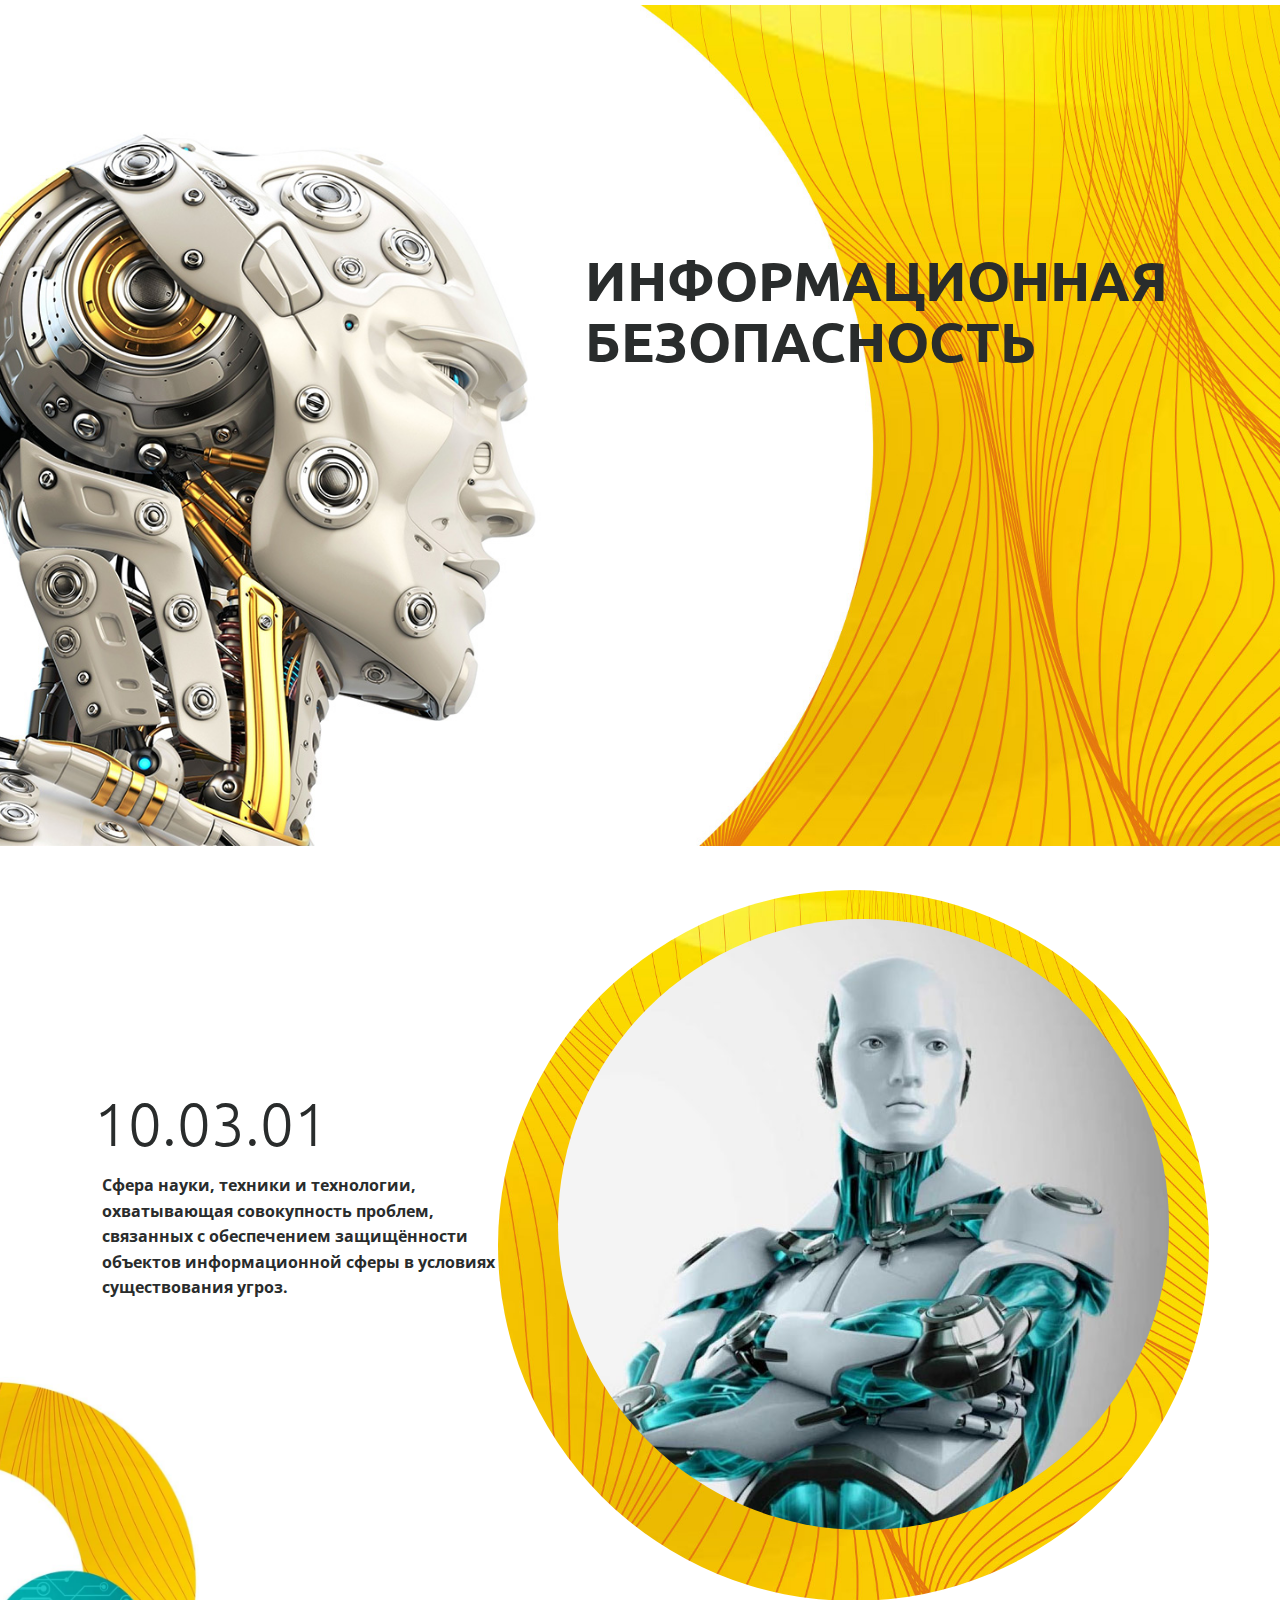
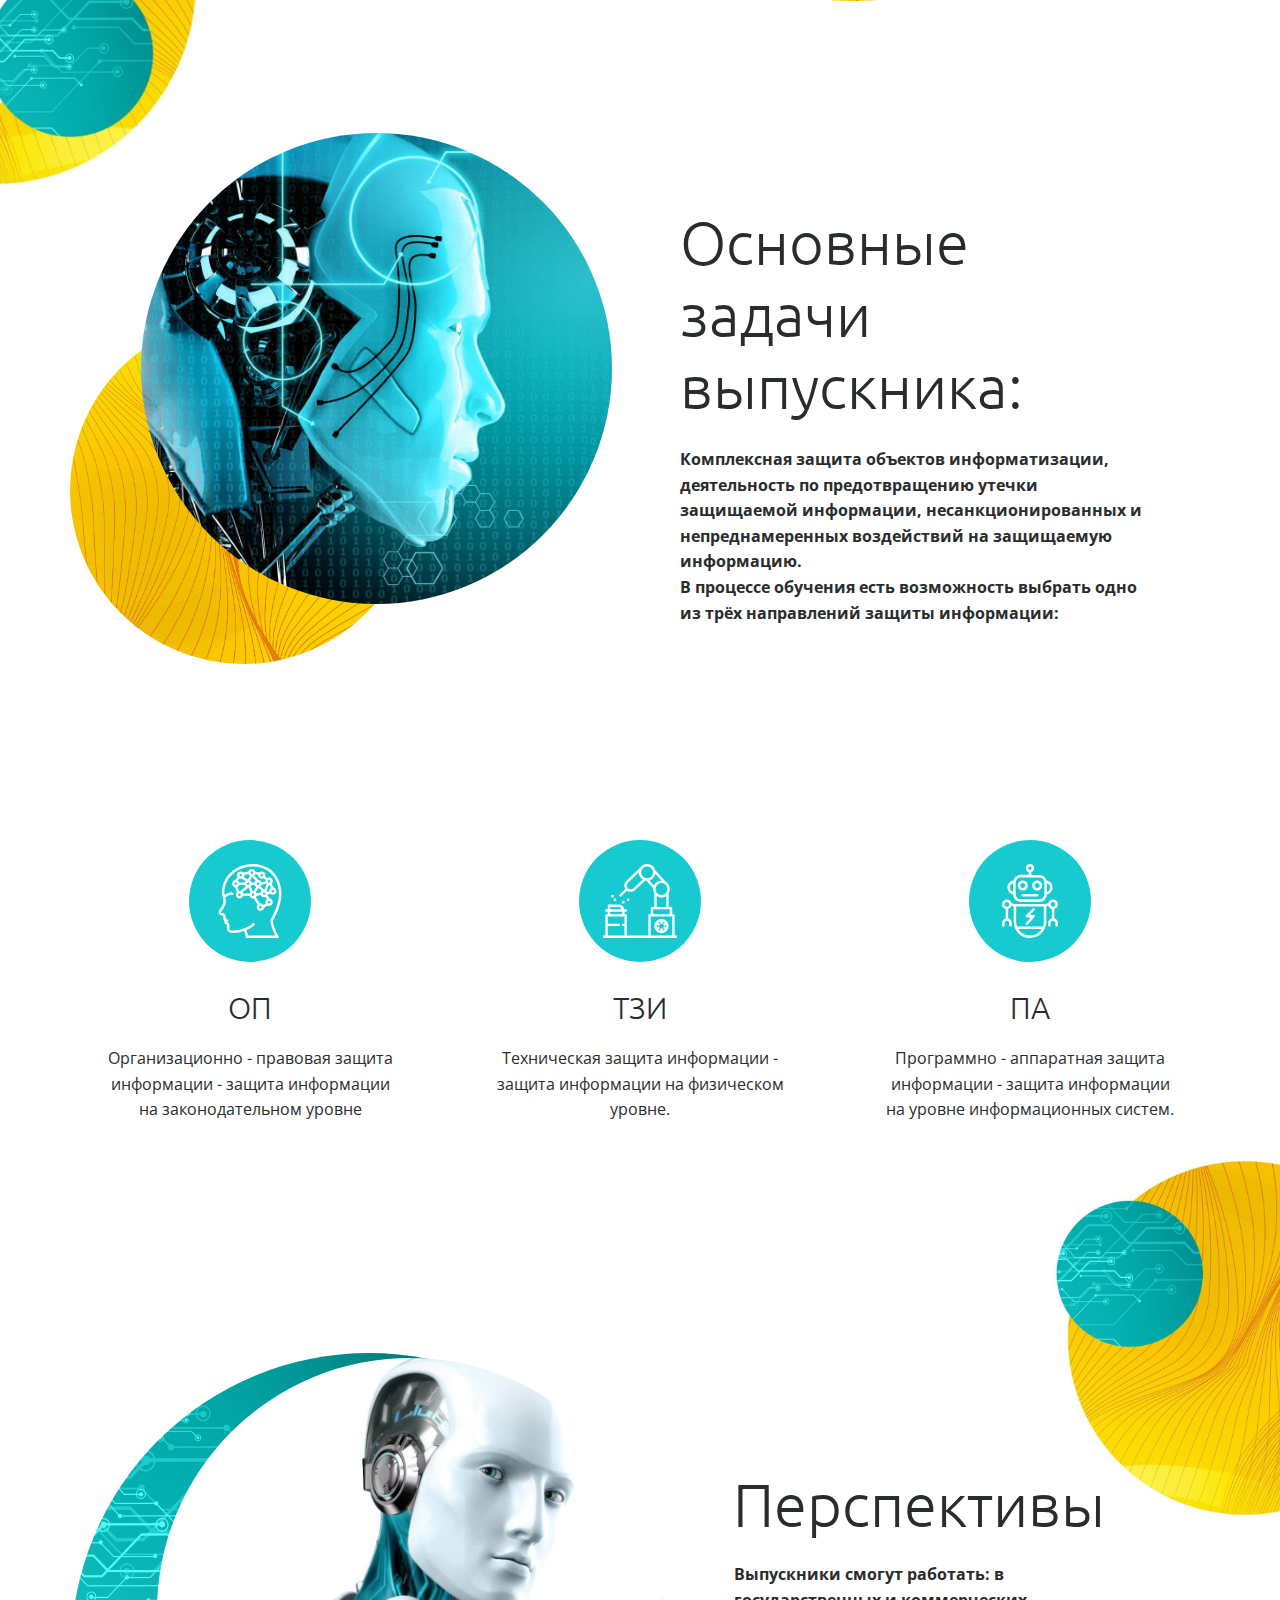
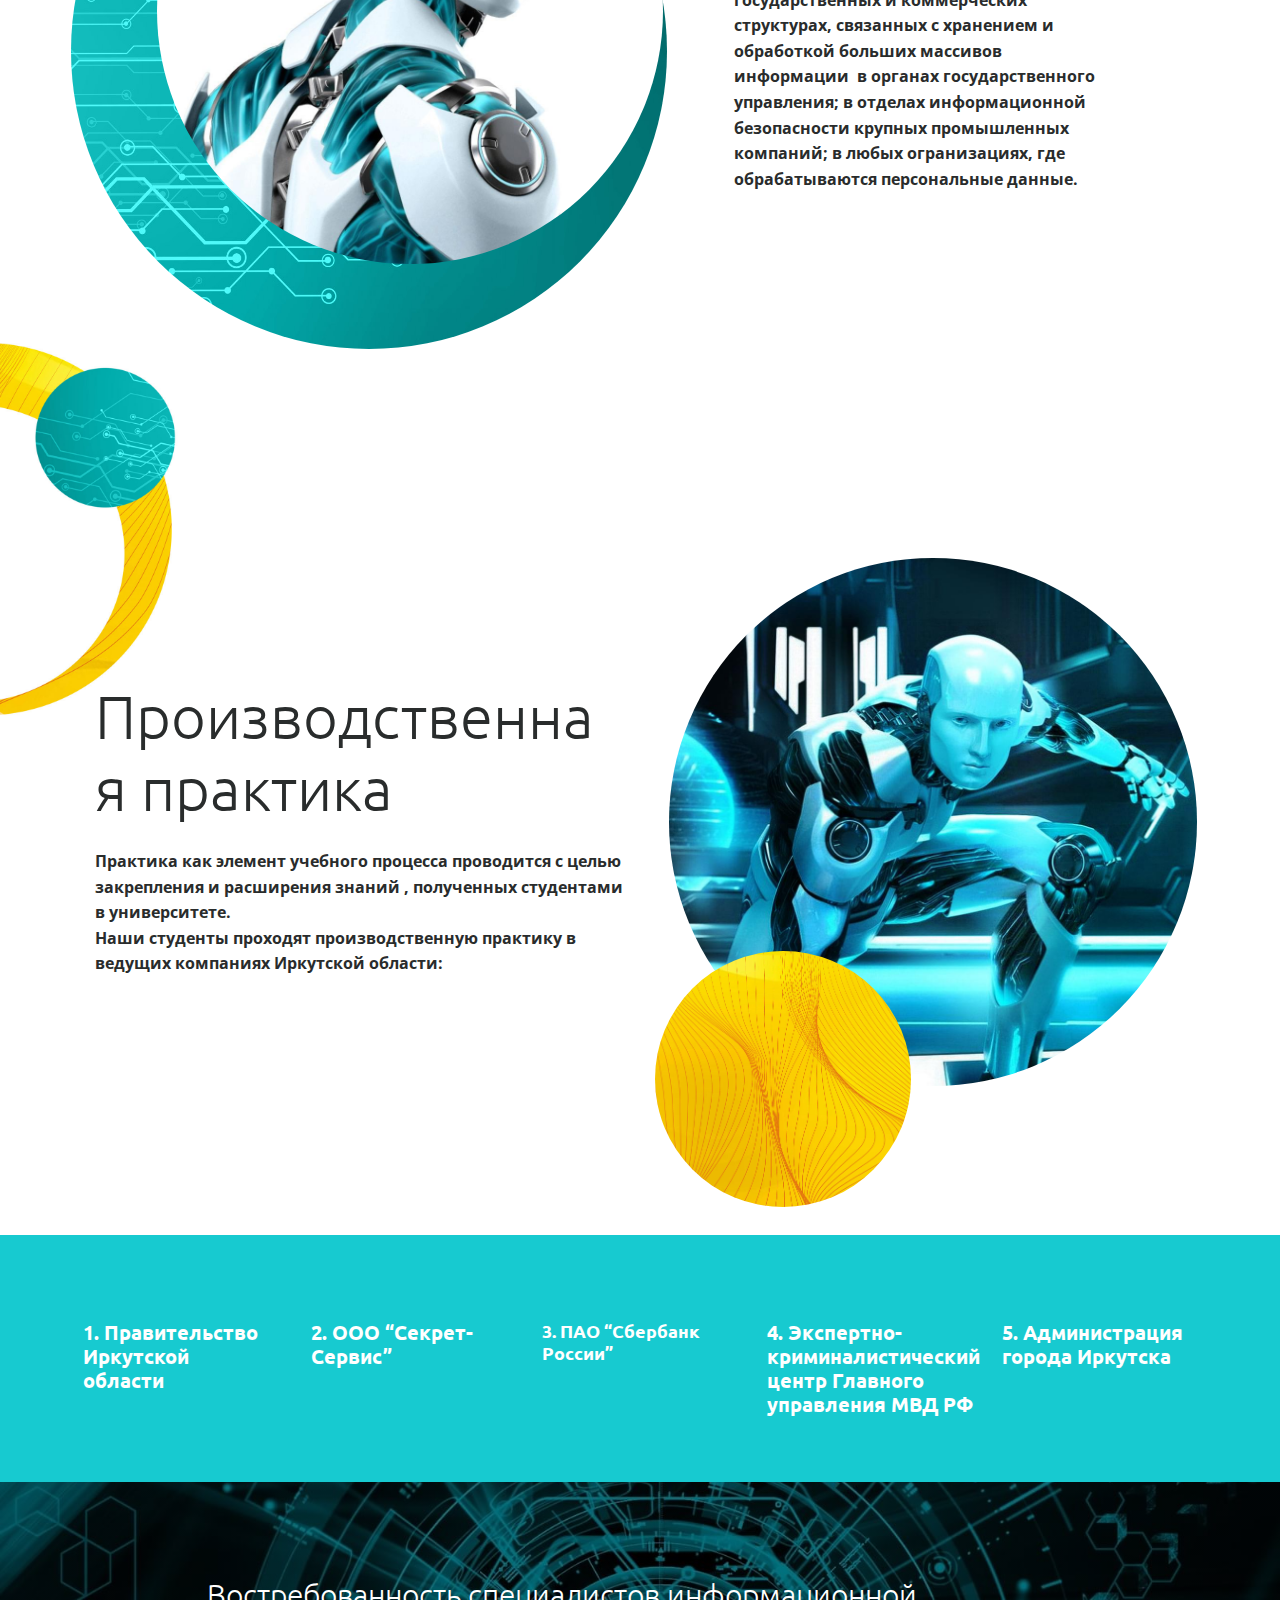
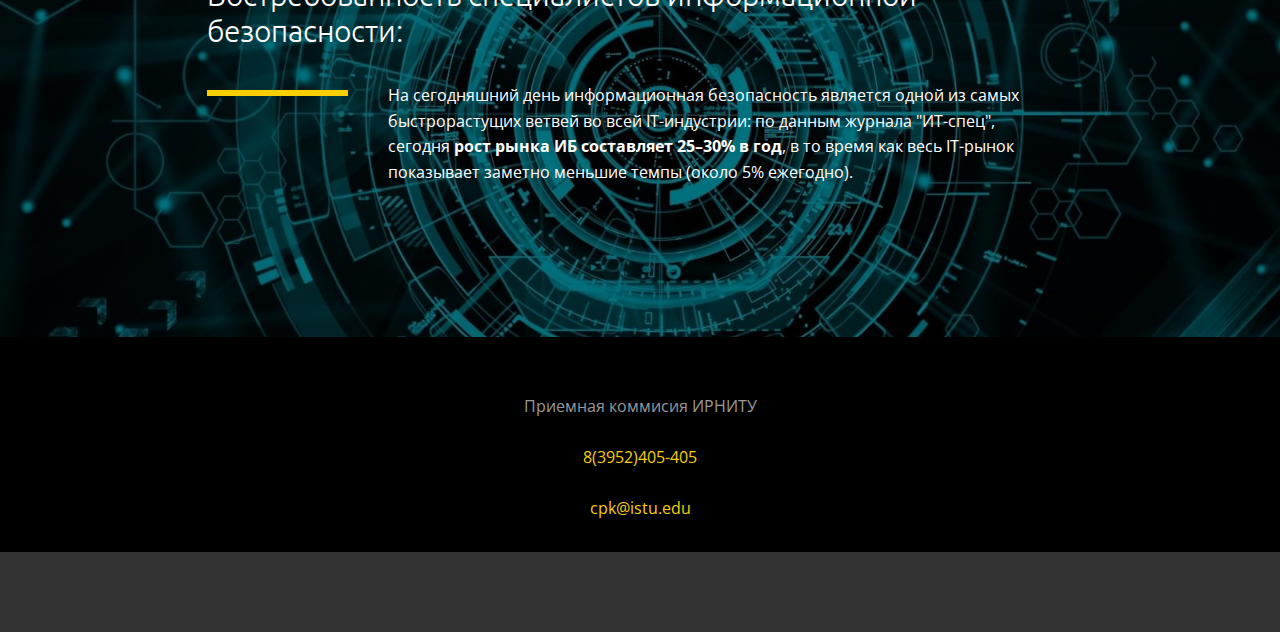
==== index.html @ d1ec74be "Add files via upload" ====
<!DOCTYPE html>
<html style="font-size: 16px;" lang="ru"><head>
    <meta name="viewport" content="width=device-width, initial-scale=1.0">
    <meta charset="utf-8">
    <meta name="keywords" content="Technology Revolution, The Robots Are Coming, Engineers Are Teaching AI, The Robots Are Coming, Six amazing robot inventions">
    <meta name="description" content="">
    <title>Главная</title>
    <link rel="stylesheet" href="nicepage.css" media="screen">
<link rel="stylesheet" href="Главная.css" media="screen">
    <script class="u-script" type="text/javascript" src="jquery.js" defer=""></script>
    <script class="u-script" type="text/javascript" src="nicepage.js" defer=""></script>
    <meta name="generator" content="Nicepage 4.21.5, nicepage.com">
    <link id="u-theme-google-font" rel="stylesheet" href="https://fonts.googleapis.com/css?family=Ubuntu:300,300i,400,400i,500,500i,700,700i|Open+Sans:300,300i,400,400i,500,500i,600,600i,700,700i,800,800i">
    
    
    
    
    
    
    
    
    
    <script type="application/ld+json">{
		"@context": "http://schema.org",
		"@type": "Organization",
		"name": "",
		"sameAs": []
}</script>
    <meta name="theme-color" content="#f7cf00">
    <meta property="og:title" content="Главная">
    <meta property="og:type" content="website">
  </head>
  <body data-home-page="Главная.html" data-home-page-title="Главная" class="u-body u-xl-mode" data-lang="ru"><header class="u-clearfix u-header u-header" id="sec-d5ff"><div class="u-clearfix u-sheet u-sheet-1"></div></header> 
    <section class="u-clearfix u-valign-middle-lg u-valign-middle-md u-valign-middle-sm u-section-1" id="carousel_c23b">
      <div class="u-clearfix u-expanded-width u-layout-wrap u-layout-wrap-1">
        <div class="u-layout">
          <div class="u-layout-row">
            <div class="u-container-style u-image u-layout-cell u-left-cell u-size-30 u-image-1">
              <div class="u-container-layout"></div>
            </div>
            <div class="u-container-style u-image u-layout-cell u-right-cell u-size-30 u-image-2">
              <div class="u-container-layout u-valign-middle-lg u-valign-middle-md u-container-layout-2">
                <div class="u-border-no-bottom u-border-no-left u-border-no-right u-border-no-top u-container-style u-group u-group-1">
                  <div class="u-container-layout u-valign-middle-md u-valign-middle-sm u-valign-middle-xs u-container-layout-3">
                    <h1 class="u-text u-title u-text-1">Информационная безопасность</h1>
                  </div>
                </div>
              </div>
            </div>
          </div>
        </div>
      </div>
    </section>
    <section class="u-clearfix u-section-2" id="sec-f998">
      <img src="images/2.jpg" alt="" class="u-image u-image-default u-image-1" data-image-width="693" data-image-height="1080">
      <div class="u-clearfix u-expanded-width-md u-expanded-width-sm u-expanded-width-xs u-gutter-30 u-layout-wrap u-layout-wrap-1">
        <div class="u-layout">
          <div class="u-layout-row">
            <div class="u-container-style u-layout-cell u-left-cell u-size-28 u-layout-cell-1">
              <div class="u-container-layout u-container-layout-1">
                <h2 class="u-text u-text-1">10.03.01</h2>
                <p class="u-text u-text-2"><b>Сфера науки, техники и технологии, охватывающая совокупность проблем, связанных с обеспечением защищённости объектов информационной сферы в условиях существования угроз</b>.
                </p>
              </div>
            </div>
            <div class="u-container-style u-layout-cell u-right-cell u-size-32 u-layout-cell-2">
              <div class="u-container-layout">
                <div class="u-expanded-width-xs u-image u-image-circle u-image-2"></div>
                <div class="u-image u-image-circle u-image-3"></div>
              </div>
            </div>
          </div>
        </div>
      </div>
    </section>
    <section class="u-clearfix u-section-3" id="carousel_7661">
      <div class="u-clearfix u-sheet u-sheet-1">
        <div class="u-clearfix u-expanded-width u-gutter-30 u-layout-wrap u-layout-wrap-1">
          <div class="u-gutter-0 u-layout">
            <div class="u-layout-row">
              <div class="u-container-style u-layout-cell u-left-cell u-size-30 u-layout-cell-1">
                <div class="u-container-layout u-valign-middle-xl">
                  <div class="u-image u-image-circle u-image-1"></div>
                  <div class="u-image u-image-circle u-image-2"></div>
                </div>
              </div>
              <div class="u-container-style u-layout-cell u-right-cell u-size-30 u-layout-cell-2">
                <div class="u-container-layout u-valign-middle-sm u-valign-middle-xs u-valign-top-md u-container-layout-2">
                  <h2 class="u-text u-text-1">Основные задачи выпускника:</h2>
                  <p class="u-text u-text-2">Комплексная защита объектов информатизации, деятельность по предотвращению утечки защищаемой информации, несанкционированных и непреднамеренных воздействий на защищаемую информацию.<br>В процессе обучения есть возможность выбрать одно из трёх направлений защиты информации:
                  </p>
                </div>
              </div>
            </div>
          </div>
        </div>
      </div>
    </section>
    <section class="u-clearfix u-section-4" id="sec-22e2">
      <img src="images/46.jpg" alt="" class="u-image u-image-default u-image-1" data-image-width="671" data-image-height="1080">
      <div class="u-clearfix u-gutter-30 u-layout-spacing-vertical u-layout-wrap u-layout-wrap-1">
        <div class="u-layout">
          <div class="u-layout-row">
            <div class="u-container-style u-layout-cell u-left-cell u-size-20 u-size-20-md u-layout-cell-1">
              <div class="u-container-layout u-valign-middle-xs u-container-layout-1"><span class="u-icon u-icon-circle u-palette-2-base u-text-body-alt-color u-icon-1"><svg class="u-svg-link" preserveAspectRatio="xMidYMin slice" viewBox="0 0 512.157 512.157" style=""><use xmlns:xlink="http://www.w3.org/1999/xlink" xlink:href="#svg-631e"></use></svg><svg class="u-svg-content" viewBox="0 0 512.157 512.157" x="0px" y="0px" id="svg-631e" style="enable-background:new 0 0 512.157 512.157;"><g transform="translate(-1 -1)"><g><g><path d="M470.991,248.578c13.333-72.417-8.433-171.963-87.742-219.4C333.158,1.078,274.075-6.357,218.583,8.457     C141.716,29.012,85.216,84.17,67.449,156.003c-3.961,14.57-5.64,29.666-4.975,44.75c0.851,9.359,2.578,18.618,5.159,27.654     c3.473,11.5,5.193,23.458,5.1,35.471c-0.358,14.3-10.208,29.137-18.908,42.229c-9.484,14.287-17.675,26.625-12.925,38.004     c4.508,7.713,12.442,12.795,21.333,13.667c0.512,0.092,1.03,0.145,1.55,0.158c2.376-0.291,4.758,0.497,6.491,2.149     s2.635,3.993,2.459,6.38c0,17.733,0.442,26.883,7.767,31.079c-0.639,1.334-1.085,2.753-1.325,4.212     c-0.736,5.006,1.067,10.049,4.808,13.454c3.72,3.603,8.433,6.009,13.533,6.908c0.358,0.083,0.7,0.146,1.033,0.225     c0.202,1.269,0.291,2.553,0.267,3.838c-0.061,3.173-0.286,6.342-0.675,9.492c-1.417,13.65-3.358,32.346,23.95,41.271     c5.481,1.532,11.162,2.223,16.85,2.05c25.858-1.148,51.413-6.047,75.863-14.542c7.059,12.31,11.315,26.026,12.462,40.171     c-0.001,2.263,0.898,4.434,2.499,6.035c1.6,1.6,3.771,2.499,6.035,2.499h213.333c3.649-0.045,6.86-2.422,7.967-5.9     c1.122-3.526-0.1-7.376-3.05-9.609c-8.829-6.704-38.068-77.335-38.967-102.705c2.577-5.851,6.029-12.421,10.117-20.053     C447.459,335.662,462.94,292.958,470.991,248.578z M397.953,394.086c0.217,20.408,18.615,74.332,34.421,102.005H243.61     c-2.125-13.075-6.361-25.717-12.543-37.432c24.724-9.69,46.503-22.149,56.957-35.822c2.845-3.747,2.123-9.09-1.616-11.946     c-3.738-2.857-9.083-2.15-11.951,1.579c-24.15,31.6-124.633,55.592-147.067,48.254c-14.208-4.646-13.642-10.1-12.275-23.283     c0.453-3.737,0.709-7.495,0.767-11.258c0-14.379-5.8-18.671-14.517-20.692c-1.645-0.235-3.216-0.842-4.592-1.775     c1.675-1.601,3.576-2.947,5.642-3.996c3.562-1.75,5.448-5.724,4.55-9.59s-4.34-6.603-8.309-6.606c-3.083,0-6.508,0-8.308-0.225     c-0.542-5.594-0.726-11.216-0.55-16.833c0.167-6.729-2.391-13.24-7.093-18.056c-4.702-4.816-11.151-7.529-17.882-7.523     c-6.15-1.296-8.017-2.963-8.175-3.35c-1.242-2.962,6.983-15.337,11.4-21.987c9.475-14.267,21.267-32.025,21.75-51.237     c0.239-10.661-0.947-21.306-3.527-31.653c9.305-8.188,20.286-14.244,32.177-17.743c4.237-0.74,8.591-0.435,12.683,0.887     c4.543,1.252,9.24-1.416,10.492-5.958c1.252-4.543-1.416-9.24-5.958-10.492c-6.72-2.068-13.844-2.458-20.75-1.138     c-12.059,3.072-23.329,8.669-33.065,16.421c-1.166-4.971-1.955-10.023-2.36-15.113c-0.578-13.298,0.949-26.604,4.525-39.425     c16.5-66.688,67.15-115.95,138.983-135.159c51.027-13.685,105.38-6.908,151.484,18.888     c72.325,43.254,92.025,134.854,79.725,201.658c-7.669,42.662-22.567,83.702-44.05,121.35     c-4.692,8.754-8.742,16.313-11.667,23.308C397.996,391.396,397.811,392.748,397.953,394.086z"></path><path d="M414.89,268.074c1.221-13.163-7.79-25.088-20.787-27.508l-16.341-22.651c1.002-1.848,1.77-3.814,2.286-5.853     l15.825-6.328c7.309,8.32,19.147,10.982,29.313,6.591c10.166-4.391,16.344-14.834,15.298-25.859s-9.08-20.118-19.891-22.518     l-12.82-25.573c8.993-9.163,9.77-23.584,1.812-33.659c-7.958-10.076-22.166-12.662-33.163-6.036l-14.296-11.869     c1.082-2.828,1.648-5.826,1.672-8.854c0.023-10.455-6.328-19.869-16.031-23.762c-9.703-3.894-20.8-1.481-28.01,6.09     l-25.299-6.324c-3.03-10.974-12.982-18.6-24.367-18.669c-11.385-0.069-21.429,7.435-24.592,18.371l-33.81,6.762     c-8.819-9.51-23.375-10.877-33.81-3.174c-10.435,7.702-13.418,22.014-6.93,33.244l-16.567,22.063     c-11.872,2.146-20.62,12.311-20.973,24.37c-0.353,12.059,7.786,22.718,19.512,25.555l13.699,33.819     c-7.516,7.378-9.735,18.612-5.589,28.295c4.146,9.682,13.808,15.829,24.334,15.481s19.762-7.118,23.26-17.053h45.813     c3.825,11.766,15.761,18.89,27.932,16.672l28.329,43.091c-7.268,8.058-8.649,19.828-3.445,29.35     c5.204,9.521,15.858,14.714,26.564,12.947c10.706-1.767,19.126-10.107,20.995-20.796l21.147-16.903     c4.024,2.537,8.681,3.891,13.438,3.907C402.619,291.302,413.67,281.238,414.89,268.074z M414.999,180.357     c4.268-0.009,7.886,3.137,8.47,7.364c0.585,4.227-2.044,8.237-6.153,9.387s-8.437-0.913-10.132-4.83     c-0.029-0.078-0.013-0.159-0.044-0.237l-0.054-0.083c-0.397-0.975-0.608-2.015-0.621-3.068     C406.471,184.18,410.288,180.362,414.999,180.357z M381.045,118.889c0.819-3.961,4.31-6.802,8.355-6.799     c4.713,0,8.533,3.82,8.533,8.533s-3.82,8.533-8.533,8.533c-1.056-0.013-2.099-0.224-3.077-0.622l-0.073-0.048     c-0.075-0.03-0.154-0.014-0.231-0.043C382.303,126.842,380.225,122.851,381.045,118.889z M372.556,139.75L372.556,139.75     l-15.769,39.428l-27.643-22.114c3.75-3.199,6.49-7.418,7.89-12.145l33.81-6.762C371.381,138.726,371.968,139.232,372.556,139.75z      M363.471,208.263c-1.149,4.104-5.152,6.73-9.375,6.148c-4.222-0.582-7.367-4.191-7.363-8.454     c0.005-4.711,3.822-8.529,8.533-8.533c1.056,0.013,2.099,0.224,3.077,0.622l0.073,0.048c0.077,0.031,0.158,0.018,0.235,0.046     C362.562,199.836,364.62,204.158,363.471,208.263z M338.199,69.424c4.713,0,8.533,3.82,8.533,8.533s-3.821,8.533-8.533,8.533     s-8.533-3.82-8.533-8.533C329.671,73.246,333.488,69.429,338.199,69.424z M293.293,71.26l19.491,4.873     c-0.045,0.614-0.184,1.2-0.184,1.825c0.015,14.132,11.468,25.585,25.6,25.6c4.576-0.024,9.061-1.287,12.976-3.656l14.297,11.869     c-1.082,2.828-1.649,5.826-1.673,8.854c0,0.516,0.123,0.999,0.152,1.508l-27.792,5.558c-3.485-8.112-10.903-13.857-19.629-15.202     l-31.244-31.243C288.756,78.646,291.511,75.211,293.293,71.26z M321.133,137.691c0,4.713-3.82,8.533-8.533,8.533     c-4.711-0.005-8.529-3.822-8.533-8.533c0-4.713,3.82-8.533,8.533-8.533S321.133,132.978,321.133,137.691z M269.933,52.357     c4.713,0,8.533,3.82,8.533,8.533s-3.82,8.533-8.533,8.533s-8.533-3.82-8.533-8.533C261.404,56.18,265.222,52.362,269.933,52.357z      M271.624,91.72l25.62,25.617c-3.983,3.009-6.998,7.118-8.672,11.82H268.36c-2.015-5.65-5.953-10.411-11.125-13.451     L271.624,91.72z M218.581,76.45l27.792-5.558c2.181,5.03,5.917,9.23,10.658,11.983l-15.49,25.817L214.763,91.51     c2.58-4.051,3.956-8.751,3.97-13.553C218.733,77.441,218.61,76.958,218.581,76.45z M252.866,137.691     c0,4.713-3.82,8.533-8.533,8.533c-4.711-0.005-8.529-3.822-8.533-8.533c0-4.713,3.82-8.533,8.533-8.533     S252.866,132.978,252.866,137.691z M193.133,69.424c4.713,0,8.533,3.82,8.533,8.533s-3.82,8.533-8.533,8.533     s-8.533-3.82-8.533-8.533C184.604,73.246,188.422,69.429,193.133,69.424z M183.845,101.75c5.199,2.144,10.987,2.389,16.349,0.693     l26.347,16.905c-2.804,2.747-4.938,6.104-6.235,9.809h-37.279c-1.863-5.282-5.405-9.809-10.085-12.886L183.845,101.75z      M158.999,146.224c-4.713,0-8.533-3.82-8.533-8.533c0.005-4.711,3.822-8.529,8.533-8.533c4.713,0,8.533,3.82,8.533,8.533     S163.712,146.224,158.999,146.224z M184.599,223.024c-4.713,0-8.533-3.821-8.533-8.533c0-4.713,3.82-8.533,8.533-8.533     s8.533,3.821,8.533,8.533C193.128,219.202,189.31,223.019,184.599,223.024z M189.452,189.381     c-1.598-0.318-3.224-0.482-4.853-0.491c-0.845,0-1.643,0.169-2.467,0.25l-11.628-28.707c5.839-2.959,10.32-8.045,12.522-14.209     h37.279c1.537,4.298,4.198,8.105,7.706,11.024L189.452,189.381z M254.439,205.957h-45.813c-0.911-2.556-2.226-4.95-3.894-7.09     l41.909-34.924l14.271,32.008C257.996,198.729,255.778,202.158,254.439,205.957z M268.36,146.224h20.213     c2.015,5.65,5.953,10.411,11.125,13.451l-17.742,29.569c-1.154-0.198-2.319-0.316-3.489-0.353c-0.661,0-1.282,0.146-1.931,0.195     l-14.649-32.855C264.803,153.452,267.021,150.023,268.36,146.224z M278.466,223.024c-4.713,0-8.533-3.821-8.533-8.533     c0-4.713,3.821-8.533,8.533-8.533c4.713,0,8.533,3.821,8.533,8.533C286.995,219.202,283.177,223.019,278.466,223.024z      M314.891,167.52l23.831,19.065c-3.749,3.2-6.49,7.419-7.89,12.145l-28.806,5.761c-1.187-2.727-2.839-5.226-4.883-7.386     L314.891,167.52z M329.666,308.357c-4.713,0-8.533-3.82-8.533-8.533s3.82-8.533,8.533-8.533s8.533,3.82,8.533,8.533     C338.195,304.535,334.377,308.353,329.666,308.357z M363.799,265.691c0.031,2.851,0.544,5.676,1.517,8.356l-14.405,11.515     c-5.386-8.413-15.323-12.737-25.15-10.943l-28.329-43.091c2.531-2.822,4.399-6.173,5.468-9.809l28.806-5.761     c5.492,12.971,20.439,19.057,33.429,13.611l10.527,14.592C368.288,248.839,363.814,256.958,363.799,265.691z M372.11,186.831     l16.282-40.709c0.341,0.014,0.662,0.102,1.007,0.102c1.028-0.04,2.053-0.144,3.069-0.31l10.332,20.611     c-8.226,4.438-13.368,13.019-13.401,22.366c0,0.346,0.089,0.667,0.102,1.01l-11.473,4.587     C376.561,191.583,374.552,188.984,372.11,186.831z M389.399,274.224c-4.713,0-8.533-3.82-8.533-8.533     c0.005-4.711,3.822-8.529,8.533-8.533c4.713,0,8.533,3.82,8.533,8.533S394.112,274.224,389.399,274.224z"></path>
</g>
</g>
</g></svg></span>
                <h3 class="u-align-center u-text u-text-1">ОП</h3>
                <p class="u-align-center u-text u-text-2">Организационно - правовая защита информации - защита информации на законодательном уровне</p>
              </div>
            </div>
            <div class="u-container-style u-layout-cell u-size-20 u-size-20-md u-layout-cell-2">
              <div class="u-container-layout u-valign-middle-xs u-container-layout-2"><span class="u-icon u-icon-circle u-palette-2-base u-text-body-alt-color u-icon-2"><svg class="u-svg-link" preserveAspectRatio="xMidYMin slice" viewBox="0 0 496 496" style=""><use xmlns:xlink="http://www.w3.org/1999/xlink" xlink:href="#svg-4015"></use></svg><svg class="u-svg-content" viewBox="0 0 496 496" x="0px" y="0px" id="svg-4015" style="enable-background:new 0 0 496 496;"><g><g><g><rect x="72" y="232" width="16" height="16"></rect><rect x="56" y="208" width="16" height="16"></rect><rect x="128" y="248" width="16" height="16"></rect><rect x="160" y="232" width="16" height="16"></rect><path d="M392,464c26.472,0,48-21.528,48-48s-21.528-48-48-48s-48,21.528-48,48S365.528,464,392,464z M361.288,407.512     l12.856,7.424l8-13.856L369.2,393.6c4-4.072,9.104-6.984,14.8-8.464V400h16v-14.864c5.688,1.48,10.8,4.392,14.8,8.464     l-12.936,7.472l8,13.856l12.856-7.424c0.744,2.728,1.28,5.536,1.28,8.496c0,2.96-0.536,5.768-1.288,8.488l-12.856-7.424     l-8,13.856l12.944,7.48c-4,4.072-9.112,6.984-14.8,8.464V432h-16v14.864c-5.688-1.48-10.8-4.392-14.8-8.464l12.936-7.472     l-8-13.856l-12.856,7.424c-0.744-2.728-1.28-5.536-1.28-8.496C360,413.04,360.536,410.232,361.288,407.512z"></path><path d="M480,480V336h-16v-48h-24v-91.304c5.048-8.408,8-18.2,8-28.696c0-19.864-10.432-37.304-26.064-47.248l-72.312-80.808     C342.704,16.872,321.296,0,296,0c-19.648,0-36.936,10.2-46.936,25.56l-93.16,88.496c-8.312,7.896-12.976,18.56-13.128,30.024     c-0.104,8.352,2.256,16.32,6.648,23.184l-43.08,43.08l11.312,11.312l42.832-42.832c7.312,5.256,15.848,8.016,24.456,8.008     c10.232,0,20.488-3.728,28.608-11.224l70.368-64.96c2.408,0.536,4.872,0.904,7.392,1.112l44.976,50.592     C336.096,164.216,336,166.096,336,168c0,10.496,2.96,20.288,8,28.696V288h-24v48h-16v144H160V336h-16v-16h16v-16h-16.808     c-3.72-18.232-19.872-32-39.192-32H32v32H16v16h16v16H16v144H0v16h16h144h144h176h16v-16H480z M48,288h56     c10.416,0,19.216,6.712,22.528,16H48V288z M48,320h80v16H48V320z M144,400h-16v16h16v64H32v-64h80v-16H32v-48h112V400z M432,168     c0,22.056-17.944,40-40,40c-22.056,0-40-17.944-40-40c0-22.056,17.944-40,40-40C414.056,128,432,145.944,432,168z M424,213.888     V288h-64v-74.112C369.08,220.24,380.104,224,392,224S414.92,220.24,424,213.888z M202.704,163.848     c-10.368,9.568-26.28,9.256-36.256-0.72c-5.032-5.032-7.76-11.728-7.664-18.84s2.984-13.736,8.144-18.632l73.088-69.44     c0.08,20.352,11.096,38.128,27.44,47.864L202.704,163.848z M295.944,96C273.912,95.96,256,78.032,256,56     c0-22.056,17.944-40,40-40c22.056,0,40,17.944,40,40c0,22.04-17.928,39.976-39.968,40H295.944z M341.44,144.088l-30.4-34.2     c20.568-5.752,36.36-22.952,40.072-44.288l41.544,46.432c-0.216,0-0.432-0.032-0.656-0.032     C369.688,112,350.432,125.152,341.44,144.088z M336,304h8h96h8v32H336V304z M464,480H320V352h144V480z"></path>
</g>
</g>
</g></svg></span>
                <h3 class="u-align-center u-text u-text-3"> ТЗИ</h3>
                <p class="u-align-center u-text u-text-4">Техническая защита информации - защита информации на физическом уровне.</p>
              </div>
            </div>
            <div class="u-align-center-sm u-align-center-xs u-container-style u-layout-cell u-right-cell u-size-20 u-size-20-md u-layout-cell-3">
              <div class="u-container-layout u-valign-middle-sm u-valign-middle-xs u-container-layout-3"><span class="u-icon u-icon-circle u-palette-2-base u-text-body-alt-color u-icon-3"><svg class="u-svg-link" preserveAspectRatio="xMidYMin slice" viewBox="0 0 471.477 471.477" style=""><use xmlns:xlink="http://www.w3.org/1999/xlink" xlink:href="#svg-1d28"></use></svg><svg class="u-svg-content" viewBox="0 0 471.477 471.477" x="0px" y="0px" id="svg-1d28" style="enable-background:new 0 0 471.477 471.477;"><g><g><path d="M190.024,105.178c-17.673,0-32,14.327-32,32s14.327,32,32,32c17.673,0,32-14.327,32-32S207.697,105.178,190.024,105.178z     M190.024,153.178c-8.837,0-16-7.163-16-16c0.044-8.805,7.195-15.92,16-15.92v-0.08c8.837,0,16,7.163,16,16    S198.861,153.178,190.024,153.178z"></path>
</g>
</g><g><g><path d="M281.544,105.178c-17.673,0-32,14.327-32,32s14.327,32,32,32c17.673,0,32-14.327,32-32S299.217,105.178,281.544,105.178z     M281.544,153.178c-8.837,0-16-7.163-16-16c0.044-8.805,7.195-15.92,16-15.92v-0.08c8.837,0,16,7.163,16,16    S290.381,153.178,281.544,153.178z"></path>
</g>
</g><g><g><path d="M379.097,142.007c-3.452-18.993-18.742-33.603-37.872-36.189c-5.28-19.52-20.48-36.16-51.04-36.16h-46.4v-17.6    c14.034-4.418,21.829-19.377,17.41-33.41c-4.418-14.034-19.377-21.829-33.41-17.41c-14.034,4.418-21.829,19.377-17.41,33.41    c2.613,8.298,9.112,14.798,17.41,17.41v17.2h-46.32c-21.6,0-44.32,9.92-51.2,36.16c-24.381,3.347-41.433,25.825-38.086,50.206    c2.624,19.117,17.255,34.372,36.246,37.794l-0.08,0.4c2.4,35.12,28.48,48,53.04,48h108.8c36.56,0,51.2-24,53.04-48    C367.437,189.416,383.498,166.22,379.097,142.007z M128.104,177.818c-15.11-4.368-23.819-20.158-19.452-35.268    c2.715-9.393,10.059-16.737,19.452-19.452V177.818z M225.144,27.098c0-5.876,4.764-10.64,10.64-10.64    c5.876,0,10.64,4.764,10.64,10.64c0,5.876-4.764,10.64-10.64,10.64C229.908,37.738,225.144,32.974,225.144,27.098z     M327.464,188.058c0,13.92-4.88,37.28-37.28,37.28h-108.72c-13.92,0-37.28-4.88-37.28-37.28l-0.08-64.96    c0-32.48,23.36-37.28,37.28-37.28h108.8c32.48,0,37.28,23.36,37.28,37.28V188.058z M343.144,177.258v-54.72    c12.196,3.52,20.604,14.667,20.64,27.36C363.748,162.591,355.34,173.738,343.144,177.258z"></path>
</g>
</g><g><g><path d="M281.544,190.938h-91.52c-4.418,0-8,3.582-8,8s3.582,8,8,8h91.52c4.418,0,8-3.582,8-8S285.962,190.938,281.544,190.938z"></path>
</g>
</g><g><g><path d="M413.784,256.778L413.784,256.778c-0.153-17.142-14.173-30.915-31.315-30.762c-14.344,0.128-26.732,10.067-29.965,24.042    l-21.36,4.16h-190.72l-21.36-4.16c-3.66-16.748-20.203-27.358-36.951-23.698c-16.748,3.66-27.358,20.203-23.698,36.951    c2.488,11.384,11.141,20.416,22.409,23.388v59.76c-13.533,3.61-22.972,15.834-23.04,29.84v14.16c0,4.418,3.582,8,8,8s8-3.582,8-8    v-14.24c0-8.306,6.734-15.04,15.04-15.04c8.306,0,15.04,6.734,15.04,15.04v14.24c0,4.418,3.582,8,8,8c4.418,0,8-3.582,8-8v-14.24    c-0.068-14.006-9.507-26.23-23.04-29.84v-59.76c10.163-2.738,18.239-10.453,21.44-20.48l13.36,2.64v98.72    c0.016,14.473,3.068,28.781,8.96,42v0.72c23.619,52.357,85.21,75.653,137.566,52.034c23.106-10.424,41.61-28.927,52.034-52.034    l0.4-0.88c5.955-13.151,9.089-27.404,9.2-41.84v-98.72l13.36-2.64c3.201,10.027,11.277,17.742,21.44,20.48v59.76    c-13.533,3.61-22.972,15.834-23.04,29.84v14.24c0,4.418,3.582,8,8,8s8-3.582,8-8v-14.24c0.008-8.306,6.748-15.034,15.054-15.026    c8.295,0.008,15.018,6.731,15.026,15.026v14.24c0,4.418,3.582,8,8,8s8-3.582,8-8v-14.24c-0.068-14.006-9.507-26.23-23.04-29.84    v-59.76C404.18,283.069,413.696,270.829,413.784,256.778z M88.824,271.818c-8.306,0-15.04-6.734-15.04-15.04    c0-8.306,6.734-15.04,15.04-15.04c8.306,0,15.04,6.734,15.04,15.04C103.864,265.084,97.13,271.818,88.824,271.818z     M235.784,455.578c-30.139-0.001-58.182-15.425-74.32-40.88h148.64C293.966,440.152,265.923,455.577,235.784,455.578z     M323.784,367.578c-0.039,10.668-2.018,21.24-5.84,31.2h-164.48c-3.822-9.96-5.801-20.532-5.84-31.2v-97.36h176.16V367.578z     M382.827,271.816c-0.028,0-0.055,0.001-0.083,0.001l-0.16-0.24c-8.306,0-15.04-6.734-15.04-15.04    c0-8.306,6.734-15.04,15.04-15.04c8.306,0,15.04,6.734,15.04,15.04C397.757,264.843,391.132,271.683,382.827,271.816z"></path>
</g>
</g><g><g><path d="M264.085,326.679c-1.465-1.322-3.367-2.056-5.341-2.061h-24l29.44-30.24c2.83-3.393,2.375-8.437-1.018-11.268    c-3.034-2.531-7.461-2.468-10.422,0.148l-42.64,43.84c-3.093,3.155-3.042,8.22,0.113,11.313c1.507,1.477,3.537,2.299,5.647,2.287    h24.64l-30.32,33.76c-2.952,3.272-2.702,8.316,0.56,11.28h0c3.272,2.952,8.316,2.702,11.28-0.56l42.64-47.2    C267.624,334.698,267.365,329.639,264.085,326.679z"></path>
</g>
</g></svg></span>
                <h3 class="u-align-center-lg u-align-center-md u-align-center-xl u-text u-text-5">ПА</h3>
                <p class="u-align-center-lg u-align-center-md u-align-center-xl u-text u-text-6">Программно - аппаратная защита информации - защита информации на уровне информационных систем.</p>
              </div>
            </div>
          </div>
        </div>
      </div>
    </section>
    <section class="u-clearfix u-section-5" id="carousel_2232">
      <div class="u-clearfix u-sheet u-sheet-1">
        <div class="u-clearfix u-expanded-width u-gutter-30 u-layout-wrap u-layout-wrap-1">
          <div class="u-layout">
            <div class="u-layout-row">
              <div class="u-container-style u-layout-cell u-left-cell u-size-34 u-layout-cell-1">
                <div class="u-container-layout">
                  <div class="u-expanded-width-xs u-image u-image-circle u-image-1"></div>
                  <div class="u-image u-image-circle u-image-2"></div>
                </div>
              </div>
              <div class="u-container-style u-layout-cell u-right-cell u-size-26 u-layout-cell-2">
                <div class="u-container-layout u-valign-middle-sm u-valign-top-xs u-container-layout-2">
                  <h2 class="u-text u-text-1">Перспективы</h2>
                  <p class="u-text u-text-2"> Выпускники смогут работать: в государственных и коммерческих структурах, связанных с хранением и обработкой больших массивов информации&nbsp; в органах государственного управления; в отделах информационной безопасности крупных промышленных компаний; в любых огранизациях, где обрабатываются персональные данные.&nbsp;</p>
                </div>
              </div>
            </div>
          </div>
        </div>
      </div>
    </section>
    <section class="u-clearfix u-section-6" id="carousel_876e">
      <img src="images/Untitled8.jpg" alt="" class="u-image u-image-default u-image-1">
      <div class="u-clearfix u-gutter-30 u-layout-wrap u-layout-wrap-1">
        <div class="u-gutter-0 u-layout">
          <div class="u-layout-row">
            <div class="u-container-style u-layout-cell u-left-cell u-size-30 u-layout-cell-1">
              <div class="u-container-layout u-container-layout-1">
                <h2 class="u-text u-text-1">Производственная практика</h2>
                <p class="u-text u-text-2">Практика как элемент учебного процесса проводится с целью закрепления и расширения знаний , полученных студентами в университете.<br>Наши студенты проходят производственную практику в ведущих компаниях Иркутской области:
                </p>
              </div>
            </div>
            <div class="u-container-style u-layout-cell u-right-cell u-size-30 u-layout-cell-2">
              <div class="u-container-layout">
                <div class="u-image u-image-circle u-image-2"></div>
                <div class="u-image u-image-circle u-image-3"></div>
              </div>
            </div>
          </div>
        </div>
      </div>
    </section>
    <section class="u-clearfix u-palette-2-base u-section-7" id="sec-2d43">
      <div class="u-clearfix u-sheet u-sheet-1">
        <div class="u-clearfix u-expanded-width u-gutter-0 u-layout-wrap u-layout-wrap-1">
          <div class="u-layout">
            <div class="u-layout-row">
              <div class="u-container-style u-layout-cell u-left-cell u-size-12 u-size-60-md u-layout-cell-1">
                <div class="u-container-layout u-container-layout-1">
                  <h4 class="u-text u-text-1">1. ​Правительство Иркутской области</h4>
                </div>
              </div>
              <div class="u-container-style u-layout-cell u-size-12 u-size-60-md u-layout-cell-2">
                <div class="u-container-layout u-container-layout-2">
                  <h4 class="u-text u-text-2">2. ​ООО “Секрет-Сервис”</h4>
                </div>
              </div>
              <div class="u-container-style u-layout-cell u-size-12 u-size-60-md u-layout-cell-3">
                <div class="u-container-layout u-container-layout-3">
                  <h4 class="u-text u-text-3">3. ​ПАО “Сбербанк России”</h4>
                </div>
              </div>
              <div class="u-container-style u-layout-cell u-size-12 u-size-60-md u-layout-cell-4">
                <div class="u-container-layout u-container-layout-4">
                  <h4 class="u-text u-text-4">4. ​Экспертно-криминалистический центр Главного управления МВД РФ</h4>
                </div>
              </div>
              <div class="u-container-style u-layout-cell u-right-cell u-size-12 u-size-60-md u-layout-cell-5">
                <div class="u-container-layout u-container-layout-5">
                  <h4 class="u-text u-text-5">5. ​Администрация города Иркутска</h4>
                </div>
              </div>
            </div>
          </div>
        </div>
      </div>
    </section>
    <section class="u-clearfix u-image u-shading u-section-8" id="sec-e6d3">
      <div class="u-clearfix u-sheet u-sheet-1">
        <div class="u-clearfix u-expanded-width-md u-expanded-width-sm u-expanded-width-xs u-layout-wrap u-layout-wrap-1">
          <div class="u-layout">
            <div class="u-layout-col">
              <div class="u-size-30">
                <div class="u-layout-row">
                  <div class="u-align-left u-container-style u-layout-cell u-left-cell u-right-cell u-size-60 u-layout-cell-1">
                    <div class="u-container-layout u-valign-middle u-container-layout-1">
                      <h3 class="u-align-left-md u-align-left-xs u-text u-text-1">Востребованность специалистов информационной безопасности:</h3>
                    </div>
                  </div>
                </div>
              </div>
              <div class="u-size-30">
                <div class="u-layout-row">
                  <div class="u-container-style u-layout-cell u-left-cell u-size-12 u-layout-cell-2">
                    <div class="u-container-layout">
                      <div class="u-align-left u-border-6 u-border-palette-1-base u-line u-line-horizontal u-line-1"></div>
                    </div>
                  </div>
                  <div class="u-align-left u-container-style u-layout-cell u-right-cell u-size-48 u-layout-cell-3">
                    <div class="u-container-layout u-valign-top u-container-layout-3">
                      <p class="u-align-left-xs u-expanded-width-xs u-text u-text-2">На сегодняшний день информационная безопасность является одной из самых быстрорастущих ветвей во всей IТ-индустрии: по данным журнала "ИТ-спец", сегодня&nbsp;<b>рост рынка ИБ составляет 25–30% в год</b>, в то время как весь IТ-рынок показывает заметно меньшие темпы (около 5% ежегодно).
                      </p>
                    </div>
                  </div>
                </div>
              </div>
            </div>
          </div>
        </div>
      </div>
    </section>
    
    
    <footer class="u-black u-clearfix u-footer" id="sec-1ced"><div class="u-clearfix u-sheet u-sheet-1">
        <div class="u-align-left u-social-icons u-spacing-10 u-social-icons-1">
          <a class="u-social-url" target="_blank" href=""><span class="u-icon u-icon-circle u-social-facebook u-social-icon u-icon-1"><svg class="u-svg-link" preserveAspectRatio="xMidYMin slice" viewBox="0 0 112.2 112.2" style=""><use xmlns:xlink="http://www.w3.org/1999/xlink" xlink:href="#svg-7a70"></use></svg><svg xmlns="http://www.w3.org/2000/svg" xmlns:xlink="http://www.w3.org/1999/xlink" version="1.1" xml:space="preserve" class="u-svg-content" viewBox="0 0 112.2 112.2" x="0px" y="0px" id="svg-7a70"><path d="M75.5,28.8H65.4c-1.5,0-4,0.9-4,4.3v9.4h13.9l-1.5,15.8H61.4v45.1H42.8V58.3h-8.8V42.4h8.8V32.2 c0-7.4,3.4-18.8,18.8-18.8h13.8v15.4H75.5z"></path></svg></span>
          </a>
          <a class="u-social-url" target="_blank" href=""><span class="u-icon u-icon-circle u-social-icon u-social-twitter u-icon-2"><svg class="u-svg-link" preserveAspectRatio="xMidYMin slice" viewBox="0 0 112.2 112.2" style=""><use xmlns:xlink="http://www.w3.org/1999/xlink" xlink:href="#svg-6689"></use></svg><svg xmlns="http://www.w3.org/2000/svg" xmlns:xlink="http://www.w3.org/1999/xlink" version="1.1" xml:space="preserve" class="u-svg-content" viewBox="0 0 112.2 112.2" x="0px" y="0px" id="svg-6689"><path d="M92.2,38.2c0,0.8,0,1.6,0,2.3c0,24.3-18.6,52.4-52.6,52.4c-10.6,0.1-20.2-2.9-28.5-8.2 c1.4,0.2,2.9,0.2,4.4,0.2c8.7,0,16.7-2.9,23-7.9c-8.1-0.2-14.9-5.5-17.3-12.8c1.1,0.2,2.4,0.2,3.4,0.2c1.6,0,3.3-0.2,4.8-0.7 c-8.4-1.6-14.9-9.2-14.9-18c0-0.2,0-0.2,0-0.2c2.5,1.4,5.4,2.2,8.4,2.3c-5-3.3-8.3-8.9-8.3-15.4c0-3.4,1-6.5,2.5-9.2 c9.1,11.1,22.7,18.5,38,19.2c-0.2-1.4-0.4-2.8-0.4-4.3c0.1-10,8.3-18.2,18.5-18.2c5.4,0,10.1,2.2,13.5,5.7c4.3-0.8,8.1-2.3,11.7-4.5 c-1.4,4.3-4.3,7.9-8.1,10.1c3.7-0.4,7.3-1.4,10.6-2.9C98.9,32.3,95.7,35.5,92.2,38.2z"></path></svg></span>
          </a>
          <a class="u-social-url" target="_blank" href=""><span class="u-icon u-icon-circle u-social-icon u-social-instagram u-icon-3"><svg class="u-svg-link" preserveAspectRatio="xMidYMin slice" viewBox="0 0 112.2 112.2" style=""><use xmlns:xlink="http://www.w3.org/1999/xlink" xlink:href="#svg-7175"></use></svg><svg xmlns="http://www.w3.org/2000/svg" xmlns:xlink="http://www.w3.org/1999/xlink" version="1.1" xml:space="preserve" class="u-svg-content" viewBox="0 0 112.2 112.2" x="0px" y="0px" id="svg-7175"><path d="M55.9,32.9c-12.8,0-23.2,10.4-23.2,23.2s10.4,23.2,23.2,23.2s23.2-10.4,23.2-23.2S68.7,32.9,55.9,32.9z M55.9,69.4c-7.4,0-13.3-6-13.3-13.3c-0.1-7.4,6-13.3,13.3-13.3s13.3,6,13.3,13.3C69.3,63.5,63.3,69.4,55.9,69.4z"></path><path d="M79.7,26.8c-3,0-5.4,2.5-5.4,5.4s2.5,5.4,5.4,5.4c3,0,5.4-2.5,5.4-5.4S82.7,26.8,79.7,26.8z"></path><path d="M78.2,11H33.5C21,11,10.8,21.3,10.8,33.7v44.7c0,12.6,10.2,22.8,22.7,22.8h44.7c12.6,0,22.7-10.2,22.7-22.7 V33.7C100.8,21.1,90.6,11,78.2,11z M91,78.4c0,7.1-5.8,12.8-12.8,12.8H33.5c-7.1,0-12.8-5.8-12.8-12.8V33.7 c0-7.1,5.8-12.8,12.8-12.8h44.7c7.1,0,12.8,5.8,12.8,12.8V78.4z"></path></svg></span>
          </a>
          <a class="u-social-url" target="_blank" href=""><span class="u-icon u-icon-circle u-social-icon u-social-linkedin u-icon-4"><svg class="u-svg-link" preserveAspectRatio="xMidYMin slice" viewBox="0 0 112.2 112.2" style=""><use xmlns:xlink="http://www.w3.org/1999/xlink" xlink:href="#svg-67a0"></use></svg><svg xmlns="http://www.w3.org/2000/svg" xmlns:xlink="http://www.w3.org/1999/xlink" version="1.1" xml:space="preserve" class="u-svg-content" viewBox="0 0 112.2 112.2" x="0px" y="0px" id="svg-67a0"><path d="M33.8,96.8H14.5v-58h19.3V96.8z M24.1,30.9L24.1,30.9c-6.6,0-10.8-4.5-10.8-10.1c0-5.8,4.3-10.1,10.9-10.1 S34.9,15,35.1,20.8C35.1,26.4,30.8,30.9,24.1,30.9z M103.3,96.8H84.1v-31c0-7.8-2.7-13.1-9.8-13.1c-5.3,0-8.5,3.6-9.9,7.1 c-0.6,1.3-0.6,3-0.6,4.8V97H44.5c0,0,0.3-52.6,0-58h19.3v8.2c2.6-3.9,7.2-9.6,17.4-9.6c12.7,0,22.2,8.4,22.2,26.1V96.8z"></path></svg></span>
          </a>
        </div>
        <p class="u-align-center u-text u-text-grey-40 u-text-1"> Приемная коммисия ИРНИТУ<br>
          <br>
          <a class="a_footer u-active-none u-border-none u-btn u-button-style u-hover-none u-none u-text-palette-1-base u-btn-1" href="tel:83952405405">8(3952)405-405</a>
          <br>
          <br>
          <a class="a_footer u-active-none u-border-none u-btn u-button-style u-hover-none u-none u-text-palette-1-base u-btn-2" href="mailto:cpk@istu.edu">cpk@istu.edu</a>
        </p>
      </div></footer>
    <section class="u-backlink u-clearfix u-grey-80">
      <a class="u-link" href="https://nicepage.com/website-templates" target="_blank">
      </a>
      <p class="u-text">
      </p>
      <a class="u-link" href="https://nicepage.com/html-website-builder" target="_blank">
</body></html>
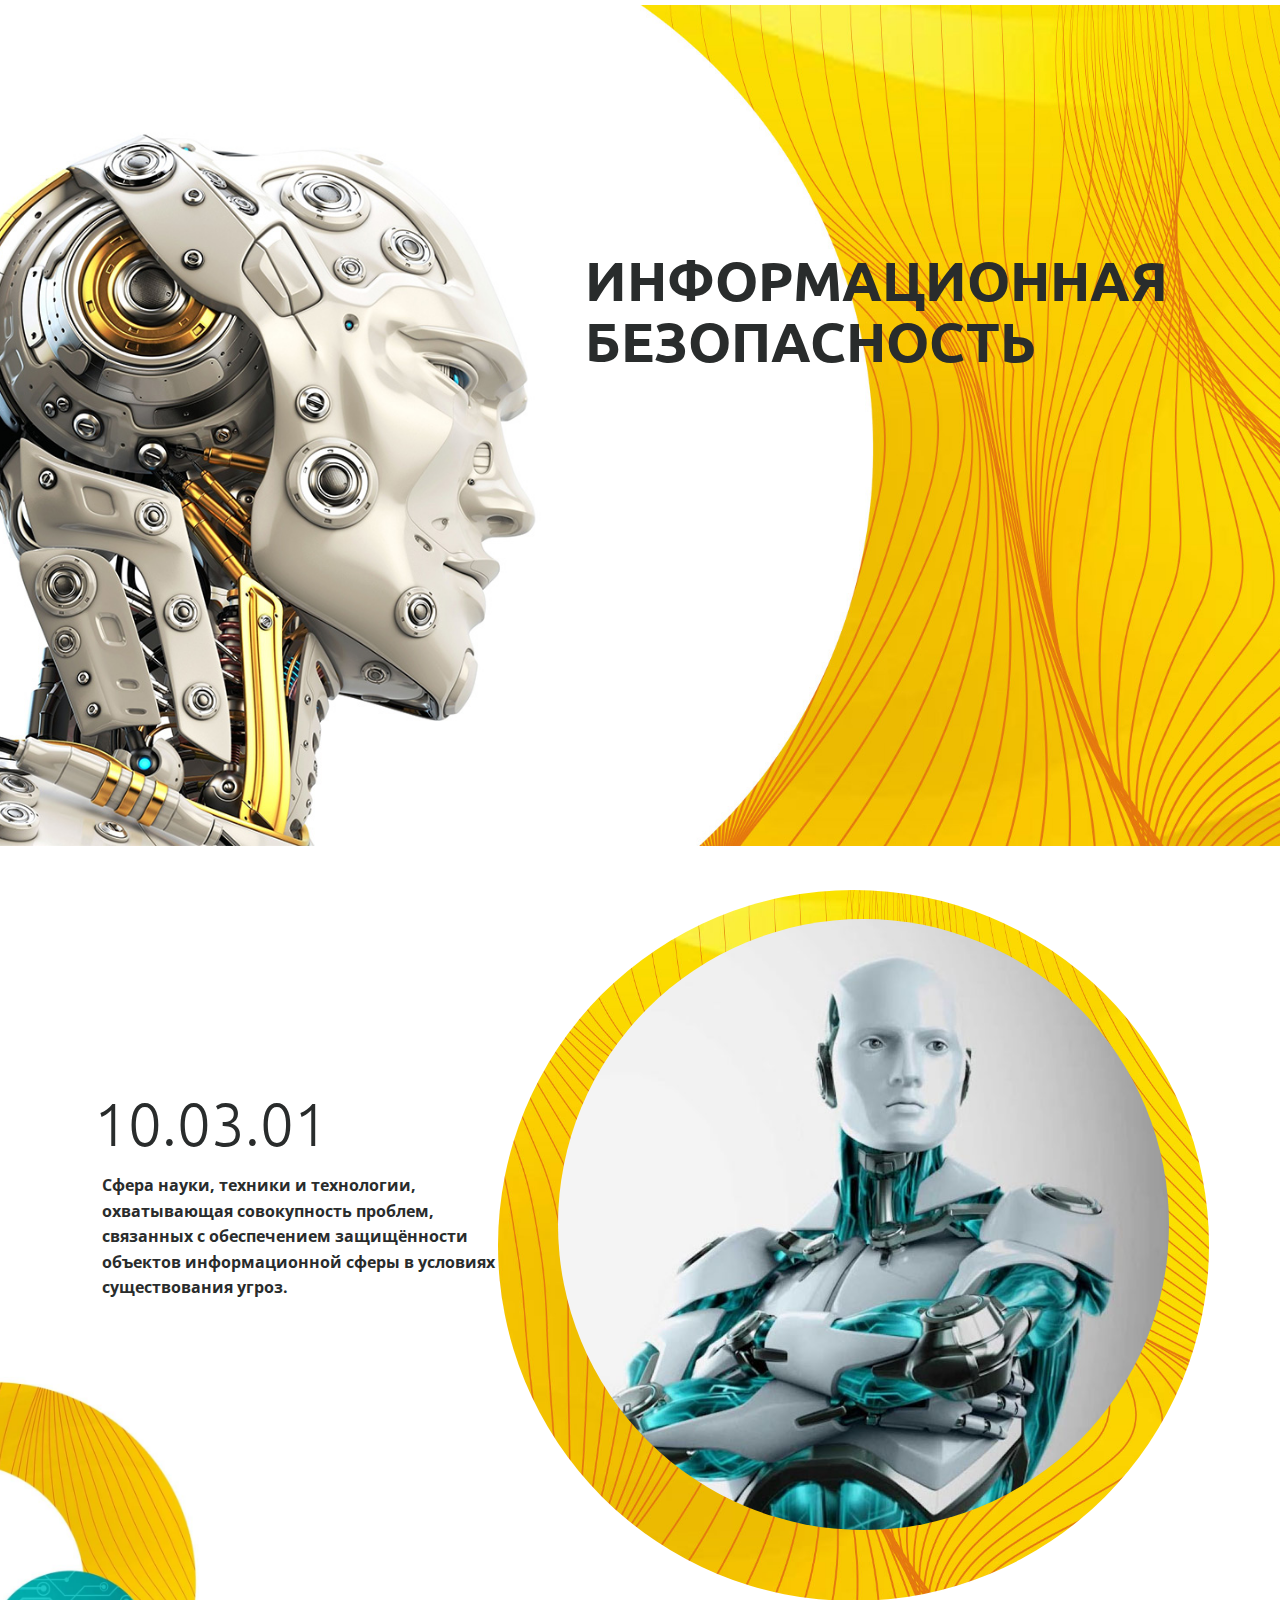
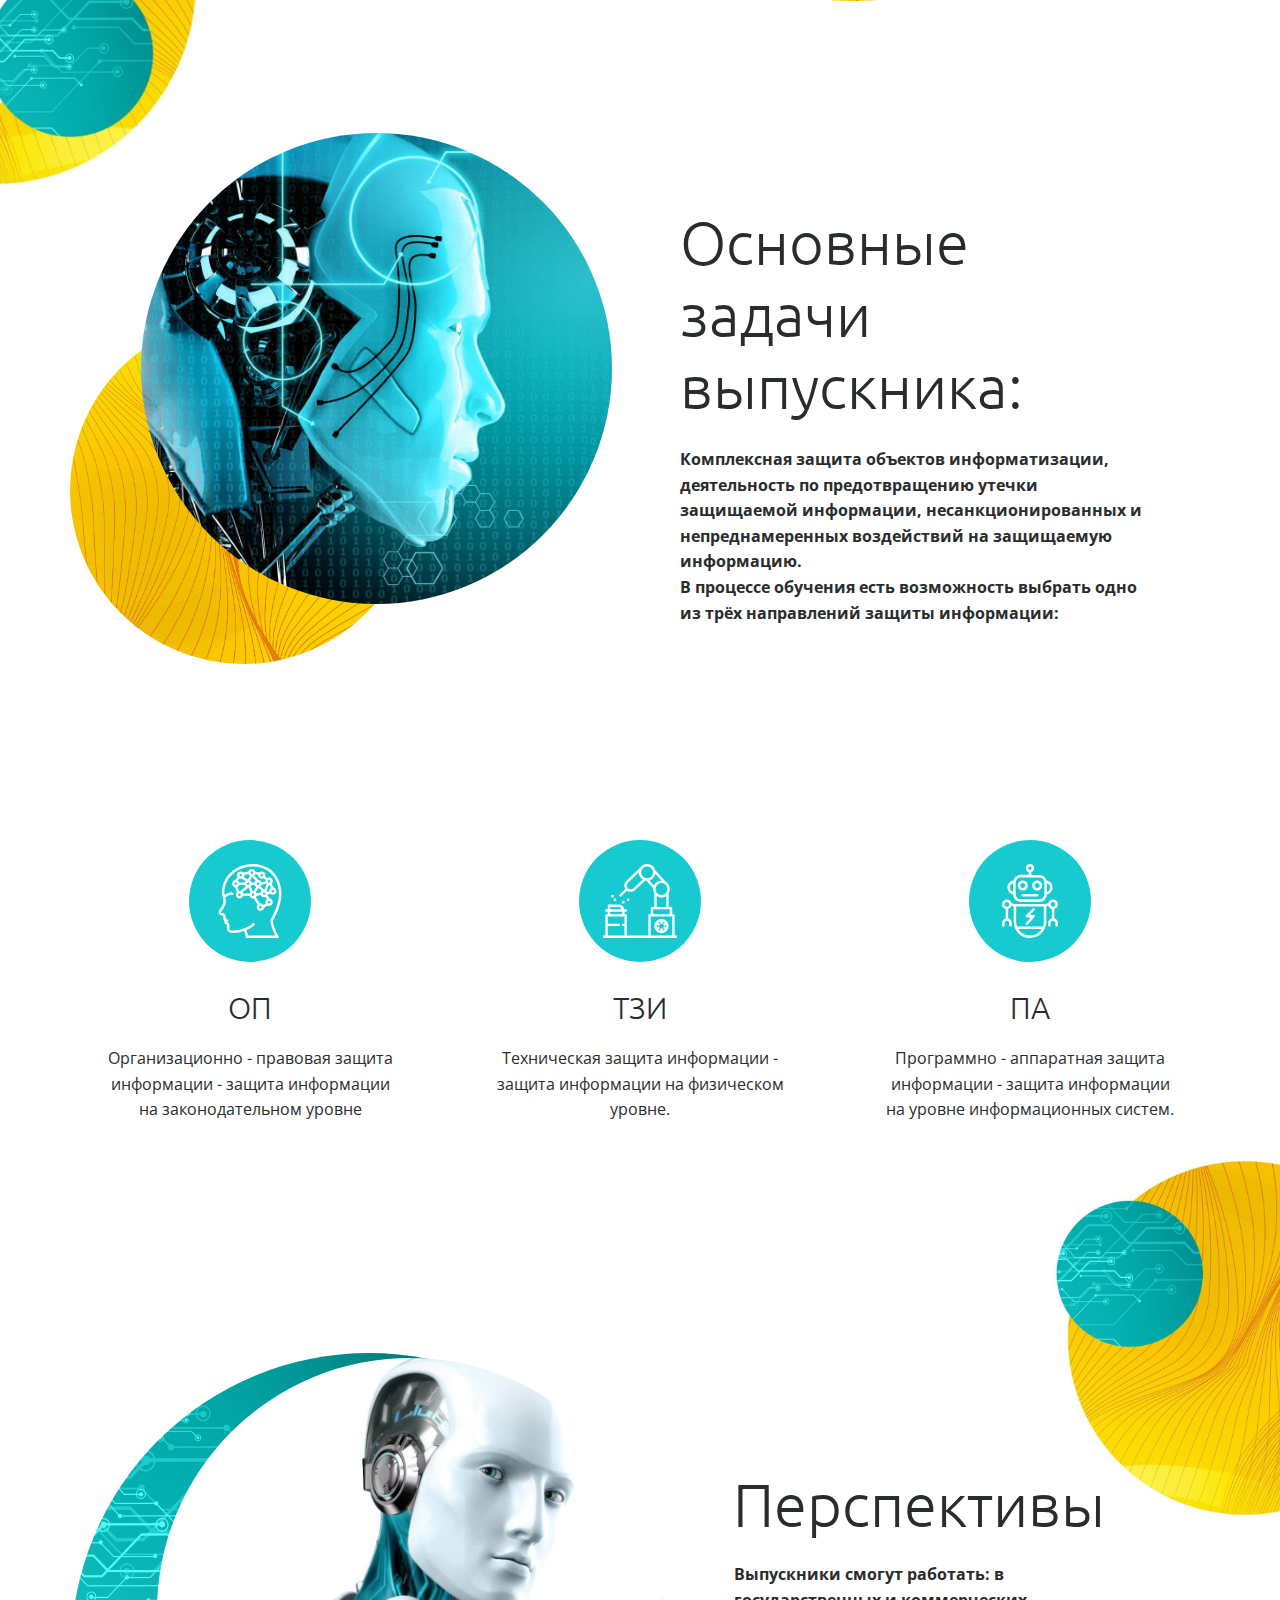
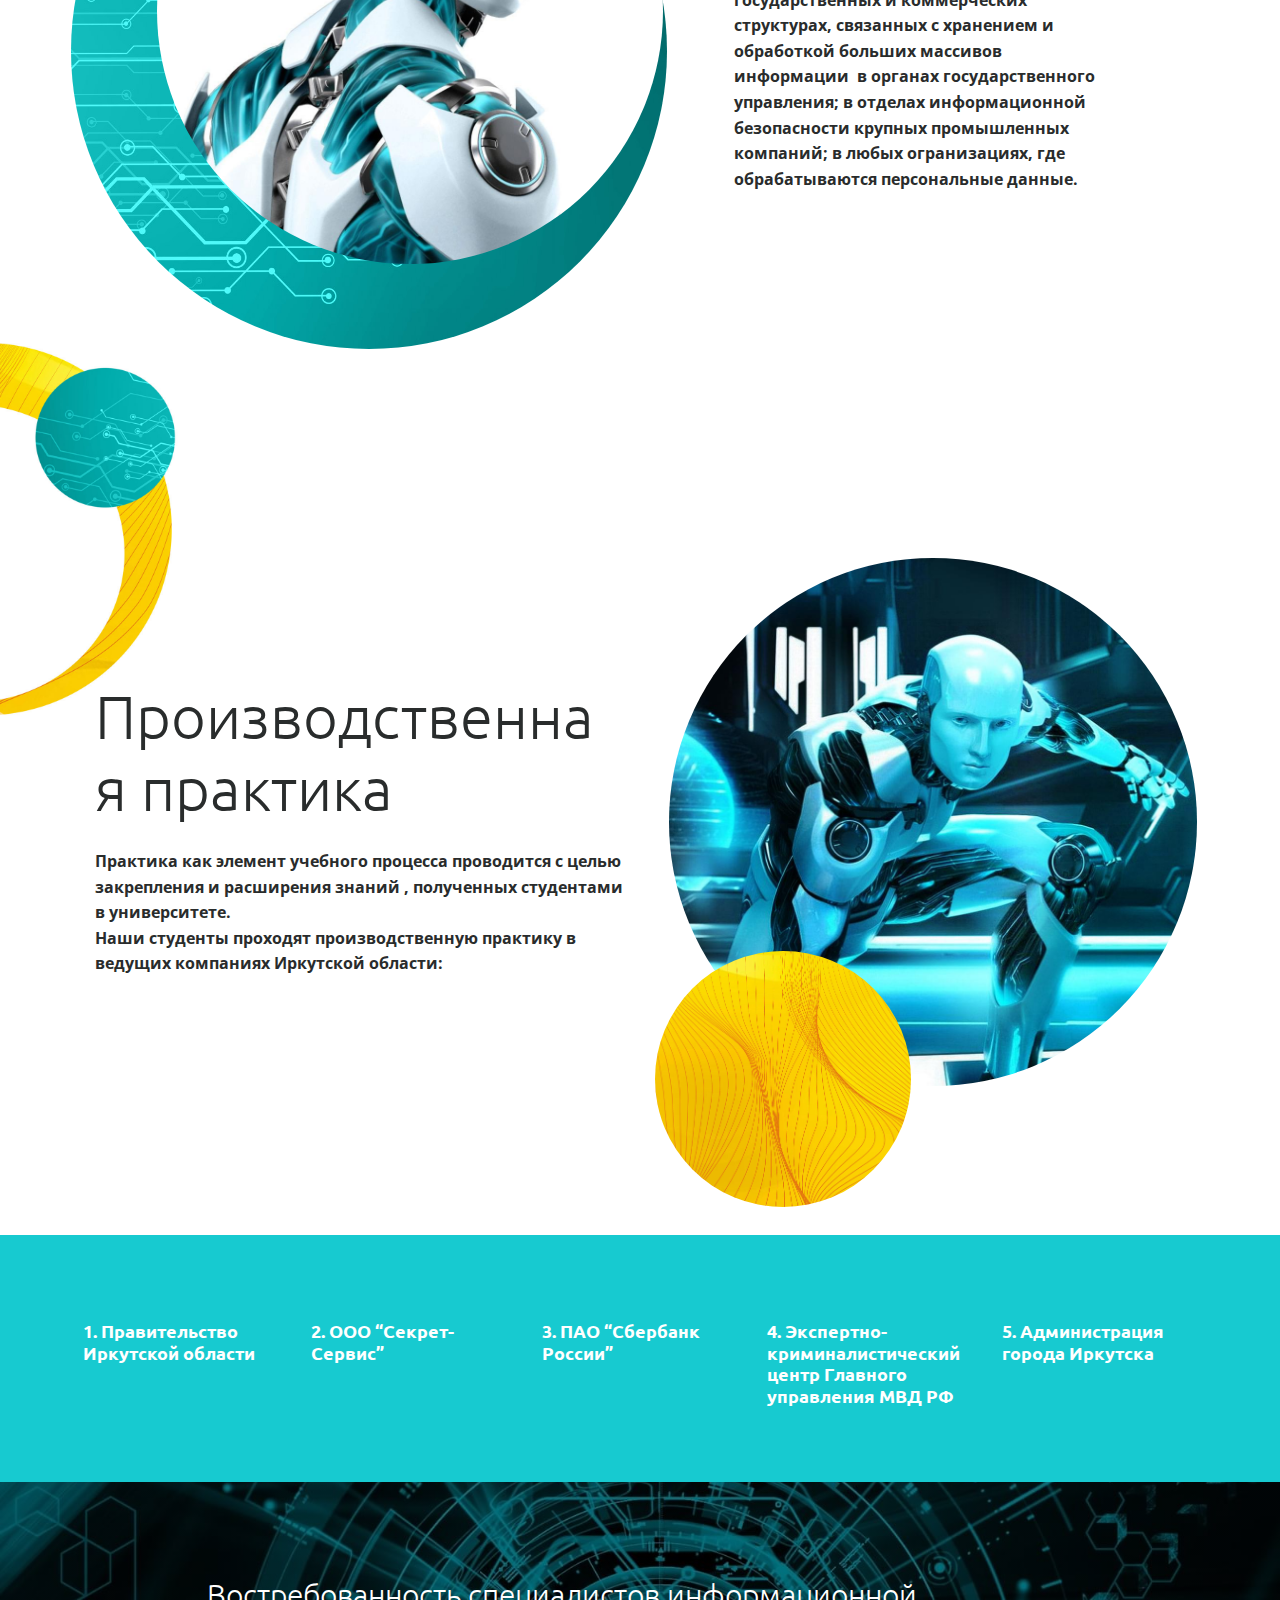
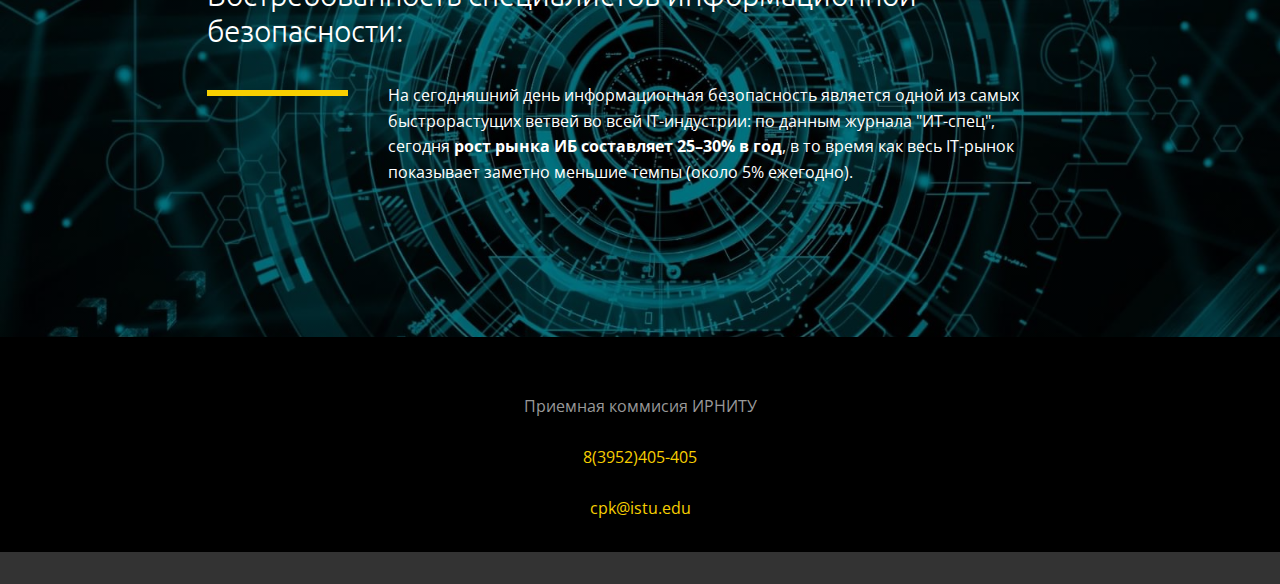
==== commit 32dfc577: "Add files via upload" ====
--- a/index.html
+++ b/index.html
@@ -53,7 +53,7 @@
     </section>
     <section class="u-clearfix u-section-2" id="sec-f998">
       <img src="images/2.jpg" alt="" class="u-image u-image-default u-image-1" data-image-width="693" data-image-height="1080">
-      <div class="u-clearfix u-expanded-width-md u-expanded-width-sm u-expanded-width-xs u-gutter-30 u-layout-wrap u-layout-wrap-1">
+      <div class="u-clearfix u-gutter-30 u-layout-wrap u-layout-wrap-1">
         <div class="u-layout">
           <div class="u-layout-row">
             <div class="u-container-style u-layout-cell u-left-cell u-size-28 u-layout-cell-1">
@@ -176,7 +176,7 @@
               </div>
             </div>
             <div class="u-container-style u-layout-cell u-right-cell u-size-30 u-layout-cell-2">
-              <div class="u-container-layout">
+              <div class="u-container-layout u-container-layout-2">
                 <div class="u-image u-image-circle u-image-2"></div>
                 <div class="u-image u-image-circle u-image-3"></div>
               </div>
@@ -201,7 +201,7 @@
                 </div>
               </div>
               <div class="u-container-style u-layout-cell u-size-12 u-size-60-md u-layout-cell-3">
-                <div class="u-container-layout u-container-layout-3">
+                <div class="u-container-layout u-valign-bottom-sm u-valign-bottom-xs u-container-layout-3">
                   <h4 class="u-text u-text-3">3. ​ПАО “Сбербанк России”</h4>
                 </div>
               </div>
@@ -276,9 +276,3 @@
         </p>
       </div></footer>
     <section class="u-backlink u-clearfix u-grey-80">
-      <a class="u-link" href="https://nicepage.com/website-templates" target="_blank">
-      </a>
-      <p class="u-text">
-      </p>
-      <a class="u-link" href="https://nicepage.com/html-website-builder" target="_blank">
-</body></html>--- a/Главная.css
+++ b/Главная.css
@@ -73,6 +73,7 @@
 
   .u-section-1 .u-text-1 {
     position: relative;
+    font-size: 3rem;
   }
 }
 
@@ -104,6 +105,7 @@
   }
 
   .u-section-1 .u-text-1 {
+    font-size: 2.25rem;
     margin-top: 80px;
   }
 }
@@ -170,6 +172,7 @@
   }
 
   .u-section-1 .u-text-1 {
+    font-size: 1.875rem;
     margin-top: 47px;
   }
 } .u-section-2 {
@@ -290,7 +293,7 @@
 
 @media (max-width: 991px) {
    .u-section-2 {
-    min-height: 739px;
+    min-height: 751px;
   }
 
   .u-section-2 .u-image-1 {
@@ -299,15 +302,12 @@
   }
 
   .u-section-2 .u-layout-wrap-1 {
-    margin-top: -830px;
-    margin-bottom: 60px;
-    margin-right: initial;
-    margin-left: initial;
-    width: auto;
+    width: 820px;
+    margin: -830px calc(((100% - 720px) / 2) + -66px) 60px auto;
   }
 
   .u-section-2 .u-layout-cell-1 {
-    min-height: 100px;
+    min-height: 635px;
   }
 
   .u-section-2 .u-container-layout-1 {
@@ -320,8 +320,12 @@
     margin-top: 75px;
   }
 
+  .u-section-2 .u-text-2 {
+    width: auto;
+    margin-top: 15px;
+  }
+
   .u-section-2 .u-layout-cell-2 {
-    z-index: 2;
     min-height: 401px;
   }
 
@@ -353,13 +357,13 @@
 
   .u-section-2 .u-layout-wrap-1 {
     margin-top: -1360px;
-    width: auto;
-    margin-right: initial;
-    margin-left: initial;
+    width: 540px;
+    margin-right: calc(((100% - 540px) / 2));
   }
 
   .u-section-2 .u-layout-cell-1 {
     z-index: 0;
+    min-height: 100px;
   }
 
   .u-section-2 .u-container-layout-1 {
@@ -373,7 +377,8 @@
   }
 
   .u-section-2 .u-layout-cell-2 {
-    min-height: 564px;
+    z-index: 2;
+    min-height: 495px;
   }
 
   .u-section-2 .u-image-2 {
@@ -407,9 +412,8 @@
 
   .u-section-2 .u-layout-wrap-1 {
     margin-top: -1199px;
-    width: auto;
-    margin-right: initial;
-    margin-left: initial;
+    width: 340px;
+    margin-right: calc(((100% - 340px) / 2));
   }
 
   .u-section-2 .u-layout-cell-1 {
@@ -426,7 +430,7 @@
   }
 
   .u-section-2 .u-layout-cell-2 {
-    min-height: 355px;
+    min-height: 312px;
   }
 
   .u-section-2 .u-image-2 {
@@ -703,6 +707,7 @@
 }
 
 .u-section-4 .u-text-2 {
+  font-size: 1rem;
   margin: 20px 0 35px;
 }
 
@@ -729,6 +734,7 @@
 }
 
 .u-section-4 .u-text-4 {
+  font-size: 1rem;
   margin: 20px 0 35px;
 }
 
@@ -755,6 +761,7 @@
 }
 
 .u-section-4 .u-text-6 {
+  font-size: 1rem;
   margin: 20px 0 0;
 }
 
@@ -837,6 +844,10 @@
     padding-right: 19px;
   }
 
+  .u-section-4 .u-text-2 {
+    font-size: 0.875rem;
+  }
+
   .u-section-4 .u-layout-cell-2 {
     min-height: 100px;
   }
@@ -846,6 +857,10 @@
     padding-right: 19px;
   }
 
+  .u-section-4 .u-text-4 {
+    font-size: 0.875rem;
+  }
+
   .u-section-4 .u-layout-cell-3 {
     min-height: 100px;
   }
@@ -857,6 +872,10 @@
 
   .u-section-4 .u-icon-3 {
     margin-left: 56px;
+  }
+
+  .u-section-4 .u-text-6 {
+    font-size: 0.875rem;
   }
 }
 
@@ -1041,6 +1060,7 @@
   }
 
   .u-section-5 .u-text-1 {
+    font-size: 3rem;
     margin-right: 1px;
   }
 
@@ -1064,7 +1084,6 @@
 
   .u-section-5 .u-layout-cell-1 {
     min-height: 627px;
-    z-index: 2;
   }
 
   .u-section-5 .u-image-1 {
@@ -1090,8 +1109,8 @@
   }
 
   .u-section-5 .u-text-1 {
-    font-size: 3rem;
     margin-right: 0;
+    font-size: 2.25rem;
   }
 
   .u-section-5 .u-text-2 {
@@ -1119,15 +1138,15 @@
   .u-section-5 .u-image-1 {
     width: 423px;
     height: 423px;
-    margin-top: -30px;
+    margin-top: 173px;
   }
 
   .u-section-5 .u-image-2 {
     width: 360px;
     height: 360px;
-    margin-top: -409px;
-    margin-bottom: 32px;
-    margin-left: 33px;
+    margin-top: -391px;
+    margin-bottom: -137px;
+    margin-left: 32px;
   }
 
   .u-section-5 .u-layout-cell-2 {
@@ -1228,6 +1247,10 @@
   min-height: 653px;
 }
 
+.u-section-6 .u-container-layout-2 {
+  padding-bottom: 0;
+}
+
 .u-section-6 .u-image-2 {
   width: 528px;
   height: 528px;
@@ -1271,6 +1294,10 @@
     padding-right: 52px;
   }
 
+  .u-section-6 .u-text-1 {
+    font-size: 2.25rem;
+  }
+
   .u-section-6 .u-layout-cell-2 {
     background-position: 50% 50%;
     min-height: 538px;
@@ -1315,7 +1342,7 @@
   }
 
   .u-section-6 .u-text-1 {
-    font-size: 3rem;
+    font-size: 1.875rem;
   }
 
   .u-section-6 .u-layout-cell-2 {
@@ -1339,7 +1366,7 @@
 
 @media (max-width: 767px) {
    .u-section-6 {
-    min-height: 744px;
+    min-height: 866px;
   }
 
   .u-section-6 .u-image-1 {
@@ -1351,8 +1378,11 @@
   .u-section-6 .u-layout-wrap-1 {
     width: 540px;
     margin-top: -149px;
-    margin-bottom: 28px;
-    margin-left: calc(((100% - 1140px) / 2) + 300px);
+    margin-left: auto;
+  }
+
+  .u-section-6 .u-layout-cell-1 {
+    min-height: 337px;
   }
 
   .u-section-6 .u-container-layout-1 {
@@ -1361,32 +1391,39 @@
   }
 
   .u-section-6 .u-text-1 {
-    font-size: 3.75rem;
+    font-size: 3rem;
+    width: auto;
+    margin-top: 95px;
+  }
+
+  .u-section-6 .u-text-2 {
+    margin-top: 26px;
   }
 
   .u-section-6 .u-layout-cell-2 {
-    min-height: 618px;
+    min-height: 478px;
   }
 
   .u-section-6 .u-image-2 {
     width: 397px;
     height: 397px;
-    margin-top: -109px;
-    margin-right: 30px;
+    margin-top: -7px;
+    margin-right: 0;
     margin-left: auto;
   }
 
   .u-section-6 .u-image-3 {
     width: 227px;
     height: 227px;
-    margin-top: -210px;
-    margin-bottom: 3px;
+    margin-top: -390px;
+    margin-bottom: 0;
+    margin-left: 12px;
   }
 }
 
 @media (max-width: 575px) {
    .u-section-6 {
-    min-height: 515px;
+    min-height: 637px;
   }
 
   .u-section-6 .u-image-1 {
@@ -1400,18 +1437,18 @@
     margin-left: calc(((100% - 1140px) / 2) + 400px);
   }
 
+  .u-section-6 .u-layout-cell-1 {
+    min-height: 100px;
+  }
+
   .u-section-6 .u-container-layout-1 {
     padding-left: 7px;
     padding-right: 19px;
   }
 
-  .u-section-6 .u-text-1 {
-    font-size: 3rem;
-  }
-
   .u-section-6 .u-layout-cell-2 {
     background-position: 37.5% 50%;
-    min-height: 389px;
+    min-height: 301px;
   }
 
   .u-section-6 .u-image-2 {
@@ -1450,7 +1487,7 @@
 }
 
 .u-section-7 .u-text-1 {
-  font-size: 1.25rem;
+  font-size: 1.125rem;
   font-weight: 700;
   margin: 20px 27px 0 13px;
 }
@@ -1465,8 +1502,8 @@
 }
 
 .u-section-7 .u-text-2 {
-  font-size: 1.25rem;
   font-weight: 700;
+  font-size: 1.125rem;
   margin: 20px 13px 0;
 }
 
@@ -1496,7 +1533,7 @@
 }
 
 .u-section-7 .u-text-4 {
-  font-size: 1.25rem;
+  font-size: 1.125rem;
   font-weight: 700;
   margin: 20px 0 0 13px;
 }
@@ -1511,61 +1548,66 @@
 }
 
 .u-section-7 .u-text-5 {
-  font-size: 1.25rem;
+  font-size: 1.125rem;
   font-weight: 700;
   margin: 20px 20px 0;
 }
 
 @media (max-width: 1199px) {
   .u-section-7 .u-sheet-1 {
-    min-height: 357px;
+    min-height: 184px;
   }
 
   .u-section-7 .u-layout-cell-1 {
-    min-height: 259px;
+    min-height: 119px;
   }
 
   .u-section-7 .u-text-1 {
+    position: relative;
+    font-size: 1rem;
     margin-left: 16px;
     margin-right: 16px;
-    position: relative;
   }
 
   .u-section-7 .u-layout-cell-2 {
-    min-height: 259px;
+    min-height: 119px;
   }
 
   .u-section-7 .u-text-2 {
     position: relative;
+    font-size: 1rem;
     margin-left: 16px;
     margin-right: 16px;
   }
 
   .u-section-7 .u-layout-cell-3 {
-    min-height: 259px;
+    min-height: 119px;
   }
 
   .u-section-7 .u-text-3 {
+    font-size: 1rem;
     width: auto;
     position: relative;
   }
 
   .u-section-7 .u-layout-cell-4 {
-    min-height: 259px;
+    min-height: 119px;
   }
 
   .u-section-7 .u-text-4 {
     position: relative;
+    font-size: 1rem;
     margin-left: 16px;
     margin-right: 16px;
   }
 
   .u-section-7 .u-layout-cell-5 {
-    min-height: 259px;
+    min-height: 119px;
   }
 
   .u-section-7 .u-text-5 {
     position: relative;
+    font-size: 1rem;
     margin-left: 16px;
     margin-right: 16px;
   }
@@ -1573,25 +1615,26 @@
 
 @media (max-width: 991px) {
   .u-section-7 .u-sheet-1 {
-    min-height: 290px;
+    min-height: 242px;
   }
 
   .u-section-7 .u-layout-wrap-1 {
     margin-top: 43px;
+    margin-bottom: 4px;
   }
 
   .u-section-7 .u-layout-cell-1 {
-    min-height: 227px;
+    min-height: 33px;
   }
 
   .u-section-7 .u-text-1 {
+    font-weight: 400;
     margin-left: 13px;
     margin-right: 13px;
-    font-weight: 400;
   }
 
   .u-section-7 .u-layout-cell-2 {
-    min-height: 227px;
+    min-height: 33px;
   }
 
   .u-section-7 .u-text-2 {
@@ -1601,7 +1644,7 @@
   }
 
   .u-section-7 .u-layout-cell-3 {
-    min-height: 227px;
+    min-height: 33px;
   }
 
   .u-section-7 .u-container-layout-3 {
@@ -1609,24 +1652,24 @@
   }
 
   .u-section-7 .u-text-3 {
-    margin-left: 13px;
-    margin-right: 13px;
     font-weight: 400;
-    width: 684px;
+    margin-top: 19px;
+    margin-right: 23px;
+    margin-left: 3px;
   }
 
   .u-section-7 .u-layout-cell-4 {
-    min-height: 227px;
+    min-height: 19px;
   }
 
   .u-section-7 .u-text-4 {
     font-weight: 400;
-    margin-left: 13px;
-    margin-right: 13px;
+    width: auto;
+    margin: 13px 13px -13px;
   }
 
   .u-section-7 .u-layout-cell-5 {
-    min-height: 227px;
+    min-height: 60px;
   }
 
   .u-section-7 .u-text-5 {
@@ -1638,7 +1681,15 @@
 
 @media (max-width: 767px) {
   .u-section-7 .u-sheet-1 {
-    min-height: 1178px;
+    min-height: 282px;
+  }
+
+  .u-section-7 .u-layout-wrap-1 {
+    margin-bottom: 0;
+  }
+
+  .u-section-7 .u-layout-cell-1 {
+    min-height: 28px;
   }
 
   .u-section-7 .u-text-1 {
@@ -1646,19 +1697,31 @@
     margin-right: 9px;
   }
 
+  .u-section-7 .u-layout-cell-2 {
+    min-height: 28px;
+  }
+
   .u-section-7 .u-text-2 {
     margin-left: 9px;
     margin-right: 9px;
   }
 
+  .u-section-7 .u-layout-cell-3 {
+    min-height: 38px;
+  }
+
   .u-section-7 .u-container-layout-3 {
     padding-left: 8px;
   }
 
   .u-section-7 .u-text-3 {
-    margin-left: 9px;
-    margin-right: 9px;
-    width: 514px;
+    margin-top: 0;
+    margin-right: 18px;
+    margin-left: 0;
+  }
+
+  .u-section-7 .u-layout-cell-4 {
+    min-height: 28px;
   }
 
   .u-section-7 .u-text-4 {
@@ -1666,21 +1729,42 @@
     margin-right: 9px;
   }
 
+  .u-section-7 .u-layout-cell-5 {
+    min-height: 85px;
+  }
+
   .u-section-7 .u-text-5 {
+    width: auto;
     margin-left: 9px;
     margin-right: 9px;
   }
 }
 
 @media (max-width: 575px) {
+  .u-section-7 .u-sheet-1 {
+    min-height: 1178px;
+  }
+
+  .u-section-7 .u-layout-cell-1 {
+    min-height: 227px;
+  }
+
   .u-section-7 .u-text-1 {
     margin-left: 6px;
     margin-right: 6px;
   }
 
+  .u-section-7 .u-layout-cell-2 {
+    min-height: 227px;
+  }
+
   .u-section-7 .u-text-2 {
     margin-left: 6px;
     margin-right: 6px;
+  }
+
+  .u-section-7 .u-layout-cell-3 {
+    min-height: 227px;
   }
 
   .u-section-7 .u-container-layout-3 {
@@ -1693,9 +1777,17 @@
     width: 323px;
   }
 
+  .u-section-7 .u-layout-cell-4 {
+    min-height: 227px;
+  }
+
   .u-section-7 .u-text-4 {
     margin-left: 6px;
     margin-right: 6px;
+  }
+
+  .u-section-7 .u-layout-cell-5 {
+    min-height: 227px;
   }
 
   .u-section-7 .u-text-5 {
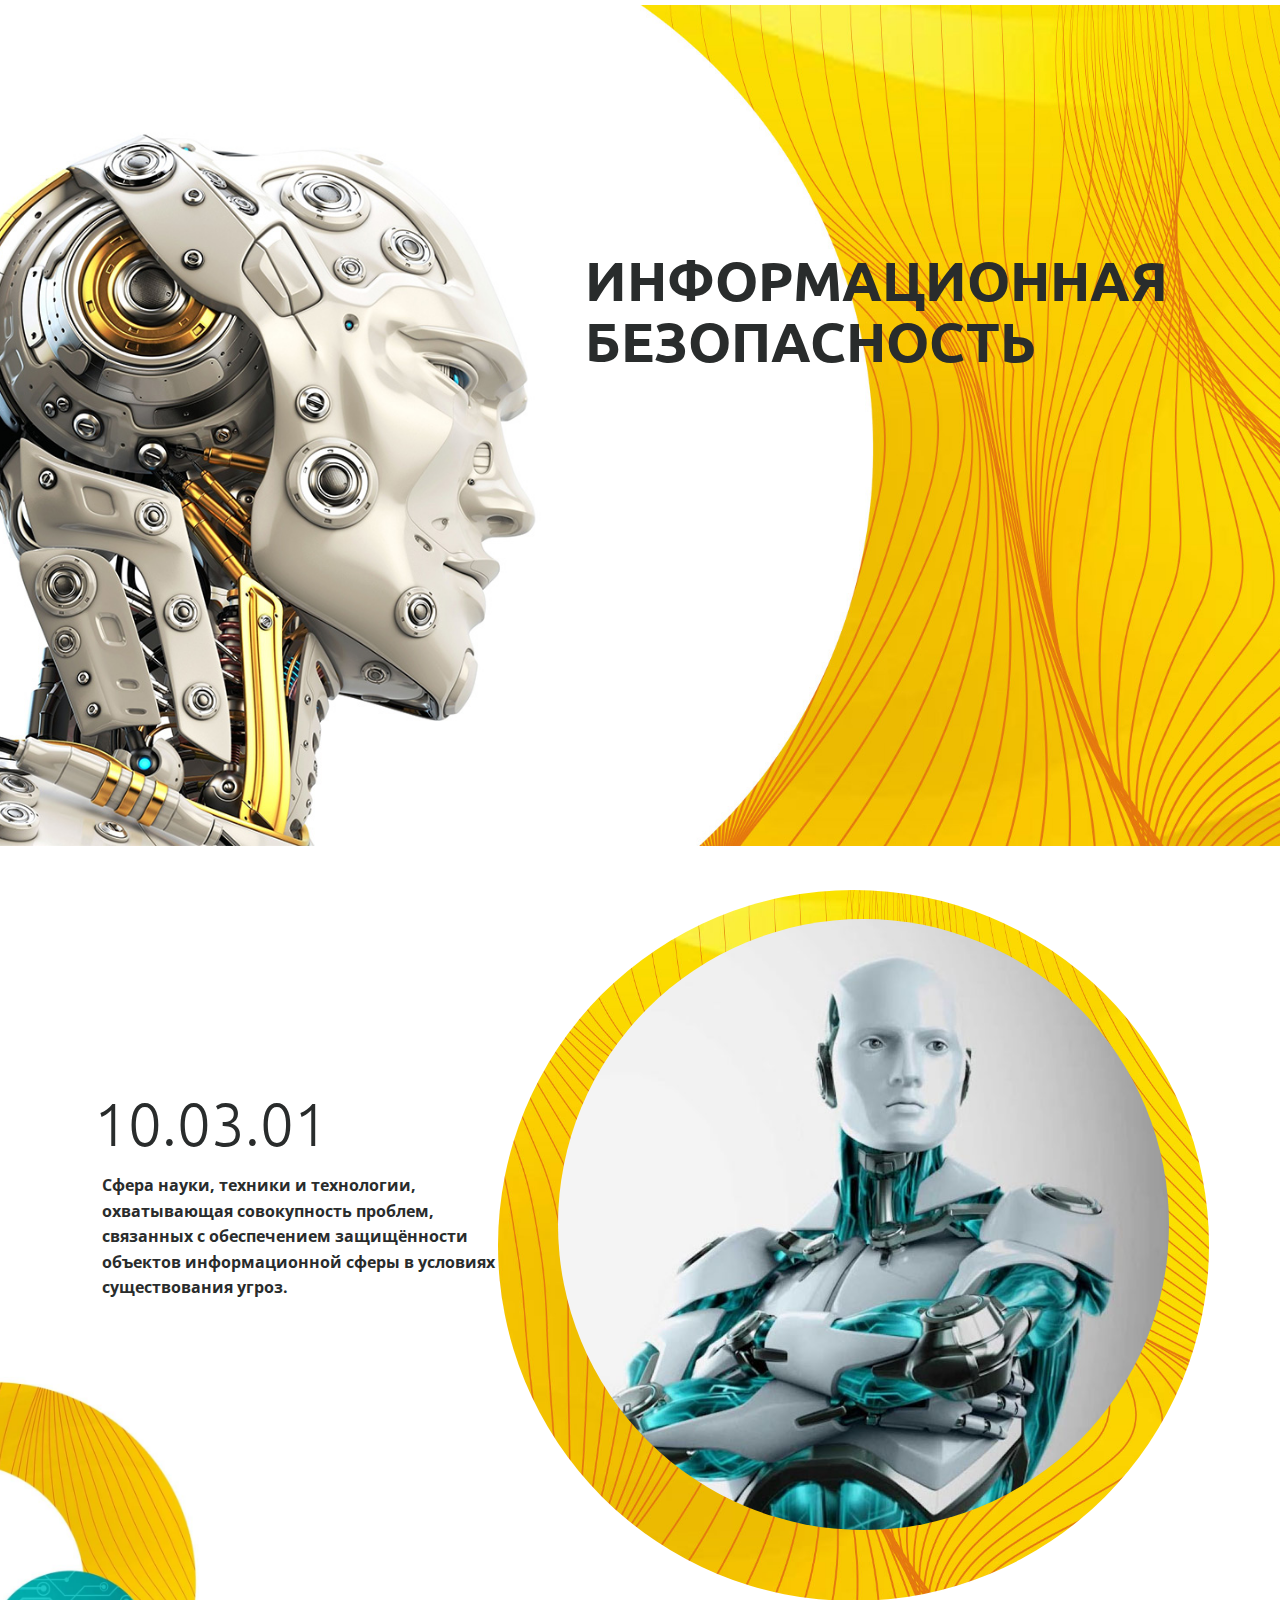
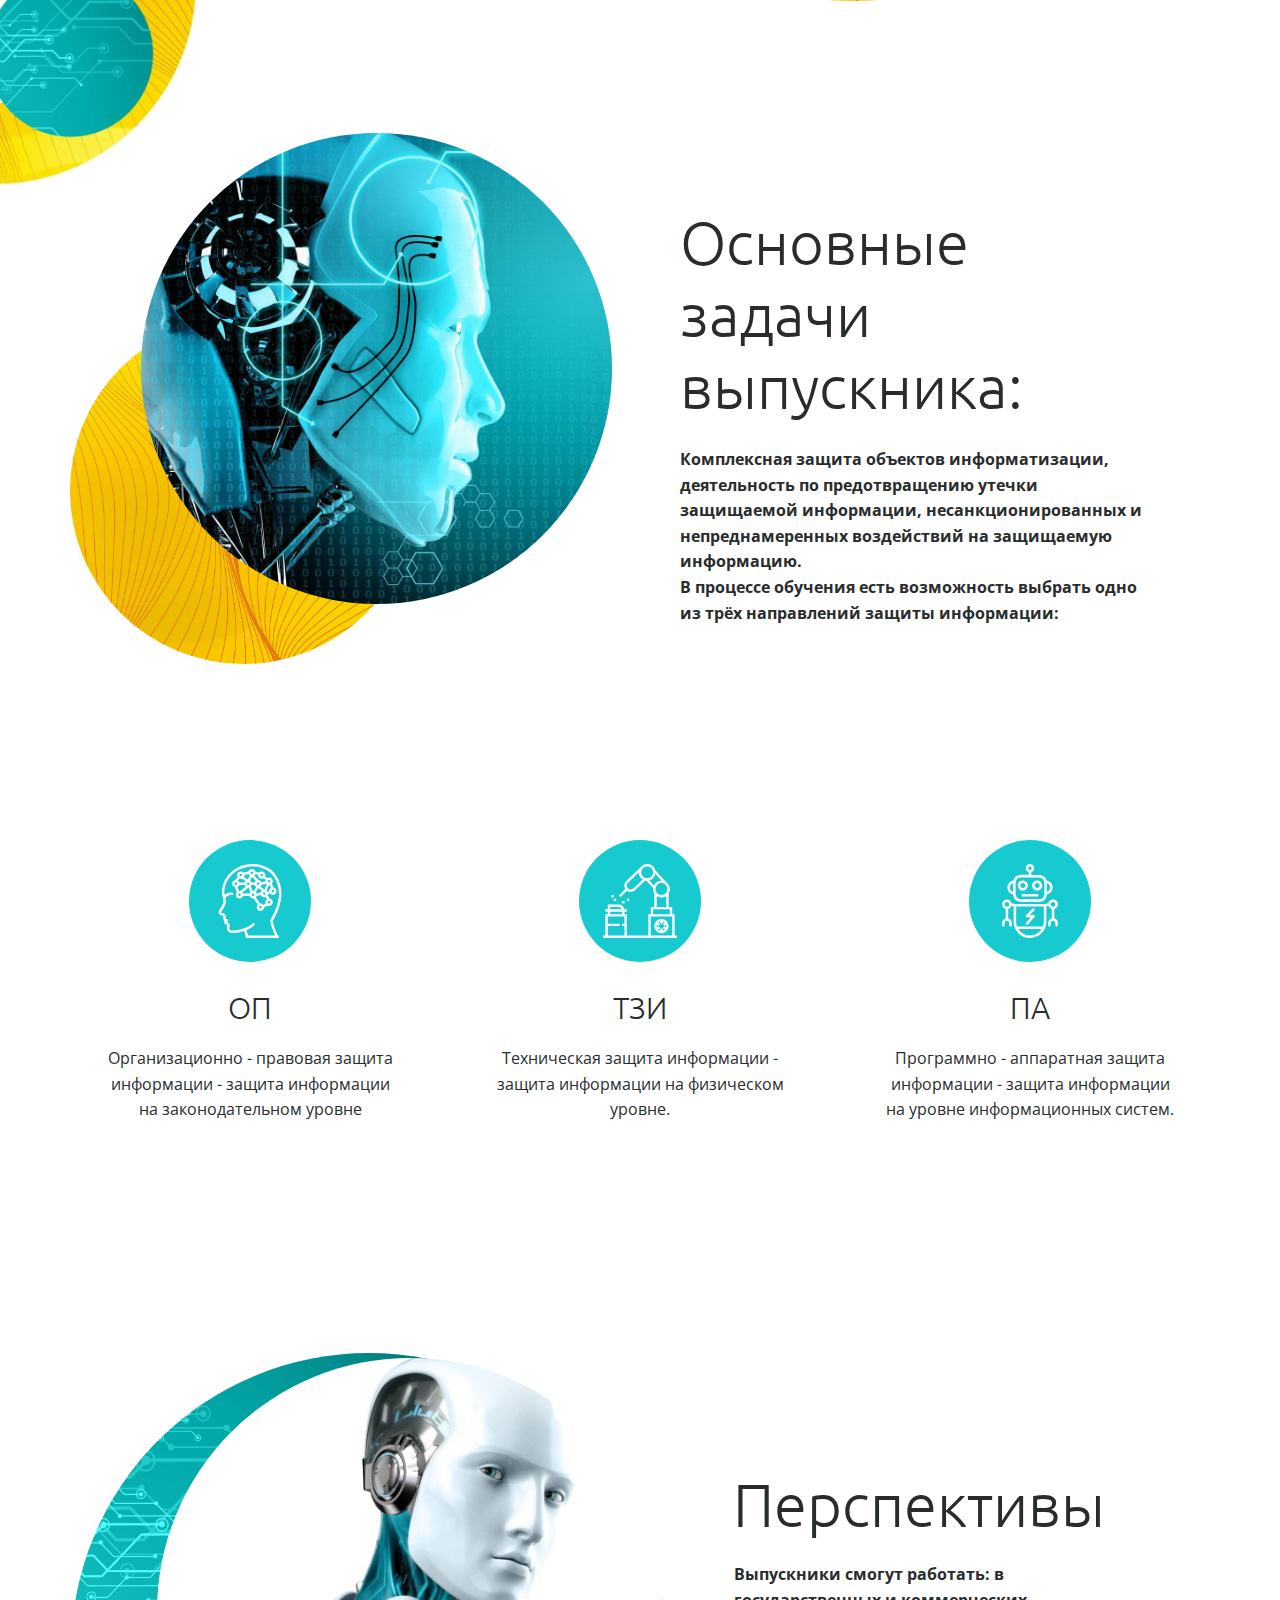
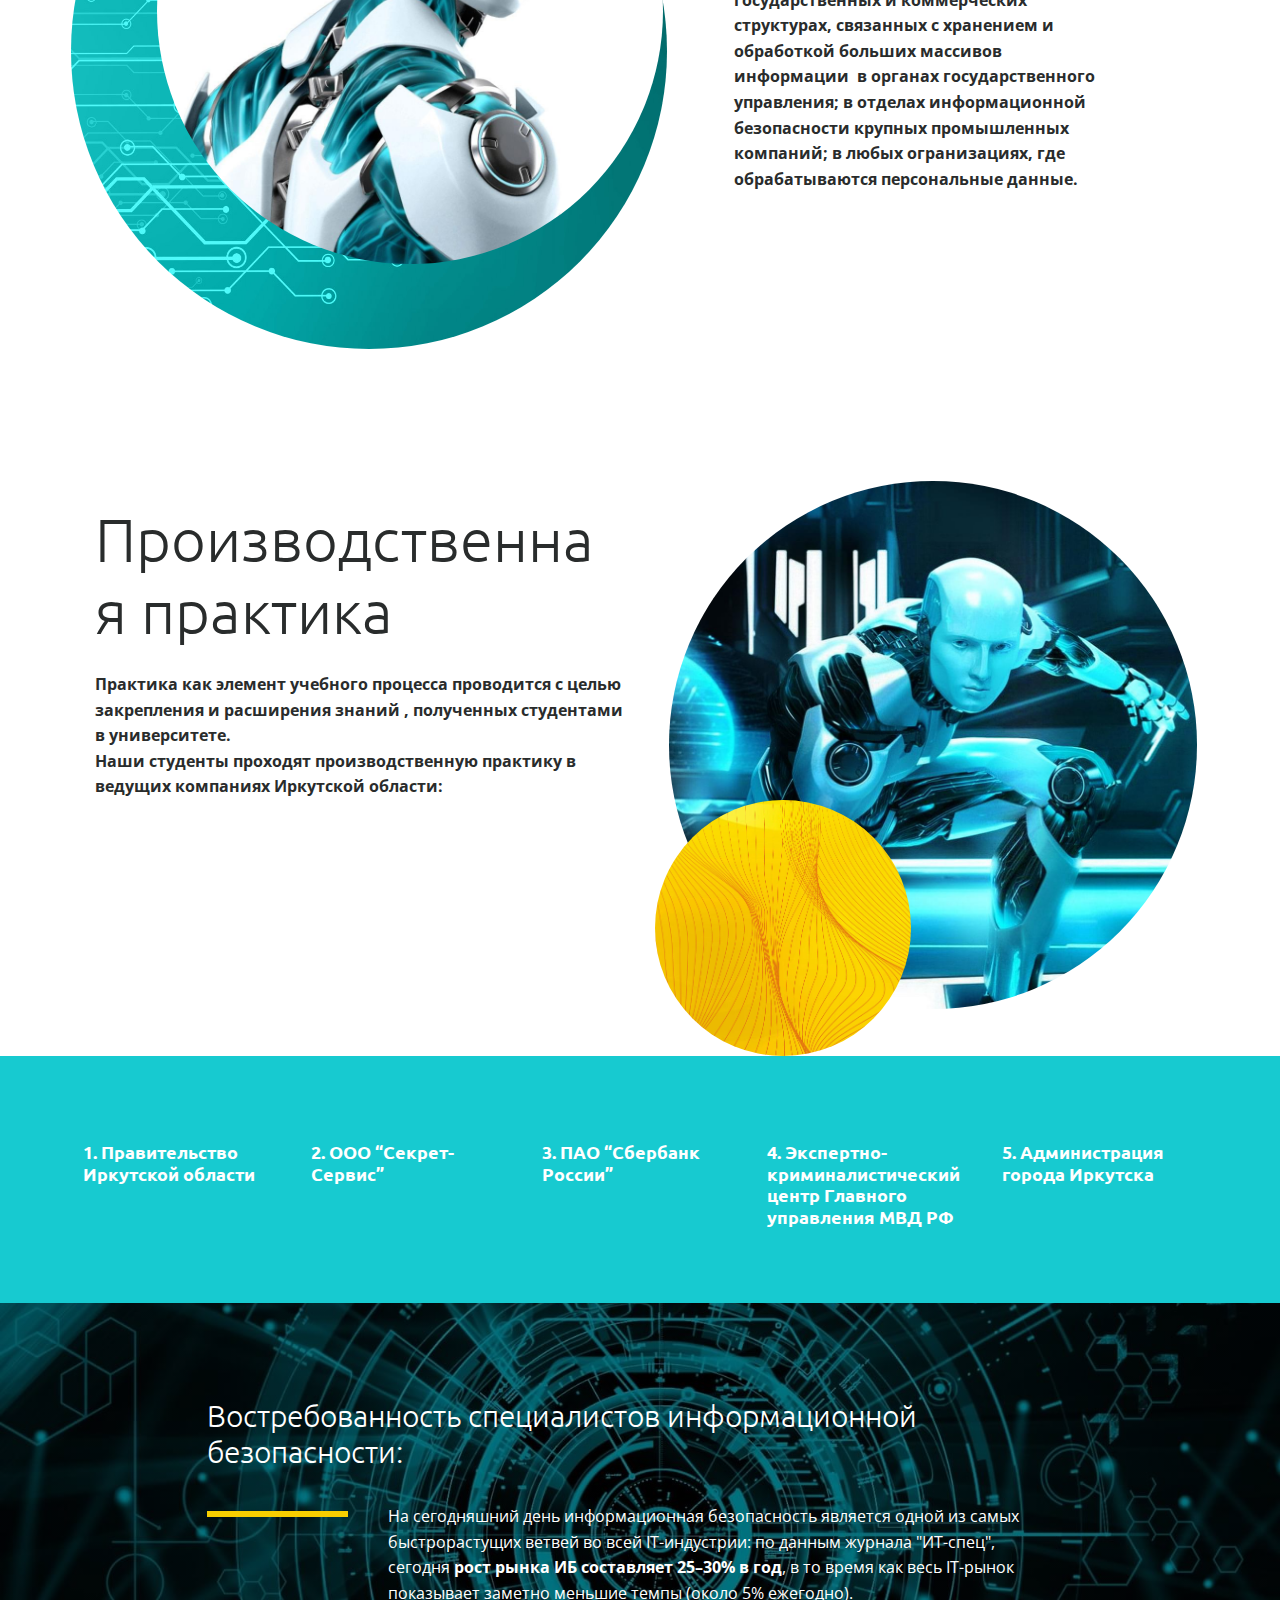
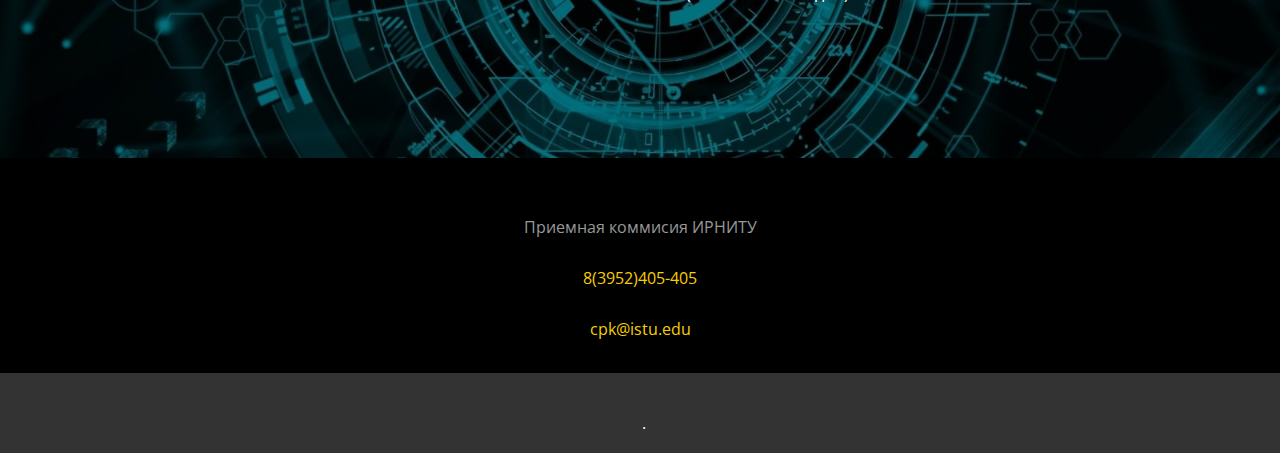
==== commit 4f75f511: "Add files via upload" ====
--- a/index.html
+++ b/index.html
@@ -74,12 +74,12 @@
       </div>
     </section>
     <section class="u-clearfix u-section-3" id="carousel_7661">
-      <div class="u-clearfix u-sheet u-sheet-1">
+      <div class="u-clearfix u-sheet u-valign-middle-md u-valign-middle-sm u-valign-middle-xs u-sheet-1">
         <div class="u-clearfix u-expanded-width u-gutter-30 u-layout-wrap u-layout-wrap-1">
           <div class="u-gutter-0 u-layout">
             <div class="u-layout-row">
               <div class="u-container-style u-layout-cell u-left-cell u-size-30 u-layout-cell-1">
-                <div class="u-container-layout u-valign-middle-xl">
+                <div class="u-container-layout u-valign-middle-xl u-container-layout-1">
                   <div class="u-image u-image-circle u-image-1"></div>
                   <div class="u-image u-image-circle u-image-2"></div>
                 </div>
@@ -97,7 +97,6 @@
       </div>
     </section>
     <section class="u-clearfix u-section-4" id="sec-22e2">
-      <img src="images/46.jpg" alt="" class="u-image u-image-default u-image-1" data-image-width="671" data-image-height="1080">
       <div class="u-clearfix u-gutter-30 u-layout-spacing-vertical u-layout-wrap u-layout-wrap-1">
         <div class="u-layout">
           <div class="u-layout-row">
@@ -147,7 +146,7 @@
           <div class="u-layout">
             <div class="u-layout-row">
               <div class="u-container-style u-layout-cell u-left-cell u-size-34 u-layout-cell-1">
-                <div class="u-container-layout">
+                <div class="u-container-layout u-container-layout-1">
                   <div class="u-expanded-width-xs u-image u-image-circle u-image-1"></div>
                   <div class="u-image u-image-circle u-image-2"></div>
                 </div>
@@ -164,21 +163,22 @@
       </div>
     </section>
     <section class="u-clearfix u-section-6" id="carousel_876e">
-      <img src="images/Untitled8.jpg" alt="" class="u-image u-image-default u-image-1">
-      <div class="u-clearfix u-gutter-30 u-layout-wrap u-layout-wrap-1">
-        <div class="u-gutter-0 u-layout">
-          <div class="u-layout-row">
-            <div class="u-container-style u-layout-cell u-left-cell u-size-30 u-layout-cell-1">
-              <div class="u-container-layout u-container-layout-1">
-                <h2 class="u-text u-text-1">Производственная практика</h2>
-                <p class="u-text u-text-2">Практика как элемент учебного процесса проводится с целью закрепления и расширения знаний , полученных студентами в университете.<br>Наши студенты проходят производственную практику в ведущих компаниях Иркутской области:
-                </p>
-              </div>
-            </div>
-            <div class="u-container-style u-layout-cell u-right-cell u-size-30 u-layout-cell-2">
-              <div class="u-container-layout u-container-layout-2">
-                <div class="u-image u-image-circle u-image-2"></div>
-                <div class="u-image u-image-circle u-image-3"></div>
+      <div class="u-clearfix u-sheet u-sheet-1">
+        <div class="u-clearfix u-expanded-width u-gutter-30 u-layout-wrap u-layout-wrap-1">
+          <div class="u-gutter-0 u-layout">
+            <div class="u-layout-row">
+              <div class="u-container-style u-layout-cell u-left-cell u-size-30 u-layout-cell-1">
+                <div class="u-container-layout u-container-layout-1">
+                  <h2 class="u-text u-text-1">Производственная практика</h2>
+                  <p class="u-text u-text-2">Практика как элемент учебного процесса проводится с целью закрепления и расширения знаний , полученных студентами в университете.<br>Наши студенты проходят производственную практику в ведущих компаниях Иркутской области:
+                  </p>
+                </div>
+              </div>
+              <div class="u-container-style u-layout-cell u-right-cell u-size-30 u-layout-cell-2">
+                <div class="u-container-layout u-container-layout-2">
+                  <div class="u-image u-image-circle u-image-1"></div>
+                  <div class="u-image u-image-circle u-image-2"></div>
+                </div>
               </div>
             </div>
           </div>
@@ -276,3 +276,15 @@
         </p>
       </div></footer>
     <section class="u-backlink u-clearfix u-grey-80">
+      <a class="u-link" href="https://nicepage.com/website-templates" target="_blank">
+        <span></span>
+      </a>
+      <p class="u-text">
+        <span></span>
+      </p>
+      <a class="u-link" href="https://nicepage.com/html-website-builder" target="_blank">
+        <span></span>
+      </a>. 
+    </section>
+  
+</body></html>--- a/Главная.css
+++ b/Главная.css
@@ -172,7 +172,7 @@
   }
 
   .u-section-1 .u-text-1 {
-    font-size: 1.875rem;
+    font-size: 1.5rem;
     margin-top: 47px;
   }
 } .u-section-2 {
@@ -416,10 +416,6 @@
     margin-right: calc(((100% - 340px) / 2));
   }
 
-  .u-section-2 .u-layout-cell-1 {
-    z-index: auto;
-  }
-
   .u-section-2 .u-container-layout-1 {
     padding-left: 7px;
     padding-right: 20px;
@@ -460,6 +456,11 @@
   min-height: 653px;
 }
 
+.u-section-3 .u-container-layout-1 {
+  padding-bottom: 0;
+  padding-top: 0;
+}
+
 .u-section-3 .u-image-1 {
   width: 347px;
   height: 347px;
@@ -537,23 +538,24 @@
 
 @media (max-width: 991px) {
   .u-section-3 .u-sheet-1 {
-    min-height: 626px;
+    min-height: 462px;
   }
 
   .u-section-3 .u-layout-wrap-1 {
-    margin-bottom: 178px;
+    margin-top: 0;
+    margin-bottom: 0;
     margin-right: initial;
     margin-left: initial;
   }
 
   .u-section-3 .u-layout-cell-1 {
-    min-height: 583px;
+    min-height: 492px;
   }
 
   .u-section-3 .u-image-1 {
     width: 219px;
     height: 219px;
-    margin-top: 217px;
+    margin-top: 168px;
   }
 
   .u-section-3 .u-image-2 {
@@ -561,21 +563,20 @@
     height: 305px;
     margin-top: -387px;
     margin-right: 0;
-    margin-bottom: 200px;
+    margin-bottom: 0;
   }
 
   .u-section-3 .u-layout-cell-2 {
-    min-height: 583px;
+    min-height: 492px;
   }
 
   .u-section-3 .u-container-layout-2 {
-    padding-left: 16px;
-    padding-right: 0;
+    padding: 0 0 0 16px;
   }
 
   .u-section-3 .u-text-1 {
     font-size: 3rem;
-    margin-top: 65px;
+    margin-top: 16px;
   }
 }
 
@@ -585,7 +586,6 @@
   }
 
   .u-section-3 .u-layout-wrap-1 {
-    margin-top: 0;
     margin-bottom: -111px;
     margin-right: initial;
     margin-left: initial;
@@ -671,17 +671,9 @@
   min-height: 662px;
 }
 
-.u-section-4 .u-image-1 {
-  width: 240px;
-  height: 386px;
-  object-position: 50% 0%;
-  background-position: 50% 0%;
-  margin: 264px 0 0 auto;
-}
-
 .u-section-4 .u-layout-wrap-1 {
   width: 1140px;
-  margin: -691px auto 0;
+  margin: -41px auto 60px;
 }
 
 .u-section-4 .u-layout-cell-1 {
@@ -770,17 +762,8 @@
     min-height: 598px;
   }
 
-  .u-section-4 .u-image-1 {
-    width: 264px;
-    height: 458px;
-    object-position: 0% 14.86%;
-    background-position: 0% 14.86%;
-  }
-
   .u-section-4 .u-layout-wrap-1 {
     width: 940px;
-    margin-top: -763px;
-    margin-bottom: 60px;
     margin-left: calc(((100% - 1140px) / 2) + 100px);
   }
 
@@ -818,25 +801,17 @@
 
 @media (max-width: 991px) {
    .u-section-4 {
-    min-height: 400px;
-  }
-
-  .u-section-4 .u-image-1 {
-    width: 240px;
-    height: 386px;
-    object-position: 50% 0%;
-    background-position: 50% 0%;
+    min-height: 635px;
   }
 
   .u-section-4 .u-layout-wrap-1 {
     width: 720px;
-    margin-top: -741px;
-    margin-bottom: 387px;
-    margin-left: calc(((100% - 1140px) / 2) + 210px);
+    margin-top: 0;
+    margin-left: auto;
   }
 
   .u-section-4 .u-layout-cell-1 {
-    min-height: 100px;
+    min-height: 322px;
   }
 
   .u-section-4 .u-container-layout-1 {
@@ -849,7 +824,7 @@
   }
 
   .u-section-4 .u-layout-cell-2 {
-    min-height: 100px;
+    min-height: 322px;
   }
 
   .u-section-4 .u-container-layout-2 {
@@ -862,7 +837,7 @@
   }
 
   .u-section-4 .u-layout-cell-3 {
-    min-height: 100px;
+    min-height: 322px;
   }
 
   .u-section-4 .u-container-layout-3 {
@@ -871,7 +846,7 @@
   }
 
   .u-section-4 .u-icon-3 {
-    margin-left: 56px;
+    margin-left: auto;
   }
 
   .u-section-4 .u-text-6 {
@@ -881,22 +856,17 @@
 
 @media (max-width: 767px) {
    .u-section-4 {
-    min-height: 500px;
-  }
-
-  .u-section-4 .u-image-1 {
-    width: 246px;
-    height: 418px;
-    object-position: 0% 0%;
-    background-position: 0% 0%;
-    margin-top: 1049px;
+    min-height: 735px;
   }
 
   .u-section-4 .u-layout-wrap-1 {
     width: 540px;
-    margin-top: -1467px;
-    margin-bottom: -41px;
+    margin-bottom: 0;
     margin-left: calc(((100% - 1140px) / 2) + 300px);
+  }
+
+  .u-section-4 .u-layout-cell-1 {
+    min-height: 100px;
   }
 
   .u-section-4 .u-container-layout-1 {
@@ -904,11 +874,19 @@
     padding-right: 14px;
   }
 
+  .u-section-4 .u-layout-cell-2 {
+    min-height: 100px;
+  }
+
   .u-section-4 .u-container-layout-2 {
     padding-left: 14px;
     padding-right: 14px;
   }
 
+  .u-section-4 .u-layout-cell-3 {
+    min-height: 100px;
+  }
+
   .u-section-4 .u-container-layout-3 {
     padding-left: 0;
     padding-right: 0;
@@ -916,7 +894,6 @@
 
   .u-section-4 .u-icon-3 {
     margin-top: 18px;
-    margin-left: auto;
   }
 
   .u-section-4 .u-text-5 {
@@ -932,16 +909,9 @@
 }
 
 @media (max-width: 575px) {
-  .u-section-4 .u-image-1 {
-    width: 195px;
-    height: 314px;
-    margin-top: 1199px;
-  }
-
   .u-section-4 .u-layout-wrap-1 {
     width: 340px;
-    margin-top: -1438px;
-    margin-bottom: -61px;
+    margin-top: 75px;
     margin-left: calc(((100% - 1140px) / 2) + 400px);
   }
 
@@ -991,6 +961,10 @@
 .u-section-5 .u-layout-cell-1 {
   min-height: 684px;
   background-image: none;
+}
+
+.u-section-5 .u-container-layout-1 {
+  padding-top: 0;
 }
 
 .u-section-5 .u-image-1 {
@@ -1031,12 +1005,20 @@
 
 @media (max-width: 1199px) {
   .u-section-5 .u-sheet-1 {
-    min-height: 619px;
+    min-height: 279px;
   }
 
   .u-section-5 .u-layout-wrap-1 {
     margin-right: initial;
     margin-left: initial;
+  }
+
+  .u-section-5 .u-layout-cell-1 {
+    min-height: 469px;
+  }
+
+  .u-section-5 .u-container-layout-1 {
+    padding-bottom: 0;
   }
 
   .u-section-5 .u-image-1 {
@@ -1051,12 +1033,16 @@
     height: 417px;
     margin-top: -473px;
     margin-right: 33px;
-    margin-bottom: 367px;
+  }
+
+  .u-section-5 .u-layout-cell-2 {
+    min-height: 469px;
   }
 
   .u-section-5 .u-container-layout-2 {
     padding-left: 20px;
     padding-right: 52px;
+    padding-bottom: 0;
   }
 
   .u-section-5 .u-text-1 {
@@ -1065,8 +1051,8 @@
   }
 
   .u-section-5 .u-text-2 {
+    margin-right: 1px;
     margin-left: 0;
-    margin-right: 1px;
   }
 }
 
@@ -1166,22 +1152,23 @@
 
 @media (max-width: 575px) {
   .u-section-5 .u-sheet-1 {
-    min-height: 100px;
+    min-height: 995px;
   }
 
   .u-section-5 .u-layout-wrap-1 {
-    margin-top: -65px;
-    margin-bottom: -95px;
+    margin-top: 108px;
+    margin-bottom: 0;
     margin-right: initial;
     margin-left: initial;
   }
 
   .u-section-5 .u-layout-cell-1 {
-    min-height: 364px;
+    min-height: 484px;
   }
 
   .u-section-5 .u-image-1 {
     height: 339px;
+    margin-top: 0;
     margin-right: initial;
     margin-left: initial;
     width: auto;
@@ -1194,7 +1181,7 @@
   }
 
   .u-section-5 .u-layout-cell-2 {
-    min-height: 618px;
+    min-height: 528px;
   }
 
   .u-section-5 .u-container-layout-2 {
@@ -1206,25 +1193,17 @@
     font-size: 3rem;
     margin-top: 70px;
   }
-} .u-section-6 {
-  min-height: 679px;
-}
-
-.u-section-6 .u-image-1 {
-  width: 196px;
-  height: 433px;
-  object-position: 100% 0%;
-  background-position: 100% 0%;
-  margin: -256px auto 0 0;
+}.u-section-6 .u-sheet-1 {
+  min-height: 500px;
 }
 
 .u-section-6 .u-layout-wrap-1 {
-  width: 1140px;
-  margin: -149px auto 28px;
+  margin-top: -97px;
+  margin-bottom: 0;
 }
 
 .u-section-6 .u-layout-cell-1 {
-  min-height: 653px;
+  min-height: 627px;
   background-image: none;
 }
 
@@ -1234,7 +1213,7 @@
 
 .u-section-6 .u-text-1 {
   font-size: 3.75rem;
-  margin: 96px 0 0;
+  margin: 44px 0 0;
 }
 
 .u-section-6 .u-text-2 {
@@ -1244,49 +1223,42 @@
 
 .u-section-6 .u-layout-cell-2 {
   background-image: none;
-  min-height: 653px;
+  min-height: 627px;
 }
 
 .u-section-6 .u-container-layout-2 {
   padding-bottom: 0;
-}
-
-.u-section-6 .u-image-2 {
+  padding-top: 22px;
+}
+
+.u-section-6 .u-image-1 {
   width: 528px;
   height: 528px;
   background-image: url("images/as.jpg");
   background-position: 50% 50%;
-  margin: -26px auto 0;
-}
-
-.u-section-6 .u-image-3 {
+  margin: 0 auto;
+}
+
+.u-section-6 .u-image-2 {
   width: 256px;
   height: 256px;
   background-image: url("images/cellbg2.jpg");
   background-position: 50% 50%;
-  margin: -135px auto 0 0;
+  margin: -209px auto 0 0;
 }
 
 @media (max-width: 1199px) {
-   .u-section-6 {
-    min-height: 564px;
-  }
-
-  .u-section-6 .u-image-1 {
-    width: 211px;
-    height: 523px;
-    margin-top: -390px;
+  .u-section-6 .u-sheet-1 {
+    min-height: 585px;
   }
 
   .u-section-6 .u-layout-wrap-1 {
-    width: 940px;
-    margin-top: -79px;
+    margin-top: 0;
     margin-bottom: 54px;
-    margin-left: calc(((100% - 1140px) / 2) + 100px);
   }
 
   .u-section-6 .u-layout-cell-1 {
-    min-height: 538px;
+    min-height: 561px;
   }
 
   .u-section-6 .u-container-layout-1 {
@@ -1296,40 +1268,38 @@
 
   .u-section-6 .u-text-1 {
     font-size: 2.25rem;
+    margin-top: 42px;
   }
 
   .u-section-6 .u-layout-cell-2 {
     background-position: 50% 50%;
-    min-height: 538px;
-  }
-
-  .u-section-6 .u-image-2 {
+    min-height: 561px;
+  }
+
+  .u-section-6 .u-container-layout-2 {
+    padding-top: 20px;
+  }
+
+  .u-section-6 .u-image-1 {
     width: 435px;
     height: 435px;
   }
 
-  .u-section-6 .u-image-3 {
+  .u-section-6 .u-image-2 {
     width: 211px;
     height: 211px;
+    margin-top: -135px;
   }
 }
 
 @media (max-width: 991px) {
-   .u-section-6 {
-    min-height: 438px;
-  }
-
-  .u-section-6 .u-image-1 {
-    width: 169px;
-    height: 479px;
-    margin-top: -364px;
+  .u-section-6 .u-sheet-1 {
+    min-height: 464px;
   }
 
   .u-section-6 .u-layout-wrap-1 {
-    width: 720px;
     margin-top: -87px;
     margin-bottom: 0;
-    margin-left: calc(((100% - 1140px) / 2) + 210px);
   }
 
   .u-section-6 .u-layout-cell-1 {
@@ -1346,17 +1316,17 @@
   }
 
   .u-section-6 .u-layout-cell-2 {
-    min-height: 412px;
-  }
-
-  .u-section-6 .u-image-2 {
+    min-height: 430px;
+  }
+
+  .u-section-6 .u-image-1 {
     width: 369px;
     height: 369px;
     margin-top: -62px;
     margin-left: -30px;
   }
 
-  .u-section-6 .u-image-3 {
+  .u-section-6 .u-image-2 {
     width: 162px;
     height: 162px;
     margin-top: -85px;
@@ -1365,24 +1335,12 @@
 }
 
 @media (max-width: 767px) {
-   .u-section-6 {
-    min-height: 866px;
-  }
-
-  .u-section-6 .u-image-1 {
-    width: 116px;
-    height: 433px;
-    margin-top: -256px;
+  .u-section-6 .u-sheet-1 {
+    min-height: 762px;
   }
 
   .u-section-6 .u-layout-wrap-1 {
-    width: 540px;
-    margin-top: -149px;
-    margin-left: auto;
-  }
-
-  .u-section-6 .u-layout-cell-1 {
-    min-height: 337px;
+    margin-top: -97px;
   }
 
   .u-section-6 .u-container-layout-1 {
@@ -1401,10 +1359,10 @@
   }
 
   .u-section-6 .u-layout-cell-2 {
-    min-height: 478px;
-  }
-
-  .u-section-6 .u-image-2 {
+    min-height: 645px;
+  }
+
+  .u-section-6 .u-image-1 {
     width: 397px;
     height: 397px;
     margin-top: -7px;
@@ -1412,7 +1370,7 @@
     margin-left: auto;
   }
 
-  .u-section-6 .u-image-3 {
+  .u-section-6 .u-image-2 {
     width: 227px;
     height: 227px;
     margin-top: -390px;
@@ -1422,23 +1380,17 @@
 }
 
 @media (max-width: 575px) {
-   .u-section-6 {
-    min-height: 637px;
-  }
-
-  .u-section-6 .u-image-1 {
-    width: 97px;
+  .u-section-6 .u-sheet-1 {
+    min-height: 884px;
   }
 
   .u-section-6 .u-layout-wrap-1 {
-    width: 340px;
-    margin-top: -81px;
-    margin-bottom: 96px;
-    margin-left: calc(((100% - 1140px) / 2) + 400px);
+    margin-top: 76px;
+    margin-bottom: 60px;
   }
 
   .u-section-6 .u-layout-cell-1 {
-    min-height: 100px;
+    min-height: 408px;
   }
 
   .u-section-6 .u-container-layout-1 {
@@ -1446,12 +1398,17 @@
     padding-right: 19px;
   }
 
+  .u-section-6 .u-text-1 {
+    font-size: 1.875rem;
+    margin-top: 19px;
+  }
+
   .u-section-6 .u-layout-cell-2 {
     background-position: 37.5% 50%;
-    min-height: 301px;
-  }
-
-  .u-section-6 .u-image-2 {
+    min-height: 370px;
+  }
+
+  .u-section-6 .u-image-1 {
     width: 323px;
     height: 323px;
     margin-top: -30px;
@@ -1459,7 +1416,7 @@
     margin-left: 4px;
   }
 
-  .u-section-6 .u-image-3 {
+  .u-section-6 .u-image-2 {
     width: 127px;
     height: 127px;
     margin-top: -94px;
@@ -1742,11 +1699,16 @@
 
 @media (max-width: 575px) {
   .u-section-7 .u-sheet-1 {
-    min-height: 1178px;
+    min-height: 197px;
+  }
+
+  .u-section-7 .u-layout-wrap-1 {
+    margin-top: 0;
+    margin-bottom: 20px;
   }
 
   .u-section-7 .u-layout-cell-1 {
-    min-height: 227px;
+    min-height: 21px;
   }
 
   .u-section-7 .u-text-1 {
@@ -1755,7 +1717,7 @@
   }
 
   .u-section-7 .u-layout-cell-2 {
-    min-height: 227px;
+    min-height: 21px;
   }
 
   .u-section-7 .u-text-2 {
@@ -1764,7 +1726,7 @@
   }
 
   .u-section-7 .u-layout-cell-3 {
-    min-height: 227px;
+    min-height: 21px;
   }
 
   .u-section-7 .u-container-layout-3 {
@@ -1772,13 +1734,13 @@
   }
 
   .u-section-7 .u-text-3 {
+    width: 323px;
     margin-left: 6px;
     margin-right: 6px;
-    width: 323px;
   }
 
   .u-section-7 .u-layout-cell-4 {
-    min-height: 227px;
+    min-height: 21px;
   }
 
   .u-section-7 .u-text-4 {
@@ -1787,7 +1749,7 @@
   }
 
   .u-section-7 .u-layout-cell-5 {
-    min-height: 227px;
+    min-height: 40px;
   }
 
   .u-section-7 .u-text-5 {
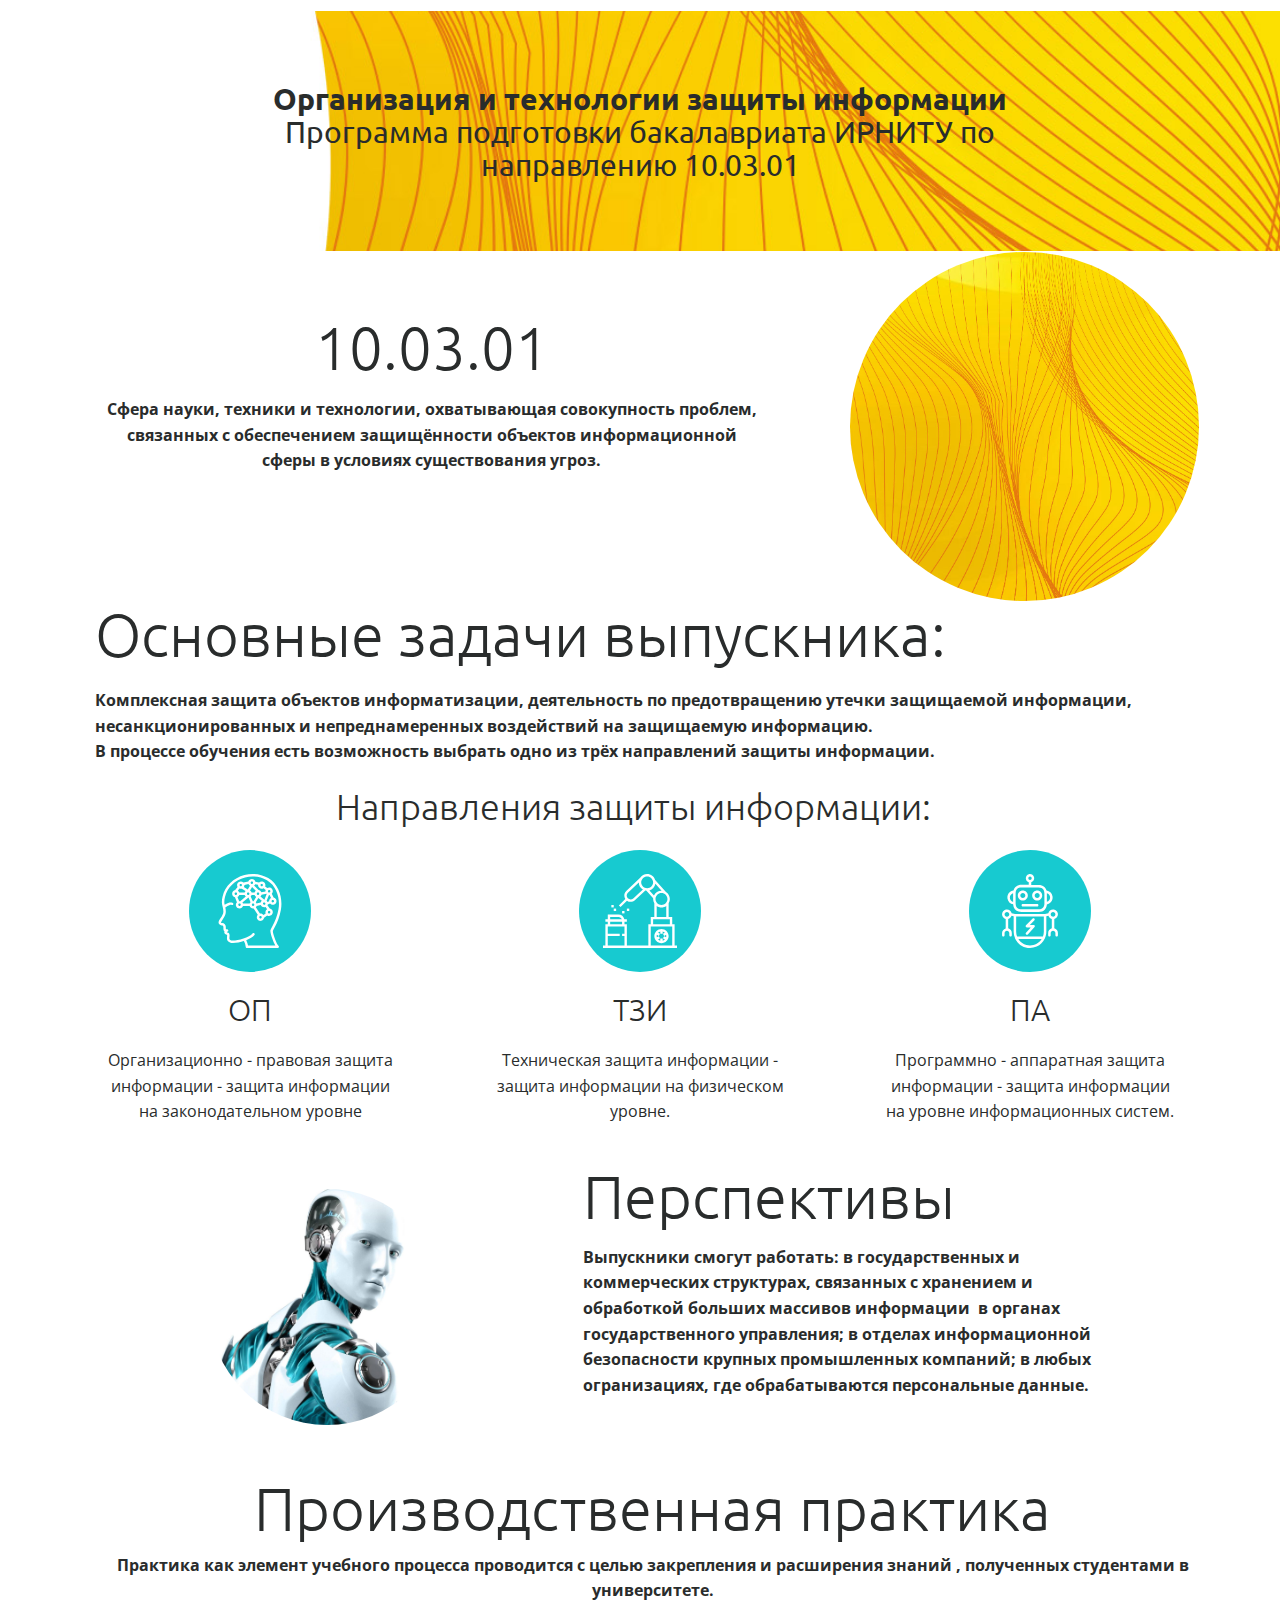
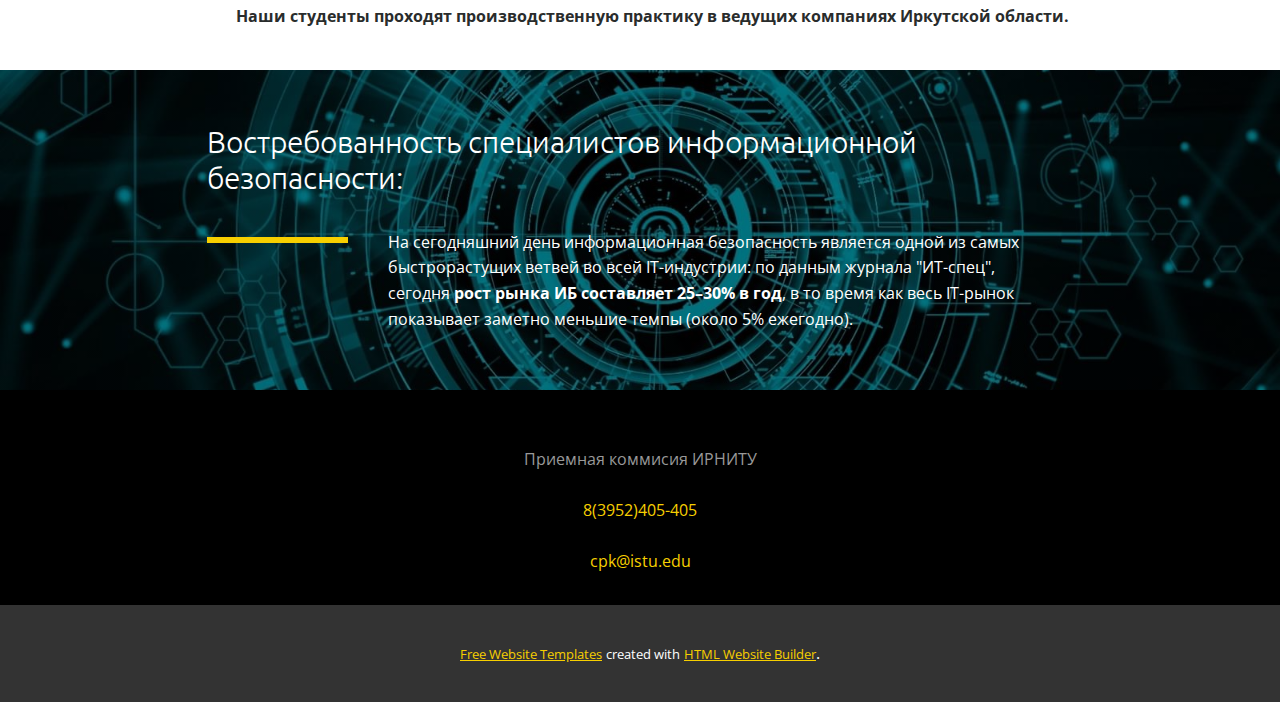
==== commit 44c56620: "Add files via upload" ====
--- a/index.html
+++ b/index.html
@@ -18,8 +18,6 @@
     
     
     
-    
-    
     <script type="application/ld+json">{
 		"@context": "http://schema.org",
 		"@type": "Organization",
@@ -31,20 +29,16 @@
     <meta property="og:type" content="website">
   </head>
   <body data-home-page="Главная.html" data-home-page-title="Главная" class="u-body u-xl-mode" data-lang="ru"><header class="u-clearfix u-header u-header" id="sec-d5ff"><div class="u-clearfix u-sheet u-sheet-1"></div></header> 
-    <section class="u-clearfix u-valign-middle-lg u-valign-middle-md u-valign-middle-sm u-section-1" id="carousel_c23b">
+    <section class="u-clearfix u-valign-middle u-section-1" id="carousel_c23b">
       <div class="u-clearfix u-expanded-width u-layout-wrap u-layout-wrap-1">
         <div class="u-layout">
           <div class="u-layout-row">
-            <div class="u-container-style u-image u-layout-cell u-left-cell u-size-30 u-image-1">
-              <div class="u-container-layout"></div>
-            </div>
-            <div class="u-container-style u-image u-layout-cell u-right-cell u-size-30 u-image-2">
-              <div class="u-container-layout u-valign-middle-lg u-valign-middle-md u-container-layout-2">
-                <div class="u-border-no-bottom u-border-no-left u-border-no-right u-border-no-top u-container-style u-group u-group-1">
-                  <div class="u-container-layout u-valign-middle-md u-valign-middle-sm u-valign-middle-xs u-container-layout-3">
-                    <h1 class="u-text u-title u-text-1">Информационная безопасность</h1>
-                  </div>
-                </div>
+            <div class="u-align-center u-container-style u-image u-layout-cell u-right-cell u-size-60 u-image-1">
+              <div class="u-container-layout u-valign-middle u-container-layout-1">
+                <h1 class="u-text u-text-1"> Организация и технологии защиты информации<br>
+                  <span style="font-weight: 400;">Программа <span style="font-weight: 700;"></span>подготовки бакалавриата ИРНИТУ по направлению 10.03.01 
+                  </span>
+                </h1>
               </div>
             </div>
           </div>
@@ -52,21 +46,21 @@
       </div>
     </section>
     <section class="u-clearfix u-section-2" id="sec-f998">
-      <img src="images/2.jpg" alt="" class="u-image u-image-default u-image-1" data-image-width="693" data-image-height="1080">
-      <div class="u-clearfix u-gutter-30 u-layout-wrap u-layout-wrap-1">
-        <div class="u-layout">
-          <div class="u-layout-row">
-            <div class="u-container-style u-layout-cell u-left-cell u-size-28 u-layout-cell-1">
-              <div class="u-container-layout u-container-layout-1">
-                <h2 class="u-text u-text-1">10.03.01</h2>
-                <p class="u-text u-text-2"><b>Сфера науки, техники и технологии, охватывающая совокупность проблем, связанных с обеспечением защищённости объектов информационной сферы в условиях существования угроз</b>.
-                </p>
-              </div>
-            </div>
-            <div class="u-container-style u-layout-cell u-right-cell u-size-32 u-layout-cell-2">
-              <div class="u-container-layout">
-                <div class="u-expanded-width-xs u-image u-image-circle u-image-2"></div>
-                <div class="u-image u-image-circle u-image-3"></div>
+      <div class="u-clearfix u-sheet u-valign-middle u-sheet-1">
+        <div class="u-clearfix u-expanded-width u-gutter-30 u-layout-wrap u-layout-wrap-1">
+          <div class="u-layout">
+            <div class="u-layout-row">
+              <div class="u-align-center u-container-style u-layout-cell u-left-cell u-size-40 u-layout-cell-1">
+                <div class="u-container-layout u-container-layout-1">
+                  <h2 class="u-text u-text-1">10.03.01</h2>
+                  <p class="u-text u-text-2"><b>Сфера науки, техники и технологии, охватывающая совокупность проблем, связанных с обеспечением защищённости объектов информационной сферы в условиях существования угроз</b>.
+                  </p>
+                </div>
+              </div>
+              <div class="u-container-style u-layout-cell u-right-cell u-size-20 u-layout-cell-2">
+                <div class="u-container-layout u-valign-top u-container-layout-2">
+                  <div class="u-hidden-xs u-image u-image-circle u-image-1"></div>
+                </div>
               </div>
             </div>
           </div>
@@ -74,21 +68,58 @@
       </div>
     </section>
     <section class="u-clearfix u-section-3" id="carousel_7661">
-      <div class="u-clearfix u-sheet u-valign-middle-md u-valign-middle-sm u-valign-middle-xs u-sheet-1">
+      <div class="u-clearfix u-sheet u-sheet-1">
         <div class="u-clearfix u-expanded-width u-gutter-30 u-layout-wrap u-layout-wrap-1">
           <div class="u-gutter-0 u-layout">
             <div class="u-layout-row">
-              <div class="u-container-style u-layout-cell u-left-cell u-size-30 u-layout-cell-1">
-                <div class="u-container-layout u-valign-middle-xl u-container-layout-1">
-                  <div class="u-image u-image-circle u-image-1"></div>
-                  <div class="u-image u-image-circle u-image-2"></div>
-                </div>
-              </div>
-              <div class="u-container-style u-layout-cell u-right-cell u-size-30 u-layout-cell-2">
-                <div class="u-container-layout u-valign-middle-sm u-valign-middle-xs u-valign-top-md u-container-layout-2">
-                  <h2 class="u-text u-text-1">Основные задачи выпускника:</h2>
-                  <p class="u-text u-text-2">Комплексная защита объектов информатизации, деятельность по предотвращению утечки защищаемой информации, несанкционированных и непреднамеренных воздействий на защищаемую информацию.<br>В процессе обучения есть возможность выбрать одно из трёх направлений защиты информации:
+              <div class="u-container-style u-layout-cell u-right-cell u-size-60 u-layout-cell-1">
+                <div class="u-container-layout u-container-layout-1">
+                  <h2 class="u-align-center-xs u-text u-text-1">Основ​ные задачи выпускника:</h2>
+                  <p class="u-text u-text-2">Комплексная защита объектов информатизации, деятельность по предотвращению утечки защищаемой информации, несанкционированных и непреднамеренных воздействий на защищаемую информацию.<br>В процессе обучения есть возможность выбрать одно из трёх направлений защиты информации.
                   </p>
+                  <h2 class="u-align-center-xs u-text u-text-3">Направления защиты информации:</h2>
+                </div>
+              </div>
+            </div>
+          </div>
+        </div>
+        <div class="u-clearfix u-expanded-width u-gutter-30 u-layout-spacing-vertical u-layout-wrap u-layout-wrap-2">
+          <div class="u-layout">
+            <div class="u-layout-row">
+              <div class="u-container-style u-layout-cell u-left-cell u-size-20 u-size-20-md u-layout-cell-2">
+                <div class="u-container-layout u-container-layout-2"><span class="u-icon u-icon-circle u-palette-2-base u-text-body-alt-color u-icon-1"><svg class="u-svg-link" preserveAspectRatio="xMidYMin slice" viewBox="0 0 512.157 512.157" style=""><use xmlns:xlink="http://www.w3.org/1999/xlink" xlink:href="#svg-631e"></use></svg><svg class="u-svg-content" viewBox="0 0 512.157 512.157" x="0px" y="0px" id="svg-631e" style="enable-background:new 0 0 512.157 512.157;"><g transform="translate(-1 -1)"><g><g><path d="M470.991,248.578c13.333-72.417-8.433-171.963-87.742-219.4C333.158,1.078,274.075-6.357,218.583,8.457     C141.716,29.012,85.216,84.17,67.449,156.003c-3.961,14.57-5.64,29.666-4.975,44.75c0.851,9.359,2.578,18.618,5.159,27.654     c3.473,11.5,5.193,23.458,5.1,35.471c-0.358,14.3-10.208,29.137-18.908,42.229c-9.484,14.287-17.675,26.625-12.925,38.004     c4.508,7.713,12.442,12.795,21.333,13.667c0.512,0.092,1.03,0.145,1.55,0.158c2.376-0.291,4.758,0.497,6.491,2.149     s2.635,3.993,2.459,6.38c0,17.733,0.442,26.883,7.767,31.079c-0.639,1.334-1.085,2.753-1.325,4.212     c-0.736,5.006,1.067,10.049,4.808,13.454c3.72,3.603,8.433,6.009,13.533,6.908c0.358,0.083,0.7,0.146,1.033,0.225     c0.202,1.269,0.291,2.553,0.267,3.838c-0.061,3.173-0.286,6.342-0.675,9.492c-1.417,13.65-3.358,32.346,23.95,41.271     c5.481,1.532,11.162,2.223,16.85,2.05c25.858-1.148,51.413-6.047,75.863-14.542c7.059,12.31,11.315,26.026,12.462,40.171     c-0.001,2.263,0.898,4.434,2.499,6.035c1.6,1.6,3.771,2.499,6.035,2.499h213.333c3.649-0.045,6.86-2.422,7.967-5.9     c1.122-3.526-0.1-7.376-3.05-9.609c-8.829-6.704-38.068-77.335-38.967-102.705c2.577-5.851,6.029-12.421,10.117-20.053     C447.459,335.662,462.94,292.958,470.991,248.578z M397.953,394.086c0.217,20.408,18.615,74.332,34.421,102.005H243.61     c-2.125-13.075-6.361-25.717-12.543-37.432c24.724-9.69,46.503-22.149,56.957-35.822c2.845-3.747,2.123-9.09-1.616-11.946     c-3.738-2.857-9.083-2.15-11.951,1.579c-24.15,31.6-124.633,55.592-147.067,48.254c-14.208-4.646-13.642-10.1-12.275-23.283     c0.453-3.737,0.709-7.495,0.767-11.258c0-14.379-5.8-18.671-14.517-20.692c-1.645-0.235-3.216-0.842-4.592-1.775     c1.675-1.601,3.576-2.947,5.642-3.996c3.562-1.75,5.448-5.724,4.55-9.59s-4.34-6.603-8.309-6.606c-3.083,0-6.508,0-8.308-0.225     c-0.542-5.594-0.726-11.216-0.55-16.833c0.167-6.729-2.391-13.24-7.093-18.056c-4.702-4.816-11.151-7.529-17.882-7.523     c-6.15-1.296-8.017-2.963-8.175-3.35c-1.242-2.962,6.983-15.337,11.4-21.987c9.475-14.267,21.267-32.025,21.75-51.237     c0.239-10.661-0.947-21.306-3.527-31.653c9.305-8.188,20.286-14.244,32.177-17.743c4.237-0.74,8.591-0.435,12.683,0.887     c4.543,1.252,9.24-1.416,10.492-5.958c1.252-4.543-1.416-9.24-5.958-10.492c-6.72-2.068-13.844-2.458-20.75-1.138     c-12.059,3.072-23.329,8.669-33.065,16.421c-1.166-4.971-1.955-10.023-2.36-15.113c-0.578-13.298,0.949-26.604,4.525-39.425     c16.5-66.688,67.15-115.95,138.983-135.159c51.027-13.685,105.38-6.908,151.484,18.888     c72.325,43.254,92.025,134.854,79.725,201.658c-7.669,42.662-22.567,83.702-44.05,121.35     c-4.692,8.754-8.742,16.313-11.667,23.308C397.996,391.396,397.811,392.748,397.953,394.086z"></path><path d="M414.89,268.074c1.221-13.163-7.79-25.088-20.787-27.508l-16.341-22.651c1.002-1.848,1.77-3.814,2.286-5.853     l15.825-6.328c7.309,8.32,19.147,10.982,29.313,6.591c10.166-4.391,16.344-14.834,15.298-25.859s-9.08-20.118-19.891-22.518     l-12.82-25.573c8.993-9.163,9.77-23.584,1.812-33.659c-7.958-10.076-22.166-12.662-33.163-6.036l-14.296-11.869     c1.082-2.828,1.648-5.826,1.672-8.854c0.023-10.455-6.328-19.869-16.031-23.762c-9.703-3.894-20.8-1.481-28.01,6.09     l-25.299-6.324c-3.03-10.974-12.982-18.6-24.367-18.669c-11.385-0.069-21.429,7.435-24.592,18.371l-33.81,6.762     c-8.819-9.51-23.375-10.877-33.81-3.174c-10.435,7.702-13.418,22.014-6.93,33.244l-16.567,22.063     c-11.872,2.146-20.62,12.311-20.973,24.37c-0.353,12.059,7.786,22.718,19.512,25.555l13.699,33.819     c-7.516,7.378-9.735,18.612-5.589,28.295c4.146,9.682,13.808,15.829,24.334,15.481s19.762-7.118,23.26-17.053h45.813     c3.825,11.766,15.761,18.89,27.932,16.672l28.329,43.091c-7.268,8.058-8.649,19.828-3.445,29.35     c5.204,9.521,15.858,14.714,26.564,12.947c10.706-1.767,19.126-10.107,20.995-20.796l21.147-16.903     c4.024,2.537,8.681,3.891,13.438,3.907C402.619,291.302,413.67,281.238,414.89,268.074z M414.999,180.357     c4.268-0.009,7.886,3.137,8.47,7.364c0.585,4.227-2.044,8.237-6.153,9.387s-8.437-0.913-10.132-4.83     c-0.029-0.078-0.013-0.159-0.044-0.237l-0.054-0.083c-0.397-0.975-0.608-2.015-0.621-3.068     C406.471,184.18,410.288,180.362,414.999,180.357z M381.045,118.889c0.819-3.961,4.31-6.802,8.355-6.799     c4.713,0,8.533,3.82,8.533,8.533s-3.82,8.533-8.533,8.533c-1.056-0.013-2.099-0.224-3.077-0.622l-0.073-0.048     c-0.075-0.03-0.154-0.014-0.231-0.043C382.303,126.842,380.225,122.851,381.045,118.889z M372.556,139.75L372.556,139.75     l-15.769,39.428l-27.643-22.114c3.75-3.199,6.49-7.418,7.89-12.145l33.81-6.762C371.381,138.726,371.968,139.232,372.556,139.75z      M363.471,208.263c-1.149,4.104-5.152,6.73-9.375,6.148c-4.222-0.582-7.367-4.191-7.363-8.454     c0.005-4.711,3.822-8.529,8.533-8.533c1.056,0.013,2.099,0.224,3.077,0.622l0.073,0.048c0.077,0.031,0.158,0.018,0.235,0.046     C362.562,199.836,364.62,204.158,363.471,208.263z M338.199,69.424c4.713,0,8.533,3.82,8.533,8.533s-3.821,8.533-8.533,8.533     s-8.533-3.82-8.533-8.533C329.671,73.246,333.488,69.429,338.199,69.424z M293.293,71.26l19.491,4.873     c-0.045,0.614-0.184,1.2-0.184,1.825c0.015,14.132,11.468,25.585,25.6,25.6c4.576-0.024,9.061-1.287,12.976-3.656l14.297,11.869     c-1.082,2.828-1.649,5.826-1.673,8.854c0,0.516,0.123,0.999,0.152,1.508l-27.792,5.558c-3.485-8.112-10.903-13.857-19.629-15.202     l-31.244-31.243C288.756,78.646,291.511,75.211,293.293,71.26z M321.133,137.691c0,4.713-3.82,8.533-8.533,8.533     c-4.711-0.005-8.529-3.822-8.533-8.533c0-4.713,3.82-8.533,8.533-8.533S321.133,132.978,321.133,137.691z M269.933,52.357     c4.713,0,8.533,3.82,8.533,8.533s-3.82,8.533-8.533,8.533s-8.533-3.82-8.533-8.533C261.404,56.18,265.222,52.362,269.933,52.357z      M271.624,91.72l25.62,25.617c-3.983,3.009-6.998,7.118-8.672,11.82H268.36c-2.015-5.65-5.953-10.411-11.125-13.451     L271.624,91.72z M218.581,76.45l27.792-5.558c2.181,5.03,5.917,9.23,10.658,11.983l-15.49,25.817L214.763,91.51     c2.58-4.051,3.956-8.751,3.97-13.553C218.733,77.441,218.61,76.958,218.581,76.45z M252.866,137.691     c0,4.713-3.82,8.533-8.533,8.533c-4.711-0.005-8.529-3.822-8.533-8.533c0-4.713,3.82-8.533,8.533-8.533     S252.866,132.978,252.866,137.691z M193.133,69.424c4.713,0,8.533,3.82,8.533,8.533s-3.82,8.533-8.533,8.533     s-8.533-3.82-8.533-8.533C184.604,73.246,188.422,69.429,193.133,69.424z M183.845,101.75c5.199,2.144,10.987,2.389,16.349,0.693     l26.347,16.905c-2.804,2.747-4.938,6.104-6.235,9.809h-37.279c-1.863-5.282-5.405-9.809-10.085-12.886L183.845,101.75z      M158.999,146.224c-4.713,0-8.533-3.82-8.533-8.533c0.005-4.711,3.822-8.529,8.533-8.533c4.713,0,8.533,3.82,8.533,8.533     S163.712,146.224,158.999,146.224z M184.599,223.024c-4.713,0-8.533-3.821-8.533-8.533c0-4.713,3.82-8.533,8.533-8.533     s8.533,3.821,8.533,8.533C193.128,219.202,189.31,223.019,184.599,223.024z M189.452,189.381     c-1.598-0.318-3.224-0.482-4.853-0.491c-0.845,0-1.643,0.169-2.467,0.25l-11.628-28.707c5.839-2.959,10.32-8.045,12.522-14.209     h37.279c1.537,4.298,4.198,8.105,7.706,11.024L189.452,189.381z M254.439,205.957h-45.813c-0.911-2.556-2.226-4.95-3.894-7.09     l41.909-34.924l14.271,32.008C257.996,198.729,255.778,202.158,254.439,205.957z M268.36,146.224h20.213     c2.015,5.65,5.953,10.411,11.125,13.451l-17.742,29.569c-1.154-0.198-2.319-0.316-3.489-0.353c-0.661,0-1.282,0.146-1.931,0.195     l-14.649-32.855C264.803,153.452,267.021,150.023,268.36,146.224z M278.466,223.024c-4.713,0-8.533-3.821-8.533-8.533     c0-4.713,3.821-8.533,8.533-8.533c4.713,0,8.533,3.821,8.533,8.533C286.995,219.202,283.177,223.019,278.466,223.024z      M314.891,167.52l23.831,19.065c-3.749,3.2-6.49,7.419-7.89,12.145l-28.806,5.761c-1.187-2.727-2.839-5.226-4.883-7.386     L314.891,167.52z M329.666,308.357c-4.713,0-8.533-3.82-8.533-8.533s3.82-8.533,8.533-8.533s8.533,3.82,8.533,8.533     C338.195,304.535,334.377,308.353,329.666,308.357z M363.799,265.691c0.031,2.851,0.544,5.676,1.517,8.356l-14.405,11.515     c-5.386-8.413-15.323-12.737-25.15-10.943l-28.329-43.091c2.531-2.822,4.399-6.173,5.468-9.809l28.806-5.761     c5.492,12.971,20.439,19.057,33.429,13.611l10.527,14.592C368.288,248.839,363.814,256.958,363.799,265.691z M372.11,186.831     l16.282-40.709c0.341,0.014,0.662,0.102,1.007,0.102c1.028-0.04,2.053-0.144,3.069-0.31l10.332,20.611     c-8.226,4.438-13.368,13.019-13.401,22.366c0,0.346,0.089,0.667,0.102,1.01l-11.473,4.587     C376.561,191.583,374.552,188.984,372.11,186.831z M389.399,274.224c-4.713,0-8.533-3.82-8.533-8.533     c0.005-4.711,3.822-8.529,8.533-8.533c4.713,0,8.533,3.82,8.533,8.533S394.112,274.224,389.399,274.224z"></path>
+</g>
+</g>
+</g></svg></span>
+                  <h3 class="u-align-center u-text u-text-4">ОП</h3>
+                  <p class="u-align-center u-text u-text-5">Организационно - правовая защита информации - защита информации на законодательном уровне</p>
+                </div>
+              </div>
+              <div class="u-container-style u-layout-cell u-size-20 u-size-20-md u-layout-cell-3">
+                <div class="u-container-layout u-container-layout-3"><span class="u-icon u-icon-circle u-palette-2-base u-text-body-alt-color u-icon-2"><svg class="u-svg-link" preserveAspectRatio="xMidYMin slice" viewBox="0 0 496 496" style=""><use xmlns:xlink="http://www.w3.org/1999/xlink" xlink:href="#svg-4015"></use></svg><svg class="u-svg-content" viewBox="0 0 496 496" x="0px" y="0px" id="svg-4015" style="enable-background:new 0 0 496 496;"><g><g><g><rect x="72" y="232" width="16" height="16"></rect><rect x="56" y="208" width="16" height="16"></rect><rect x="128" y="248" width="16" height="16"></rect><rect x="160" y="232" width="16" height="16"></rect><path d="M392,464c26.472,0,48-21.528,48-48s-21.528-48-48-48s-48,21.528-48,48S365.528,464,392,464z M361.288,407.512     l12.856,7.424l8-13.856L369.2,393.6c4-4.072,9.104-6.984,14.8-8.464V400h16v-14.864c5.688,1.48,10.8,4.392,14.8,8.464     l-12.936,7.472l8,13.856l12.856-7.424c0.744,2.728,1.28,5.536,1.28,8.496c0,2.96-0.536,5.768-1.288,8.488l-12.856-7.424     l-8,13.856l12.944,7.48c-4,4.072-9.112,6.984-14.8,8.464V432h-16v14.864c-5.688-1.48-10.8-4.392-14.8-8.464l12.936-7.472     l-8-13.856l-12.856,7.424c-0.744-2.728-1.28-5.536-1.28-8.496C360,413.04,360.536,410.232,361.288,407.512z"></path><path d="M480,480V336h-16v-48h-24v-91.304c5.048-8.408,8-18.2,8-28.696c0-19.864-10.432-37.304-26.064-47.248l-72.312-80.808     C342.704,16.872,321.296,0,296,0c-19.648,0-36.936,10.2-46.936,25.56l-93.16,88.496c-8.312,7.896-12.976,18.56-13.128,30.024     c-0.104,8.352,2.256,16.32,6.648,23.184l-43.08,43.08l11.312,11.312l42.832-42.832c7.312,5.256,15.848,8.016,24.456,8.008     c10.232,0,20.488-3.728,28.608-11.224l70.368-64.96c2.408,0.536,4.872,0.904,7.392,1.112l44.976,50.592     C336.096,164.216,336,166.096,336,168c0,10.496,2.96,20.288,8,28.696V288h-24v48h-16v144H160V336h-16v-16h16v-16h-16.808     c-3.72-18.232-19.872-32-39.192-32H32v32H16v16h16v16H16v144H0v16h16h144h144h176h16v-16H480z M48,288h56     c10.416,0,19.216,6.712,22.528,16H48V288z M48,320h80v16H48V320z M144,400h-16v16h16v64H32v-64h80v-16H32v-48h112V400z M432,168     c0,22.056-17.944,40-40,40c-22.056,0-40-17.944-40-40c0-22.056,17.944-40,40-40C414.056,128,432,145.944,432,168z M424,213.888     V288h-64v-74.112C369.08,220.24,380.104,224,392,224S414.92,220.24,424,213.888z M202.704,163.848     c-10.368,9.568-26.28,9.256-36.256-0.72c-5.032-5.032-7.76-11.728-7.664-18.84s2.984-13.736,8.144-18.632l73.088-69.44     c0.08,20.352,11.096,38.128,27.44,47.864L202.704,163.848z M295.944,96C273.912,95.96,256,78.032,256,56     c0-22.056,17.944-40,40-40c22.056,0,40,17.944,40,40c0,22.04-17.928,39.976-39.968,40H295.944z M341.44,144.088l-30.4-34.2     c20.568-5.752,36.36-22.952,40.072-44.288l41.544,46.432c-0.216,0-0.432-0.032-0.656-0.032     C369.688,112,350.432,125.152,341.44,144.088z M336,304h8h96h8v32H336V304z M464,480H320V352h144V480z"></path>
+</g>
+</g>
+</g></svg></span>
+                  <h3 class="u-align-center u-text u-text-6"> ТЗИ</h3>
+                  <p class="u-align-center u-text u-text-7">Техническая защита информации - защита информации на физическом уровне.</p>
+                </div>
+              </div>
+              <div class="u-container-style u-layout-cell u-right-cell u-size-20 u-size-20-md u-layout-cell-4">
+                <div class="u-container-layout u-container-layout-4"><span class="u-icon u-icon-circle u-palette-2-base u-text-body-alt-color u-icon-3"><svg class="u-svg-link" preserveAspectRatio="xMidYMin slice" viewBox="0 0 471.477 471.477" style=""><use xmlns:xlink="http://www.w3.org/1999/xlink" xlink:href="#svg-1d28"></use></svg><svg class="u-svg-content" viewBox="0 0 471.477 471.477" x="0px" y="0px" id="svg-1d28" style="enable-background:new 0 0 471.477 471.477;"><g><g><path d="M190.024,105.178c-17.673,0-32,14.327-32,32s14.327,32,32,32c17.673,0,32-14.327,32-32S207.697,105.178,190.024,105.178z     M190.024,153.178c-8.837,0-16-7.163-16-16c0.044-8.805,7.195-15.92,16-15.92v-0.08c8.837,0,16,7.163,16,16    S198.861,153.178,190.024,153.178z"></path>
+</g>
+</g><g><g><path d="M281.544,105.178c-17.673,0-32,14.327-32,32s14.327,32,32,32c17.673,0,32-14.327,32-32S299.217,105.178,281.544,105.178z     M281.544,153.178c-8.837,0-16-7.163-16-16c0.044-8.805,7.195-15.92,16-15.92v-0.08c8.837,0,16,7.163,16,16    S290.381,153.178,281.544,153.178z"></path>
+</g>
+</g><g><g><path d="M379.097,142.007c-3.452-18.993-18.742-33.603-37.872-36.189c-5.28-19.52-20.48-36.16-51.04-36.16h-46.4v-17.6    c14.034-4.418,21.829-19.377,17.41-33.41c-4.418-14.034-19.377-21.829-33.41-17.41c-14.034,4.418-21.829,19.377-17.41,33.41    c2.613,8.298,9.112,14.798,17.41,17.41v17.2h-46.32c-21.6,0-44.32,9.92-51.2,36.16c-24.381,3.347-41.433,25.825-38.086,50.206    c2.624,19.117,17.255,34.372,36.246,37.794l-0.08,0.4c2.4,35.12,28.48,48,53.04,48h108.8c36.56,0,51.2-24,53.04-48    C367.437,189.416,383.498,166.22,379.097,142.007z M128.104,177.818c-15.11-4.368-23.819-20.158-19.452-35.268    c2.715-9.393,10.059-16.737,19.452-19.452V177.818z M225.144,27.098c0-5.876,4.764-10.64,10.64-10.64    c5.876,0,10.64,4.764,10.64,10.64c0,5.876-4.764,10.64-10.64,10.64C229.908,37.738,225.144,32.974,225.144,27.098z     M327.464,188.058c0,13.92-4.88,37.28-37.28,37.28h-108.72c-13.92,0-37.28-4.88-37.28-37.28l-0.08-64.96    c0-32.48,23.36-37.28,37.28-37.28h108.8c32.48,0,37.28,23.36,37.28,37.28V188.058z M343.144,177.258v-54.72    c12.196,3.52,20.604,14.667,20.64,27.36C363.748,162.591,355.34,173.738,343.144,177.258z"></path>
+</g>
+</g><g><g><path d="M281.544,190.938h-91.52c-4.418,0-8,3.582-8,8s3.582,8,8,8h91.52c4.418,0,8-3.582,8-8S285.962,190.938,281.544,190.938z"></path>
+</g>
+</g><g><g><path d="M413.784,256.778L413.784,256.778c-0.153-17.142-14.173-30.915-31.315-30.762c-14.344,0.128-26.732,10.067-29.965,24.042    l-21.36,4.16h-190.72l-21.36-4.16c-3.66-16.748-20.203-27.358-36.951-23.698c-16.748,3.66-27.358,20.203-23.698,36.951    c2.488,11.384,11.141,20.416,22.409,23.388v59.76c-13.533,3.61-22.972,15.834-23.04,29.84v14.16c0,4.418,3.582,8,8,8s8-3.582,8-8    v-14.24c0-8.306,6.734-15.04,15.04-15.04c8.306,0,15.04,6.734,15.04,15.04v14.24c0,4.418,3.582,8,8,8c4.418,0,8-3.582,8-8v-14.24    c-0.068-14.006-9.507-26.23-23.04-29.84v-59.76c10.163-2.738,18.239-10.453,21.44-20.48l13.36,2.64v98.72    c0.016,14.473,3.068,28.781,8.96,42v0.72c23.619,52.357,85.21,75.653,137.566,52.034c23.106-10.424,41.61-28.927,52.034-52.034    l0.4-0.88c5.955-13.151,9.089-27.404,9.2-41.84v-98.72l13.36-2.64c3.201,10.027,11.277,17.742,21.44,20.48v59.76    c-13.533,3.61-22.972,15.834-23.04,29.84v14.24c0,4.418,3.582,8,8,8s8-3.582,8-8v-14.24c0.008-8.306,6.748-15.034,15.054-15.026    c8.295,0.008,15.018,6.731,15.026,15.026v14.24c0,4.418,3.582,8,8,8s8-3.582,8-8v-14.24c-0.068-14.006-9.507-26.23-23.04-29.84    v-59.76C404.18,283.069,413.696,270.829,413.784,256.778z M88.824,271.818c-8.306,0-15.04-6.734-15.04-15.04    c0-8.306,6.734-15.04,15.04-15.04c8.306,0,15.04,6.734,15.04,15.04C103.864,265.084,97.13,271.818,88.824,271.818z     M235.784,455.578c-30.139-0.001-58.182-15.425-74.32-40.88h148.64C293.966,440.152,265.923,455.577,235.784,455.578z     M323.784,367.578c-0.039,10.668-2.018,21.24-5.84,31.2h-164.48c-3.822-9.96-5.801-20.532-5.84-31.2v-97.36h176.16V367.578z     M382.827,271.816c-0.028,0-0.055,0.001-0.083,0.001l-0.16-0.24c-8.306,0-15.04-6.734-15.04-15.04    c0-8.306,6.734-15.04,15.04-15.04c8.306,0,15.04,6.734,15.04,15.04C397.757,264.843,391.132,271.683,382.827,271.816z"></path>
+</g>
+</g><g><g><path d="M264.085,326.679c-1.465-1.322-3.367-2.056-5.341-2.061h-24l29.44-30.24c2.83-3.393,2.375-8.437-1.018-11.268    c-3.034-2.531-7.461-2.468-10.422,0.148l-42.64,43.84c-3.093,3.155-3.042,8.22,0.113,11.313c1.507,1.477,3.537,2.299,5.647,2.287    h24.64l-30.32,33.76c-2.952,3.272-2.702,8.316,0.56,11.28h0c3.272,2.952,8.316,2.702,11.28-0.56l42.64-47.2    C267.624,334.698,267.365,329.639,264.085,326.679z"></path>
+</g>
+</g></svg></span>
+                  <h3 class="u-align-center u-text u-text-8">ПА</h3>
+                  <p class="u-align-center u-text u-text-9">Программно - аппаратная защита информации - защита информации на уровне информационных систем.</p>
                 </div>
               </div>
             </div>
@@ -97,43 +128,20 @@
       </div>
     </section>
     <section class="u-clearfix u-section-4" id="sec-22e2">
-      <div class="u-clearfix u-gutter-30 u-layout-spacing-vertical u-layout-wrap u-layout-wrap-1">
-        <div class="u-layout">
-          <div class="u-layout-row">
-            <div class="u-container-style u-layout-cell u-left-cell u-size-20 u-size-20-md u-layout-cell-1">
-              <div class="u-container-layout u-valign-middle-xs u-container-layout-1"><span class="u-icon u-icon-circle u-palette-2-base u-text-body-alt-color u-icon-1"><svg class="u-svg-link" preserveAspectRatio="xMidYMin slice" viewBox="0 0 512.157 512.157" style=""><use xmlns:xlink="http://www.w3.org/1999/xlink" xlink:href="#svg-631e"></use></svg><svg class="u-svg-content" viewBox="0 0 512.157 512.157" x="0px" y="0px" id="svg-631e" style="enable-background:new 0 0 512.157 512.157;"><g transform="translate(-1 -1)"><g><g><path d="M470.991,248.578c13.333-72.417-8.433-171.963-87.742-219.4C333.158,1.078,274.075-6.357,218.583,8.457     C141.716,29.012,85.216,84.17,67.449,156.003c-3.961,14.57-5.64,29.666-4.975,44.75c0.851,9.359,2.578,18.618,5.159,27.654     c3.473,11.5,5.193,23.458,5.1,35.471c-0.358,14.3-10.208,29.137-18.908,42.229c-9.484,14.287-17.675,26.625-12.925,38.004     c4.508,7.713,12.442,12.795,21.333,13.667c0.512,0.092,1.03,0.145,1.55,0.158c2.376-0.291,4.758,0.497,6.491,2.149     s2.635,3.993,2.459,6.38c0,17.733,0.442,26.883,7.767,31.079c-0.639,1.334-1.085,2.753-1.325,4.212     c-0.736,5.006,1.067,10.049,4.808,13.454c3.72,3.603,8.433,6.009,13.533,6.908c0.358,0.083,0.7,0.146,1.033,0.225     c0.202,1.269,0.291,2.553,0.267,3.838c-0.061,3.173-0.286,6.342-0.675,9.492c-1.417,13.65-3.358,32.346,23.95,41.271     c5.481,1.532,11.162,2.223,16.85,2.05c25.858-1.148,51.413-6.047,75.863-14.542c7.059,12.31,11.315,26.026,12.462,40.171     c-0.001,2.263,0.898,4.434,2.499,6.035c1.6,1.6,3.771,2.499,6.035,2.499h213.333c3.649-0.045,6.86-2.422,7.967-5.9     c1.122-3.526-0.1-7.376-3.05-9.609c-8.829-6.704-38.068-77.335-38.967-102.705c2.577-5.851,6.029-12.421,10.117-20.053     C447.459,335.662,462.94,292.958,470.991,248.578z M397.953,394.086c0.217,20.408,18.615,74.332,34.421,102.005H243.61     c-2.125-13.075-6.361-25.717-12.543-37.432c24.724-9.69,46.503-22.149,56.957-35.822c2.845-3.747,2.123-9.09-1.616-11.946     c-3.738-2.857-9.083-2.15-11.951,1.579c-24.15,31.6-124.633,55.592-147.067,48.254c-14.208-4.646-13.642-10.1-12.275-23.283     c0.453-3.737,0.709-7.495,0.767-11.258c0-14.379-5.8-18.671-14.517-20.692c-1.645-0.235-3.216-0.842-4.592-1.775     c1.675-1.601,3.576-2.947,5.642-3.996c3.562-1.75,5.448-5.724,4.55-9.59s-4.34-6.603-8.309-6.606c-3.083,0-6.508,0-8.308-0.225     c-0.542-5.594-0.726-11.216-0.55-16.833c0.167-6.729-2.391-13.24-7.093-18.056c-4.702-4.816-11.151-7.529-17.882-7.523     c-6.15-1.296-8.017-2.963-8.175-3.35c-1.242-2.962,6.983-15.337,11.4-21.987c9.475-14.267,21.267-32.025,21.75-51.237     c0.239-10.661-0.947-21.306-3.527-31.653c9.305-8.188,20.286-14.244,32.177-17.743c4.237-0.74,8.591-0.435,12.683,0.887     c4.543,1.252,9.24-1.416,10.492-5.958c1.252-4.543-1.416-9.24-5.958-10.492c-6.72-2.068-13.844-2.458-20.75-1.138     c-12.059,3.072-23.329,8.669-33.065,16.421c-1.166-4.971-1.955-10.023-2.36-15.113c-0.578-13.298,0.949-26.604,4.525-39.425     c16.5-66.688,67.15-115.95,138.983-135.159c51.027-13.685,105.38-6.908,151.484,18.888     c72.325,43.254,92.025,134.854,79.725,201.658c-7.669,42.662-22.567,83.702-44.05,121.35     c-4.692,8.754-8.742,16.313-11.667,23.308C397.996,391.396,397.811,392.748,397.953,394.086z"></path><path d="M414.89,268.074c1.221-13.163-7.79-25.088-20.787-27.508l-16.341-22.651c1.002-1.848,1.77-3.814,2.286-5.853     l15.825-6.328c7.309,8.32,19.147,10.982,29.313,6.591c10.166-4.391,16.344-14.834,15.298-25.859s-9.08-20.118-19.891-22.518     l-12.82-25.573c8.993-9.163,9.77-23.584,1.812-33.659c-7.958-10.076-22.166-12.662-33.163-6.036l-14.296-11.869     c1.082-2.828,1.648-5.826,1.672-8.854c0.023-10.455-6.328-19.869-16.031-23.762c-9.703-3.894-20.8-1.481-28.01,6.09     l-25.299-6.324c-3.03-10.974-12.982-18.6-24.367-18.669c-11.385-0.069-21.429,7.435-24.592,18.371l-33.81,6.762     c-8.819-9.51-23.375-10.877-33.81-3.174c-10.435,7.702-13.418,22.014-6.93,33.244l-16.567,22.063     c-11.872,2.146-20.62,12.311-20.973,24.37c-0.353,12.059,7.786,22.718,19.512,25.555l13.699,33.819     c-7.516,7.378-9.735,18.612-5.589,28.295c4.146,9.682,13.808,15.829,24.334,15.481s19.762-7.118,23.26-17.053h45.813     c3.825,11.766,15.761,18.89,27.932,16.672l28.329,43.091c-7.268,8.058-8.649,19.828-3.445,29.35     c5.204,9.521,15.858,14.714,26.564,12.947c10.706-1.767,19.126-10.107,20.995-20.796l21.147-16.903     c4.024,2.537,8.681,3.891,13.438,3.907C402.619,291.302,413.67,281.238,414.89,268.074z M414.999,180.357     c4.268-0.009,7.886,3.137,8.47,7.364c0.585,4.227-2.044,8.237-6.153,9.387s-8.437-0.913-10.132-4.83     c-0.029-0.078-0.013-0.159-0.044-0.237l-0.054-0.083c-0.397-0.975-0.608-2.015-0.621-3.068     C406.471,184.18,410.288,180.362,414.999,180.357z M381.045,118.889c0.819-3.961,4.31-6.802,8.355-6.799     c4.713,0,8.533,3.82,8.533,8.533s-3.82,8.533-8.533,8.533c-1.056-0.013-2.099-0.224-3.077-0.622l-0.073-0.048     c-0.075-0.03-0.154-0.014-0.231-0.043C382.303,126.842,380.225,122.851,381.045,118.889z M372.556,139.75L372.556,139.75     l-15.769,39.428l-27.643-22.114c3.75-3.199,6.49-7.418,7.89-12.145l33.81-6.762C371.381,138.726,371.968,139.232,372.556,139.75z      M363.471,208.263c-1.149,4.104-5.152,6.73-9.375,6.148c-4.222-0.582-7.367-4.191-7.363-8.454     c0.005-4.711,3.822-8.529,8.533-8.533c1.056,0.013,2.099,0.224,3.077,0.622l0.073,0.048c0.077,0.031,0.158,0.018,0.235,0.046     C362.562,199.836,364.62,204.158,363.471,208.263z M338.199,69.424c4.713,0,8.533,3.82,8.533,8.533s-3.821,8.533-8.533,8.533     s-8.533-3.82-8.533-8.533C329.671,73.246,333.488,69.429,338.199,69.424z M293.293,71.26l19.491,4.873     c-0.045,0.614-0.184,1.2-0.184,1.825c0.015,14.132,11.468,25.585,25.6,25.6c4.576-0.024,9.061-1.287,12.976-3.656l14.297,11.869     c-1.082,2.828-1.649,5.826-1.673,8.854c0,0.516,0.123,0.999,0.152,1.508l-27.792,5.558c-3.485-8.112-10.903-13.857-19.629-15.202     l-31.244-31.243C288.756,78.646,291.511,75.211,293.293,71.26z M321.133,137.691c0,4.713-3.82,8.533-8.533,8.533     c-4.711-0.005-8.529-3.822-8.533-8.533c0-4.713,3.82-8.533,8.533-8.533S321.133,132.978,321.133,137.691z M269.933,52.357     c4.713,0,8.533,3.82,8.533,8.533s-3.82,8.533-8.533,8.533s-8.533-3.82-8.533-8.533C261.404,56.18,265.222,52.362,269.933,52.357z      M271.624,91.72l25.62,25.617c-3.983,3.009-6.998,7.118-8.672,11.82H268.36c-2.015-5.65-5.953-10.411-11.125-13.451     L271.624,91.72z M218.581,76.45l27.792-5.558c2.181,5.03,5.917,9.23,10.658,11.983l-15.49,25.817L214.763,91.51     c2.58-4.051,3.956-8.751,3.97-13.553C218.733,77.441,218.61,76.958,218.581,76.45z M252.866,137.691     c0,4.713-3.82,8.533-8.533,8.533c-4.711-0.005-8.529-3.822-8.533-8.533c0-4.713,3.82-8.533,8.533-8.533     S252.866,132.978,252.866,137.691z M193.133,69.424c4.713,0,8.533,3.82,8.533,8.533s-3.82,8.533-8.533,8.533     s-8.533-3.82-8.533-8.533C184.604,73.246,188.422,69.429,193.133,69.424z M183.845,101.75c5.199,2.144,10.987,2.389,16.349,0.693     l26.347,16.905c-2.804,2.747-4.938,6.104-6.235,9.809h-37.279c-1.863-5.282-5.405-9.809-10.085-12.886L183.845,101.75z      M158.999,146.224c-4.713,0-8.533-3.82-8.533-8.533c0.005-4.711,3.822-8.529,8.533-8.533c4.713,0,8.533,3.82,8.533,8.533     S163.712,146.224,158.999,146.224z M184.599,223.024c-4.713,0-8.533-3.821-8.533-8.533c0-4.713,3.82-8.533,8.533-8.533     s8.533,3.821,8.533,8.533C193.128,219.202,189.31,223.019,184.599,223.024z M189.452,189.381     c-1.598-0.318-3.224-0.482-4.853-0.491c-0.845,0-1.643,0.169-2.467,0.25l-11.628-28.707c5.839-2.959,10.32-8.045,12.522-14.209     h37.279c1.537,4.298,4.198,8.105,7.706,11.024L189.452,189.381z M254.439,205.957h-45.813c-0.911-2.556-2.226-4.95-3.894-7.09     l41.909-34.924l14.271,32.008C257.996,198.729,255.778,202.158,254.439,205.957z M268.36,146.224h20.213     c2.015,5.65,5.953,10.411,11.125,13.451l-17.742,29.569c-1.154-0.198-2.319-0.316-3.489-0.353c-0.661,0-1.282,0.146-1.931,0.195     l-14.649-32.855C264.803,153.452,267.021,150.023,268.36,146.224z M278.466,223.024c-4.713,0-8.533-3.821-8.533-8.533     c0-4.713,3.821-8.533,8.533-8.533c4.713,0,8.533,3.821,8.533,8.533C286.995,219.202,283.177,223.019,278.466,223.024z      M314.891,167.52l23.831,19.065c-3.749,3.2-6.49,7.419-7.89,12.145l-28.806,5.761c-1.187-2.727-2.839-5.226-4.883-7.386     L314.891,167.52z M329.666,308.357c-4.713,0-8.533-3.82-8.533-8.533s3.82-8.533,8.533-8.533s8.533,3.82,8.533,8.533     C338.195,304.535,334.377,308.353,329.666,308.357z M363.799,265.691c0.031,2.851,0.544,5.676,1.517,8.356l-14.405,11.515     c-5.386-8.413-15.323-12.737-25.15-10.943l-28.329-43.091c2.531-2.822,4.399-6.173,5.468-9.809l28.806-5.761     c5.492,12.971,20.439,19.057,33.429,13.611l10.527,14.592C368.288,248.839,363.814,256.958,363.799,265.691z M372.11,186.831     l16.282-40.709c0.341,0.014,0.662,0.102,1.007,0.102c1.028-0.04,2.053-0.144,3.069-0.31l10.332,20.611     c-8.226,4.438-13.368,13.019-13.401,22.366c0,0.346,0.089,0.667,0.102,1.01l-11.473,4.587     C376.561,191.583,374.552,188.984,372.11,186.831z M389.399,274.224c-4.713,0-8.533-3.82-8.533-8.533     c0.005-4.711,3.822-8.529,8.533-8.533c4.713,0,8.533,3.82,8.533,8.533S394.112,274.224,389.399,274.224z"></path>
-</g>
-</g>
-</g></svg></span>
-                <h3 class="u-align-center u-text u-text-1">ОП</h3>
-                <p class="u-align-center u-text u-text-2">Организационно - правовая защита информации - защита информации на законодательном уровне</p>
-              </div>
-            </div>
-            <div class="u-container-style u-layout-cell u-size-20 u-size-20-md u-layout-cell-2">
-              <div class="u-container-layout u-valign-middle-xs u-container-layout-2"><span class="u-icon u-icon-circle u-palette-2-base u-text-body-alt-color u-icon-2"><svg class="u-svg-link" preserveAspectRatio="xMidYMin slice" viewBox="0 0 496 496" style=""><use xmlns:xlink="http://www.w3.org/1999/xlink" xlink:href="#svg-4015"></use></svg><svg class="u-svg-content" viewBox="0 0 496 496" x="0px" y="0px" id="svg-4015" style="enable-background:new 0 0 496 496;"><g><g><g><rect x="72" y="232" width="16" height="16"></rect><rect x="56" y="208" width="16" height="16"></rect><rect x="128" y="248" width="16" height="16"></rect><rect x="160" y="232" width="16" height="16"></rect><path d="M392,464c26.472,0,48-21.528,48-48s-21.528-48-48-48s-48,21.528-48,48S365.528,464,392,464z M361.288,407.512     l12.856,7.424l8-13.856L369.2,393.6c4-4.072,9.104-6.984,14.8-8.464V400h16v-14.864c5.688,1.48,10.8,4.392,14.8,8.464     l-12.936,7.472l8,13.856l12.856-7.424c0.744,2.728,1.28,5.536,1.28,8.496c0,2.96-0.536,5.768-1.288,8.488l-12.856-7.424     l-8,13.856l12.944,7.48c-4,4.072-9.112,6.984-14.8,8.464V432h-16v14.864c-5.688-1.48-10.8-4.392-14.8-8.464l12.936-7.472     l-8-13.856l-12.856,7.424c-0.744-2.728-1.28-5.536-1.28-8.496C360,413.04,360.536,410.232,361.288,407.512z"></path><path d="M480,480V336h-16v-48h-24v-91.304c5.048-8.408,8-18.2,8-28.696c0-19.864-10.432-37.304-26.064-47.248l-72.312-80.808     C342.704,16.872,321.296,0,296,0c-19.648,0-36.936,10.2-46.936,25.56l-93.16,88.496c-8.312,7.896-12.976,18.56-13.128,30.024     c-0.104,8.352,2.256,16.32,6.648,23.184l-43.08,43.08l11.312,11.312l42.832-42.832c7.312,5.256,15.848,8.016,24.456,8.008     c10.232,0,20.488-3.728,28.608-11.224l70.368-64.96c2.408,0.536,4.872,0.904,7.392,1.112l44.976,50.592     C336.096,164.216,336,166.096,336,168c0,10.496,2.96,20.288,8,28.696V288h-24v48h-16v144H160V336h-16v-16h16v-16h-16.808     c-3.72-18.232-19.872-32-39.192-32H32v32H16v16h16v16H16v144H0v16h16h144h144h176h16v-16H480z M48,288h56     c10.416,0,19.216,6.712,22.528,16H48V288z M48,320h80v16H48V320z M144,400h-16v16h16v64H32v-64h80v-16H32v-48h112V400z M432,168     c0,22.056-17.944,40-40,40c-22.056,0-40-17.944-40-40c0-22.056,17.944-40,40-40C414.056,128,432,145.944,432,168z M424,213.888     V288h-64v-74.112C369.08,220.24,380.104,224,392,224S414.92,220.24,424,213.888z M202.704,163.848     c-10.368,9.568-26.28,9.256-36.256-0.72c-5.032-5.032-7.76-11.728-7.664-18.84s2.984-13.736,8.144-18.632l73.088-69.44     c0.08,20.352,11.096,38.128,27.44,47.864L202.704,163.848z M295.944,96C273.912,95.96,256,78.032,256,56     c0-22.056,17.944-40,40-40c22.056,0,40,17.944,40,40c0,22.04-17.928,39.976-39.968,40H295.944z M341.44,144.088l-30.4-34.2     c20.568-5.752,36.36-22.952,40.072-44.288l41.544,46.432c-0.216,0-0.432-0.032-0.656-0.032     C369.688,112,350.432,125.152,341.44,144.088z M336,304h8h96h8v32H336V304z M464,480H320V352h144V480z"></path>
-</g>
-</g>
-</g></svg></span>
-                <h3 class="u-align-center u-text u-text-3"> ТЗИ</h3>
-                <p class="u-align-center u-text u-text-4">Техническая защита информации - защита информации на физическом уровне.</p>
-              </div>
-            </div>
-            <div class="u-align-center-sm u-align-center-xs u-container-style u-layout-cell u-right-cell u-size-20 u-size-20-md u-layout-cell-3">
-              <div class="u-container-layout u-valign-middle-sm u-valign-middle-xs u-container-layout-3"><span class="u-icon u-icon-circle u-palette-2-base u-text-body-alt-color u-icon-3"><svg class="u-svg-link" preserveAspectRatio="xMidYMin slice" viewBox="0 0 471.477 471.477" style=""><use xmlns:xlink="http://www.w3.org/1999/xlink" xlink:href="#svg-1d28"></use></svg><svg class="u-svg-content" viewBox="0 0 471.477 471.477" x="0px" y="0px" id="svg-1d28" style="enable-background:new 0 0 471.477 471.477;"><g><g><path d="M190.024,105.178c-17.673,0-32,14.327-32,32s14.327,32,32,32c17.673,0,32-14.327,32-32S207.697,105.178,190.024,105.178z     M190.024,153.178c-8.837,0-16-7.163-16-16c0.044-8.805,7.195-15.92,16-15.92v-0.08c8.837,0,16,7.163,16,16    S198.861,153.178,190.024,153.178z"></path>
-</g>
-</g><g><g><path d="M281.544,105.178c-17.673,0-32,14.327-32,32s14.327,32,32,32c17.673,0,32-14.327,32-32S299.217,105.178,281.544,105.178z     M281.544,153.178c-8.837,0-16-7.163-16-16c0.044-8.805,7.195-15.92,16-15.92v-0.08c8.837,0,16,7.163,16,16    S290.381,153.178,281.544,153.178z"></path>
-</g>
-</g><g><g><path d="M379.097,142.007c-3.452-18.993-18.742-33.603-37.872-36.189c-5.28-19.52-20.48-36.16-51.04-36.16h-46.4v-17.6    c14.034-4.418,21.829-19.377,17.41-33.41c-4.418-14.034-19.377-21.829-33.41-17.41c-14.034,4.418-21.829,19.377-17.41,33.41    c2.613,8.298,9.112,14.798,17.41,17.41v17.2h-46.32c-21.6,0-44.32,9.92-51.2,36.16c-24.381,3.347-41.433,25.825-38.086,50.206    c2.624,19.117,17.255,34.372,36.246,37.794l-0.08,0.4c2.4,35.12,28.48,48,53.04,48h108.8c36.56,0,51.2-24,53.04-48    C367.437,189.416,383.498,166.22,379.097,142.007z M128.104,177.818c-15.11-4.368-23.819-20.158-19.452-35.268    c2.715-9.393,10.059-16.737,19.452-19.452V177.818z M225.144,27.098c0-5.876,4.764-10.64,10.64-10.64    c5.876,0,10.64,4.764,10.64,10.64c0,5.876-4.764,10.64-10.64,10.64C229.908,37.738,225.144,32.974,225.144,27.098z     M327.464,188.058c0,13.92-4.88,37.28-37.28,37.28h-108.72c-13.92,0-37.28-4.88-37.28-37.28l-0.08-64.96    c0-32.48,23.36-37.28,37.28-37.28h108.8c32.48,0,37.28,23.36,37.28,37.28V188.058z M343.144,177.258v-54.72    c12.196,3.52,20.604,14.667,20.64,27.36C363.748,162.591,355.34,173.738,343.144,177.258z"></path>
-</g>
-</g><g><g><path d="M281.544,190.938h-91.52c-4.418,0-8,3.582-8,8s3.582,8,8,8h91.52c4.418,0,8-3.582,8-8S285.962,190.938,281.544,190.938z"></path>
-</g>
-</g><g><g><path d="M413.784,256.778L413.784,256.778c-0.153-17.142-14.173-30.915-31.315-30.762c-14.344,0.128-26.732,10.067-29.965,24.042    l-21.36,4.16h-190.72l-21.36-4.16c-3.66-16.748-20.203-27.358-36.951-23.698c-16.748,3.66-27.358,20.203-23.698,36.951    c2.488,11.384,11.141,20.416,22.409,23.388v59.76c-13.533,3.61-22.972,15.834-23.04,29.84v14.16c0,4.418,3.582,8,8,8s8-3.582,8-8    v-14.24c0-8.306,6.734-15.04,15.04-15.04c8.306,0,15.04,6.734,15.04,15.04v14.24c0,4.418,3.582,8,8,8c4.418,0,8-3.582,8-8v-14.24    c-0.068-14.006-9.507-26.23-23.04-29.84v-59.76c10.163-2.738,18.239-10.453,21.44-20.48l13.36,2.64v98.72    c0.016,14.473,3.068,28.781,8.96,42v0.72c23.619,52.357,85.21,75.653,137.566,52.034c23.106-10.424,41.61-28.927,52.034-52.034    l0.4-0.88c5.955-13.151,9.089-27.404,9.2-41.84v-98.72l13.36-2.64c3.201,10.027,11.277,17.742,21.44,20.48v59.76    c-13.533,3.61-22.972,15.834-23.04,29.84v14.24c0,4.418,3.582,8,8,8s8-3.582,8-8v-14.24c0.008-8.306,6.748-15.034,15.054-15.026    c8.295,0.008,15.018,6.731,15.026,15.026v14.24c0,4.418,3.582,8,8,8s8-3.582,8-8v-14.24c-0.068-14.006-9.507-26.23-23.04-29.84    v-59.76C404.18,283.069,413.696,270.829,413.784,256.778z M88.824,271.818c-8.306,0-15.04-6.734-15.04-15.04    c0-8.306,6.734-15.04,15.04-15.04c8.306,0,15.04,6.734,15.04,15.04C103.864,265.084,97.13,271.818,88.824,271.818z     M235.784,455.578c-30.139-0.001-58.182-15.425-74.32-40.88h148.64C293.966,440.152,265.923,455.577,235.784,455.578z     M323.784,367.578c-0.039,10.668-2.018,21.24-5.84,31.2h-164.48c-3.822-9.96-5.801-20.532-5.84-31.2v-97.36h176.16V367.578z     M382.827,271.816c-0.028,0-0.055,0.001-0.083,0.001l-0.16-0.24c-8.306,0-15.04-6.734-15.04-15.04    c0-8.306,6.734-15.04,15.04-15.04c8.306,0,15.04,6.734,15.04,15.04C397.757,264.843,391.132,271.683,382.827,271.816z"></path>
-</g>
-</g><g><g><path d="M264.085,326.679c-1.465-1.322-3.367-2.056-5.341-2.061h-24l29.44-30.24c2.83-3.393,2.375-8.437-1.018-11.268    c-3.034-2.531-7.461-2.468-10.422,0.148l-42.64,43.84c-3.093,3.155-3.042,8.22,0.113,11.313c1.507,1.477,3.537,2.299,5.647,2.287    h24.64l-30.32,33.76c-2.952,3.272-2.702,8.316,0.56,11.28h0c3.272,2.952,8.316,2.702,11.28-0.56l42.64-47.2    C267.624,334.698,267.365,329.639,264.085,326.679z"></path>
-</g>
-</g></svg></span>
-                <h3 class="u-align-center-lg u-align-center-md u-align-center-xl u-text u-text-5">ПА</h3>
-                <p class="u-align-center-lg u-align-center-md u-align-center-xl u-text u-text-6">Программно - аппаратная защита информации - защита информации на уровне информационных систем.</p>
+      <div class="u-clearfix u-sheet u-valign-middle-md u-valign-middle-sm u-valign-middle-xs u-sheet-1">
+        <div class="u-clearfix u-expanded-width u-gutter-0 u-layout-wrap u-layout-wrap-1">
+          <div class="u-layout">
+            <div class="u-layout-row">
+              <div class="u-container-style u-layout-cell u-left-cell u-size-27 u-layout-cell-1">
+                <div class="u-container-layout u-valign-middle-sm u-valign-middle-xl u-valign-middle-xs u-container-layout-1">
+                  <div class="u-hidden-xs u-image u-image-circle u-image-1"></div>
+                </div>
+              </div>
+              <div class="u-container-style u-layout-cell u-right-cell u-size-33 u-layout-cell-2">
+                <div class="u-container-layout u-container-layout-2">
+                  <h2 class="u-align-center-xs u-text u-text-1">Перспективы</h2>
+                  <p class="u-text u-text-2"> Выпускники смогут работать: в государственных и коммерческих структурах, связанных с хранением и обработкой больших массивов информации&nbsp; в органах государственного управления; в отделах информационной безопасности крупных промышленных компаний; в любых огранизациях, где обрабатываются персональные данные.&nbsp;</p>
+                </div>
               </div>
             </div>
           </div>
@@ -143,93 +151,30 @@
     <section class="u-clearfix u-section-5" id="carousel_2232">
       <div class="u-clearfix u-sheet u-sheet-1">
         <div class="u-clearfix u-expanded-width u-gutter-30 u-layout-wrap u-layout-wrap-1">
-          <div class="u-layout">
-            <div class="u-layout-row">
-              <div class="u-container-style u-layout-cell u-left-cell u-size-34 u-layout-cell-1">
-                <div class="u-container-layout u-container-layout-1">
-                  <div class="u-expanded-width-xs u-image u-image-circle u-image-1"></div>
-                  <div class="u-image u-image-circle u-image-2"></div>
-                </div>
-              </div>
-              <div class="u-container-style u-layout-cell u-right-cell u-size-26 u-layout-cell-2">
-                <div class="u-container-layout u-valign-middle-sm u-valign-top-xs u-container-layout-2">
-                  <h2 class="u-text u-text-1">Перспективы</h2>
-                  <p class="u-text u-text-2"> Выпускники смогут работать: в государственных и коммерческих структурах, связанных с хранением и обработкой больших массивов информации&nbsp; в органах государственного управления; в отделах информационной безопасности крупных промышленных компаний; в любых огранизациях, где обрабатываются персональные данные.&nbsp;</p>
-                </div>
-              </div>
-            </div>
-          </div>
-        </div>
-      </div>
-    </section>
-    <section class="u-clearfix u-section-6" id="carousel_876e">
-      <div class="u-clearfix u-sheet u-sheet-1">
-        <div class="u-clearfix u-expanded-width u-gutter-30 u-layout-wrap u-layout-wrap-1">
           <div class="u-gutter-0 u-layout">
             <div class="u-layout-row">
-              <div class="u-container-style u-layout-cell u-left-cell u-size-30 u-layout-cell-1">
+              <div class="u-align-center u-container-style u-layout-cell u-left-cell u-size-60 u-layout-cell-1">
                 <div class="u-container-layout u-container-layout-1">
                   <h2 class="u-text u-text-1">Производственная практика</h2>
-                  <p class="u-text u-text-2">Практика как элемент учебного процесса проводится с целью закрепления и расширения знаний , полученных студентами в университете.<br>Наши студенты проходят производственную практику в ведущих компаниях Иркутской области:
+                  <p class="u-text u-text-2">Практика как элемент учебного процесса проводится с целью закрепления и расширения знаний , полученных студентами в университете.<br>Наши студенты проходят производственную практику в ведущих компаниях Иркутской области.
                   </p>
                 </div>
               </div>
-              <div class="u-container-style u-layout-cell u-right-cell u-size-30 u-layout-cell-2">
-                <div class="u-container-layout u-container-layout-2">
-                  <div class="u-image u-image-circle u-image-1"></div>
-                  <div class="u-image u-image-circle u-image-2"></div>
-                </div>
-              </div>
-            </div>
-          </div>
-        </div>
-      </div>
-    </section>
-    <section class="u-clearfix u-palette-2-base u-section-7" id="sec-2d43">
-      <div class="u-clearfix u-sheet u-sheet-1">
-        <div class="u-clearfix u-expanded-width u-gutter-0 u-layout-wrap u-layout-wrap-1">
-          <div class="u-layout">
-            <div class="u-layout-row">
-              <div class="u-container-style u-layout-cell u-left-cell u-size-12 u-size-60-md u-layout-cell-1">
-                <div class="u-container-layout u-container-layout-1">
-                  <h4 class="u-text u-text-1">1. ​Правительство Иркутской области</h4>
-                </div>
-              </div>
-              <div class="u-container-style u-layout-cell u-size-12 u-size-60-md u-layout-cell-2">
-                <div class="u-container-layout u-container-layout-2">
-                  <h4 class="u-text u-text-2">2. ​ООО “Секрет-Сервис”</h4>
-                </div>
-              </div>
-              <div class="u-container-style u-layout-cell u-size-12 u-size-60-md u-layout-cell-3">
-                <div class="u-container-layout u-valign-bottom-sm u-valign-bottom-xs u-container-layout-3">
-                  <h4 class="u-text u-text-3">3. ​ПАО “Сбербанк России”</h4>
-                </div>
-              </div>
-              <div class="u-container-style u-layout-cell u-size-12 u-size-60-md u-layout-cell-4">
-                <div class="u-container-layout u-container-layout-4">
-                  <h4 class="u-text u-text-4">4. ​Экспертно-криминалистический центр Главного управления МВД РФ</h4>
-                </div>
-              </div>
-              <div class="u-container-style u-layout-cell u-right-cell u-size-12 u-size-60-md u-layout-cell-5">
-                <div class="u-container-layout u-container-layout-5">
-                  <h4 class="u-text u-text-5">5. ​Администрация города Иркутска</h4>
-                </div>
-              </div>
-            </div>
-          </div>
-        </div>
-      </div>
-    </section>
-    <section class="u-clearfix u-image u-shading u-section-8" id="sec-e6d3">
-      <div class="u-clearfix u-sheet u-sheet-1">
+            </div>
+          </div>
+        </div>
+      </div>
+    </section>
+    <section class="u-clearfix u-image u-shading u-section-6" id="sec-e6d3">
+      <div class="u-clearfix u-sheet u-valign-middle-md u-valign-middle-xl u-sheet-1">
         <div class="u-clearfix u-expanded-width-md u-expanded-width-sm u-expanded-width-xs u-layout-wrap u-layout-wrap-1">
           <div class="u-layout">
             <div class="u-layout-col">
               <div class="u-size-30">
                 <div class="u-layout-row">
-                  <div class="u-align-left u-container-style u-layout-cell u-left-cell u-right-cell u-size-60 u-layout-cell-1">
+                  <div class="u-align-center-lg u-align-center-md u-align-center-sm u-align-center-xs u-align-left-xl u-container-style u-layout-cell u-left-cell u-right-cell u-size-60 u-layout-cell-1">
                     <div class="u-container-layout u-valign-middle u-container-layout-1">
-                      <h3 class="u-align-left-md u-align-left-xs u-text u-text-1">Востребованность специалистов информационной безопасности:</h3>
+                      <h3 class="u-text u-text-1">Востребованность специалистов информационной безопасности:</h3>
                     </div>
                   </div>
                 </div>
@@ -277,13 +222,13 @@
       </div></footer>
     <section class="u-backlink u-clearfix u-grey-80">
       <a class="u-link" href="https://nicepage.com/website-templates" target="_blank">
-        <span></span>
+        <span>Free Website Templates</span>
       </a>
       <p class="u-text">
-        <span></span>
+        <span>created with</span>
       </p>
       <a class="u-link" href="https://nicepage.com/html-website-builder" target="_blank">
-        <span></span>
+        <span>HTML Website Builder</span>
       </a>. 
     </section>
   
--- a/nicepage.css
+++ b/nicepage.css
@@ -38338,8 +38338,12 @@
   }
 }
 @media (max-width: 575px) {
+  .u-footer .u-sheet-1 {
+    min-height: 215px;
+  }
+
   .u-footer .u-social-icons-1 {
-    margin-top: 114px;
+    margin-top: 7px;
   }
 
   .u-footer .u-text-1 {
--- a/Главная.css
+++ b/Главная.css
@@ -1,210 +1,126 @@
  .u-section-1 {
-  min-height: 836px;
+  min-height: 241px;
 }
 
 .u-section-1 .u-layout-wrap-1 {
-  margin-top: -5px;
-  margin-bottom: 0;
+  margin-top: 1px;
+  margin-bottom: 1px;
 }
 
 .u-section-1 .u-image-1 {
-  min-height: 841px;
-  background-image: url("images/intror.jpg");
-  background-position: 50% 50%;
-}
-
-.u-section-1 .u-image-2 {
-  min-height: 841px;
+  min-height: 240px;
   background-image: url("images/introbg.jpg");
   background-position: 0% 50%;
 }
 
-.u-section-1 .u-container-layout-2 {
+.u-section-1 .u-container-layout-1 {
   margin-bottom: 0;
   padding-top: 0;
-}
-
-.u-section-1 .u-group-1 {
-  width: 669px;
-  min-height: 328px;
-  height: auto;
-  margin: 169px auto 0 -95px;
-}
-
-.u-section-1 .u-container-layout-3 {
-  padding: 0 0 0 40px;
+  padding-bottom: 0;
 }
 
 .u-section-1 .u-text-1 {
-  font-size: 3.4375rem;
+  font-size: 1.875rem;
   font-weight: 700;
-  text-transform: uppercase;
-  margin: 76px 0 0;
+  background-image: none;
+  margin: 0 223px;
 }
 
 @media (max-width: 1199px) {
    .u-section-1 {
-    min-height: 716px;
+    min-height: 198px;
+  }
+
+  .u-section-1 .u-layout-wrap-1 {
+    margin-top: 0;
+    margin-bottom: 0;
   }
 
   .u-section-1 .u-image-1 {
-    min-height: 716px;
-    background-position: 49.11% 50%;
-  }
-
-  .u-section-1 .u-image-2 {
-    min-height: 716px;
-  }
-
-  .u-section-1 .u-container-layout-2 {
-    padding-bottom: 0;
-  }
-
-  .u-section-1 .u-group-1 {
-    width: 552px;
-    margin-top: 0;
-    margin-left: -76px;
-    height: auto;
-  }
-
-  .u-section-1 .u-container-layout-3 {
-    padding-left: 38px;
+    min-height: 198px;
   }
 
   .u-section-1 .u-text-1 {
-    position: relative;
-    font-size: 3rem;
+    margin-right: 128px;
+    margin-left: 102px;
   }
 }
 
 @media (max-width: 991px) {
    .u-section-1 {
-    min-height: 652px;
+    min-height: 153px;
+  }
+
+  .u-section-1 .u-layout-wrap-1 {
+    margin-top: 1px;
+    margin-bottom: 1px;
   }
 
   .u-section-1 .u-image-1 {
-    min-height: 652px;
-    background-position: 55.65% 50%;
-  }
-
-  .u-section-1 .u-image-2 {
-    min-height: 652px;
-  }
-
-  .u-section-1 .u-group-1 {
-    width: 423px;
-    min-height: 480px;
-    margin-top: 86px;
-    margin-bottom: 65px;
-    margin-left: -63px;
-  }
-
-  .u-section-1 .u-container-layout-3 {
-    padding-left: 13px;
-    padding-right: 13px;
+    min-height: 152px;
   }
 
   .u-section-1 .u-text-1 {
-    font-size: 2.25rem;
-    margin-top: 80px;
+    font-size: 1.25rem;
+    width: auto;
+    margin-left: 74px;
+    margin-right: 74px;
   }
 }
 
 @media (max-width: 767px) {
    .u-section-1 {
-    min-height: 624px;
+    min-height: 208px;
   }
 
   .u-section-1 .u-image-1 {
-    min-height: 554px;
-    background-position: 0% 50%;
-  }
-
-  .u-section-1 .u-image-2 {
-    min-height: 570px;
     background-position: 100% 50%;
-  }
-
-  .u-section-1 .u-group-1 {
-    width: 540px;
-    min-height: 388px;
-    margin-top: 64px;
+    min-height: 206px;
+  }
+
+  .u-section-1 .u-text-1 {
+    width: 476px;
     margin-left: auto;
-    margin-bottom: 0;
-  }
-
-  .u-section-1 .u-container-layout-3 {
-    padding-left: 9px;
-    padding-right: 77px;
-  }
-
-  .u-section-1 .u-text-1 {
-    margin-top: 64px;
+    margin-right: auto;
   }
 }
 
 @media (max-width: 575px) {
    .u-section-1 {
-    min-height: 932px;
-  }
-
-  .u-section-1 .u-layout-wrap-1 {
-    margin-top: 75px;
+    min-height: 131px;
   }
 
   .u-section-1 .u-image-1 {
-    min-height: 443px;
-  }
-
-  .u-section-1 .u-image-2 {
-    min-height: 414px;
-  }
-
-  .u-section-1 .u-group-1 {
-    width: 333px;
-    min-height: 414px;
-    margin-top: 0;
-  }
-
-  .u-section-1 .u-container-layout-3 {
-    padding-left: 6px;
-    padding-right: 6px;
+    min-height: 130px;
   }
 
   .u-section-1 .u-text-1 {
-    font-size: 1.5rem;
-    margin-top: 47px;
-  }
-} .u-section-2 {
-  min-height: 974px;
-}
-
-.u-section-2 .u-image-1 {
-  width: 257px;
-  height: 471px;
-  object-position: 100% 50%;
-  background-position: 100% 50%;
-  margin: 503px auto 0 0;
+    font-size: 1.125rem;
+    width: 340px;
+  }
+}.u-section-2 .u-sheet-1 {
+  min-height: 349px;
 }
 
 .u-section-2 .u-layout-wrap-1 {
-  width: 1140px;
-  margin: -888px auto 95px calc(((100% - 1140px) / 2) + -1px);
+  margin-top: 0;
+  margin-bottom: 0;
 }
 
 .u-section-2 .u-layout-cell-1 {
-  min-height: 636px;
+  min-height: 379px;
   background-image: none;
 }
 
 .u-section-2 .u-container-layout-1 {
   padding-left: 25px;
   padding-right: 25px;
+  padding-bottom: 0;
 }
 
 .u-section-2 .u-text-1 {
   font-size: 3.75rem;
-  margin: 155px 43px 0 0;
+  margin: 59px 35px 0 8px;
 }
 
 .u-section-2 .u-text-2 {
@@ -213,56 +129,41 @@
 }
 
 .u-section-2 .u-layout-cell-2 {
-  min-height: 636px;
-  background-image: none;
-}
-
-.u-section-2 .u-image-2 {
-  width: 711px;
-  height: 711px;
+  min-height: 379px;
+  background-image: none;
+}
+
+.u-section-2 .u-container-layout-2 {
+  padding-bottom: 0;
+  padding-top: 0;
+}
+
+.u-section-2 .u-image-1 {
+  width: 349px;
+  height: 349px;
   background-image: url("images/cellbg2.jpg");
   background-position: 50% 50%;
-  margin: -42px auto 0 -117px;
-}
-
-.u-section-2 .u-image-3 {
-  width: 611px;
-  height: 611px;
-  background-image: url("images/robot2.jpg");
-  background-position: 50% 50%;
-  margin: -682px auto 8px -57px;
+  margin: 0 14px 0 auto;
 }
 
 @media (max-width: 1199px) {
-   .u-section-2 {
-    min-height: 862px;
-  }
-
-  .u-section-2 .u-image-1 {
-    width: 212px;
-    object-position: 50% 50%;
-    background-position: 50% 50%;
-    margin-top: 425px;
-  }
-
-  .u-section-2 .u-layout-wrap-1 {
-    width: 940px;
-    margin-top: -810px;
-    margin-bottom: 81px;
-    margin-left: calc(((100% - 1140px) / 2) + 99px);
+  .u-section-2 .u-sheet-1 {
+    min-height: 324px;
   }
 
   .u-section-2 .u-layout-cell-1 {
-    min-height: 524px;
+    min-height: 354px;
   }
 
   .u-section-2 .u-container-layout-1 {
+    padding-top: 0;
+    padding-right: 56px;
     padding-left: 20px;
-    padding-right: 56px;
   }
 
   .u-section-2 .u-text-1 {
-    margin-top: 96px;
+    margin-top: 78px;
+    margin-left: 0;
     margin-right: 0;
   }
 
@@ -272,42 +173,24 @@
   }
 
   .u-section-2 .u-layout-cell-2 {
-    min-height: 524px;
-  }
-
-  .u-section-2 .u-image-2 {
-    width: 575px;
-    height: 575px;
-    margin-top: 19px;
-    margin-left: -88px;
-  }
-
-  .u-section-2 .u-image-3 {
-    width: 504px;
-    height: 504px;
-    margin-top: -558px;
-    margin-bottom: 66px;
-    margin-left: -50px;
+    min-height: 354px;
+  }
+
+  .u-section-2 .u-image-1 {
+    width: 288px;
+    height: 288px;
+    margin-top: 13px;
+    margin-left: -18px;
   }
 }
 
 @media (max-width: 991px) {
-   .u-section-2 {
-    min-height: 751px;
-  }
-
-  .u-section-2 .u-image-1 {
-    width: 251px;
-    margin-top: 445px;
-  }
-
-  .u-section-2 .u-layout-wrap-1 {
-    width: 820px;
-    margin: -830px calc(((100% - 720px) / 2) + -66px) 60px auto;
+  .u-section-2 .u-sheet-1 {
+    min-height: 230px;
   }
 
   .u-section-2 .u-layout-cell-1 {
-    min-height: 635px;
+    min-height: 260px;
   }
 
   .u-section-2 .u-container-layout-1 {
@@ -317,103 +200,77 @@
 
   .u-section-2 .u-text-1 {
     font-size: 3rem;
-    margin-top: 75px;
+    width: auto;
+    margin-top: 36px;
+    margin-right: 1px;
+    margin-left: 5px;
   }
 
   .u-section-2 .u-text-2 {
     width: auto;
-    margin-top: 15px;
+    margin-top: 10px;
   }
 
   .u-section-2 .u-layout-cell-2 {
-    min-height: 401px;
-  }
-
-  .u-section-2 .u-image-2 {
-    width: 405px;
-    height: 405px;
-    margin-top: 74px;
-    margin-left: -35px;
-  }
-
-  .u-section-2 .u-image-3 {
-    width: 350px;
-    height: 350px;
-    margin-top: -405px;
-    margin-bottom: 181px;
-    margin-left: 0;
+    min-height: 260px;
+  }
+
+  .u-section-2 .u-image-1 {
+    width: 213px;
+    height: 213px;
+    margin-top: 10px;
+    margin-right: -5px;
+    margin-left: auto;
   }
 }
 
 @media (max-width: 767px) {
-   .u-section-2 {
-    min-height: 1002px;
-  }
-
-  .u-section-2 .u-image-1 {
-    width: 268px;
-    margin-top: 975px;
-  }
-
-  .u-section-2 .u-layout-wrap-1 {
-    margin-top: -1360px;
-    width: 540px;
-    margin-right: calc(((100% - 540px) / 2));
+  .u-section-2 .u-sheet-1 {
+    min-height: 561px;
   }
 
   .u-section-2 .u-layout-cell-1 {
     z-index: 0;
-    min-height: 100px;
+    min-height: 227px;
   }
 
   .u-section-2 .u-container-layout-1 {
-    padding-left: 12px;
-    padding-right: 32px;
+    padding-left: 17px;
+    padding-right: 17px;
   }
 
   .u-section-2 .u-text-1 {
     font-size: 3.75rem;
-    margin-top: 55px;
+    margin-top: 29px;
+    margin-right: 4px;
+    margin-left: 6px;
+  }
+
+  .u-section-2 .u-text-2 {
+    margin-top: 6px;
+    margin-right: 5px;
   }
 
   .u-section-2 .u-layout-cell-2 {
     z-index: 2;
-    min-height: 495px;
-  }
-
-  .u-section-2 .u-image-2 {
-    width: 517px;
-    height: 517px;
-    margin-top: -30px;
-    margin-left: 6px;
-  }
-
-  .u-section-2 .u-image-3 {
-    width: 451px;
-    height: 451px;
-    margin-top: -487px;
-    margin-left: auto;
-    margin-bottom: 36px;
+    min-height: 354px;
+  }
+
+  .u-section-2 .u-image-1 {
+    width: 144px;
+    height: 144px;
+    margin-top: 13px;
+    margin-right: 0;
   }
 }
 
 @media (max-width: 575px) {
-   .u-section-2 {
-    min-height: 793px;
-  }
-
-  .u-section-2 .u-image-1 {
-    width: 143px;
-    height: 309px;
-    object-position: 90.23% 50%;
-    background-position: 90.23% 50%;
-    margin-top: 890px;
-  }
-
-  .u-section-2 .u-layout-wrap-1 {
-    margin-top: -1199px;
-    width: 340px;
-    margin-right: calc(((100% - 340px) / 2));
+  .u-section-2 .u-sheet-1 {
+    min-height: 510px;
+  }
+
+  .u-section-2 .u-layout-cell-1 {
+    min-height: 231px;
   }
 
   .u-section-2 .u-container-layout-1 {
@@ -422,1445 +279,659 @@
   }
 
   .u-section-2 .u-text-1 {
+    font-size: 1.875rem;
+    margin-top: 15px;
+    margin-left: 0;
+    margin-right: 0;
+  }
+
+  .u-section-2 .u-text-2 {
+    margin-top: 0;
+    margin-right: 0;
+  }
+
+  .u-section-2 .u-layout-cell-2 {
+    min-height: 309px;
+  }
+
+  .u-section-2 .u-image-1 {
+    margin-top: 87px;
+    margin-right: -462px;
+  }
+}.u-section-3 .u-sheet-1 {
+  min-height: 557px;
+}
+
+.u-section-3 .u-layout-wrap-1 {
+  margin-top: -105px;
+  margin-bottom: 0;
+}
+
+.u-section-3 .u-layout-cell-1 {
+  background-image: none;
+  min-height: 487px;
+}
+
+.u-section-3 .u-container-layout-1 {
+  padding-left: 25px;
+  padding-right: 25px;
+}
+
+.u-section-3 .u-text-1 {
+  font-size: 3.75rem;
+  margin: 102px 0 0;
+}
+
+.u-section-3 .u-text-2 {
+  font-weight: 700;
+  margin: 18px 38px 0 0;
+}
+
+.u-section-3 .u-text-3 {
+  width: 608px;
+  margin: 20px auto 0;
+}
+
+.u-section-3 .u-layout-wrap-2 {
+  margin-top: -111px;
+  margin-bottom: 0;
+}
+
+.u-section-3 .u-layout-cell-2 {
+  min-height: 316px;
+  background-image: none;
+}
+
+.u-section-3 .u-container-layout-2 {
+  padding-left: 30px;
+  padding-right: 30px;
+}
+
+.u-section-3 .u-icon-1 {
+  height: 122px;
+  width: 122px;
+  background-image: none;
+  margin: 8px auto 0;
+  padding: 24px;
+}
+
+.u-section-3 .u-text-4 {
+  margin: 20px 0 0;
+}
+
+.u-section-3 .u-text-5 {
+  font-size: 1rem;
+  margin: 20px 0 35px;
+}
+
+.u-section-3 .u-layout-cell-3 {
+  min-height: 316px;
+  background-image: none;
+}
+
+.u-section-3 .u-container-layout-3 {
+  padding-left: 30px;
+  padding-right: 30px;
+}
+
+.u-section-3 .u-icon-2 {
+  height: 122px;
+  width: 122px;
+  background-image: none;
+  margin: 8px auto 0;
+  padding: 24px;
+}
+
+.u-section-3 .u-text-6 {
+  margin: 20px 0 0;
+}
+
+.u-section-3 .u-text-7 {
+  font-size: 1rem;
+  margin: 20px 0 35px;
+}
+
+.u-section-3 .u-layout-cell-4 {
+  min-height: 316px;
+  background-image: none;
+}
+
+.u-section-3 .u-container-layout-4 {
+  padding-left: 30px;
+  padding-right: 30px;
+}
+
+.u-section-3 .u-icon-3 {
+  height: 122px;
+  width: 122px;
+  background-image: none;
+  margin: 8px auto 0;
+  padding: 24px;
+}
+
+.u-section-3 .u-text-8 {
+  margin: 20px 0 0;
+}
+
+.u-section-3 .u-text-9 {
+  font-size: 1rem;
+  margin: 20px 0 0;
+}
+
+@media (max-width: 1199px) {
+  .u-section-3 .u-sheet-1 {
+    min-height: 655px;
+  }
+
+  .u-section-3 .u-layout-wrap-1 {
+    margin-top: -15px;
+  }
+
+  .u-section-3 .u-layout-cell-1 {
+    min-height: 548px;
+  }
+
+  .u-section-3 .u-container-layout-1 {
+    padding-left: 20px;
+    padding-right: 20px;
+  }
+
+  .u-section-3 .u-text-1 {
+    width: auto;
+    margin-top: 44px;
+    margin-right: 13px;
+    margin-left: 19px;
+  }
+
+  .u-section-3 .u-text-2 {
+    width: auto;
+    margin-top: 8px;
+    margin-right: 12px;
+    margin-left: 20px;
+  }
+
+  .u-section-3 .u-text-3 {
+    margin-top: 39px;
+  }
+
+  .u-section-3 .u-layout-wrap-2 {
+    margin-top: -189px;
+  }
+
+  .u-section-3 .u-layout-cell-2 {
+    min-height: 261px;
+  }
+
+  .u-section-3 .u-layout-cell-3 {
+    min-height: 261px;
+  }
+
+  .u-section-3 .u-layout-cell-4 {
+    min-height: 261px;
+  }
+}
+
+@media (max-width: 991px) {
+  .u-section-3 .u-sheet-1 {
+    min-height: 550px;
+  }
+
+  .u-section-3 .u-layout-cell-1 {
+    min-height: 502px;
+  }
+
+  .u-section-3 .u-container-layout-1 {
+    padding: 0;
+  }
+
+  .u-section-3 .u-text-1 {
     font-size: 3rem;
-  }
-
-  .u-section-2 .u-layout-cell-2 {
-    min-height: 312px;
-  }
-
-  .u-section-2 .u-image-2 {
-    height: 340px;
-    margin-top: 57px;
+    margin-top: 34px;
+    margin-right: 1px;
+    margin-left: 15px;
+  }
+
+  .u-section-3 .u-text-2 {
+    margin-top: 15px;
+    margin-left: 8px;
+    margin-right: 8px;
+  }
+
+  .u-section-3 .u-text-3 {
+    width: auto;
+    margin-top: 8px;
+    margin-right: 49px;
+    margin-left: 63px;
+  }
+
+  .u-section-3 .u-layout-cell-2 {
+    min-height: 100px;
+  }
+
+  .u-section-3 .u-layout-cell-3 {
+    min-height: 100px;
+  }
+
+  .u-section-3 .u-layout-cell-4 {
+    min-height: 100px;
+  }
+}
+
+@media (max-width: 767px) {
+  .u-section-3 .u-sheet-1 {
+    min-height: 50px;
+  }
+
+  .u-section-3 .u-layout-wrap-1 {
+    margin-top: -342px;
+  }
+
+  .u-section-3 .u-layout-cell-1 {
+    min-height: 372px;
+  }
+
+  .u-section-3 .u-container-layout-1 {
+    padding-left: 12px;
+    padding-right: 30px;
+  }
+
+  .u-section-3 .u-text-1 {
+    font-size: 1.875rem;
+    margin-top: 31px;
+    margin-right: 155px;
+    margin-left: 90px;
+  }
+
+  .u-section-3 .u-text-2 {
+    margin-top: 8px;
+    margin-right: 79px;
+    margin-left: 46px;
+  }
+
+  .u-section-3 .u-text-3 {
+    margin-top: 22px;
+    margin-left: 0;
+    margin-right: 0;
+  }
+
+  .u-section-3 .u-container-layout-2 {
+    padding-left: 10px;
+    padding-right: 10px;
+  }
+
+  .u-section-3 .u-container-layout-3 {
+    padding-left: 10px;
+    padding-right: 10px;
+  }
+
+  .u-section-3 .u-container-layout-4 {
+    padding-left: 10px;
+    padding-right: 10px;
+  }
+}
+
+@media (max-width: 575px) {
+  .u-section-3 .u-sheet-1 {
+    min-height: 895px;
+  }
+
+  .u-section-3 .u-layout-cell-1 {
+    min-height: 489px;
+  }
+
+  .u-section-3 .u-container-layout-1 {
+    padding-left: 7px;
+    padding-right: 19px;
+  }
+
+  .u-section-3 .u-text-1 {
+    margin-right: 9px;
+    margin-left: 1px;
+  }
+
+  .u-section-3 .u-text-2 {
+    margin-right: 0;
+    margin-left: 0;
+  }
+
+  .u-section-3 .u-layout-wrap-2 {
+    margin-top: -20px;
+  }
+}.u-section-4 .u-sheet-1 {
+  min-height: 294px;
+}
+
+.u-section-4 .u-layout-wrap-1 {
+  margin-top: 0;
+  margin-bottom: 0;
+}
+
+.u-section-4 .u-layout-cell-1 {
+  min-height: 294px;
+  background-image: none;
+}
+
+.u-section-4 .u-container-layout-1 {
+  padding-top: 0;
+  padding-bottom: 0;
+}
+
+.u-section-4 .u-image-1 {
+  width: 236px;
+  height: 236px;
+  background-image: url("images/Untitled5.jpg");
+  background-position: 50% 50%;
+  margin: 0 auto;
+}
+
+.u-section-4 .u-layout-cell-2 {
+  min-height: 294px;
+  background-image: none;
+}
+
+.u-section-4 .u-container-layout-2 {
+  padding-left: 0;
+  padding-right: 0;
+  padding-bottom: 0;
+}
+
+.u-section-4 .u-text-1 {
+  font-size: 3.75rem;
+  margin: 0 88px 0 0;
+}
+
+.u-section-4 .u-text-2 {
+  font-weight: 700;
+  margin: 13px 88px 0 0;
+}
+
+@media (max-width: 1199px) {
+  .u-section-4 .u-sheet-1 {
+    min-height: 242px;
+  }
+
+  .u-section-4 .u-layout-cell-1 {
+    min-height: 242px;
+  }
+
+  .u-section-4 .u-image-1 {
+    margin-top: -1px;
+    margin-left: 90px;
+  }
+
+  .u-section-4 .u-layout-cell-2 {
+    min-height: 242px;
+  }
+
+  .u-section-4 .u-text-1 {
+    margin-right: 0;
+  }
+
+  .u-section-4 .u-text-2 {
+    margin-right: 0;
+  }
+}
+
+@media (max-width: 991px) {
+  .u-section-4 .u-sheet-1 {
+    min-height: 310px;
+  }
+
+  .u-section-4 .u-layout-cell-1 {
+    min-height: 185px;
+  }
+
+  .u-section-4 .u-image-1 {
+    margin-left: 88px;
+  }
+
+  .u-section-4 .u-layout-cell-2 {
+    min-height: 100px;
+  }
+}
+
+@media (max-width: 767px) {
+  .u-section-4 .u-sheet-1 {
+    min-height: 499px;
+  }
+
+  .u-section-4 .u-layout-cell-1 {
+    min-height: 308px;
+  }
+
+  .u-section-4 .u-image-1 {
+    margin-top: 0;
+    margin-left: 73px;
+  }
+
+  .u-section-4 .u-text-1 {
+    font-size: 1.5rem;
+  }
+}
+
+@media (max-width: 575px) {
+  .u-section-4 .u-sheet-1 {
+    min-height: 333px;
+  }
+
+  .u-section-4 .u-layout-cell-1 {
+    min-height: 159px;
+  }
+
+  .u-section-4 .u-container-layout-1 {
+    padding-top: 11px;
+    padding-left: 0;
+    padding-right: 0;
+  }
+
+  .u-section-4 .u-image-1 {
+    width: 148px;
+    height: 148px;
+    margin-top: 17px;
+    margin-right: -300px;
+    margin-bottom: -17px;
+  }
+
+  .u-section-4 .u-layout-cell-2 {
+    min-height: 174px;
+  }
+
+  .u-section-4 .u-text-1 {
+    width: auto;
+    margin-top: -136px;
+  }
+
+  .u-section-4 .u-text-2 {
+    width: auto;
+    margin-top: 7px;
+  }
+}.u-section-5 .u-sheet-1 {
+  min-height: 216px;
+}
+
+.u-section-5 .u-layout-wrap-1 {
+  margin: 0;
+}
+
+.u-section-5 .u-layout-cell-1 {
+  min-height: 246px;
+  background-image: none;
+}
+
+.u-section-5 .u-container-layout-1 {
+  padding: 0 0 0 25px;
+}
+
+.u-section-5 .u-text-1 {
+  font-size: 3.75rem;
+  margin: 18px 0 0;
+}
+
+.u-section-5 .u-text-2 {
+  font-weight: 700;
+  margin: 9px 0 0;
+}
+
+@media (max-width: 1199px) {
+  .u-section-5 .u-sheet-1 {
+    min-height: 125px;
+  }
+
+  .u-section-5 .u-layout-wrap-1 {
+    margin-right: initial;
+    margin-left: initial;
+  }
+
+  .u-section-5 .u-layout-cell-1 {
+    min-height: 203px;
+  }
+}
+
+@media (max-width: 991px) {
+  .u-section-5 .u-sheet-1 {
+    min-height: 163px;
+  }
+
+  .u-section-5 .u-layout-cell-1 {
+    min-height: 100px;
+  }
+
+  .u-section-5 .u-text-1 {
+    font-size: 1.875rem;
+  }
+}
+
+@media (max-width: 767px) {
+  .u-section-5 .u-sheet-1 {
+    min-height: 568px;
+  }
+
+  .u-section-5 .u-container-layout-1 {
+    padding-left: 10px;
+  }
+
+  .u-section-5 .u-text-1 {
+    font-size: 1.5rem;
+  }
+}
+
+@media (max-width: 575px) {
+  .u-section-5 .u-sheet-1 {
+    min-height: 280px;
+  }
+} .u-section-6 {
+  background-image: linear-gradient(0deg, rgba(0,0,0,0.5), rgba(0,0,0,0.5)), url("images/bg4.jpg");
+  background-position: 50% 50%;
+}
+
+.u-section-6 .u-sheet-1 {
+  min-height: 320px;
+}
+
+.u-section-6 .u-layout-wrap-1 {
+  width: 906px;
+  margin: 20px auto;
+}
+
+.u-section-6 .u-layout-cell-1 {
+  min-height: 140px;
+}
+
+.u-section-6 .u-container-layout-1 {
+  padding-left: 20px;
+  padding-right: 20px;
+}
+
+.u-section-6 .u-text-1 {
+  margin: 0;
+}
+
+.u-section-6 .u-layout-cell-2 {
+  min-height: 140px;
+}
+
+.u-section-6 .u-line-1 {
+  width: 141px;
+  height: 6px;
+  margin: 7px auto 15px;
+}
+
+.u-section-6 .u-layout-cell-3 {
+  min-height: 140px;
+}
+
+.u-section-6 .u-container-layout-3 {
+  padding-left: 20px;
+  padding-right: 20px;
+}
+
+.u-section-6 .u-text-2 {
+  margin: 0 0 20px;
+}
+
+@media (max-width: 1199px) {
+  .u-section-6 .u-sheet-1 {
+    min-height: 336px;
+  }
+
+  .u-section-6 .u-layout-wrap-1 {
+    width: 747px;
+    margin: 7px 96px 45px;
+  }
+
+  .u-section-6 .u-layout-cell-1 {
+    min-height: 139px;
+  }
+
+  .u-section-6 .u-container-layout-1 {
+    padding-left: 16px;
+    padding-right: 16px;
+  }
+
+  .u-section-6 .u-layout-cell-2 {
+    min-height: 143px;
+  }
+
+  .u-section-6 .u-line-1 {
+    width: 114px;
+  }
+
+  .u-section-6 .u-layout-cell-3 {
+    min-height: 143px;
+  }
+
+  .u-section-6 .u-container-layout-3 {
+    padding-left: 16px;
+    padding-right: 16px;
+  }
+}
+
+@media (max-width: 991px) {
+  .u-section-6 .u-sheet-1 {
+    min-height: 261px;
+  }
+
+  .u-section-6 .u-layout-wrap-1 {
+    margin-bottom: 7px;
     margin-right: initial;
     margin-left: initial;
     width: auto;
   }
 
-  .u-section-2 .u-image-3 {
-    width: 297px;
-    height: 297px;
-    margin-top: -324px;
-    margin-right: 10px;
-    margin-bottom: 50px;
-  }
-}.u-section-3 .u-sheet-1 {
-  min-height: 661px;
-}
-
-.u-section-3 .u-layout-wrap-1 {
-  margin: -105px auto 4px 0;
-}
-
-.u-section-3 .u-layout-cell-1 {
-  min-height: 653px;
-}
-
-.u-section-3 .u-container-layout-1 {
-  padding-bottom: 0;
-  padding-top: 0;
-}
-
-.u-section-3 .u-image-1 {
-  width: 347px;
-  height: 347px;
-  background-image: url("images/cellbg2.jpg");
-  background-position: 50% 50%;
-  margin: 67px auto 0 0;
-}
-
-.u-section-3 .u-image-2 {
-  width: 471px;
-  height: 471px;
-  background-image: url("images/34.jpg");
-  background-position: 50% 50%;
-  margin: -531px 13px 0 auto;
-}
-
-.u-section-3 .u-layout-cell-2 {
-  background-image: none;
-  min-height: 653px;
-}
-
-.u-section-3 .u-container-layout-2 {
-  padding-left: 25px;
-  padding-right: 63px;
-}
-
-.u-section-3 .u-text-1 {
-  font-size: 3.75rem;
-  margin: 91px 0 0;
-}
-
-.u-section-3 .u-text-2 {
-  font-weight: 700;
-  margin: 25px 0 0;
-}
-
-@media (max-width: 1199px) {
-  .u-section-3 .u-sheet-1 {
-    min-height: 603px;
-  }
-
-  .u-section-3 .u-layout-wrap-1 {
-    margin-bottom: 20px;
-    margin-right: initial;
-    margin-left: initial;
-  }
-
-  .u-section-3 .u-layout-cell-1 {
-    background-position: 50% 50%;
-  }
-
-  .u-section-3 .u-image-1 {
-    width: 268px;
-    height: 268px;
-    margin-top: 241px;
-  }
-
-  .u-section-3 .u-image-2 {
-    width: 411px;
-    height: 411px;
-    margin-top: -503px;
-    margin-right: 11px;
-    margin-bottom: 207px;
-  }
-
-  .u-section-3 .u-container-layout-2 {
-    padding-left: 20px;
-    padding-right: 52px;
-  }
-
-  .u-section-3 .u-text-1 {
-    margin-top: 96px;
-  }
-}
-
-@media (max-width: 991px) {
-  .u-section-3 .u-sheet-1 {
-    min-height: 462px;
-  }
-
-  .u-section-3 .u-layout-wrap-1 {
-    margin-top: 0;
-    margin-bottom: 0;
-    margin-right: initial;
-    margin-left: initial;
-  }
-
-  .u-section-3 .u-layout-cell-1 {
-    min-height: 492px;
-  }
-
-  .u-section-3 .u-image-1 {
-    width: 219px;
-    height: 219px;
-    margin-top: 168px;
-  }
-
-  .u-section-3 .u-image-2 {
-    width: 305px;
-    height: 305px;
-    margin-top: -387px;
-    margin-right: 0;
-    margin-bottom: 0;
-  }
-
-  .u-section-3 .u-layout-cell-2 {
-    min-height: 492px;
-  }
-
-  .u-section-3 .u-container-layout-2 {
-    padding: 0 0 0 16px;
-  }
-
-  .u-section-3 .u-text-1 {
-    font-size: 3rem;
-    margin-top: 16px;
-  }
-}
-
-@media (max-width: 767px) {
-  .u-section-3 .u-sheet-1 {
-    min-height: 1071px;
-  }
-
-  .u-section-3 .u-layout-wrap-1 {
-    margin-bottom: -111px;
-    margin-right: initial;
-    margin-left: initial;
-  }
-
-  .u-section-3 .u-layout-cell-1 {
-    min-height: 411px;
-  }
-
-  .u-section-3 .u-image-1 {
-    width: 285px;
-    height: 285px;
-    margin-top: 73px;
-  }
-
-  .u-section-3 .u-image-2 {
-    width: 449px;
-    height: 449px;
-    margin-top: -547px;
-    margin-bottom: 122px;
-  }
-
-  .u-section-3 .u-layout-cell-2 {
-    min-height: 601px;
-  }
-
-  .u-section-3 .u-container-layout-2 {
-    padding-left: 12px;
-    padding-right: 30px;
-  }
-
-  .u-section-3 .u-text-1 {
-    font-size: 3.75rem;
-    margin-top: 82px;
-  }
-}
-
-@media (max-width: 575px) {
-  .u-section-3 .u-sheet-1 {
-    min-height: 982px;
-  }
-
-  .u-section-3 .u-layout-wrap-1 {
-    margin-top: 45px;
-    margin-bottom: -150px;
-    margin-right: initial;
-    margin-left: initial;
-  }
-
-  .u-section-3 .u-layout-cell-1 {
-    min-height: 269px;
-    background-position: 37.5% 50%;
-  }
-
-  .u-section-3 .u-image-1 {
-    width: 172px;
-    height: 172px;
-    margin-top: 9px;
-  }
-
-  .u-section-3 .u-image-2 {
-    width: 278px;
-    height: 278px;
-    margin-top: -324px;
-    margin-right: 4px;
-    margin-bottom: 105px;
-  }
-
-  .u-section-3 .u-layout-cell-2 {
-    min-height: 653px;
-  }
-
-  .u-section-3 .u-container-layout-2 {
-    padding-left: 7px;
-    padding-right: 19px;
-  }
-
-  .u-section-3 .u-text-1 {
-    font-size: 3rem;
-    margin-top: 107px;
-  }
-} .u-section-4 {
-  min-height: 662px;
-}
-
-.u-section-4 .u-layout-wrap-1 {
-  width: 1140px;
-  margin: -41px auto 60px;
-}
-
-.u-section-4 .u-layout-cell-1 {
-  min-height: 362px;
-  background-image: none;
-}
-
-.u-section-4 .u-container-layout-1 {
-  padding-left: 30px;
-  padding-right: 30px;
-}
-
-.u-section-4 .u-icon-1 {
-  height: 122px;
-  width: 122px;
-  background-image: none;
-  margin: 0 auto;
-  padding: 24px;
-}
-
-.u-section-4 .u-text-1 {
-  margin: 28px 0 0;
-}
-
-.u-section-4 .u-text-2 {
-  font-size: 1rem;
-  margin: 20px 0 35px;
-}
-
-.u-section-4 .u-layout-cell-2 {
-  min-height: 362px;
-  background-image: none;
-}
-
-.u-section-4 .u-container-layout-2 {
-  padding-left: 30px;
-  padding-right: 30px;
-}
-
-.u-section-4 .u-icon-2 {
-  height: 122px;
-  width: 122px;
-  background-image: none;
-  margin: 0 auto;
-  padding: 24px;
-}
-
-.u-section-4 .u-text-3 {
-  margin: 28px 0 0;
-}
-
-.u-section-4 .u-text-4 {
-  font-size: 1rem;
-  margin: 20px 0 35px;
-}
-
-.u-section-4 .u-layout-cell-3 {
-  min-height: 362px;
-  background-image: none;
-}
-
-.u-section-4 .u-container-layout-3 {
-  padding-left: 30px;
-  padding-right: 30px;
-}
-
-.u-section-4 .u-icon-3 {
-  height: 122px;
-  width: 122px;
-  background-image: none;
-  margin: 0 auto 0 89px;
-  padding: 24px;
-}
-
-.u-section-4 .u-text-5 {
-  margin: 28px 0 0;
-}
-
-.u-section-4 .u-text-6 {
-  font-size: 1rem;
-  margin: 20px 0 0;
-}
-
-@media (max-width: 1199px) {
-   .u-section-4 {
-    min-height: 598px;
-  }
-
-  .u-section-4 .u-layout-wrap-1 {
-    width: 940px;
-    margin-left: calc(((100% - 1140px) / 2) + 100px);
-  }
-
-  .u-section-4 .u-layout-cell-1 {
-    min-height: 298px;
-  }
-
-  .u-section-4 .u-container-layout-1 {
-    padding-left: 25px;
-    padding-right: 25px;
-  }
-
-  .u-section-4 .u-layout-cell-2 {
-    min-height: 298px;
-  }
-
-  .u-section-4 .u-container-layout-2 {
-    padding-left: 25px;
-    padding-right: 25px;
-  }
-
-  .u-section-4 .u-layout-cell-3 {
-    min-height: 298px;
-  }
-
-  .u-section-4 .u-container-layout-3 {
-    padding-left: 25px;
-    padding-right: 25px;
-  }
-
-  .u-section-4 .u-icon-3 {
-    margin-left: 73px;
-  }
-}
-
-@media (max-width: 991px) {
-   .u-section-4 {
-    min-height: 635px;
-  }
-
-  .u-section-4 .u-layout-wrap-1 {
-    width: 720px;
-    margin-top: 0;
-    margin-left: auto;
-  }
-
-  .u-section-4 .u-layout-cell-1 {
-    min-height: 322px;
-  }
-
-  .u-section-4 .u-container-layout-1 {
-    padding-left: 19px;
-    padding-right: 19px;
-  }
-
-  .u-section-4 .u-text-2 {
-    font-size: 0.875rem;
-  }
-
-  .u-section-4 .u-layout-cell-2 {
-    min-height: 322px;
-  }
-
-  .u-section-4 .u-container-layout-2 {
-    padding-left: 19px;
-    padding-right: 19px;
-  }
-
-  .u-section-4 .u-text-4 {
-    font-size: 0.875rem;
-  }
-
-  .u-section-4 .u-layout-cell-3 {
-    min-height: 322px;
-  }
-
-  .u-section-4 .u-container-layout-3 {
-    padding-left: 19px;
-    padding-right: 19px;
-  }
-
-  .u-section-4 .u-icon-3 {
-    margin-left: auto;
-  }
-
-  .u-section-4 .u-text-6 {
-    font-size: 0.875rem;
-  }
-}
-
-@media (max-width: 767px) {
-   .u-section-4 {
-    min-height: 735px;
-  }
-
-  .u-section-4 .u-layout-wrap-1 {
-    width: 540px;
-    margin-bottom: 0;
-    margin-left: calc(((100% - 1140px) / 2) + 300px);
-  }
-
-  .u-section-4 .u-layout-cell-1 {
-    min-height: 100px;
-  }
-
-  .u-section-4 .u-container-layout-1 {
-    padding-left: 14px;
-    padding-right: 14px;
-  }
-
-  .u-section-4 .u-layout-cell-2 {
-    min-height: 100px;
-  }
-
-  .u-section-4 .u-container-layout-2 {
-    padding-left: 14px;
-    padding-right: 14px;
-  }
-
-  .u-section-4 .u-layout-cell-3 {
-    min-height: 100px;
-  }
-
-  .u-section-4 .u-container-layout-3 {
-    padding-left: 0;
-    padding-right: 0;
-  }
-
-  .u-section-4 .u-icon-3 {
-    margin-top: 18px;
-  }
-
-  .u-section-4 .u-text-5 {
-    margin-left: 14px;
-    margin-right: 14px;
-  }
-
-  .u-section-4 .u-text-6 {
-    margin-left: 14px;
-    margin-right: 14px;
-    margin-bottom: 18px;
-  }
-}
-
-@media (max-width: 575px) {
-  .u-section-4 .u-layout-wrap-1 {
-    width: 340px;
-    margin-top: 75px;
-    margin-left: calc(((100% - 1140px) / 2) + 400px);
-  }
-
-  .u-section-4 .u-container-layout-1 {
-    padding-left: 9px;
-    padding-right: 9px;
-  }
-
-  .u-section-4 .u-icon-1 {
-    margin-top: 18px;
-  }
-
-  .u-section-4 .u-text-2 {
-    margin-bottom: 18px;
-  }
-
-  .u-section-4 .u-container-layout-2 {
-    padding-left: 9px;
-    padding-right: 9px;
-  }
-
-  .u-section-4 .u-icon-2 {
-    margin-top: 18px;
-  }
-
-  .u-section-4 .u-text-4 {
-    margin-bottom: 18px;
-  }
-
-  .u-section-4 .u-text-5 {
-    margin-left: 9px;
-    margin-right: 9px;
-  }
-
-  .u-section-4 .u-text-6 {
-    margin-left: 9px;
-    margin-right: 9px;
-  }
-}.u-section-5 .u-sheet-1 {
-  min-height: 613px;
-}
-
-.u-section-5 .u-layout-wrap-1 {
-  margin: -160px auto 0 0;
-}
-
-.u-section-5 .u-layout-cell-1 {
-  min-height: 684px;
-  background-image: none;
-}
-
-.u-section-5 .u-container-layout-1 {
-  padding-top: 0;
-}
-
-.u-section-5 .u-image-1 {
-  width: 596px;
-  height: 596px;
-  background-image: url("images/bg.jpg");
-  background-position: 50% 50%;
-  margin: -30px auto 0 1px;
-}
-
-.u-section-5 .u-image-2 {
-  width: 506px;
-  height: 506px;
-  background-image: url("images/Untitled5.jpg");
-  background-position: 50% 50%;
-  margin: -591px 40px 0 auto;
-}
-
-.u-section-5 .u-layout-cell-2 {
-  min-height: 684px;
-  background-image: none;
-}
-
-.u-section-5 .u-container-layout-2 {
-  padding-left: 0;
-  padding-right: 0;
-}
-
-.u-section-5 .u-text-1 {
-  font-size: 3.75rem;
-  margin: 85px 88px 0 0;
-}
-
-.u-section-5 .u-text-2 {
-  font-weight: 700;
-  margin: 22px 87px 0 1px;
-}
-
-@media (max-width: 1199px) {
-  .u-section-5 .u-sheet-1 {
-    min-height: 279px;
-  }
-
-  .u-section-5 .u-layout-wrap-1 {
-    margin-right: initial;
-    margin-left: initial;
-  }
-
-  .u-section-5 .u-layout-cell-1 {
-    min-height: 469px;
-  }
-
-  .u-section-5 .u-container-layout-1 {
-    padding-bottom: 0;
-  }
-
-  .u-section-5 .u-image-1 {
-    width: 491px;
-    height: 491px;
-    margin-top: -148px;
-    margin-left: auto;
-  }
-
-  .u-section-5 .u-image-2 {
-    width: 417px;
-    height: 417px;
-    margin-top: -473px;
-    margin-right: 33px;
-  }
-
-  .u-section-5 .u-layout-cell-2 {
-    min-height: 469px;
-  }
-
-  .u-section-5 .u-container-layout-2 {
-    padding-left: 20px;
-    padding-right: 52px;
-    padding-bottom: 0;
-  }
-
-  .u-section-5 .u-text-1 {
-    font-size: 3rem;
-    margin-right: 1px;
-  }
-
-  .u-section-5 .u-text-2 {
-    margin-right: 1px;
-    margin-left: 0;
-  }
-}
-
-@media (max-width: 991px) {
-  .u-section-5 .u-sheet-1 {
-    min-height: 493px;
-  }
-
-  .u-section-5 .u-layout-wrap-1 {
-    margin-top: -234px;
-    margin-bottom: 130px;
-    margin-right: initial;
-    margin-left: initial;
-  }
-
-  .u-section-5 .u-layout-cell-1 {
-    min-height: 627px;
-  }
-
-  .u-section-5 .u-image-1 {
-    width: 376px;
-    height: 376px;
-    margin-top: 0;
-    margin-left: 0;
-  }
-
-  .u-section-5 .u-image-2 {
-    width: 320px;
-    height: 320px;
-    margin: -360px auto 261px 28px;
-  }
-
-  .u-section-5 .u-layout-cell-2 {
-    min-height: 627px;
-  }
-
-  .u-section-5 .u-container-layout-2 {
-    padding-left: 16px;
-    padding-right: 0;
-  }
-
-  .u-section-5 .u-text-1 {
-    margin-right: 0;
-    font-size: 2.25rem;
-  }
-
-  .u-section-5 .u-text-2 {
-    margin-right: 0;
-  }
-}
-
-@media (max-width: 767px) {
-  .u-section-5 .u-sheet-1 {
-    min-height: 1196px;
-  }
-
-  .u-section-5 .u-layout-wrap-1 {
-    margin-top: -64px;
-    margin-bottom: 259px;
-    margin-right: initial;
-    margin-left: initial;
-  }
-
-  .u-section-5 .u-layout-cell-1 {
-    min-height: 457px;
-    z-index: auto;
-  }
-
-  .u-section-5 .u-image-1 {
-    width: 423px;
-    height: 423px;
-    margin-top: 173px;
-  }
-
-  .u-section-5 .u-image-2 {
-    width: 360px;
-    height: 360px;
-    margin-top: -391px;
-    margin-bottom: -137px;
-    margin-left: 32px;
-  }
-
-  .u-section-5 .u-layout-cell-2 {
-    min-height: 574px;
-  }
-
-  .u-section-5 .u-container-layout-2 {
-    padding-left: 12px;
-    padding-right: 30px;
-  }
-
-  .u-section-5 .u-text-1 {
-    font-size: 3.75rem;
-    margin-top: 93px;
-  }
-}
-
-@media (max-width: 575px) {
-  .u-section-5 .u-sheet-1 {
-    min-height: 995px;
-  }
-
-  .u-section-5 .u-layout-wrap-1 {
-    margin-top: 108px;
-    margin-bottom: 0;
-    margin-right: initial;
-    margin-left: initial;
-  }
-
-  .u-section-5 .u-layout-cell-1 {
-    min-height: 484px;
-  }
-
-  .u-section-5 .u-image-1 {
-    height: 339px;
-    margin-top: 0;
-    margin-right: initial;
-    margin-left: initial;
-    width: auto;
-  }
-
-  .u-section-5 .u-image-2 {
-    width: 284px;
-    height: 284px;
-    margin: -329px 19px 70px auto;
-  }
-
-  .u-section-5 .u-layout-cell-2 {
-    min-height: 528px;
-  }
-
-  .u-section-5 .u-container-layout-2 {
-    padding-left: 7px;
-    padding-right: 19px;
-  }
-
-  .u-section-5 .u-text-1 {
-    font-size: 3rem;
-    margin-top: 70px;
-  }
-}.u-section-6 .u-sheet-1 {
-  min-height: 500px;
-}
-
-.u-section-6 .u-layout-wrap-1 {
-  margin-top: -97px;
-  margin-bottom: 0;
-}
-
-.u-section-6 .u-layout-cell-1 {
-  min-height: 627px;
-  background-image: none;
-}
-
-.u-section-6 .u-container-layout-1 {
-  padding: 0 0 0 25px;
-}
-
-.u-section-6 .u-text-1 {
-  font-size: 3.75rem;
-  margin: 44px 0 0;
-}
-
-.u-section-6 .u-text-2 {
-  font-weight: 700;
-  margin: 25px 0 0;
-}
-
-.u-section-6 .u-layout-cell-2 {
-  background-image: none;
-  min-height: 627px;
-}
-
-.u-section-6 .u-container-layout-2 {
-  padding-bottom: 0;
-  padding-top: 22px;
-}
-
-.u-section-6 .u-image-1 {
-  width: 528px;
-  height: 528px;
-  background-image: url("images/as.jpg");
-  background-position: 50% 50%;
-  margin: 0 auto;
-}
-
-.u-section-6 .u-image-2 {
-  width: 256px;
-  height: 256px;
-  background-image: url("images/cellbg2.jpg");
-  background-position: 50% 50%;
-  margin: -209px auto 0 0;
-}
-
-@media (max-width: 1199px) {
-  .u-section-6 .u-sheet-1 {
-    min-height: 585px;
-  }
-
-  .u-section-6 .u-layout-wrap-1 {
-    margin-top: 0;
-    margin-bottom: 54px;
-  }
-
   .u-section-6 .u-layout-cell-1 {
-    min-height: 561px;
+    min-height: 103px;
   }
 
   .u-section-6 .u-container-layout-1 {
-    padding-left: 20px;
-    padding-right: 52px;
-  }
-
-  .u-section-6 .u-text-1 {
-    font-size: 2.25rem;
-    margin-top: 42px;
-  }
-
-  .u-section-6 .u-layout-cell-2 {
-    background-position: 50% 50%;
-    min-height: 561px;
-  }
-
-  .u-section-6 .u-container-layout-2 {
-    padding-top: 20px;
-  }
-
-  .u-section-6 .u-image-1 {
-    width: 435px;
-    height: 435px;
-  }
-
-  .u-section-6 .u-image-2 {
-    width: 211px;
-    height: 211px;
-    margin-top: -135px;
-  }
-}
-
-@media (max-width: 991px) {
-  .u-section-6 .u-sheet-1 {
-    min-height: 464px;
-  }
-
-  .u-section-6 .u-layout-wrap-1 {
-    margin-top: -87px;
-    margin-bottom: 0;
-  }
-
-  .u-section-6 .u-layout-cell-1 {
-    min-height: 100px;
-  }
-
-  .u-section-6 .u-container-layout-1 {
-    padding-left: 16px;
-    padding-right: 40px;
-  }
-
-  .u-section-6 .u-text-1 {
-    font-size: 1.875rem;
-  }
-
-  .u-section-6 .u-layout-cell-2 {
-    min-height: 430px;
-  }
-
-  .u-section-6 .u-image-1 {
-    width: 369px;
-    height: 369px;
-    margin-top: -62px;
-    margin-left: -30px;
-  }
-
-  .u-section-6 .u-image-2 {
-    width: 162px;
-    height: 162px;
-    margin-top: -85px;
-    margin-bottom: 264px;
-  }
-}
-
-@media (max-width: 767px) {
-  .u-section-6 .u-sheet-1 {
-    min-height: 762px;
-  }
-
-  .u-section-6 .u-layout-wrap-1 {
-    margin-top: -97px;
-  }
-
-  .u-section-6 .u-container-layout-1 {
-    padding-left: 12px;
-    padding-right: 30px;
-  }
-
-  .u-section-6 .u-text-1 {
-    font-size: 3rem;
-    width: auto;
-    margin-top: 95px;
-  }
-
-  .u-section-6 .u-text-2 {
-    margin-top: 26px;
-  }
-
-  .u-section-6 .u-layout-cell-2 {
-    min-height: 645px;
-  }
-
-  .u-section-6 .u-image-1 {
-    width: 397px;
-    height: 397px;
-    margin-top: -7px;
-    margin-right: 0;
-    margin-left: auto;
-  }
-
-  .u-section-6 .u-image-2 {
-    width: 227px;
-    height: 227px;
-    margin-top: -390px;
-    margin-bottom: 0;
-    margin-left: 12px;
-  }
-}
-
-@media (max-width: 575px) {
-  .u-section-6 .u-sheet-1 {
-    min-height: 884px;
-  }
-
-  .u-section-6 .u-layout-wrap-1 {
-    margin-top: 76px;
-    margin-bottom: 60px;
-  }
-
-  .u-section-6 .u-layout-cell-1 {
-    min-height: 408px;
-  }
-
-  .u-section-6 .u-container-layout-1 {
-    padding-left: 7px;
-    padding-right: 19px;
-  }
-
-  .u-section-6 .u-text-1 {
-    font-size: 1.875rem;
-    margin-top: 19px;
-  }
-
-  .u-section-6 .u-layout-cell-2 {
-    background-position: 37.5% 50%;
-    min-height: 370px;
-  }
-
-  .u-section-6 .u-image-1 {
-    width: 323px;
-    height: 323px;
-    margin-top: -30px;
-    margin-right: auto;
-    margin-left: 4px;
-  }
-
-  .u-section-6 .u-image-2 {
-    width: 127px;
-    height: 127px;
-    margin-top: -94px;
-    margin-bottom: -33px;
-  }
-} .u-section-7 {
-  background-image: none;
-}
-
-.u-section-7 .u-sheet-1 {
-  min-height: 247px;
-}
-
-.u-section-7 .u-layout-wrap-1 {
-  margin-top: 65px;
-  margin-bottom: 0;
-}
-
-.u-section-7 .u-layout-cell-1 {
-  min-height: 182px;
-}
-
-.u-section-7 .u-container-layout-1 {
-  padding-bottom: 0;
-}
-
-.u-section-7 .u-text-1 {
-  font-size: 1.125rem;
-  font-weight: 700;
-  margin: 20px 27px 0 13px;
-}
-
-.u-section-7 .u-layout-cell-2 {
-  min-height: 182px;
-  background-image: none;
-}
-
-.u-section-7 .u-container-layout-2 {
-  padding-bottom: 0;
-}
-
-.u-section-7 .u-text-2 {
-  font-weight: 700;
-  font-size: 1.125rem;
-  margin: 20px 13px 0;
-}
-
-.u-section-7 .u-layout-cell-3 {
-  min-height: 182px;
-  background-image: none;
-}
-
-.u-section-7 .u-container-layout-3 {
-  padding-left: 16px;
-  padding-bottom: 0;
-}
-
-.u-section-7 .u-text-3 {
-  font-size: 1.125rem;
-  font-weight: 700;
-  margin: 20px 0 0;
-}
-
-.u-section-7 .u-layout-cell-4 {
-  background-image: none;
-  min-height: 182px;
-}
-
-.u-section-7 .u-container-layout-4 {
-  padding-bottom: 0;
-}
-
-.u-section-7 .u-text-4 {
-  font-size: 1.125rem;
-  font-weight: 700;
-  margin: 20px 0 0 13px;
-}
-
-.u-section-7 .u-layout-cell-5 {
-  background-image: none;
-  min-height: 182px;
-}
-
-.u-section-7 .u-container-layout-5 {
-  padding-bottom: 0;
-}
-
-.u-section-7 .u-text-5 {
-  font-size: 1.125rem;
-  font-weight: 700;
-  margin: 20px 20px 0;
-}
-
-@media (max-width: 1199px) {
-  .u-section-7 .u-sheet-1 {
-    min-height: 184px;
-  }
-
-  .u-section-7 .u-layout-cell-1 {
-    min-height: 119px;
-  }
-
-  .u-section-7 .u-text-1 {
-    position: relative;
-    font-size: 1rem;
-    margin-left: 16px;
-    margin-right: 16px;
-  }
-
-  .u-section-7 .u-layout-cell-2 {
-    min-height: 119px;
-  }
-
-  .u-section-7 .u-text-2 {
-    position: relative;
-    font-size: 1rem;
-    margin-left: 16px;
-    margin-right: 16px;
-  }
-
-  .u-section-7 .u-layout-cell-3 {
-    min-height: 119px;
-  }
-
-  .u-section-7 .u-text-3 {
-    font-size: 1rem;
-    width: auto;
-    position: relative;
-  }
-
-  .u-section-7 .u-layout-cell-4 {
-    min-height: 119px;
-  }
-
-  .u-section-7 .u-text-4 {
-    position: relative;
-    font-size: 1rem;
-    margin-left: 16px;
-    margin-right: 16px;
-  }
-
-  .u-section-7 .u-layout-cell-5 {
-    min-height: 119px;
-  }
-
-  .u-section-7 .u-text-5 {
-    position: relative;
-    font-size: 1rem;
-    margin-left: 16px;
-    margin-right: 16px;
-  }
-}
-
-@media (max-width: 991px) {
-  .u-section-7 .u-sheet-1 {
-    min-height: 242px;
-  }
-
-  .u-section-7 .u-layout-wrap-1 {
-    margin-top: 43px;
-    margin-bottom: 4px;
-  }
-
-  .u-section-7 .u-layout-cell-1 {
-    min-height: 33px;
-  }
-
-  .u-section-7 .u-text-1 {
-    font-weight: 400;
-    margin-left: 13px;
-    margin-right: 13px;
-  }
-
-  .u-section-7 .u-layout-cell-2 {
-    min-height: 33px;
-  }
-
-  .u-section-7 .u-text-2 {
-    font-weight: 400;
-    margin-left: 13px;
-    margin-right: 13px;
-  }
-
-  .u-section-7 .u-layout-cell-3 {
-    min-height: 33px;
-  }
-
-  .u-section-7 .u-container-layout-3 {
-    padding-left: 10px;
-  }
-
-  .u-section-7 .u-text-3 {
-    font-weight: 400;
-    margin-top: 19px;
-    margin-right: 23px;
-    margin-left: 3px;
-  }
-
-  .u-section-7 .u-layout-cell-4 {
-    min-height: 19px;
-  }
-
-  .u-section-7 .u-text-4 {
-    font-weight: 400;
-    width: auto;
-    margin: 13px 13px -13px;
-  }
-
-  .u-section-7 .u-layout-cell-5 {
-    min-height: 60px;
-  }
-
-  .u-section-7 .u-text-5 {
-    font-weight: 400;
-    margin-left: 13px;
-    margin-right: 13px;
-  }
-}
-
-@media (max-width: 767px) {
-  .u-section-7 .u-sheet-1 {
-    min-height: 282px;
-  }
-
-  .u-section-7 .u-layout-wrap-1 {
-    margin-bottom: 0;
-  }
-
-  .u-section-7 .u-layout-cell-1 {
-    min-height: 28px;
-  }
-
-  .u-section-7 .u-text-1 {
-    margin-left: 9px;
-    margin-right: 9px;
-  }
-
-  .u-section-7 .u-layout-cell-2 {
-    min-height: 28px;
-  }
-
-  .u-section-7 .u-text-2 {
-    margin-left: 9px;
-    margin-right: 9px;
-  }
-
-  .u-section-7 .u-layout-cell-3 {
-    min-height: 38px;
-  }
-
-  .u-section-7 .u-container-layout-3 {
-    padding-left: 8px;
-  }
-
-  .u-section-7 .u-text-3 {
-    margin-top: 0;
-    margin-right: 18px;
-    margin-left: 0;
-  }
-
-  .u-section-7 .u-layout-cell-4 {
-    min-height: 28px;
-  }
-
-  .u-section-7 .u-text-4 {
-    margin-left: 9px;
-    margin-right: 9px;
-  }
-
-  .u-section-7 .u-layout-cell-5 {
-    min-height: 85px;
-  }
-
-  .u-section-7 .u-text-5 {
-    width: auto;
-    margin-left: 9px;
-    margin-right: 9px;
-  }
-}
-
-@media (max-width: 575px) {
-  .u-section-7 .u-sheet-1 {
-    min-height: 197px;
-  }
-
-  .u-section-7 .u-layout-wrap-1 {
-    margin-top: 0;
-    margin-bottom: 20px;
-  }
-
-  .u-section-7 .u-layout-cell-1 {
-    min-height: 21px;
-  }
-
-  .u-section-7 .u-text-1 {
-    margin-left: 6px;
-    margin-right: 6px;
-  }
-
-  .u-section-7 .u-layout-cell-2 {
-    min-height: 21px;
-  }
-
-  .u-section-7 .u-text-2 {
-    margin-left: 6px;
-    margin-right: 6px;
-  }
-
-  .u-section-7 .u-layout-cell-3 {
-    min-height: 21px;
-  }
-
-  .u-section-7 .u-container-layout-3 {
-    padding-left: 5px;
-  }
-
-  .u-section-7 .u-text-3 {
-    width: 323px;
-    margin-left: 6px;
-    margin-right: 6px;
-  }
-
-  .u-section-7 .u-layout-cell-4 {
-    min-height: 21px;
-  }
-
-  .u-section-7 .u-text-4 {
-    margin-left: 6px;
-    margin-right: 6px;
-  }
-
-  .u-section-7 .u-layout-cell-5 {
-    min-height: 40px;
-  }
-
-  .u-section-7 .u-text-5 {
-    margin-left: 6px;
-    margin-right: 6px;
-  }
-} .u-section-8 {
-  background-image: linear-gradient(0deg, rgba(0,0,0,0.5), rgba(0,0,0,0.5)), url("images/bg4.jpg");
-  background-position: 50% 50%;
-}
-
-.u-section-8 .u-sheet-1 {
-  min-height: 455px;
-}
-
-.u-section-8 .u-layout-wrap-1 {
-  width: 906px;
-  margin: 61px 117px 50px;
-}
-
-.u-section-8 .u-layout-cell-1 {
-  min-height: 140px;
-}
-
-.u-section-8 .u-container-layout-1 {
-  padding-left: 20px;
-  padding-right: 20px;
-}
-
-.u-section-8 .u-text-1 {
-  margin: 0;
-}
-
-.u-section-8 .u-layout-cell-2 {
-  min-height: 140px;
-}
-
-.u-section-8 .u-line-1 {
-  width: 141px;
-  height: 6px;
-  margin: 7px auto 15px;
-}
-
-.u-section-8 .u-layout-cell-3 {
-  min-height: 140px;
-}
-
-.u-section-8 .u-container-layout-3 {
-  padding-left: 20px;
-  padding-right: 20px;
-}
-
-.u-section-8 .u-text-2 {
-  margin: 0 0 20px;
-}
-
-@media (max-width: 1199px) {
-  .u-section-8 .u-layout-wrap-1 {
-    width: 747px;
-    margin-left: 96px;
-    margin-right: 96px;
-  }
-
-  .u-section-8 .u-layout-cell-1 {
-    min-height: 139px;
-  }
-
-  .u-section-8 .u-container-layout-1 {
-    padding-left: 16px;
-    padding-right: 16px;
-  }
-
-  .u-section-8 .u-layout-cell-2 {
-    min-height: 143px;
-  }
-
-  .u-section-8 .u-line-1 {
-    width: 114px;
-  }
-
-  .u-section-8 .u-layout-cell-3 {
-    min-height: 143px;
-  }
-
-  .u-section-8 .u-container-layout-3 {
-    padding-left: 16px;
-    padding-right: 16px;
-  }
-}
-
-@media (max-width: 991px) {
-  .u-section-8 .u-layout-wrap-1 {
-    margin-right: initial;
-    margin-left: initial;
-    width: auto;
-  }
-
-  .u-section-8 .u-layout-cell-1 {
-    min-height: 103px;
-  }
-
-  .u-section-8 .u-container-layout-1 {
     padding-left: 13px;
     padding-right: 13px;
   }
 
-  .u-section-8 .u-layout-cell-2 {
+  .u-section-6 .u-layout-cell-2 {
     min-height: 23px;
   }
 
-  .u-section-8 .u-line-1 {
+  .u-section-6 .u-line-1 {
     transform-origin: left center 0;
     margin-right: 35px;
     margin-bottom: 20px;
@@ -1868,86 +939,98 @@
     width: 109px;
   }
 
-  .u-section-8 .u-layout-cell-3 {
+  .u-section-6 .u-layout-cell-3 {
     min-height: 77px;
   }
 
-  .u-section-8 .u-container-layout-3 {
+  .u-section-6 .u-container-layout-3 {
     padding-left: 13px;
     padding-right: 13px;
   }
 }
 
 @media (max-width: 767px) {
-  .u-section-8 .u-layout-cell-1 {
+  .u-section-6 .u-sheet-1 {
+    min-height: 319px;
+  }
+
+  .u-section-6 .u-layout-wrap-1 {
+    margin-top: 30px;
+    margin-bottom: 0;
+    width: auto;
+    margin-right: initial;
+    margin-left: initial;
+  }
+
+  .u-section-6 .u-layout-cell-1 {
     min-height: 117px;
   }
 
-  .u-section-8 .u-container-layout-1 {
+  .u-section-6 .u-container-layout-1 {
     padding-left: 9px;
     padding-right: 9px;
   }
 
-  .u-section-8 .u-layout-cell-2 {
+  .u-section-6 .u-layout-cell-2 {
     min-height: 27px;
   }
 
-  .u-section-8 .u-line-1 {
+  .u-section-6 .u-line-1 {
     width: 114px;
     transform-origin: 57px 3px;
     margin: 5px auto;
   }
 
-  .u-section-8 .u-layout-cell-3 {
+  .u-section-6 .u-layout-cell-3 {
     min-height: 89px;
   }
 
-  .u-section-8 .u-container-layout-3 {
+  .u-section-6 .u-container-layout-3 {
     padding-left: 9px;
     padding-right: 9px;
   }
 }
 
 @media (max-width: 575px) {
-  .u-section-8 .u-sheet-1 {
-    min-height: 690px;
-  }
-
-  .u-section-8 .u-layout-wrap-1 {
-    margin-bottom: 70px;
+  .u-section-6 .u-sheet-1 {
+    min-height: 490px;
+  }
+
+  .u-section-6 .u-layout-wrap-1 {
+    margin-bottom: 3px;
     width: auto;
     margin-right: initial;
     margin-left: initial;
   }
 
-  .u-section-8 .u-layout-cell-1 {
+  .u-section-6 .u-layout-cell-1 {
     min-height: 184px;
   }
 
-  .u-section-8 .u-container-layout-1 {
+  .u-section-6 .u-container-layout-1 {
     padding-left: 6px;
     padding-right: 6px;
   }
 
-  .u-section-8 .u-layout-cell-2 {
+  .u-section-6 .u-layout-cell-2 {
     min-height: 43px;
   }
 
-  .u-section-8 .u-line-1 {
+  .u-section-6 .u-line-1 {
     margin-top: 15px;
     margin-bottom: 15px;
   }
 
-  .u-section-8 .u-layout-cell-3 {
+  .u-section-6 .u-layout-cell-3 {
     min-height: 113px;
   }
 
-  .u-section-8 .u-container-layout-3 {
+  .u-section-6 .u-container-layout-3 {
     padding-left: 6px;
     padding-right: 6px;
   }
 
-  .u-section-8 .u-text-2 {
+  .u-section-6 .u-text-2 {
     margin-top: 15px;
     margin-bottom: 15px;
     margin-right: initial;
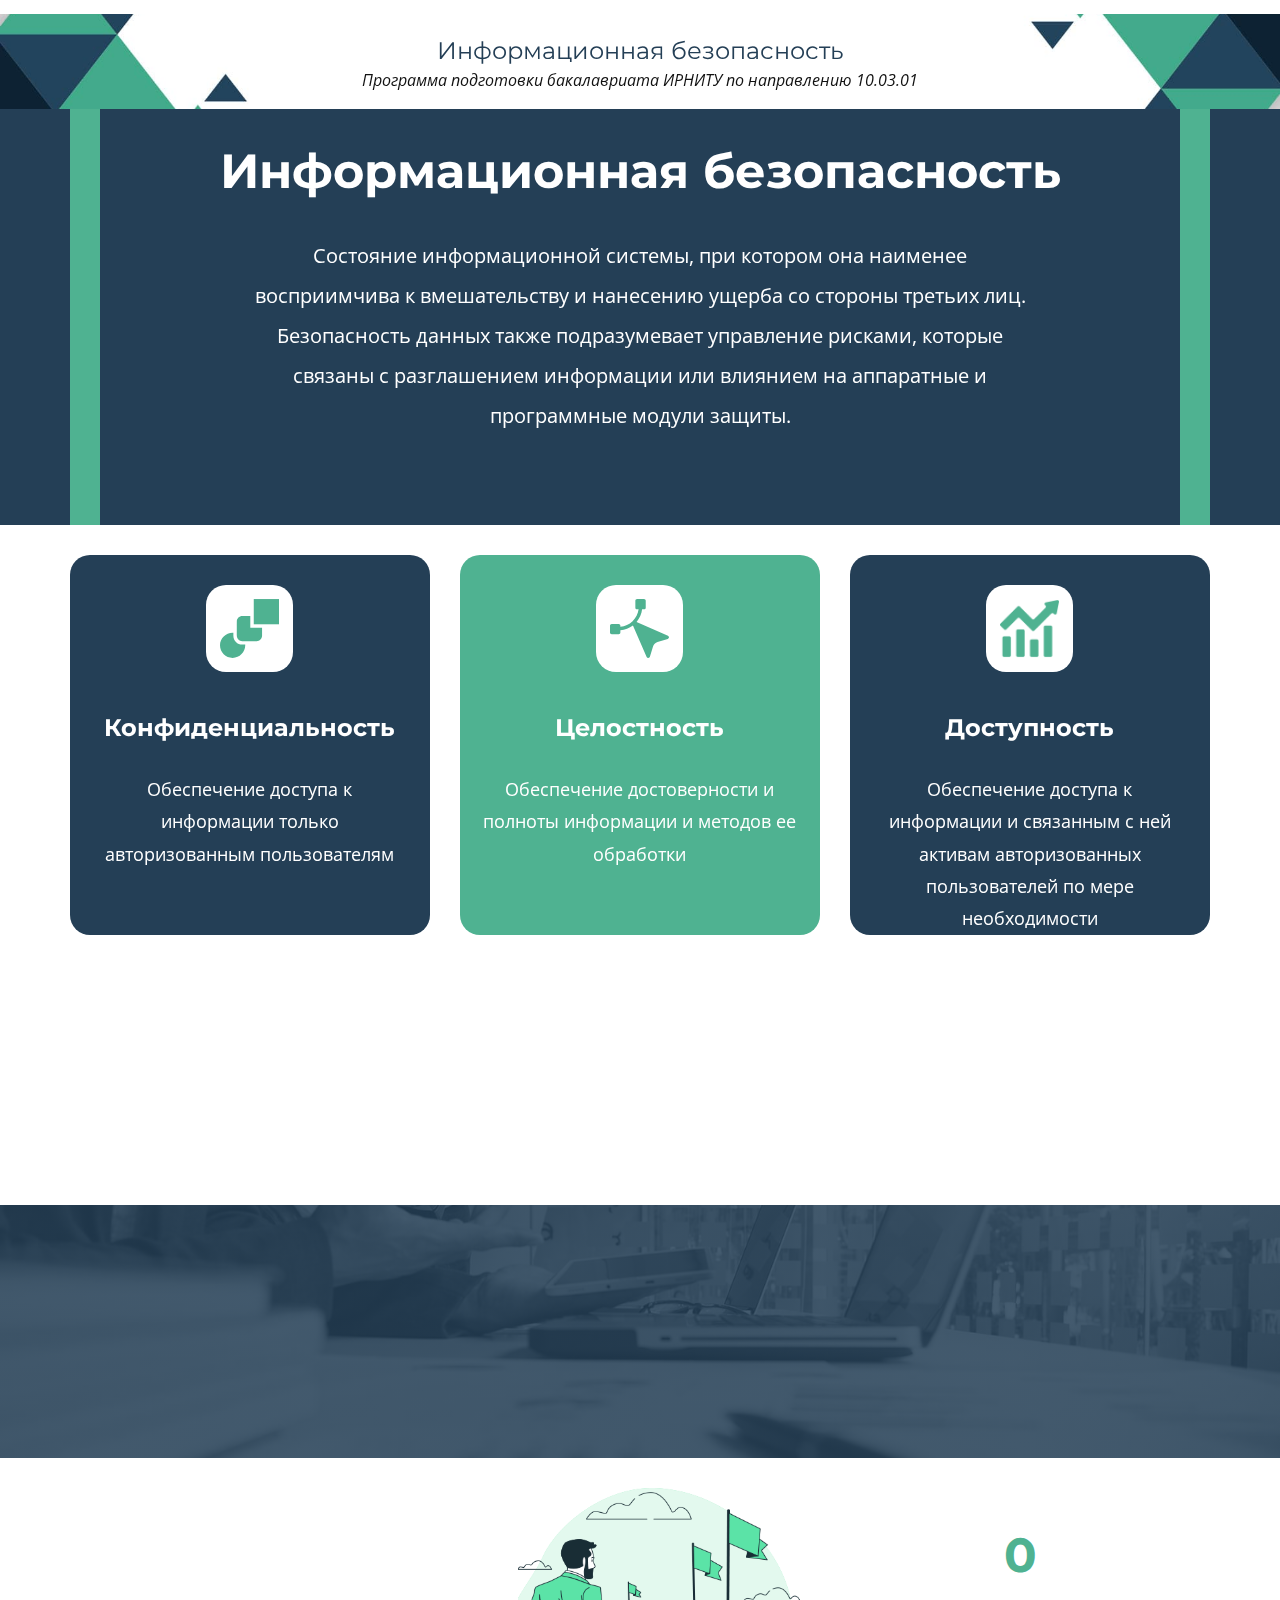
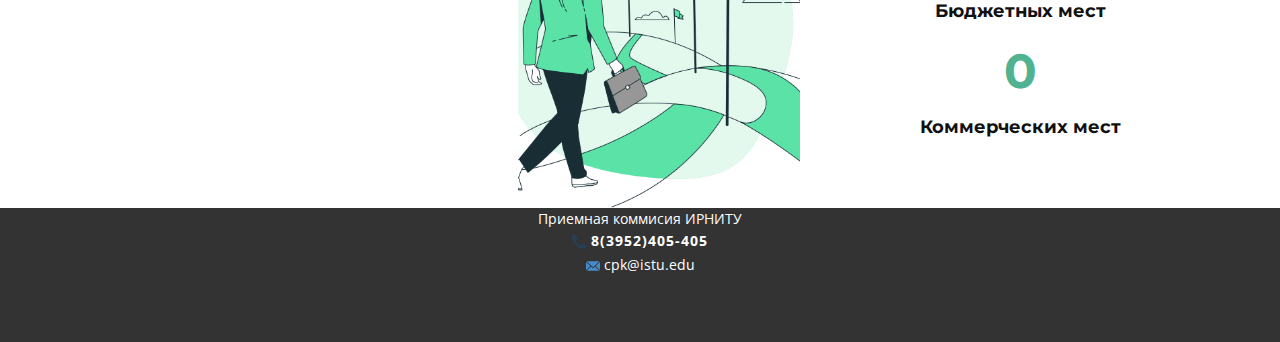
==== commit 1db111a0: "Add files via upload" ====
--- a/index.html
+++ b/index.html
@@ -2,15 +2,17 @@
 <html style="font-size: 16px;" lang="ru"><head>
     <meta name="viewport" content="width=device-width, initial-scale=1.0">
     <meta charset="utf-8">
-    <meta name="keywords" content="Technology Revolution, The Robots Are Coming, Engineers Are Teaching AI, The Robots Are Coming, Six amazing robot inventions">
+    <meta name="keywords" content="​Happiness &amp;amp; Mindfulness Courses, Welcome Message, Benefits of working with us​, 01, 02, 03, 04, 05, 06, ​How Coaching Works, ​How and where to learn mindfulness, Meet The Team
+Our Professionals, ​Start using Our App for free">
     <meta name="description" content="">
-    <title>Главная</title>
+    <title>MID</title>
     <link rel="stylesheet" href="nicepage.css" media="screen">
-<link rel="stylesheet" href="Главная.css" media="screen">
+<link rel="stylesheet" href="MID.css" media="screen">
     <script class="u-script" type="text/javascript" src="jquery.js" defer=""></script>
     <script class="u-script" type="text/javascript" src="nicepage.js" defer=""></script>
     <meta name="generator" content="Nicepage 4.21.5, nicepage.com">
-    <link id="u-theme-google-font" rel="stylesheet" href="https://fonts.googleapis.com/css?family=Ubuntu:300,300i,400,400i,500,500i,700,700i|Open+Sans:300,300i,400,400i,500,500i,600,600i,700,700i,800,800i">
+    <link id="u-theme-google-font" rel="stylesheet" href="https://fonts.googleapis.com/css?family=Montserrat:100,100i,200,200i,300,300i,400,400i,500,500i,600,600i,700,700i,800,800i,900,900i|Open+Sans:300,300i,400,400i,500,500i,600,600i,700,700i,800,800i">
+    <link id="u-page-google-font" rel="stylesheet" href="https://fonts.googleapis.com/css?family=Montserrat:100,100i,200,200i,300,300i,400,400i,500,500i,600,600i,700,700i,800,800i,900,900i|Montserrat:100,100i,200,200i,300,300i,400,400i,500,500i,600,600i,700,700i,800,800i,900,900i|Lato:100,100i,300,300i,400,400i,700,700i,900,900i">
     
     
     
@@ -21,215 +23,178 @@
     <script type="application/ld+json">{
 		"@context": "http://schema.org",
 		"@type": "Organization",
-		"name": "",
-		"sameAs": []
+		"name": ""
 }</script>
-    <meta name="theme-color" content="#f7cf00">
-    <meta property="og:title" content="Главная">
+    <meta name="theme-color" content="#243f56">
+    <meta property="og:title" content="MID">
     <meta property="og:type" content="website">
   </head>
-  <body data-home-page="Главная.html" data-home-page-title="Главная" class="u-body u-xl-mode" data-lang="ru"><header class="u-clearfix u-header u-header" id="sec-d5ff"><div class="u-clearfix u-sheet u-sheet-1"></div></header> 
-    <section class="u-clearfix u-valign-middle u-section-1" id="carousel_c23b">
-      <div class="u-clearfix u-expanded-width u-layout-wrap u-layout-wrap-1">
-        <div class="u-layout">
-          <div class="u-layout-row">
-            <div class="u-align-center u-container-style u-image u-layout-cell u-right-cell u-size-60 u-image-1">
-              <div class="u-container-layout u-valign-middle u-container-layout-1">
-                <h1 class="u-text u-text-1"> Организация и технологии защиты информации<br>
-                  <span style="font-weight: 400;">Программа <span style="font-weight: 700;"></span>подготовки бакалавриата ИРНИТУ по направлению 10.03.01 
-                  </span>
-                </h1>
-              </div>
-            </div>
-          </div>
-        </div>
-      </div>
-    </section>
-    <section class="u-clearfix u-section-2" id="sec-f998">
-      <div class="u-clearfix u-sheet u-valign-middle u-sheet-1">
-        <div class="u-clearfix u-expanded-width u-gutter-30 u-layout-wrap u-layout-wrap-1">
-          <div class="u-layout">
-            <div class="u-layout-row">
-              <div class="u-align-center u-container-style u-layout-cell u-left-cell u-size-40 u-layout-cell-1">
-                <div class="u-container-layout u-container-layout-1">
-                  <h2 class="u-text u-text-1">10.03.01</h2>
-                  <p class="u-text u-text-2"><b>Сфера науки, техники и технологии, охватывающая совокупность проблем, связанных с обеспечением защищённости объектов информационной сферы в условиях существования угроз</b>.
-                  </p>
-                </div>
-              </div>
-              <div class="u-container-style u-layout-cell u-right-cell u-size-20 u-layout-cell-2">
-                <div class="u-container-layout u-valign-top u-container-layout-2">
-                  <div class="u-hidden-xs u-image u-image-circle u-image-1"></div>
-                </div>
-              </div>
-            </div>
-          </div>
-        </div>
-      </div>
-    </section>
-    <section class="u-clearfix u-section-3" id="carousel_7661">
-      <div class="u-clearfix u-sheet u-sheet-1">
-        <div class="u-clearfix u-expanded-width u-gutter-30 u-layout-wrap u-layout-wrap-1">
+  <body data-home-page="MID.html" data-home-page-title="MID" class="u-body u-xl-mode" data-lang="ru"><header class="u-clearfix u-header u-header" id="sec-a7be"><div class="u-clearfix u-sheet u-sheet-1"></div></header> 
+    <section class="u-align-center u-clearfix u-image u-section-1" id="sec-edee" data-image-width="1980" data-image-height="1134">
+      <div class="u-clearfix u-sheet u-sheet-1">
+        <h1 class="u-text u-text-palette-1-base u-text-1" data-animation-name="customAnimationIn" data-animation-duration="1500" data-animation-delay="0" data-lang-en="​Happiness &amp;amp; <span style=&quot;font-weight: 700;&quot;>Mindfulness Courses</span>">Информационная безопасность</h1>
+        <p class="u-text u-text-2" data-animation-name="customAnimationIn" data-animation-duration="1500" data-animation-delay="500" data-lang-en="Sample text. Click to select the text box. Click again or double click to start editing the text.&amp;nbsp;Viverra maecenas accumsan lacus vel <span class=&quot;u-text-grey-30&quot;>​</span>facilisis volutpat. Cras fermentum odio eu feugiat pretium nibh.">Программа подготовки бакалавриата ИРНИТУ по направлению 10.03.01</p>
+      </div>
+    </section>
+    <section class="u-clearfix u-palette-1-base u-section-2" id="carousel_3df5">
+      <div class="u-clearfix u-sheet u-sheet-1">
+        <div class="u-align-center u-container-style u-expanded-width u-group u-shape-rectangle u-group-1">
+          <div class="u-container-layout u-container-layout-1">
+            <div class="u-hidden-xs u-palette-4-base u-shape u-shape-rectangle u-shape-1"></div>
+            <div class="u-hidden-xs u-palette-4-base u-shape u-shape-rectangle u-shape-2"></div>
+            <h2 class="u-text u-text-1" data-animation-name="customAnimationIn" data-animation-duration="1500" data-animation-delay="500" data-lang-en="Welcome Message"> Информационная безопасность</h2>
+            <p class="u-text u-text-2" data-animation-name="customAnimationIn" data-animation-duration="1500" data-lang-en="Amet luctus venenatis lectus magna fringilla urna porttitor rhoncus dolor. A lacus vestibulum sed arcu non. Dolor magna eget est lorem ipsum dolor sit amet consectetur. Mauris pellentesque pulvinar pellentesque habitant morbi tristique senectus. Nec feugiat nisl pretium fusce id. Justo laoreet sit amet cursus sit amet. Porta non pulvinar neque laoreet suspendisse interdum consectetur libero."> Состояние информационной системы, при котором она наименее восприимчива к вмешательству и нанесению ущерба со стороны третьих лиц. Безопасность данных также подразумевает управление рисками, которые связаны с разглашением информации или влиянием на аппаратные и программные модули защиты.</p>
+          </div>
+        </div>
+      </div>
+    </section>
+    <section class="u-align-center u-clearfix u-white u-section-3" id="carousel_221c">
+      <div class="u-clearfix u-sheet u-sheet-1">
+        <div class="u-expanded-width u-list u-list-1">
+          <div class="u-repeater u-repeater-1">
+            <div class="u-align-center u-container-style u-custom-border u-custom-item u-list-item u-palette-1-base u-radius-20 u-repeater-item u-shape-round u-list-item-1" data-animation-name="customAnimationIn" data-animation-duration="1500">
+              <div class="u-container-layout u-similar-container u-container-layout-1"><span class="u-icon u-icon-rounded u-radius-20 u-text-palette-4-base u-white u-icon-1" data-animation-name="" data-animation-duration="0" data-animation-delay="0" data-animation-direction=""><svg class="u-svg-link" preserveAspectRatio="xMidYMin slice" viewBox="0 0 512 512" style=""><use xmlns:xlink="http://www.w3.org/1999/xlink" xlink:href="#svg-2e2d"></use></svg><svg class="u-svg-content" viewBox="0 0 512 512" id="svg-2e2d"><g><path d="m193.29 395.63c-42.64 0-77.33-34.69-77.33-77.33v-25.59c-62.506-3.875-116.177 46.692-115.959 109.34 0 60.4 49.14 109.53 109.53 109.53 62.65.217 113.214-53.436 109.34-115.95z"></path><path d="m262.94 146.56h-69.65c-26.1 0-47.33 21.24-47.33 47.33-.042 16.556.03 110.208 0 124.41 0 26.09 21.23 47.33 47.33 47.33 14.916-.029 107.366.021 124.4 0 26.1 0 47.33-21.24 47.33-47.33v-68.81h-102.08z"></path><path d="m292.94.42v219.07h219.06v-219.07z"></path>
+</g></svg>
+            
+            
+          </span>
+                <h4 class="u-align-center u-custom-font u-font-montserrat u-text u-text-default u-text-1" data-lang-en="​Visualize it"> Конфиденциальность</h4>
+                <p class="u-align-center u-text u-text-2" data-lang-en="Sample text. Click to select the text box. Click again or double click to start editing the text."> Обеспечение доступа к информации только авторизованным пользователям</p>
+              </div>
+            </div>
+            <div class="u-container-style u-custom-border u-custom-item u-list-item u-palette-4-base u-radius-20 u-repeater-item u-shape-round u-list-item-2" data-animation-name="customAnimationIn" data-animation-duration="1500" data-animation-delay="250">
+              <div class="u-container-layout u-similar-container u-container-layout-2"><span class="u-icon u-icon-rounded u-radius-20 u-text-palette-4-base u-white u-icon-2"><svg class="u-svg-link" preserveAspectRatio="xMidYMin slice" viewBox="0 0 512.001 512.001" style=""><use xmlns:xlink="http://www.w3.org/1999/xlink" xlink:href="#svg-38fc"></use></svg><svg class="u-svg-content" viewBox="0 0 512.001 512.001" x="0px" y="0px" id="svg-38fc" style="enable-background:new 0 0 512.001 512.001;"><g><g><path d="M502.979,317.996L230.502,199.598c26.679-30.977,43.37-68.952,48.104-109.598h16.395c8.284,0,15-6.716,15-15V15    c0-8.284-6.716-15-15-15h-60c-8.284,0-15,6.716-15,15v60c0,8.284,6.716,15,15,15h13.362    c-5.335,38.976-23.597,74.898-52.382,102.447c-29.08,27.831-66.261,44.536-105.98,47.907v-9.265c0-8.284-6.716-15-15-15h-60    c-8.284,0-15,6.716-15,15v60c0,8.284,6.716,15,15,15h60c8.284,0,15-6.716,15-15v-20.631    c39.772-2.876,77.462-17.167,109.042-41.233l118.953,273.754c2.391,5.5,7.81,9.022,13.753,9.022c0.283,0,0.567-0.008,0.853-0.024    c6.272-0.355,11.659-4.582,13.496-10.589l27.229-89.03c5.725-18.716,20.315-33.307,39.03-39.031l89.03-27.229    c6.008-1.837,10.234-7.224,10.589-13.497C512.332,326.329,508.741,320.5,502.979,317.996z"></path>
+</g>
+</g></svg>
+            
+            
+          </span>
+                <h4 class="u-align-center u-custom-font u-font-montserrat u-text u-text-default u-text-3" data-lang-en="​Create it"> Целостность</h4>
+                <p class="u-align-center u-text u-text-4" data-lang-en="Sample text. Click to select the text box. Click again or double click to start editing the text."> Обеспечение достоверности и полноты информации и методов ее обработки</p>
+              </div>
+            </div>
+            <div class="u-align-center u-container-style u-custom-border u-custom-item u-list-item u-palette-1-base u-radius-20 u-repeater-item u-shape-round u-list-item-3" data-animation-name="customAnimationIn" data-animation-duration="1500" data-animation-delay="500">
+              <div class="u-container-layout u-similar-container u-container-layout-3"><span class="u-file-icon u-icon u-icon-rounded u-radius-20 u-text-palette-4-base u-white u-icon-3" data-animation-name="" data-animation-duration="0" data-animation-delay="0" data-animation-direction=""><img src="images/5680207-022cde27.png" alt=""></span>
+                <h4 class="u-align-center u-custom-font u-font-montserrat u-text u-text-default u-text-5" data-lang-en="​Grow it"> Доступность</h4>
+                <p class="u-align-center u-text u-text-6" data-lang-en="Sample text. Click to select the text box. Click again or double click to start editing the text."> Обеспечение доступа к информации и связанным с ней активам авторизованных пользователей по мере необходимости</p>
+              </div>
+            </div>
+          </div>
+        </div>
+      </div>
+    </section>
+    <section class="u-align-center-lg u-align-center-md u-align-center-xl u-align-center-xs u-align-right-sm u-clearfix u-section-4" id="carousel_b4b8">
+      <div class="u-clearfix u-sheet u-valign-middle-xs u-sheet-1">
+        <h2 class="u-text u-text-palette-4-base u-text-1" data-animation-name="customAnimationIn" data-animation-duration="1750" data-animation-delay="500" data-lang-en="Benefits of working with us​">Самые интересные лекционные курсы</h2>
+        <div class="u-expanded-width u-list u-list-1">
+          <div class="u-repeater u-repeater-1">
+            <div class="u-align-center u-container-style u-custom-item u-list-item u-radius-20 u-repeater-item u-shape-round u-white u-list-item-1" data-animation-name="customAnimationIn" data-animation-duration="1500" data-animation-delay="500">
+              <div class="u-container-layout u-similar-container u-container-layout-1">
+                <h2 class="u-custom-font u-custom-item u-font-lato u-text u-text-palette-1-base u-text-2" data-lang-en="01">01</h2>
+                <h4 class="u-custom-font u-custom-item u-font-montserrat u-text u-text-palette-1-base u-text-3" data-lang-en="Hight Quality">Аудит ИБ</h4>
+              </div>
+            </div>
+            <div class="u-align-center u-container-style u-custom-item u-list-item u-palette-4-base u-radius-20 u-repeater-item u-shape-round u-list-item-2" data-animation-name="customAnimationIn" data-animation-duration="1500">
+              <div class="u-container-layout u-similar-container u-container-layout-2">
+                <h2 class="u-custom-font u-custom-item u-font-lato u-text u-text-4" data-lang-en="02">02</h2>
+                <h4 class="u-custom-font u-custom-item u-font-montserrat u-text u-text-5" data-lang-en="Creative Team">Теория информации</h4>
+              </div>
+            </div>
+            <div class="u-align-center u-container-style u-custom-item u-list-item u-radius-20 u-repeater-item u-shape-round u-white u-list-item-3" data-animation-name="customAnimationIn" data-animation-duration="1500" data-animation-delay="500">
+              <div class="u-container-layout u-similar-container u-container-layout-3">
+                <h2 class="u-custom-font u-custom-item u-font-lato u-text u-text-palette-1-base u-text-6" data-lang-en="03">03</h2>
+                <h4 class="u-custom-font u-custom-item u-font-montserrat u-text u-text-palette-1-base u-text-7" data-lang-en="Amazing Results">Языки программирования</h4>
+              </div>
+            </div>
+            <div class="u-align-center u-container-style u-custom-item u-list-item u-palette-1-base u-radius-20 u-repeater-item u-shape-round u-list-item-4" data-animation-name="customAnimationIn" data-animation-duration="1500" data-animation-delay="500">
+              <div class="u-container-layout u-similar-container u-container-layout-4">
+                <h2 class="u-custom-font u-custom-item u-font-lato u-text u-text-8" data-lang-en="04">04</h2>
+                <h4 class="u-custom-font u-custom-item u-font-montserrat u-text u-text-9" data-lang-en="Best Pricing">Экономика ИБ</h4>
+              </div>
+            </div>
+            <div class="u-align-center u-container-style u-custom-item u-list-item u-radius-20 u-repeater-item u-shape-round u-white u-list-item-5" data-animation-name="customAnimationIn" data-animation-duration="1500" data-animation-delay="500">
+              <div class="u-container-layout u-similar-container u-container-layout-5">
+                <h2 class="u-custom-font u-custom-item u-font-lato u-text u-text-palette-1-base u-text-10" data-lang-en="05">05</h2>
+                <h4 class="u-custom-font u-custom-item u-font-montserrat u-text u-text-palette-1-base u-text-11" data-lang-en="Innovations">Криптография</h4>
+              </div>
+            </div>
+            <div class="u-align-center u-container-style u-custom-item u-list-item u-palette-1-base u-radius-20 u-repeater-item u-shape-round u-list-item-6" data-animation-name="customAnimationIn" data-animation-duration="1500" data-animation-delay="500">
+              <div class="u-container-layout u-similar-container u-container-layout-6">
+                <h2 class="u-custom-font u-custom-item u-font-lato u-text u-text-12" data-lang-en="06">06</h2>
+                <h4 class="u-custom-font u-custom-item u-font-montserrat u-text u-text-13" data-lang-en="24/7 Support">Физика</h4>
+              </div>
+            </div>
+          </div>
+        </div>
+      </div>
+    </section>
+    <section class="skrollable skrollable-between u-align-center u-clearfix u-image u-shading u-section-5" id="carousel_e141" src="" data-image-width="1620" data-image-height="1080">
+      <div class="u-clearfix u-sheet u-sheet-1">
+        <h2 class="u-text u-text-1" data-animation-name="customAnimationIn" data-animation-duration="1500" data-lang-en="​How Coaching Works"> Востребованность специалистов информационной безопасности:</h2>
+        <p class="u-large-text u-text u-text-variant u-text-2" data-animation-name="customAnimationIn" data-animation-duration="1500" data-animation-delay="500" data-lang-en="Simple Text. Lorem ipsum dolor sit amet, consectetur adipiscing elit. Curabitur id suscipit ex. Suspendisse rhoncus laoreet purus quis elementum."> На сегодняшний день информационная безопасность является одной из самых быстрорастущих ветвей во всей IТ-индустрии: по данным журнала "ИТ-спец", сегодня&nbsp;<b>рост рынка ИБ составляет 25–30% в год</b>, в то время как весь IТ-рынок показывает заметно меньшие темпы (около 5% ежегодно).
+        </p>
+      </div>
+    </section>
+    <section class="u-clearfix u-section-6" id="carousel_c1f1">
+      <div class="u-clearfix u-sheet u-sheet-1">
+        <div class="u-clearfix u-expanded-width u-layout-wrap u-layout-wrap-1">
           <div class="u-gutter-0 u-layout">
             <div class="u-layout-row">
-              <div class="u-container-style u-layout-cell u-right-cell u-size-60 u-layout-cell-1">
+              <div class="u-container-style u-layout-cell u-size-22 u-layout-cell-1" data-animation-name="customAnimationIn" data-animation-duration="1500" data-animation-delay="500">
                 <div class="u-container-layout u-container-layout-1">
-                  <h2 class="u-align-center-xs u-text u-text-1">Основ​ные задачи выпускника:</h2>
-                  <p class="u-text u-text-2">Комплексная защита объектов информатизации, деятельность по предотвращению утечки защищаемой информации, несанкционированных и непреднамеренных воздействий на защищаемую информацию.<br>В процессе обучения есть возможность выбрать одно из трёх направлений защиты информации.
+                  <h3 class="u-align-left u-text u-text-default u-text-palette-4-base u-text-1" data-lang-en="​Each course of the program comprises:">Проходной балл</h3>
+                  <h4 class="u-align-center u-custom-font u-font-montserrat u-text u-text-default u-text-2" data-lang-en="​Tech Skills">208</h4>
+                  <p class="u-align-left u-text u-text-default u-text-3" data-lang-en="​​We help businesses to innovate and grow by strengthening their ideas with our customized software solutions for multiple industries which includes healthcare, blockchain, education, insurance and many more">Экзамены необходимые для поступления на данную специальность:<br>
                   </p>
-                  <h2 class="u-align-center-xs u-text u-text-3">Направления защиты информации:</h2>
+                  <ul class="u-align-left u-text u-text-default u-text-4">
+                    <li>Математика+Русский язык+Информатика</li>
+                    <li>Математика+Русский язык+Физика</li>
+                  </ul>
                 </div>
               </div>
-            </div>
-          </div>
-        </div>
-        <div class="u-clearfix u-expanded-width u-gutter-30 u-layout-spacing-vertical u-layout-wrap u-layout-wrap-2">
-          <div class="u-layout">
-            <div class="u-layout-row">
-              <div class="u-container-style u-layout-cell u-left-cell u-size-20 u-size-20-md u-layout-cell-2">
-                <div class="u-container-layout u-container-layout-2"><span class="u-icon u-icon-circle u-palette-2-base u-text-body-alt-color u-icon-1"><svg class="u-svg-link" preserveAspectRatio="xMidYMin slice" viewBox="0 0 512.157 512.157" style=""><use xmlns:xlink="http://www.w3.org/1999/xlink" xlink:href="#svg-631e"></use></svg><svg class="u-svg-content" viewBox="0 0 512.157 512.157" x="0px" y="0px" id="svg-631e" style="enable-background:new 0 0 512.157 512.157;"><g transform="translate(-1 -1)"><g><g><path d="M470.991,248.578c13.333-72.417-8.433-171.963-87.742-219.4C333.158,1.078,274.075-6.357,218.583,8.457     C141.716,29.012,85.216,84.17,67.449,156.003c-3.961,14.57-5.64,29.666-4.975,44.75c0.851,9.359,2.578,18.618,5.159,27.654     c3.473,11.5,5.193,23.458,5.1,35.471c-0.358,14.3-10.208,29.137-18.908,42.229c-9.484,14.287-17.675,26.625-12.925,38.004     c4.508,7.713,12.442,12.795,21.333,13.667c0.512,0.092,1.03,0.145,1.55,0.158c2.376-0.291,4.758,0.497,6.491,2.149     s2.635,3.993,2.459,6.38c0,17.733,0.442,26.883,7.767,31.079c-0.639,1.334-1.085,2.753-1.325,4.212     c-0.736,5.006,1.067,10.049,4.808,13.454c3.72,3.603,8.433,6.009,13.533,6.908c0.358,0.083,0.7,0.146,1.033,0.225     c0.202,1.269,0.291,2.553,0.267,3.838c-0.061,3.173-0.286,6.342-0.675,9.492c-1.417,13.65-3.358,32.346,23.95,41.271     c5.481,1.532,11.162,2.223,16.85,2.05c25.858-1.148,51.413-6.047,75.863-14.542c7.059,12.31,11.315,26.026,12.462,40.171     c-0.001,2.263,0.898,4.434,2.499,6.035c1.6,1.6,3.771,2.499,6.035,2.499h213.333c3.649-0.045,6.86-2.422,7.967-5.9     c1.122-3.526-0.1-7.376-3.05-9.609c-8.829-6.704-38.068-77.335-38.967-102.705c2.577-5.851,6.029-12.421,10.117-20.053     C447.459,335.662,462.94,292.958,470.991,248.578z M397.953,394.086c0.217,20.408,18.615,74.332,34.421,102.005H243.61     c-2.125-13.075-6.361-25.717-12.543-37.432c24.724-9.69,46.503-22.149,56.957-35.822c2.845-3.747,2.123-9.09-1.616-11.946     c-3.738-2.857-9.083-2.15-11.951,1.579c-24.15,31.6-124.633,55.592-147.067,48.254c-14.208-4.646-13.642-10.1-12.275-23.283     c0.453-3.737,0.709-7.495,0.767-11.258c0-14.379-5.8-18.671-14.517-20.692c-1.645-0.235-3.216-0.842-4.592-1.775     c1.675-1.601,3.576-2.947,5.642-3.996c3.562-1.75,5.448-5.724,4.55-9.59s-4.34-6.603-8.309-6.606c-3.083,0-6.508,0-8.308-0.225     c-0.542-5.594-0.726-11.216-0.55-16.833c0.167-6.729-2.391-13.24-7.093-18.056c-4.702-4.816-11.151-7.529-17.882-7.523     c-6.15-1.296-8.017-2.963-8.175-3.35c-1.242-2.962,6.983-15.337,11.4-21.987c9.475-14.267,21.267-32.025,21.75-51.237     c0.239-10.661-0.947-21.306-3.527-31.653c9.305-8.188,20.286-14.244,32.177-17.743c4.237-0.74,8.591-0.435,12.683,0.887     c4.543,1.252,9.24-1.416,10.492-5.958c1.252-4.543-1.416-9.24-5.958-10.492c-6.72-2.068-13.844-2.458-20.75-1.138     c-12.059,3.072-23.329,8.669-33.065,16.421c-1.166-4.971-1.955-10.023-2.36-15.113c-0.578-13.298,0.949-26.604,4.525-39.425     c16.5-66.688,67.15-115.95,138.983-135.159c51.027-13.685,105.38-6.908,151.484,18.888     c72.325,43.254,92.025,134.854,79.725,201.658c-7.669,42.662-22.567,83.702-44.05,121.35     c-4.692,8.754-8.742,16.313-11.667,23.308C397.996,391.396,397.811,392.748,397.953,394.086z"></path><path d="M414.89,268.074c1.221-13.163-7.79-25.088-20.787-27.508l-16.341-22.651c1.002-1.848,1.77-3.814,2.286-5.853     l15.825-6.328c7.309,8.32,19.147,10.982,29.313,6.591c10.166-4.391,16.344-14.834,15.298-25.859s-9.08-20.118-19.891-22.518     l-12.82-25.573c8.993-9.163,9.77-23.584,1.812-33.659c-7.958-10.076-22.166-12.662-33.163-6.036l-14.296-11.869     c1.082-2.828,1.648-5.826,1.672-8.854c0.023-10.455-6.328-19.869-16.031-23.762c-9.703-3.894-20.8-1.481-28.01,6.09     l-25.299-6.324c-3.03-10.974-12.982-18.6-24.367-18.669c-11.385-0.069-21.429,7.435-24.592,18.371l-33.81,6.762     c-8.819-9.51-23.375-10.877-33.81-3.174c-10.435,7.702-13.418,22.014-6.93,33.244l-16.567,22.063     c-11.872,2.146-20.62,12.311-20.973,24.37c-0.353,12.059,7.786,22.718,19.512,25.555l13.699,33.819     c-7.516,7.378-9.735,18.612-5.589,28.295c4.146,9.682,13.808,15.829,24.334,15.481s19.762-7.118,23.26-17.053h45.813     c3.825,11.766,15.761,18.89,27.932,16.672l28.329,43.091c-7.268,8.058-8.649,19.828-3.445,29.35     c5.204,9.521,15.858,14.714,26.564,12.947c10.706-1.767,19.126-10.107,20.995-20.796l21.147-16.903     c4.024,2.537,8.681,3.891,13.438,3.907C402.619,291.302,413.67,281.238,414.89,268.074z M414.999,180.357     c4.268-0.009,7.886,3.137,8.47,7.364c0.585,4.227-2.044,8.237-6.153,9.387s-8.437-0.913-10.132-4.83     c-0.029-0.078-0.013-0.159-0.044-0.237l-0.054-0.083c-0.397-0.975-0.608-2.015-0.621-3.068     C406.471,184.18,410.288,180.362,414.999,180.357z M381.045,118.889c0.819-3.961,4.31-6.802,8.355-6.799     c4.713,0,8.533,3.82,8.533,8.533s-3.82,8.533-8.533,8.533c-1.056-0.013-2.099-0.224-3.077-0.622l-0.073-0.048     c-0.075-0.03-0.154-0.014-0.231-0.043C382.303,126.842,380.225,122.851,381.045,118.889z M372.556,139.75L372.556,139.75     l-15.769,39.428l-27.643-22.114c3.75-3.199,6.49-7.418,7.89-12.145l33.81-6.762C371.381,138.726,371.968,139.232,372.556,139.75z      M363.471,208.263c-1.149,4.104-5.152,6.73-9.375,6.148c-4.222-0.582-7.367-4.191-7.363-8.454     c0.005-4.711,3.822-8.529,8.533-8.533c1.056,0.013,2.099,0.224,3.077,0.622l0.073,0.048c0.077,0.031,0.158,0.018,0.235,0.046     C362.562,199.836,364.62,204.158,363.471,208.263z M338.199,69.424c4.713,0,8.533,3.82,8.533,8.533s-3.821,8.533-8.533,8.533     s-8.533-3.82-8.533-8.533C329.671,73.246,333.488,69.429,338.199,69.424z M293.293,71.26l19.491,4.873     c-0.045,0.614-0.184,1.2-0.184,1.825c0.015,14.132,11.468,25.585,25.6,25.6c4.576-0.024,9.061-1.287,12.976-3.656l14.297,11.869     c-1.082,2.828-1.649,5.826-1.673,8.854c0,0.516,0.123,0.999,0.152,1.508l-27.792,5.558c-3.485-8.112-10.903-13.857-19.629-15.202     l-31.244-31.243C288.756,78.646,291.511,75.211,293.293,71.26z M321.133,137.691c0,4.713-3.82,8.533-8.533,8.533     c-4.711-0.005-8.529-3.822-8.533-8.533c0-4.713,3.82-8.533,8.533-8.533S321.133,132.978,321.133,137.691z M269.933,52.357     c4.713,0,8.533,3.82,8.533,8.533s-3.82,8.533-8.533,8.533s-8.533-3.82-8.533-8.533C261.404,56.18,265.222,52.362,269.933,52.357z      M271.624,91.72l25.62,25.617c-3.983,3.009-6.998,7.118-8.672,11.82H268.36c-2.015-5.65-5.953-10.411-11.125-13.451     L271.624,91.72z M218.581,76.45l27.792-5.558c2.181,5.03,5.917,9.23,10.658,11.983l-15.49,25.817L214.763,91.51     c2.58-4.051,3.956-8.751,3.97-13.553C218.733,77.441,218.61,76.958,218.581,76.45z M252.866,137.691     c0,4.713-3.82,8.533-8.533,8.533c-4.711-0.005-8.529-3.822-8.533-8.533c0-4.713,3.82-8.533,8.533-8.533     S252.866,132.978,252.866,137.691z M193.133,69.424c4.713,0,8.533,3.82,8.533,8.533s-3.82,8.533-8.533,8.533     s-8.533-3.82-8.533-8.533C184.604,73.246,188.422,69.429,193.133,69.424z M183.845,101.75c5.199,2.144,10.987,2.389,16.349,0.693     l26.347,16.905c-2.804,2.747-4.938,6.104-6.235,9.809h-37.279c-1.863-5.282-5.405-9.809-10.085-12.886L183.845,101.75z      M158.999,146.224c-4.713,0-8.533-3.82-8.533-8.533c0.005-4.711,3.822-8.529,8.533-8.533c4.713,0,8.533,3.82,8.533,8.533     S163.712,146.224,158.999,146.224z M184.599,223.024c-4.713,0-8.533-3.821-8.533-8.533c0-4.713,3.82-8.533,8.533-8.533     s8.533,3.821,8.533,8.533C193.128,219.202,189.31,223.019,184.599,223.024z M189.452,189.381     c-1.598-0.318-3.224-0.482-4.853-0.491c-0.845,0-1.643,0.169-2.467,0.25l-11.628-28.707c5.839-2.959,10.32-8.045,12.522-14.209     h37.279c1.537,4.298,4.198,8.105,7.706,11.024L189.452,189.381z M254.439,205.957h-45.813c-0.911-2.556-2.226-4.95-3.894-7.09     l41.909-34.924l14.271,32.008C257.996,198.729,255.778,202.158,254.439,205.957z M268.36,146.224h20.213     c2.015,5.65,5.953,10.411,11.125,13.451l-17.742,29.569c-1.154-0.198-2.319-0.316-3.489-0.353c-0.661,0-1.282,0.146-1.931,0.195     l-14.649-32.855C264.803,153.452,267.021,150.023,268.36,146.224z M278.466,223.024c-4.713,0-8.533-3.821-8.533-8.533     c0-4.713,3.821-8.533,8.533-8.533c4.713,0,8.533,3.821,8.533,8.533C286.995,219.202,283.177,223.019,278.466,223.024z      M314.891,167.52l23.831,19.065c-3.749,3.2-6.49,7.419-7.89,12.145l-28.806,5.761c-1.187-2.727-2.839-5.226-4.883-7.386     L314.891,167.52z M329.666,308.357c-4.713,0-8.533-3.82-8.533-8.533s3.82-8.533,8.533-8.533s8.533,3.82,8.533,8.533     C338.195,304.535,334.377,308.353,329.666,308.357z M363.799,265.691c0.031,2.851,0.544,5.676,1.517,8.356l-14.405,11.515     c-5.386-8.413-15.323-12.737-25.15-10.943l-28.329-43.091c2.531-2.822,4.399-6.173,5.468-9.809l28.806-5.761     c5.492,12.971,20.439,19.057,33.429,13.611l10.527,14.592C368.288,248.839,363.814,256.958,363.799,265.691z M372.11,186.831     l16.282-40.709c0.341,0.014,0.662,0.102,1.007,0.102c1.028-0.04,2.053-0.144,3.069-0.31l10.332,20.611     c-8.226,4.438-13.368,13.019-13.401,22.366c0,0.346,0.089,0.667,0.102,1.01l-11.473,4.587     C376.561,191.583,374.552,188.984,372.11,186.831z M389.399,274.224c-4.713,0-8.533-3.82-8.533-8.533     c0.005-4.711,3.822-8.529,8.533-8.533c4.713,0,8.533,3.82,8.533,8.533S394.112,274.224,389.399,274.224z"></path>
-</g>
-</g>
-</g></svg></span>
-                  <h3 class="u-align-center u-text u-text-4">ОП</h3>
-                  <p class="u-align-center u-text u-text-5">Организационно - правовая защита информации - защита информации на законодательном уровне</p>
+              <div class="u-align-center u-container-style u-layout-cell u-size-18 u-layout-cell-2">
+                <div class="u-container-layout u-valign-top u-container-layout-2">
+                  <img class="u-expanded-width u-image u-image-default u-image-1" src="images/Untitled-1.png" alt="" data-image-width="467" data-image-height="477">
                 </div>
               </div>
-              <div class="u-container-style u-layout-cell u-size-20 u-size-20-md u-layout-cell-3">
-                <div class="u-container-layout u-container-layout-3"><span class="u-icon u-icon-circle u-palette-2-base u-text-body-alt-color u-icon-2"><svg class="u-svg-link" preserveAspectRatio="xMidYMin slice" viewBox="0 0 496 496" style=""><use xmlns:xlink="http://www.w3.org/1999/xlink" xlink:href="#svg-4015"></use></svg><svg class="u-svg-content" viewBox="0 0 496 496" x="0px" y="0px" id="svg-4015" style="enable-background:new 0 0 496 496;"><g><g><g><rect x="72" y="232" width="16" height="16"></rect><rect x="56" y="208" width="16" height="16"></rect><rect x="128" y="248" width="16" height="16"></rect><rect x="160" y="232" width="16" height="16"></rect><path d="M392,464c26.472,0,48-21.528,48-48s-21.528-48-48-48s-48,21.528-48,48S365.528,464,392,464z M361.288,407.512     l12.856,7.424l8-13.856L369.2,393.6c4-4.072,9.104-6.984,14.8-8.464V400h16v-14.864c5.688,1.48,10.8,4.392,14.8,8.464     l-12.936,7.472l8,13.856l12.856-7.424c0.744,2.728,1.28,5.536,1.28,8.496c0,2.96-0.536,5.768-1.288,8.488l-12.856-7.424     l-8,13.856l12.944,7.48c-4,4.072-9.112,6.984-14.8,8.464V432h-16v14.864c-5.688-1.48-10.8-4.392-14.8-8.464l12.936-7.472     l-8-13.856l-12.856,7.424c-0.744-2.728-1.28-5.536-1.28-8.496C360,413.04,360.536,410.232,361.288,407.512z"></path><path d="M480,480V336h-16v-48h-24v-91.304c5.048-8.408,8-18.2,8-28.696c0-19.864-10.432-37.304-26.064-47.248l-72.312-80.808     C342.704,16.872,321.296,0,296,0c-19.648,0-36.936,10.2-46.936,25.56l-93.16,88.496c-8.312,7.896-12.976,18.56-13.128,30.024     c-0.104,8.352,2.256,16.32,6.648,23.184l-43.08,43.08l11.312,11.312l42.832-42.832c7.312,5.256,15.848,8.016,24.456,8.008     c10.232,0,20.488-3.728,28.608-11.224l70.368-64.96c2.408,0.536,4.872,0.904,7.392,1.112l44.976,50.592     C336.096,164.216,336,166.096,336,168c0,10.496,2.96,20.288,8,28.696V288h-24v48h-16v144H160V336h-16v-16h16v-16h-16.808     c-3.72-18.232-19.872-32-39.192-32H32v32H16v16h16v16H16v144H0v16h16h144h144h176h16v-16H480z M48,288h56     c10.416,0,19.216,6.712,22.528,16H48V288z M48,320h80v16H48V320z M144,400h-16v16h16v64H32v-64h80v-16H32v-48h112V400z M432,168     c0,22.056-17.944,40-40,40c-22.056,0-40-17.944-40-40c0-22.056,17.944-40,40-40C414.056,128,432,145.944,432,168z M424,213.888     V288h-64v-74.112C369.08,220.24,380.104,224,392,224S414.92,220.24,424,213.888z M202.704,163.848     c-10.368,9.568-26.28,9.256-36.256-0.72c-5.032-5.032-7.76-11.728-7.664-18.84s2.984-13.736,8.144-18.632l73.088-69.44     c0.08,20.352,11.096,38.128,27.44,47.864L202.704,163.848z M295.944,96C273.912,95.96,256,78.032,256,56     c0-22.056,17.944-40,40-40c22.056,0,40,17.944,40,40c0,22.04-17.928,39.976-39.968,40H295.944z M341.44,144.088l-30.4-34.2     c20.568-5.752,36.36-22.952,40.072-44.288l41.544,46.432c-0.216,0-0.432-0.032-0.656-0.032     C369.688,112,350.432,125.152,341.44,144.088z M336,304h8h96h8v32H336V304z M464,480H320V352h144V480z"></path>
-</g>
-</g>
-</g></svg></span>
-                  <h3 class="u-align-center u-text u-text-6"> ТЗИ</h3>
-                  <p class="u-align-center u-text u-text-7">Техническая защита информации - защита информации на физическом уровне.</p>
-                </div>
-              </div>
-              <div class="u-container-style u-layout-cell u-right-cell u-size-20 u-size-20-md u-layout-cell-4">
-                <div class="u-container-layout u-container-layout-4"><span class="u-icon u-icon-circle u-palette-2-base u-text-body-alt-color u-icon-3"><svg class="u-svg-link" preserveAspectRatio="xMidYMin slice" viewBox="0 0 471.477 471.477" style=""><use xmlns:xlink="http://www.w3.org/1999/xlink" xlink:href="#svg-1d28"></use></svg><svg class="u-svg-content" viewBox="0 0 471.477 471.477" x="0px" y="0px" id="svg-1d28" style="enable-background:new 0 0 471.477 471.477;"><g><g><path d="M190.024,105.178c-17.673,0-32,14.327-32,32s14.327,32,32,32c17.673,0,32-14.327,32-32S207.697,105.178,190.024,105.178z     M190.024,153.178c-8.837,0-16-7.163-16-16c0.044-8.805,7.195-15.92,16-15.92v-0.08c8.837,0,16,7.163,16,16    S198.861,153.178,190.024,153.178z"></path>
-</g>
-</g><g><g><path d="M281.544,105.178c-17.673,0-32,14.327-32,32s14.327,32,32,32c17.673,0,32-14.327,32-32S299.217,105.178,281.544,105.178z     M281.544,153.178c-8.837,0-16-7.163-16-16c0.044-8.805,7.195-15.92,16-15.92v-0.08c8.837,0,16,7.163,16,16    S290.381,153.178,281.544,153.178z"></path>
-</g>
-</g><g><g><path d="M379.097,142.007c-3.452-18.993-18.742-33.603-37.872-36.189c-5.28-19.52-20.48-36.16-51.04-36.16h-46.4v-17.6    c14.034-4.418,21.829-19.377,17.41-33.41c-4.418-14.034-19.377-21.829-33.41-17.41c-14.034,4.418-21.829,19.377-17.41,33.41    c2.613,8.298,9.112,14.798,17.41,17.41v17.2h-46.32c-21.6,0-44.32,9.92-51.2,36.16c-24.381,3.347-41.433,25.825-38.086,50.206    c2.624,19.117,17.255,34.372,36.246,37.794l-0.08,0.4c2.4,35.12,28.48,48,53.04,48h108.8c36.56,0,51.2-24,53.04-48    C367.437,189.416,383.498,166.22,379.097,142.007z M128.104,177.818c-15.11-4.368-23.819-20.158-19.452-35.268    c2.715-9.393,10.059-16.737,19.452-19.452V177.818z M225.144,27.098c0-5.876,4.764-10.64,10.64-10.64    c5.876,0,10.64,4.764,10.64,10.64c0,5.876-4.764,10.64-10.64,10.64C229.908,37.738,225.144,32.974,225.144,27.098z     M327.464,188.058c0,13.92-4.88,37.28-37.28,37.28h-108.72c-13.92,0-37.28-4.88-37.28-37.28l-0.08-64.96    c0-32.48,23.36-37.28,37.28-37.28h108.8c32.48,0,37.28,23.36,37.28,37.28V188.058z M343.144,177.258v-54.72    c12.196,3.52,20.604,14.667,20.64,27.36C363.748,162.591,355.34,173.738,343.144,177.258z"></path>
-</g>
-</g><g><g><path d="M281.544,190.938h-91.52c-4.418,0-8,3.582-8,8s3.582,8,8,8h91.52c4.418,0,8-3.582,8-8S285.962,190.938,281.544,190.938z"></path>
-</g>
-</g><g><g><path d="M413.784,256.778L413.784,256.778c-0.153-17.142-14.173-30.915-31.315-30.762c-14.344,0.128-26.732,10.067-29.965,24.042    l-21.36,4.16h-190.72l-21.36-4.16c-3.66-16.748-20.203-27.358-36.951-23.698c-16.748,3.66-27.358,20.203-23.698,36.951    c2.488,11.384,11.141,20.416,22.409,23.388v59.76c-13.533,3.61-22.972,15.834-23.04,29.84v14.16c0,4.418,3.582,8,8,8s8-3.582,8-8    v-14.24c0-8.306,6.734-15.04,15.04-15.04c8.306,0,15.04,6.734,15.04,15.04v14.24c0,4.418,3.582,8,8,8c4.418,0,8-3.582,8-8v-14.24    c-0.068-14.006-9.507-26.23-23.04-29.84v-59.76c10.163-2.738,18.239-10.453,21.44-20.48l13.36,2.64v98.72    c0.016,14.473,3.068,28.781,8.96,42v0.72c23.619,52.357,85.21,75.653,137.566,52.034c23.106-10.424,41.61-28.927,52.034-52.034    l0.4-0.88c5.955-13.151,9.089-27.404,9.2-41.84v-98.72l13.36-2.64c3.201,10.027,11.277,17.742,21.44,20.48v59.76    c-13.533,3.61-22.972,15.834-23.04,29.84v14.24c0,4.418,3.582,8,8,8s8-3.582,8-8v-14.24c0.008-8.306,6.748-15.034,15.054-15.026    c8.295,0.008,15.018,6.731,15.026,15.026v14.24c0,4.418,3.582,8,8,8s8-3.582,8-8v-14.24c-0.068-14.006-9.507-26.23-23.04-29.84    v-59.76C404.18,283.069,413.696,270.829,413.784,256.778z M88.824,271.818c-8.306,0-15.04-6.734-15.04-15.04    c0-8.306,6.734-15.04,15.04-15.04c8.306,0,15.04,6.734,15.04,15.04C103.864,265.084,97.13,271.818,88.824,271.818z     M235.784,455.578c-30.139-0.001-58.182-15.425-74.32-40.88h148.64C293.966,440.152,265.923,455.577,235.784,455.578z     M323.784,367.578c-0.039,10.668-2.018,21.24-5.84,31.2h-164.48c-3.822-9.96-5.801-20.532-5.84-31.2v-97.36h176.16V367.578z     M382.827,271.816c-0.028,0-0.055,0.001-0.083,0.001l-0.16-0.24c-8.306,0-15.04-6.734-15.04-15.04    c0-8.306,6.734-15.04,15.04-15.04c8.306,0,15.04,6.734,15.04,15.04C397.757,264.843,391.132,271.683,382.827,271.816z"></path>
-</g>
-</g><g><g><path d="M264.085,326.679c-1.465-1.322-3.367-2.056-5.341-2.061h-24l29.44-30.24c2.83-3.393,2.375-8.437-1.018-11.268    c-3.034-2.531-7.461-2.468-10.422,0.148l-42.64,43.84c-3.093,3.155-3.042,8.22,0.113,11.313c1.507,1.477,3.537,2.299,5.647,2.287    h24.64l-30.32,33.76c-2.952,3.272-2.702,8.316,0.56,11.28h0c3.272,2.952,8.316,2.702,11.28-0.56l42.64-47.2    C267.624,334.698,267.365,329.639,264.085,326.679z"></path>
-</g>
-</g></svg></span>
-                  <h3 class="u-align-center u-text u-text-8">ПА</h3>
-                  <p class="u-align-center u-text u-text-9">Программно - аппаратная защита информации - защита информации на уровне информационных систем.</p>
-                </div>
-              </div>
-            </div>
-          </div>
-        </div>
-      </div>
-    </section>
-    <section class="u-clearfix u-section-4" id="sec-22e2">
-      <div class="u-clearfix u-sheet u-valign-middle-md u-valign-middle-sm u-valign-middle-xs u-sheet-1">
-        <div class="u-clearfix u-expanded-width u-gutter-0 u-layout-wrap u-layout-wrap-1">
-          <div class="u-layout">
-            <div class="u-layout-row">
-              <div class="u-container-style u-layout-cell u-left-cell u-size-27 u-layout-cell-1">
-                <div class="u-container-layout u-valign-middle-sm u-valign-middle-xl u-valign-middle-xs u-container-layout-1">
-                  <div class="u-hidden-xs u-image u-image-circle u-image-1"></div>
-                </div>
-              </div>
-              <div class="u-container-style u-layout-cell u-right-cell u-size-33 u-layout-cell-2">
-                <div class="u-container-layout u-container-layout-2">
-                  <h2 class="u-align-center-xs u-text u-text-1">Перспективы</h2>
-                  <p class="u-text u-text-2"> Выпускники смогут работать: в государственных и коммерческих структурах, связанных с хранением и обработкой больших массивов информации&nbsp; в органах государственного управления; в отделах информационной безопасности крупных промышленных компаний; в любых огранизациях, где обрабатываются персональные данные.&nbsp;</p>
-                </div>
-              </div>
-            </div>
-          </div>
-        </div>
-      </div>
-    </section>
-    <section class="u-clearfix u-section-5" id="carousel_2232">
-      <div class="u-clearfix u-sheet u-sheet-1">
-        <div class="u-clearfix u-expanded-width u-gutter-30 u-layout-wrap u-layout-wrap-1">
-          <div class="u-gutter-0 u-layout">
-            <div class="u-layout-row">
-              <div class="u-align-center u-container-style u-layout-cell u-left-cell u-size-60 u-layout-cell-1">
-                <div class="u-container-layout u-container-layout-1">
-                  <h2 class="u-text u-text-1">Производственная практика</h2>
-                  <p class="u-text u-text-2">Практика как элемент учебного процесса проводится с целью закрепления и расширения знаний , полученных студентами в университете.<br>Наши студенты проходят производственную практику в ведущих компаниях Иркутской области.
-                  </p>
-                </div>
-              </div>
-            </div>
-          </div>
-        </div>
-      </div>
-    </section>
-    <section class="u-clearfix u-image u-shading u-section-6" id="sec-e6d3">
-      <div class="u-clearfix u-sheet u-valign-middle-md u-valign-middle-xl u-sheet-1">
-        <div class="u-clearfix u-expanded-width-md u-expanded-width-sm u-expanded-width-xs u-layout-wrap u-layout-wrap-1">
-          <div class="u-layout">
-            <div class="u-layout-col">
-              <div class="u-size-30">
-                <div class="u-layout-row">
-                  <div class="u-align-center-lg u-align-center-md u-align-center-sm u-align-center-xs u-align-left-xl u-container-style u-layout-cell u-left-cell u-right-cell u-size-60 u-layout-cell-1">
-                    <div class="u-container-layout u-valign-middle u-container-layout-1">
-                      <h3 class="u-text u-text-1">Востребованность специалистов информационной безопасности:</h3>
+              <div class="u-container-style u-layout-cell u-shape-rectangle u-size-20 u-layout-cell-3">
+                <div class="u-container-layout u-valign-middle u-container-layout-3">
+                  <div class="u-expanded-width u-list u-list-1">
+                    <div class="u-repeater u-repeater-1">
+                      <div class="u-align-center u-container-style u-list-item u-repeater-item u-white u-list-item-1">
+                        <div class="u-container-layout u-similar-container u-container-layout-4">
+                          <h3 class="u-custom-font u-font-montserrat u-text u-text-palette-4-base u-text-5" data-animation-name="counter" data-animation-event="scroll" data-animation-duration="3000" data-lang-en="65%">30</h3>
+                          <h6 class="u-custom-font u-font-montserrat u-text u-text-6" data-lang-en="Sample Headline">Бюджетных мест</h6>
+                        </div>
+                      </div>
+                      <div class="u-align-center u-container-style u-list-item u-repeater-item u-white u-list-item-2">
+                        <div class="u-container-layout u-similar-container u-container-layout-5">
+                          <h3 class="u-custom-font u-font-montserrat u-text u-text-palette-4-base u-text-7" data-animation-name="counter" data-animation-event="scroll" data-animation-duration="3000" data-lang-en="20%">50</h3>
+                          <h6 class="u-custom-font u-font-montserrat u-text u-text-8" data-lang-en="Sample Headline">Коммерческих мест</h6>
+                        </div>
+                      </div>
                     </div>
                   </div>
                 </div>
               </div>
-              <div class="u-size-30">
-                <div class="u-layout-row">
-                  <div class="u-container-style u-layout-cell u-left-cell u-size-12 u-layout-cell-2">
-                    <div class="u-container-layout">
-                      <div class="u-align-left u-border-6 u-border-palette-1-base u-line u-line-horizontal u-line-1"></div>
-                    </div>
-                  </div>
-                  <div class="u-align-left u-container-style u-layout-cell u-right-cell u-size-48 u-layout-cell-3">
-                    <div class="u-container-layout u-valign-top u-container-layout-3">
-                      <p class="u-align-left-xs u-expanded-width-xs u-text u-text-2">На сегодняшний день информационная безопасность является одной из самых быстрорастущих ветвей во всей IТ-индустрии: по данным журнала "ИТ-спец", сегодня&nbsp;<b>рост рынка ИБ составляет 25–30% в год</b>, в то время как весь IТ-рынок показывает заметно меньшие темпы (около 5% ежегодно).
-                      </p>
-                    </div>
-                  </div>
-                </div>
-              </div>
-            </div>
-          </div>
-        </div>
-      </div>
-    </section>
-    
-    
-    <footer class="u-black u-clearfix u-footer" id="sec-1ced"><div class="u-clearfix u-sheet u-sheet-1">
-        <div class="u-align-left u-social-icons u-spacing-10 u-social-icons-1">
-          <a class="u-social-url" target="_blank" href=""><span class="u-icon u-icon-circle u-social-facebook u-social-icon u-icon-1"><svg class="u-svg-link" preserveAspectRatio="xMidYMin slice" viewBox="0 0 112.2 112.2" style=""><use xmlns:xlink="http://www.w3.org/1999/xlink" xlink:href="#svg-7a70"></use></svg><svg xmlns="http://www.w3.org/2000/svg" xmlns:xlink="http://www.w3.org/1999/xlink" version="1.1" xml:space="preserve" class="u-svg-content" viewBox="0 0 112.2 112.2" x="0px" y="0px" id="svg-7a70"><path d="M75.5,28.8H65.4c-1.5,0-4,0.9-4,4.3v9.4h13.9l-1.5,15.8H61.4v45.1H42.8V58.3h-8.8V42.4h8.8V32.2 c0-7.4,3.4-18.8,18.8-18.8h13.8v15.4H75.5z"></path></svg></span>
-          </a>
-          <a class="u-social-url" target="_blank" href=""><span class="u-icon u-icon-circle u-social-icon u-social-twitter u-icon-2"><svg class="u-svg-link" preserveAspectRatio="xMidYMin slice" viewBox="0 0 112.2 112.2" style=""><use xmlns:xlink="http://www.w3.org/1999/xlink" xlink:href="#svg-6689"></use></svg><svg xmlns="http://www.w3.org/2000/svg" xmlns:xlink="http://www.w3.org/1999/xlink" version="1.1" xml:space="preserve" class="u-svg-content" viewBox="0 0 112.2 112.2" x="0px" y="0px" id="svg-6689"><path d="M92.2,38.2c0,0.8,0,1.6,0,2.3c0,24.3-18.6,52.4-52.6,52.4c-10.6,0.1-20.2-2.9-28.5-8.2 c1.4,0.2,2.9,0.2,4.4,0.2c8.7,0,16.7-2.9,23-7.9c-8.1-0.2-14.9-5.5-17.3-12.8c1.1,0.2,2.4,0.2,3.4,0.2c1.6,0,3.3-0.2,4.8-0.7 c-8.4-1.6-14.9-9.2-14.9-18c0-0.2,0-0.2,0-0.2c2.5,1.4,5.4,2.2,8.4,2.3c-5-3.3-8.3-8.9-8.3-15.4c0-3.4,1-6.5,2.5-9.2 c9.1,11.1,22.7,18.5,38,19.2c-0.2-1.4-0.4-2.8-0.4-4.3c0.1-10,8.3-18.2,18.5-18.2c5.4,0,10.1,2.2,13.5,5.7c4.3-0.8,8.1-2.3,11.7-4.5 c-1.4,4.3-4.3,7.9-8.1,10.1c3.7-0.4,7.3-1.4,10.6-2.9C98.9,32.3,95.7,35.5,92.2,38.2z"></path></svg></span>
-          </a>
-          <a class="u-social-url" target="_blank" href=""><span class="u-icon u-icon-circle u-social-icon u-social-instagram u-icon-3"><svg class="u-svg-link" preserveAspectRatio="xMidYMin slice" viewBox="0 0 112.2 112.2" style=""><use xmlns:xlink="http://www.w3.org/1999/xlink" xlink:href="#svg-7175"></use></svg><svg xmlns="http://www.w3.org/2000/svg" xmlns:xlink="http://www.w3.org/1999/xlink" version="1.1" xml:space="preserve" class="u-svg-content" viewBox="0 0 112.2 112.2" x="0px" y="0px" id="svg-7175"><path d="M55.9,32.9c-12.8,0-23.2,10.4-23.2,23.2s10.4,23.2,23.2,23.2s23.2-10.4,23.2-23.2S68.7,32.9,55.9,32.9z M55.9,69.4c-7.4,0-13.3-6-13.3-13.3c-0.1-7.4,6-13.3,13.3-13.3s13.3,6,13.3,13.3C69.3,63.5,63.3,69.4,55.9,69.4z"></path><path d="M79.7,26.8c-3,0-5.4,2.5-5.4,5.4s2.5,5.4,5.4,5.4c3,0,5.4-2.5,5.4-5.4S82.7,26.8,79.7,26.8z"></path><path d="M78.2,11H33.5C21,11,10.8,21.3,10.8,33.7v44.7c0,12.6,10.2,22.8,22.7,22.8h44.7c12.6,0,22.7-10.2,22.7-22.7 V33.7C100.8,21.1,90.6,11,78.2,11z M91,78.4c0,7.1-5.8,12.8-12.8,12.8H33.5c-7.1,0-12.8-5.8-12.8-12.8V33.7 c0-7.1,5.8-12.8,12.8-12.8h44.7c7.1,0,12.8,5.8,12.8,12.8V78.4z"></path></svg></span>
-          </a>
-          <a class="u-social-url" target="_blank" href=""><span class="u-icon u-icon-circle u-social-icon u-social-linkedin u-icon-4"><svg class="u-svg-link" preserveAspectRatio="xMidYMin slice" viewBox="0 0 112.2 112.2" style=""><use xmlns:xlink="http://www.w3.org/1999/xlink" xlink:href="#svg-67a0"></use></svg><svg xmlns="http://www.w3.org/2000/svg" xmlns:xlink="http://www.w3.org/1999/xlink" version="1.1" xml:space="preserve" class="u-svg-content" viewBox="0 0 112.2 112.2" x="0px" y="0px" id="svg-67a0"><path d="M33.8,96.8H14.5v-58h19.3V96.8z M24.1,30.9L24.1,30.9c-6.6,0-10.8-4.5-10.8-10.1c0-5.8,4.3-10.1,10.9-10.1 S34.9,15,35.1,20.8C35.1,26.4,30.8,30.9,24.1,30.9z M103.3,96.8H84.1v-31c0-7.8-2.7-13.1-9.8-13.1c-5.3,0-8.5,3.6-9.9,7.1 c-0.6,1.3-0.6,3-0.6,4.8V97H44.5c0,0,0.3-52.6,0-58h19.3v8.2c2.6-3.9,7.2-9.6,17.4-9.6c12.7,0,22.2,8.4,22.2,26.1V96.8z"></path></svg></span>
-          </a>
-        </div>
-        <p class="u-align-center u-text u-text-grey-40 u-text-1"> Приемная коммисия ИРНИТУ<br>
-          <br>
-          <a class="a_footer u-active-none u-border-none u-btn u-button-style u-hover-none u-none u-text-palette-1-base u-btn-1" href="tel:83952405405">8(3952)405-405</a>
-          <br>
-          <br>
-          <a class="a_footer u-active-none u-border-none u-btn u-button-style u-hover-none u-none u-text-palette-1-base u-btn-2" href="mailto:cpk@istu.edu">cpk@istu.edu</a>
+            </div>
+          </div>
+        </div>
+      </div>
+    </section>
+    
+    
+    <footer class="u-align-center u-clearfix u-footer u-grey-80 u-footer" id="sec-b1d3"><div class="u-clearfix u-sheet u-sheet-1">
+        <p class="u-small-text u-text u-text-variant u-text-1" data-lang-en="Sample text. Click to select the Text Element."> Приемная коммисия ИРНИТУ<br>
         </p>
+        <a href="https://nicepage.com/c/pets-animals-html-templates" class="u-active-none u-btn u-button-style u-hover-none u-none u-text-hover-palette-1-base u-btn-1"><span class="u-icon u-text-palette-1-base"><svg class="u-svg-content" viewBox="0 0 405.333 405.333" x="0px" y="0px" style="width: 1em; height: 1em;"><path d="M373.333,266.88c-25.003,0-49.493-3.904-72.704-11.563c-11.328-3.904-24.192-0.896-31.637,6.699l-46.016,34.752    c-52.8-28.181-86.592-61.952-114.389-114.368l33.813-44.928c8.512-8.512,11.563-20.971,7.915-32.64    C142.592,81.472,138.667,56.96,138.667,32c0-17.643-14.357-32-32-32H32C14.357,0,0,14.357,0,32    c0,205.845,167.488,373.333,373.333,373.333c17.643,0,32-14.357,32-32V298.88C405.333,281.237,390.976,266.88,373.333,266.88z"></path></svg><img></span>&nbsp;8(3952)405-405
+        </a>
+        <a href="mailto:info@site.com" class="u-active-none u-bottom-left-radius-0 u-bottom-right-radius-0 u-btn u-btn-rectangle u-button-style u-hover-none u-none u-radius-0 u-text-body-alt-color u-top-left-radius-0 u-top-right-radius-0 u-btn-2"><span class="u-icon u-icon-2"><svg class="u-svg-content" viewBox="0 0 24 16" x="0px" y="0px" style="width: 1em; height: 1em;"><path fill="currentColor" d="M23.8,1.1l-7.3,6.8l7.3,6.8c0.1-0.2,0.2-0.6,0.2-0.9V2C24,1.7,23.9,1.4,23.8,1.1z M21.8,0H2.2
+	c-0.4,0-0.7,0.1-1,0.2L10.6,9c0.8,0.8,2.2,0.8,3,0l9.2-8.7C22.6,0.1,22.2,0,21.8,0z M0.2,1.1C0.1,1.4,0,1.7,0,2V14
+	c0,0.3,0.1,0.6,0.2,0.9l7.3-6.8L0.2,1.1z M15.5,9l-1.1,1c-1.3,1.2-3.6,1.2-4.9,0l-1-1l-7.3,6.8c0.2,0.1,0.6,0.2,1,0.2H22
+	c0.4,0,0.6-0.1,1-0.2L15.5,9z"></path></svg><img></span>&nbsp;cpk@istu.edu
+        </a>
       </div></footer>
     <section class="u-backlink u-clearfix u-grey-80">
-      <a class="u-link" href="https://nicepage.com/website-templates" target="_blank">
-        <span>Free Website Templates</span>
-      </a>
-      <p class="u-text">
-        <span>created with</span>
-      </p>
-      <a class="u-link" href="https://nicepage.com/html-website-builder" target="_blank">
-        <span>HTML Website Builder</span>
-      </a>. 
-    </section>
-  
+      <a class="u-link" href="https://nicepage.com/html-templates" target="_blank">  
 </body></html>--- a/nicepage.css
+++ b/nicepage.css
@@ -22804,21 +22804,21 @@
 h4,
 h5,
 h6 {
-  font-family: Ubuntu,sans-serif;
+  font-family: Montserrat,sans-serif;
 }
 /*end-variables font-family*/
 /*begin-variables color*/
 .u-overlap.u-overlap-transparent .u-header,
 .u-image,
 .u-gradient {
-  color: #292c2c;
+  color: #111111;
 }
 .u-shading,
 .u-overlap.u-overlap-contrast .u-header {
   color: #ffffff;
 }
 .u-body {
-  color: #292c2c;
+  color: #111111;
   background-color: #ffffff;
   --effect-scale: 1.1;
 }
@@ -22828,7 +22828,7 @@
   font-family: 'Open Sans',sans-serif !important;
 }
 .u-custom-font.u-heading-font {
-  font-family: Ubuntu,sans-serif !important;
+  font-family: Montserrat,sans-serif !important;
 }
 /*end-variables font*/
 /*begin-variables colors*/
@@ -22875,12 +22875,12 @@
 .u-container-layout.u-container-layout.u-color-1-dark-3:before,
 .u-table-alt-color-1-dark-3 tr:nth-child(even) {
   color: #ffffff;
-  background-color: #333129;
+  background-color: #292e33;
 }
 .u-button-style.u-color-1-dark-3,
 .u-button-style.u-color-1-dark-3[class*="u-border-"] {
   color: #ffffff !important;
-  background-color: #333129 !important;
+  background-color: #292e33 !important;
 }
 .u-button-style.u-color-1-dark-3:hover,
 .u-button-style.u-color-1-dark-3[class*="u-border-"]:hover,
@@ -22893,7 +22893,7 @@
 li.active > .u-button-style.u-button-style.u-color-1-dark-3,
 li.active > .u-button-style.u-button-style.u-color-1-dark-3[class*="u-border-"] {
   color: #ffffff !important;
-  background-color: #2e2c25 !important;
+  background-color: #25292e !important;
 }
 .u-hover-color-1-dark-3:hover,
 .u-hover-color-1-dark-3[class*="u-border-"]:hover,
@@ -22916,10 +22916,10 @@
 li.active > a.u-button-style.u-button-style.u-active-color-1-dark-3,
 li.active > a.u-button-style.u-button-style.u-active-color-1-dark-3[class*="u-border-"] {
   color: #ffffff !important;
-  background-color: #333129 !important;
+  background-color: #292e33 !important;
 }
 a.u-link.u-hover-color-1-dark-3:hover {
-  color: #333129 !important;
+  color: #292e33 !important;
 }
 .u-color-1-dark-2,
 .u-body.u-color-1-dark-2,
@@ -22930,12 +22930,12 @@
 .u-container-layout.u-container-layout.u-color-1-dark-2:before,
 .u-table-alt-color-1-dark-2 tr:nth-child(even) {
   color: #ffffff;
-  background-color: #746c3e;
+  background-color: #243f56;
 }
 .u-button-style.u-color-1-dark-2,
 .u-button-style.u-color-1-dark-2[class*="u-border-"] {
   color: #ffffff !important;
-  background-color: #746c3e !important;
+  background-color: #243f56 !important;
 }
 .u-button-style.u-color-1-dark-2:hover,
 .u-button-style.u-color-1-dark-2[class*="u-border-"]:hover,
@@ -22948,7 +22948,7 @@
 li.active > .u-button-style.u-button-style.u-color-1-dark-2,
 li.active > .u-button-style.u-button-style.u-color-1-dark-2[class*="u-border-"] {
   color: #ffffff !important;
-  background-color: #686138 !important;
+  background-color: #20394d !important;
 }
 .u-hover-color-1-dark-2:hover,
 .u-hover-color-1-dark-2[class*="u-border-"]:hover,
@@ -22971,10 +22971,10 @@
 li.active > a.u-button-style.u-button-style.u-active-color-1-dark-2,
 li.active > a.u-button-style.u-button-style.u-active-color-1-dark-2[class*="u-border-"] {
   color: #ffffff !important;
-  background-color: #746c3e !important;
+  background-color: #243f56 !important;
 }
 a.u-link.u-hover-color-1-dark-2:hover {
-  color: #746c3e !important;
+  color: #243f56 !important;
 }
 .u-color-1-dark-1,
 .u-body.u-color-1-dark-1,
@@ -22985,12 +22985,12 @@
 .u-container-layout.u-container-layout.u-color-1-dark-1:before,
 .u-table-alt-color-1-dark-1 tr:nth-child(even) {
   color: #ffffff;
-  background-color: #b6a030;
+  background-color: #486f91;
 }
 .u-button-style.u-color-1-dark-1,
 .u-button-style.u-color-1-dark-1[class*="u-border-"] {
   color: #ffffff !important;
-  background-color: #b6a030 !important;
+  background-color: #486f91 !important;
 }
 .u-button-style.u-color-1-dark-1:hover,
 .u-button-style.u-color-1-dark-1[class*="u-border-"]:hover,
@@ -23003,7 +23003,7 @@
 li.active > .u-button-style.u-button-style.u-color-1-dark-1,
 li.active > .u-button-style.u-button-style.u-color-1-dark-1[class*="u-border-"] {
   color: #ffffff !important;
-  background-color: #a4902b !important;
+  background-color: #416483 !important;
 }
 .u-hover-color-1-dark-1:hover,
 .u-hover-color-1-dark-1[class*="u-border-"]:hover,
@@ -23026,10 +23026,10 @@
 li.active > a.u-button-style.u-button-style.u-active-color-1-dark-1,
 li.active > a.u-button-style.u-button-style.u-active-color-1-dark-1[class*="u-border-"] {
   color: #ffffff !important;
-  background-color: #b6a030 !important;
+  background-color: #486f91 !important;
 }
 a.u-link.u-hover-color-1-dark-1:hover {
-  color: #b6a030 !important;
+  color: #486f91 !important;
 }
 .u-color-1,
 .u-body.u-color-1,
@@ -23039,13 +23039,13 @@
 .u-color-1.u-sidenav:before,
 .u-container-layout.u-container-layout.u-color-1:before,
 .u-table-alt-color-1 tr:nth-child(even) {
-  color: #292c2c;
-  background-color: #f7cf00;
+  color: #ffffff;
+  background-color: #76a4cb;
 }
 .u-button-style.u-color-1,
 .u-button-style.u-color-1[class*="u-border-"] {
-  color: #292c2c !important;
-  background-color: #f7cf00 !important;
+  color: #ffffff !important;
+  background-color: #76a4cb !important;
 }
 .u-button-style.u-color-1:hover,
 .u-button-style.u-color-1[class*="u-border-"]:hover,
@@ -23057,8 +23057,8 @@
 .u-button-style.u-button-style.u-color-1[class*="u-border-"].active,
 li.active > .u-button-style.u-button-style.u-color-1,
 li.active > .u-button-style.u-button-style.u-color-1[class*="u-border-"] {
-  color: #292c2c !important;
-  background-color: #deba00 !important;
+  color: #ffffff !important;
+  background-color: #5f95c2 !important;
 }
 .u-hover-color-1:hover,
 .u-hover-color-1[class*="u-border-"]:hover,
@@ -23080,11 +23080,11 @@
 a.u-button-style.u-button-style.active > .u-active-color-1[class*="u-border-"],
 li.active > a.u-button-style.u-button-style.u-active-color-1,
 li.active > a.u-button-style.u-button-style.u-active-color-1[class*="u-border-"] {
-  color: #292c2c !important;
-  background-color: #f7cf00 !important;
+  color: #ffffff !important;
+  background-color: #76a4cb !important;
 }
 a.u-link.u-hover-color-1:hover {
-  color: #f7cf00 !important;
+  color: #76a4cb !important;
 }
 .u-color-1-light-1,
 .u-body.u-color-1-light-1,
@@ -23094,13 +23094,13 @@
 .u-color-1-light-1.u-sidenav:before,
 .u-container-layout.u-container-layout.u-color-1-light-1:before,
 .u-table-alt-color-1-light-1 tr:nth-child(even) {
-  color: #292c2c;
-  background-color: #f9dd4b;
+  color: #ffffff;
+  background-color: #9abddb;
 }
 .u-button-style.u-color-1-light-1,
 .u-button-style.u-color-1-light-1[class*="u-border-"] {
-  color: #292c2c !important;
-  background-color: #f9dd4b !important;
+  color: #ffffff !important;
+  background-color: #9abddb !important;
 }
 .u-button-style.u-color-1-light-1:hover,
 .u-button-style.u-color-1-light-1[class*="u-border-"]:hover,
@@ -23112,8 +23112,8 @@
 .u-button-style.u-button-style.u-color-1-light-1[class*="u-border-"].active,
 li.active > .u-button-style.u-button-style.u-color-1-light-1,
 li.active > .u-button-style.u-button-style.u-color-1-light-1[class*="u-border-"] {
-  color: #292c2c !important;
-  background-color: #f8d72c !important;
+  color: #ffffff !important;
+  background-color: #7fabd1 !important;
 }
 .u-hover-color-1-light-1:hover,
 .u-hover-color-1-light-1[class*="u-border-"]:hover,
@@ -23135,11 +23135,11 @@
 a.u-button-style.u-button-style.active > .u-active-color-1-light-1[class*="u-border-"],
 li.active > a.u-button-style.u-button-style.u-active-color-1-light-1,
 li.active > a.u-button-style.u-button-style.u-active-color-1-light-1[class*="u-border-"] {
-  color: #292c2c !important;
-  background-color: #f9dd4b !important;
+  color: #ffffff !important;
+  background-color: #9abddb !important;
 }
 a.u-link.u-hover-color-1-light-1:hover {
-  color: #f9dd4b !important;
+  color: #9abddb !important;
 }
 .u-color-1-light-2,
 .u-body.u-color-1-light-2,
@@ -23149,13 +23149,13 @@
 .u-color-1-light-2.u-sidenav:before,
 .u-container-layout.u-container-layout.u-color-1-light-2:before,
 .u-table-alt-color-1-light-2 tr:nth-child(even) {
-  color: #292c2c;
-  background-color: #fceb97;
+  color: #111111;
+  background-color: #c3d8ea;
 }
 .u-button-style.u-color-1-light-2,
 .u-button-style.u-color-1-light-2[class*="u-border-"] {
-  color: #292c2c !important;
-  background-color: #fceb97 !important;
+  color: #111111 !important;
+  background-color: #c3d8ea !important;
 }
 .u-button-style.u-color-1-light-2:hover,
 .u-button-style.u-color-1-light-2[class*="u-border-"]:hover,
@@ -23167,8 +23167,8 @@
 .u-button-style.u-button-style.u-color-1-light-2[class*="u-border-"].active,
 li.active > .u-button-style.u-button-style.u-color-1-light-2,
 li.active > .u-button-style.u-button-style.u-color-1-light-2[class*="u-border-"] {
-  color: #292c2c !important;
-  background-color: #fbe370 !important;
+  color: #111111 !important;
+  background-color: #a3c3df !important;
 }
 .u-hover-color-1-light-2:hover,
 .u-hover-color-1-light-2[class*="u-border-"]:hover,
@@ -23190,11 +23190,11 @@
 a.u-button-style.u-button-style.active > .u-active-color-1-light-2[class*="u-border-"],
 li.active > a.u-button-style.u-button-style.u-active-color-1-light-2,
 li.active > a.u-button-style.u-button-style.u-active-color-1-light-2[class*="u-border-"] {
-  color: #292c2c !important;
-  background-color: #fceb97 !important;
+  color: #111111 !important;
+  background-color: #c3d8ea !important;
 }
 a.u-link.u-hover-color-1-light-2:hover {
-  color: #fceb97 !important;
+  color: #c3d8ea !important;
 }
 .u-color-1-light-3,
 .u-body.u-color-1-light-3,
@@ -23204,13 +23204,13 @@
 .u-color-1-light-3.u-sidenav:before,
 .u-container-layout.u-container-layout.u-color-1-light-3:before,
 .u-table-alt-color-1-light-3 tr:nth-child(even) {
-  color: #292c2c;
-  background-color: #fefae5;
+  color: #111111;
+  background-color: #eff5fa;
 }
 .u-button-style.u-color-1-light-3,
 .u-button-style.u-color-1-light-3[class*="u-border-"] {
-  color: #292c2c !important;
-  background-color: #fefae5 !important;
+  color: #111111 !important;
+  background-color: #eff5fa !important;
 }
 .u-button-style.u-color-1-light-3:hover,
 .u-button-style.u-color-1-light-3[class*="u-border-"]:hover,
@@ -23222,8 +23222,8 @@
 .u-button-style.u-button-style.u-color-1-light-3[class*="u-border-"].active,
 li.active > .u-button-style.u-button-style.u-color-1-light-3,
 li.active > .u-button-style.u-button-style.u-color-1-light-3[class*="u-border-"] {
-  color: #292c2c !important;
-  background-color: #fcf1b6 !important;
+  color: #111111 !important;
+  background-color: #cadeee !important;
 }
 .u-hover-color-1-light-3:hover,
 .u-hover-color-1-light-3[class*="u-border-"]:hover,
@@ -23245,11 +23245,11 @@
 a.u-button-style.u-button-style.active > .u-active-color-1-light-3[class*="u-border-"],
 li.active > a.u-button-style.u-button-style.u-active-color-1-light-3,
 li.active > a.u-button-style.u-button-style.u-active-color-1-light-3[class*="u-border-"] {
-  color: #292c2c !important;
-  background-color: #fefae5 !important;
+  color: #111111 !important;
+  background-color: #eff5fa !important;
 }
 a.u-link.u-hover-color-1-light-3:hover {
-  color: #fefae5 !important;
+  color: #eff5fa !important;
 }
 .u-color-1-base,
 .u-body.u-color-1-base,
@@ -23259,13 +23259,13 @@
 .u-color-1-base.u-sidenav:before,
 .u-container-layout.u-container-layout.u-color-1-base:before,
 .u-table-alt-color-1-base tr:nth-child(even) {
-  color: #292c2c;
-  background-color: #f7cf00;
+  color: #ffffff;
+  background-color: #243f56;
 }
 .u-button-style.u-color-1-base,
 .u-button-style.u-color-1-base[class*="u-border-"] {
-  color: #292c2c !important;
-  background-color: #f7cf00 !important;
+  color: #ffffff !important;
+  background-color: #243f56 !important;
 }
 .u-button-style.u-color-1-base:hover,
 .u-button-style.u-color-1-base[class*="u-border-"]:hover,
@@ -23277,8 +23277,8 @@
 .u-button-style.u-button-style.u-color-1-base[class*="u-border-"].active,
 li.active > .u-button-style.u-button-style.u-color-1-base,
 li.active > .u-button-style.u-button-style.u-color-1-base[class*="u-border-"] {
-  color: #292c2c !important;
-  background-color: #deba00 !important;
+  color: #ffffff !important;
+  background-color: #20394d !important;
 }
 .u-hover-color-1-base:hover,
 .u-hover-color-1-base[class*="u-border-"]:hover,
@@ -23300,11 +23300,11 @@
 a.u-button-style.u-button-style.active > .u-active-color-1-base[class*="u-border-"],
 li.active > a.u-button-style.u-button-style.u-active-color-1-base,
 li.active > a.u-button-style.u-button-style.u-active-color-1-base[class*="u-border-"] {
-  color: #292c2c !important;
-  background-color: #f7cf00 !important;
+  color: #ffffff !important;
+  background-color: #243f56 !important;
 }
 a.u-link.u-hover-color-1-base:hover {
-  color: #f7cf00 !important;
+  color: #243f56 !important;
 }
 .u-color-2-dark-3,
 .u-body.u-color-2-dark-3,
@@ -23315,12 +23315,12 @@
 .u-container-layout.u-container-layout.u-color-2-dark-3:before,
 .u-table-alt-color-2-dark-3 tr:nth-child(even) {
   color: #ffffff;
-  background-color: #293333;
+  background-color: #332929;
 }
 .u-button-style.u-color-2-dark-3,
 .u-button-style.u-color-2-dark-3[class*="u-border-"] {
   color: #ffffff !important;
-  background-color: #293333 !important;
+  background-color: #332929 !important;
 }
 .u-button-style.u-color-2-dark-3:hover,
 .u-button-style.u-color-2-dark-3[class*="u-border-"]:hover,
@@ -23333,7 +23333,7 @@
 li.active > .u-button-style.u-button-style.u-color-2-dark-3,
 li.active > .u-button-style.u-button-style.u-color-2-dark-3[class*="u-border-"] {
   color: #ffffff !important;
-  background-color: #252e2e !important;
+  background-color: #2e2525 !important;
 }
 .u-hover-color-2-dark-3:hover,
 .u-hover-color-2-dark-3[class*="u-border-"]:hover,
@@ -23356,10 +23356,10 @@
 li.active > a.u-button-style.u-button-style.u-active-color-2-dark-3,
 li.active > a.u-button-style.u-button-style.u-active-color-2-dark-3[class*="u-border-"] {
   color: #ffffff !important;
-  background-color: #293333 !important;
+  background-color: #332929 !important;
 }
 a.u-link.u-hover-color-2-dark-3:hover {
-  color: #293333 !important;
+  color: #332929 !important;
 }
 .u-color-2-dark-2,
 .u-body.u-color-2-dark-2,
@@ -23370,12 +23370,12 @@
 .u-container-layout.u-container-layout.u-color-2-dark-2:before,
 .u-table-alt-color-2-dark-2 tr:nth-child(even) {
   color: #ffffff;
-  background-color: #3b7f82;
+  background-color: #6b4748;
 }
 .u-button-style.u-color-2-dark-2,
 .u-button-style.u-color-2-dark-2[class*="u-border-"] {
   color: #ffffff !important;
-  background-color: #3b7f82 !important;
+  background-color: #6b4748 !important;
 }
 .u-button-style.u-color-2-dark-2:hover,
 .u-button-style.u-color-2-dark-2[class*="u-border-"]:hover,
@@ -23388,7 +23388,7 @@
 li.active > .u-button-style.u-button-style.u-color-2-dark-2,
 li.active > .u-button-style.u-button-style.u-color-2-dark-2[class*="u-border-"] {
   color: #ffffff !important;
-  background-color: #357275 !important;
+  background-color: #604041 !important;
 }
 .u-hover-color-2-dark-2:hover,
 .u-hover-color-2-dark-2[class*="u-border-"]:hover,
@@ -23411,10 +23411,10 @@
 li.active > a.u-button-style.u-button-style.u-active-color-2-dark-2,
 li.active > a.u-button-style.u-button-style.u-active-color-2-dark-2[class*="u-border-"] {
   color: #ffffff !important;
-  background-color: #3b7f82 !important;
+  background-color: #6b4748 !important;
 }
 a.u-link.u-hover-color-2-dark-2:hover {
-  color: #3b7f82 !important;
+  color: #6b4748 !important;
 }
 .u-color-2-dark-1,
 .u-body.u-color-2-dark-1,
@@ -23425,12 +23425,12 @@
 .u-container-layout.u-container-layout.u-color-2-dark-1:before,
 .u-table-alt-color-2-dark-1 tr:nth-child(even) {
   color: #ffffff;
-  background-color: #17cad0;
+  background-color: #a35559;
 }
 .u-button-style.u-color-2-dark-1,
 .u-button-style.u-color-2-dark-1[class*="u-border-"] {
   color: #ffffff !important;
-  background-color: #17cad0 !important;
+  background-color: #a35559 !important;
 }
 .u-button-style.u-color-2-dark-1:hover,
 .u-button-style.u-color-2-dark-1[class*="u-border-"]:hover,
@@ -23443,7 +23443,7 @@
 li.active > .u-button-style.u-button-style.u-color-2-dark-1,
 li.active > .u-button-style.u-button-style.u-color-2-dark-1[class*="u-border-"] {
   color: #ffffff !important;
-  background-color: #15b6bb !important;
+  background-color: #934c50 !important;
 }
 .u-hover-color-2-dark-1:hover,
 .u-hover-color-2-dark-1[class*="u-border-"]:hover,
@@ -23466,10 +23466,10 @@
 li.active > a.u-button-style.u-button-style.u-active-color-2-dark-1,
 li.active > a.u-button-style.u-button-style.u-active-color-2-dark-1[class*="u-border-"] {
   color: #ffffff !important;
-  background-color: #17cad0 !important;
+  background-color: #a35559 !important;
 }
 a.u-link.u-hover-color-2-dark-1:hover {
-  color: #17cad0 !important;
+  color: #a35559 !important;
 }
 .u-color-2,
 .u-body.u-color-2,
@@ -23479,13 +23479,13 @@
 .u-color-2.u-sidenav:before,
 .u-container-layout.u-container-layout.u-color-2:before,
 .u-table-alt-color-2 tr:nth-child(even) {
-  color: #292c2c;
-  background-color: #26eaf1;
+  color: #ffffff;
+  background-color: #db545a;
 }
 .u-button-style.u-color-2,
 .u-button-style.u-color-2[class*="u-border-"] {
-  color: #292c2c !important;
-  background-color: #26eaf1 !important;
+  color: #ffffff !important;
+  background-color: #db545a !important;
 }
 .u-button-style.u-color-2:hover,
 .u-button-style.u-color-2[class*="u-border-"]:hover,
@@ -23497,8 +23497,8 @@
 .u-button-style.u-button-style.u-color-2[class*="u-border-"].active,
 li.active > .u-button-style.u-button-style.u-color-2,
 li.active > .u-button-style.u-button-style.u-color-2[class*="u-border-"] {
-  color: #292c2c !important;
-  background-color: #0fe4ec !important;
+  color: #ffffff !important;
+  background-color: #d63b42 !important;
 }
 .u-hover-color-2:hover,
 .u-hover-color-2[class*="u-border-"]:hover,
@@ -23520,11 +23520,11 @@
 a.u-button-style.u-button-style.active > .u-active-color-2[class*="u-border-"],
 li.active > a.u-button-style.u-button-style.u-active-color-2,
 li.active > a.u-button-style.u-button-style.u-active-color-2[class*="u-border-"] {
-  color: #292c2c !important;
-  background-color: #26eaf1 !important;
+  color: #ffffff !important;
+  background-color: #db545a !important;
 }
 a.u-link.u-hover-color-2:hover {
-  color: #26eaf1 !important;
+  color: #db545a !important;
 }
 .u-color-2-light-1,
 .u-body.u-color-2-light-1,
@@ -23534,13 +23534,13 @@
 .u-color-2-light-1.u-sidenav:before,
 .u-container-layout.u-container-layout.u-color-2-light-1:before,
 .u-table-alt-color-2-light-1 tr:nth-child(even) {
-  color: #292c2c;
-  background-color: #64f1f5;
+  color: #ffffff;
+  background-color: #e68387;
 }
 .u-button-style.u-color-2-light-1,
 .u-button-style.u-color-2-light-1[class*="u-border-"] {
-  color: #292c2c !important;
-  background-color: #64f1f5 !important;
+  color: #ffffff !important;
+  background-color: #e68387 !important;
 }
 .u-button-style.u-color-2-light-1:hover,
 .u-button-style.u-color-2-light-1[class*="u-border-"]:hover,
@@ -23552,8 +23552,8 @@
 .u-button-style.u-button-style.u-color-2-light-1[class*="u-border-"].active,
 li.active > .u-button-style.u-button-style.u-color-2-light-1,
 li.active > .u-button-style.u-button-style.u-color-2-light-1[class*="u-border-"] {
-  color: #292c2c !important;
-  background-color: #44eef3 !important;
+  color: #ffffff !important;
+  background-color: #e0656a !important;
 }
 .u-hover-color-2-light-1:hover,
 .u-hover-color-2-light-1[class*="u-border-"]:hover,
@@ -23575,11 +23575,11 @@
 a.u-button-style.u-button-style.active > .u-active-color-2-light-1[class*="u-border-"],
 li.active > a.u-button-style.u-button-style.u-active-color-2-light-1,
 li.active > a.u-button-style.u-button-style.u-active-color-2-light-1[class*="u-border-"] {
-  color: #292c2c !important;
-  background-color: #64f1f5 !important;
+  color: #ffffff !important;
+  background-color: #e68387 !important;
 }
 a.u-link.u-hover-color-2-light-1:hover {
-  color: #64f1f5 !important;
+  color: #e68387 !important;
 }
 .u-color-2-light-2,
 .u-body.u-color-2-light-2,
@@ -23589,13 +23589,13 @@
 .u-color-2-light-2.u-sidenav:before,
 .u-container-layout.u-container-layout.u-color-2-light-2:before,
 .u-table-alt-color-2-light-2 tr:nth-child(even) {
-  color: #292c2c;
-  background-color: #a5f7f9;
+  color: #111111;
+  background-color: #f1b5b8;
 }
 .u-button-style.u-color-2-light-2,
 .u-button-style.u-color-2-light-2[class*="u-border-"] {
-  color: #292c2c !important;
-  background-color: #a5f7f9 !important;
+  color: #111111 !important;
+  background-color: #f1b5b8 !important;
 }
 .u-button-style.u-color-2-light-2:hover,
 .u-button-style.u-color-2-light-2[class*="u-border-"]:hover,
@@ -23607,8 +23607,8 @@
 .u-button-style.u-button-style.u-color-2-light-2[class*="u-border-"].active,
 li.active > .u-button-style.u-button-style.u-color-2-light-2,
 li.active > .u-button-style.u-button-style.u-color-2-light-2[class*="u-border-"] {
-  color: #292c2c !important;
-  background-color: #7ef4f6 !important;
+  color: #111111 !important;
+  background-color: #ea9296 !important;
 }
 .u-hover-color-2-light-2:hover,
 .u-hover-color-2-light-2[class*="u-border-"]:hover,
@@ -23630,11 +23630,11 @@
 a.u-button-style.u-button-style.active > .u-active-color-2-light-2[class*="u-border-"],
 li.active > a.u-button-style.u-button-style.u-active-color-2-light-2,
 li.active > a.u-button-style.u-button-style.u-active-color-2-light-2[class*="u-border-"] {
-  color: #292c2c !important;
-  background-color: #a5f7f9 !important;
+  color: #111111 !important;
+  background-color: #f1b5b8 !important;
 }
 a.u-link.u-hover-color-2-light-2:hover {
-  color: #a5f7f9 !important;
+  color: #f1b5b8 !important;
 }
 .u-color-2-light-3,
 .u-body.u-color-2-light-3,
@@ -23644,13 +23644,13 @@
 .u-color-2-light-3.u-sidenav:before,
 .u-container-layout.u-container-layout.u-color-2-light-3:before,
 .u-table-alt-color-2-light-3 tr:nth-child(even) {
-  color: #292c2c;
-  background-color: #e8fdfe;
+  color: #111111;
+  background-color: #fbeced;
 }
 .u-button-style.u-color-2-light-3,
 .u-button-style.u-color-2-light-3[class*="u-border-"] {
-  color: #292c2c !important;
-  background-color: #e8fdfe !important;
+  color: #111111 !important;
+  background-color: #fbeced !important;
 }
 .u-button-style.u-color-2-light-3:hover,
 .u-button-style.u-color-2-light-3[class*="u-border-"]:hover,
@@ -23662,8 +23662,8 @@
 .u-button-style.u-button-style.u-color-2-light-3[class*="u-border-"].active,
 li.active > .u-button-style.u-button-style.u-color-2-light-3,
 li.active > .u-button-style.u-button-style.u-color-2-light-3[class*="u-border-"] {
-  color: #292c2c !important;
-  background-color: #b9f9fc !important;
+  color: #111111 !important;
+  background-color: #f3c4c7 !important;
 }
 .u-hover-color-2-light-3:hover,
 .u-hover-color-2-light-3[class*="u-border-"]:hover,
@@ -23685,11 +23685,11 @@
 a.u-button-style.u-button-style.active > .u-active-color-2-light-3[class*="u-border-"],
 li.active > a.u-button-style.u-button-style.u-active-color-2-light-3,
 li.active > a.u-button-style.u-button-style.u-active-color-2-light-3[class*="u-border-"] {
-  color: #292c2c !important;
-  background-color: #e8fdfe !important;
+  color: #111111 !important;
+  background-color: #fbeced !important;
 }
 a.u-link.u-hover-color-2-light-3:hover {
-  color: #e8fdfe !important;
+  color: #fbeced !important;
 }
 .u-color-2-base,
 .u-body.u-color-2-base,
@@ -23700,12 +23700,12 @@
 .u-container-layout.u-container-layout.u-color-2-base:before,
 .u-table-alt-color-2-base tr:nth-child(even) {
   color: #ffffff;
-  background-color: #17cad0;
+  background-color: #db545a;
 }
 .u-button-style.u-color-2-base,
 .u-button-style.u-color-2-base[class*="u-border-"] {
   color: #ffffff !important;
-  background-color: #17cad0 !important;
+  background-color: #db545a !important;
 }
 .u-button-style.u-color-2-base:hover,
 .u-button-style.u-color-2-base[class*="u-border-"]:hover,
@@ -23718,7 +23718,7 @@
 li.active > .u-button-style.u-button-style.u-color-2-base,
 li.active > .u-button-style.u-button-style.u-color-2-base[class*="u-border-"] {
   color: #ffffff !important;
-  background-color: #15b6bb !important;
+  background-color: #d63b42 !important;
 }
 .u-hover-color-2-base:hover,
 .u-hover-color-2-base[class*="u-border-"]:hover,
@@ -23741,10 +23741,10 @@
 li.active > a.u-button-style.u-button-style.u-active-color-2-base,
 li.active > a.u-button-style.u-button-style.u-active-color-2-base[class*="u-border-"] {
   color: #ffffff !important;
-  background-color: #17cad0 !important;
+  background-color: #db545a !important;
 }
 a.u-link.u-hover-color-2-base:hover {
-  color: #17cad0 !important;
+  color: #db545a !important;
 }
 .u-color-3-dark-3,
 .u-body.u-color-3-dark-3,
@@ -23755,12 +23755,12 @@
 .u-container-layout.u-container-layout.u-color-3-dark-3:before,
 .u-table-alt-color-3-dark-3 tr:nth-child(even) {
   color: #ffffff;
-  background-color: #292b33;
+  background-color: #333129;
 }
 .u-button-style.u-color-3-dark-3,
 .u-button-style.u-color-3-dark-3[class*="u-border-"] {
   color: #ffffff !important;
-  background-color: #292b33 !important;
+  background-color: #333129 !important;
 }
 .u-button-style.u-color-3-dark-3:hover,
 .u-button-style.u-color-3-dark-3[class*="u-border-"]:hover,
@@ -23773,7 +23773,7 @@
 li.active > .u-button-style.u-button-style.u-color-3-dark-3,
 li.active > .u-button-style.u-button-style.u-color-3-dark-3[class*="u-border-"] {
   color: #ffffff !important;
-  background-color: #25272e !important;
+  background-color: #2e2c25 !important;
 }
 .u-hover-color-3-dark-3:hover,
 .u-hover-color-3-dark-3[class*="u-border-"]:hover,
@@ -23796,10 +23796,10 @@
 li.active > a.u-button-style.u-button-style.u-active-color-3-dark-3,
 li.active > a.u-button-style.u-button-style.u-active-color-3-dark-3[class*="u-border-"] {
   color: #ffffff !important;
-  background-color: #292b33 !important;
+  background-color: #333129 !important;
 }
 a.u-link.u-hover-color-3-dark-3:hover {
-  color: #292b33 !important;
+  color: #333129 !important;
 }
 .u-color-3-dark-2,
 .u-body.u-color-3-dark-2,
@@ -23810,12 +23810,12 @@
 .u-container-layout.u-container-layout.u-color-3-dark-2:before,
 .u-table-alt-color-3-dark-2 tr:nth-child(even) {
   color: #ffffff;
-  background-color: #4c5166;
+  background-color: #72683f;
 }
 .u-button-style.u-color-3-dark-2,
 .u-button-style.u-color-3-dark-2[class*="u-border-"] {
   color: #ffffff !important;
-  background-color: #4c5166 !important;
+  background-color: #72683f !important;
 }
 .u-button-style.u-color-3-dark-2:hover,
 .u-button-style.u-color-3-dark-2[class*="u-border-"]:hover,
@@ -23828,7 +23828,7 @@
 li.active > .u-button-style.u-button-style.u-color-3-dark-2,
 li.active > .u-button-style.u-button-style.u-color-3-dark-2[class*="u-border-"] {
   color: #ffffff !important;
-  background-color: #44495c !important;
+  background-color: #675e39 !important;
 }
 .u-hover-color-3-dark-2:hover,
 .u-hover-color-3-dark-2[class*="u-border-"]:hover,
@@ -23851,10 +23851,10 @@
 li.active > a.u-button-style.u-button-style.u-active-color-3-dark-2,
 li.active > a.u-button-style.u-button-style.u-active-color-3-dark-2[class*="u-border-"] {
   color: #ffffff !important;
-  background-color: #4c5166 !important;
+  background-color: #72683f !important;
 }
 a.u-link.u-hover-color-3-dark-2:hover {
-  color: #4c5166 !important;
+  color: #72683f !important;
 }
 .u-color-3-dark-1,
 .u-body.u-color-3-dark-1,
@@ -23865,12 +23865,12 @@
 .u-container-layout.u-container-layout.u-color-3-dark-1:before,
 .u-table-alt-color-3-dark-1 tr:nth-child(even) {
   color: #ffffff;
-  background-color: #70768d;
+  background-color: #b29a36;
 }
 .u-button-style.u-color-3-dark-1,
 .u-button-style.u-color-3-dark-1[class*="u-border-"] {
   color: #ffffff !important;
-  background-color: #70768d !important;
+  background-color: #b29a36 !important;
 }
 .u-button-style.u-color-3-dark-1:hover,
 .u-button-style.u-color-3-dark-1[class*="u-border-"]:hover,
@@ -23883,7 +23883,7 @@
 li.active > .u-button-style.u-button-style.u-color-3-dark-1,
 li.active > .u-button-style.u-button-style.u-color-3-dark-1[class*="u-border-"] {
   color: #ffffff !important;
-  background-color: #656a7f !important;
+  background-color: #a08b31 !important;
 }
 .u-hover-color-3-dark-1:hover,
 .u-hover-color-3-dark-1[class*="u-border-"]:hover,
@@ -23906,10 +23906,10 @@
 li.active > a.u-button-style.u-button-style.u-active-color-3-dark-1,
 li.active > a.u-button-style.u-button-style.u-active-color-3-dark-1[class*="u-border-"] {
   color: #ffffff !important;
-  background-color: #70768d !important;
+  background-color: #b29a36 !important;
 }
 a.u-link.u-hover-color-3-dark-1:hover {
-  color: #70768d !important;
+  color: #b29a36 !important;
 }
 .u-color-3,
 .u-body.u-color-3,
@@ -23919,13 +23919,13 @@
 .u-color-3.u-sidenav:before,
 .u-container-layout.u-container-layout.u-color-3:before,
 .u-table-alt-color-3 tr:nth-child(even) {
-  color: #ffffff;
-  background-color: #989db3;
+  color: #111111;
+  background-color: #f1c50e;
 }
 .u-button-style.u-color-3,
 .u-button-style.u-color-3[class*="u-border-"] {
-  color: #ffffff !important;
-  background-color: #989db3 !important;
+  color: #111111 !important;
+  background-color: #f1c50e !important;
 }
 .u-button-style.u-color-3:hover,
 .u-button-style.u-color-3[class*="u-border-"]:hover,
@@ -23937,8 +23937,8 @@
 .u-button-style.u-button-style.u-color-3[class*="u-border-"].active,
 li.active > .u-button-style.u-button-style.u-color-3,
 li.active > .u-button-style.u-button-style.u-color-3[class*="u-border-"] {
-  color: #ffffff !important;
-  background-color: #858ba5 !important;
+  color: #111111 !important;
+  background-color: #d9b10d !important;
 }
 .u-hover-color-3:hover,
 .u-hover-color-3[class*="u-border-"]:hover,
@@ -23960,11 +23960,11 @@
 a.u-button-style.u-button-style.active > .u-active-color-3[class*="u-border-"],
 li.active > a.u-button-style.u-button-style.u-active-color-3,
 li.active > a.u-button-style.u-button-style.u-active-color-3[class*="u-border-"] {
-  color: #ffffff !important;
-  background-color: #989db3 !important;
+  color: #111111 !important;
+  background-color: #f1c50e !important;
 }
 a.u-link.u-hover-color-3:hover {
-  color: #989db3 !important;
+  color: #f1c50e !important;
 }
 .u-color-3-light-1,
 .u-body.u-color-3-light-1,
@@ -23974,13 +23974,13 @@
 .u-color-3-light-1.u-sidenav:before,
 .u-container-layout.u-container-layout.u-color-3-light-1:before,
 .u-table-alt-color-3-light-1 tr:nth-child(even) {
-  color: #ffffff;
-  background-color: #b5b9ca;
+  color: #111111;
+  background-color: #f5d654;
 }
 .u-button-style.u-color-3-light-1,
 .u-button-style.u-color-3-light-1[class*="u-border-"] {
-  color: #ffffff !important;
-  background-color: #b5b9ca !important;
+  color: #111111 !important;
+  background-color: #f5d654 !important;
 }
 .u-button-style.u-color-3-light-1:hover,
 .u-button-style.u-color-3-light-1[class*="u-border-"]:hover,
@@ -23992,8 +23992,8 @@
 .u-button-style.u-button-style.u-color-3-light-1[class*="u-border-"].active,
 li.active > .u-button-style.u-button-style.u-color-3-light-1,
 li.active > .u-button-style.u-button-style.u-color-3-light-1[class*="u-border-"] {
-  color: #ffffff !important;
-  background-color: #9fa4ba !important;
+  color: #111111 !important;
+  background-color: #f3cf35 !important;
 }
 .u-hover-color-3-light-1:hover,
 .u-hover-color-3-light-1[class*="u-border-"]:hover,
@@ -24015,11 +24015,11 @@
 a.u-button-style.u-button-style.active > .u-active-color-3-light-1[class*="u-border-"],
 li.active > a.u-button-style.u-button-style.u-active-color-3-light-1,
 li.active > a.u-button-style.u-button-style.u-active-color-3-light-1[class*="u-border-"] {
-  color: #ffffff !important;
-  background-color: #b5b9ca !important;
+  color: #111111 !important;
+  background-color: #f5d654 !important;
 }
 a.u-link.u-hover-color-3-light-1:hover {
-  color: #b5b9ca !important;
+  color: #f5d654 !important;
 }
 .u-color-3-light-2,
 .u-body.u-color-3-light-2,
@@ -24029,13 +24029,13 @@
 .u-color-3-light-2.u-sidenav:before,
 .u-container-layout.u-container-layout.u-color-3-light-2:before,
 .u-table-alt-color-3-light-2 tr:nth-child(even) {
-  color: #292c2c;
-  background-color: #d3d6e1;
+  color: #111111;
+  background-color: #f9e79b;
 }
 .u-button-style.u-color-3-light-2,
 .u-button-style.u-color-3-light-2[class*="u-border-"] {
-  color: #292c2c !important;
-  background-color: #d3d6e1 !important;
+  color: #111111 !important;
+  background-color: #f9e79b !important;
 }
 .u-button-style.u-color-3-light-2:hover,
 .u-button-style.u-color-3-light-2[class*="u-border-"]:hover,
@@ -24047,8 +24047,8 @@
 .u-button-style.u-button-style.u-color-3-light-2[class*="u-border-"].active,
 li.active > .u-button-style.u-button-style.u-color-3-light-2,
 li.active > .u-button-style.u-button-style.u-color-3-light-2[class*="u-border-"] {
-  color: #292c2c !important;
-  background-color: #b9becf !important;
+  color: #111111 !important;
+  background-color: #f7de75 !important;
 }
 .u-hover-color-3-light-2:hover,
 .u-hover-color-3-light-2[class*="u-border-"]:hover,
@@ -24070,11 +24070,11 @@
 a.u-button-style.u-button-style.active > .u-active-color-3-light-2[class*="u-border-"],
 li.active > a.u-button-style.u-button-style.u-active-color-3-light-2,
 li.active > a.u-button-style.u-button-style.u-active-color-3-light-2[class*="u-border-"] {
-  color: #292c2c !important;
-  background-color: #d3d6e1 !important;
+  color: #111111 !important;
+  background-color: #f9e79b !important;
 }
 a.u-link.u-hover-color-3-light-2:hover {
-  color: #d3d6e1 !important;
+  color: #f9e79b !important;
 }
 .u-color-3-light-3,
 .u-body.u-color-3-light-3,
@@ -24084,13 +24084,13 @@
 .u-color-3-light-3.u-sidenav:before,
 .u-container-layout.u-container-layout.u-color-3-light-3:before,
 .u-table-alt-color-3-light-3 tr:nth-child(even) {
-  color: #292c2c;
-  background-color: #f4f4f7;
+  color: #111111;
+  background-color: #fef9e6;
 }
 .u-button-style.u-color-3-light-3,
 .u-button-style.u-color-3-light-3[class*="u-border-"] {
-  color: #292c2c !important;
-  background-color: #f4f4f7 !important;
+  color: #111111 !important;
+  background-color: #fef9e6 !important;
 }
 .u-button-style.u-color-3-light-3:hover,
 .u-button-style.u-color-3-light-3[class*="u-border-"]:hover,
@@ -24102,8 +24102,8 @@
 .u-button-style.u-button-style.u-color-3-light-3[class*="u-border-"].active,
 li.active > .u-button-style.u-button-style.u-color-3-light-3,
 li.active > .u-button-style.u-button-style.u-color-3-light-3[class*="u-border-"] {
-  color: #292c2c !important;
-  background-color: #d8d8e2 !important;
+  color: #111111 !important;
+  background-color: #fceeb7 !important;
 }
 .u-hover-color-3-light-3:hover,
 .u-hover-color-3-light-3[class*="u-border-"]:hover,
@@ -24125,11 +24125,11 @@
 a.u-button-style.u-button-style.active > .u-active-color-3-light-3[class*="u-border-"],
 li.active > a.u-button-style.u-button-style.u-active-color-3-light-3,
 li.active > a.u-button-style.u-button-style.u-active-color-3-light-3[class*="u-border-"] {
-  color: #292c2c !important;
-  background-color: #f4f4f7 !important;
+  color: #111111 !important;
+  background-color: #fef9e6 !important;
 }
 a.u-link.u-hover-color-3-light-3:hover {
-  color: #f4f4f7 !important;
+  color: #fef9e6 !important;
 }
 .u-color-3-base,
 .u-body.u-color-3-base,
@@ -24139,13 +24139,13 @@
 .u-color-3-base.u-sidenav:before,
 .u-container-layout.u-container-layout.u-color-3-base:before,
 .u-table-alt-color-3-base tr:nth-child(even) {
-  color: #ffffff;
-  background-color: #4c5166;
+  color: #111111;
+  background-color: #f1c50e;
 }
 .u-button-style.u-color-3-base,
 .u-button-style.u-color-3-base[class*="u-border-"] {
-  color: #ffffff !important;
-  background-color: #4c5166 !important;
+  color: #111111 !important;
+  background-color: #f1c50e !important;
 }
 .u-button-style.u-color-3-base:hover,
 .u-button-style.u-color-3-base[class*="u-border-"]:hover,
@@ -24157,8 +24157,8 @@
 .u-button-style.u-button-style.u-color-3-base[class*="u-border-"].active,
 li.active > .u-button-style.u-button-style.u-color-3-base,
 li.active > .u-button-style.u-button-style.u-color-3-base[class*="u-border-"] {
-  color: #ffffff !important;
-  background-color: #44495c !important;
+  color: #111111 !important;
+  background-color: #d9b10d !important;
 }
 .u-hover-color-3-base:hover,
 .u-hover-color-3-base[class*="u-border-"]:hover,
@@ -24180,11 +24180,11 @@
 a.u-button-style.u-button-style.active > .u-active-color-3-base[class*="u-border-"],
 li.active > a.u-button-style.u-button-style.u-active-color-3-base,
 li.active > a.u-button-style.u-button-style.u-active-color-3-base[class*="u-border-"] {
-  color: #ffffff !important;
-  background-color: #4c5166 !important;
+  color: #111111 !important;
+  background-color: #f1c50e !important;
 }
 a.u-link.u-hover-color-3-base:hover {
-  color: #4c5166 !important;
+  color: #f1c50e !important;
 }
 .u-color-4-dark-3,
 .u-body.u-color-4-dark-3,
@@ -24195,12 +24195,12 @@
 .u-container-layout.u-container-layout.u-color-4-dark-3:before,
 .u-table-alt-color-4-dark-3 tr:nth-child(even) {
   color: #ffffff;
-  background-color: #292b33;
+  background-color: #293330;
 }
 .u-button-style.u-color-4-dark-3,
 .u-button-style.u-color-4-dark-3[class*="u-border-"] {
   color: #ffffff !important;
-  background-color: #292b33 !important;
+  background-color: #293330 !important;
 }
 .u-button-style.u-color-4-dark-3:hover,
 .u-button-style.u-color-4-dark-3[class*="u-border-"]:hover,
@@ -24213,7 +24213,7 @@
 li.active > .u-button-style.u-button-style.u-color-4-dark-3,
 li.active > .u-button-style.u-button-style.u-color-4-dark-3[class*="u-border-"] {
   color: #ffffff !important;
-  background-color: #25272e !important;
+  background-color: #252e2b !important;
 }
 .u-hover-color-4-dark-3:hover,
 .u-hover-color-4-dark-3[class*="u-border-"]:hover,
@@ -24236,10 +24236,10 @@
 li.active > a.u-button-style.u-button-style.u-active-color-4-dark-3,
 li.active > a.u-button-style.u-button-style.u-active-color-4-dark-3[class*="u-border-"] {
   color: #ffffff !important;
-  background-color: #292b33 !important;
+  background-color: #293330 !important;
 }
 a.u-link.u-hover-color-4-dark-3:hover {
-  color: #292b33 !important;
+  color: #293330 !important;
 }
 .u-color-4-dark-2,
 .u-body.u-color-4-dark-2,
@@ -24250,12 +24250,12 @@
 .u-container-layout.u-container-layout.u-color-4-dark-2:before,
 .u-table-alt-color-4-dark-2 tr:nth-child(even) {
   color: #ffffff;
-  background-color: #474a57;
+  background-color: #477264;
 }
 .u-button-style.u-color-4-dark-2,
 .u-button-style.u-color-4-dark-2[class*="u-border-"] {
   color: #ffffff !important;
-  background-color: #474a57 !important;
+  background-color: #477264 !important;
 }
 .u-button-style.u-color-4-dark-2:hover,
 .u-button-style.u-color-4-dark-2[class*="u-border-"]:hover,
@@ -24268,7 +24268,7 @@
 li.active > .u-button-style.u-button-style.u-color-4-dark-2,
 li.active > .u-button-style.u-button-style.u-color-4-dark-2[class*="u-border-"] {
   color: #ffffff !important;
-  background-color: #40434e !important;
+  background-color: #40675a !important;
 }
 .u-hover-color-4-dark-2:hover,
 .u-hover-color-4-dark-2[class*="u-border-"]:hover,
@@ -24291,10 +24291,10 @@
 li.active > a.u-button-style.u-button-style.u-active-color-4-dark-2,
 li.active > a.u-button-style.u-button-style.u-active-color-4-dark-2[class*="u-border-"] {
   color: #ffffff !important;
-  background-color: #474a57 !important;
+  background-color: #477264 !important;
 }
 a.u-link.u-hover-color-4-dark-2:hover {
-  color: #474a57 !important;
+  color: #477264 !important;
 }
 .u-color-4-dark-1,
 .u-body.u-color-4-dark-1,
@@ -24305,12 +24305,12 @@
 .u-container-layout.u-container-layout.u-color-4-dark-1:before,
 .u-table-alt-color-4-dark-1 tr:nth-child(even) {
   color: #ffffff;
-  background-color: #656a7b;
+  background-color: #4fb291;
 }
 .u-button-style.u-color-4-dark-1,
 .u-button-style.u-color-4-dark-1[class*="u-border-"] {
   color: #ffffff !important;
-  background-color: #656a7b !important;
+  background-color: #4fb291 !important;
 }
 .u-button-style.u-color-4-dark-1:hover,
 .u-button-style.u-color-4-dark-1[class*="u-border-"]:hover,
@@ -24323,7 +24323,7 @@
 li.active > .u-button-style.u-button-style.u-color-4-dark-1,
 li.active > .u-button-style.u-button-style.u-color-4-dark-1[class*="u-border-"] {
   color: #ffffff !important;
-  background-color: #5b5f6f !important;
+  background-color: #46a183 !important;
 }
 .u-hover-color-4-dark-1:hover,
 .u-hover-color-4-dark-1[class*="u-border-"]:hover,
@@ -24346,10 +24346,10 @@
 li.active > a.u-button-style.u-button-style.u-active-color-4-dark-1,
 li.active > a.u-button-style.u-button-style.u-active-color-4-dark-1[class*="u-border-"] {
   color: #ffffff !important;
-  background-color: #656a7b !important;
+  background-color: #4fb291 !important;
 }
 a.u-link.u-hover-color-4-dark-1:hover {
-  color: #656a7b !important;
+  color: #4fb291 !important;
 }
 .u-color-4,
 .u-body.u-color-4,
@@ -24359,13 +24359,13 @@
 .u-color-4.u-sidenav:before,
 .u-container-layout.u-container-layout.u-color-4:before,
 .u-table-alt-color-4 tr:nth-child(even) {
-  color: #ffffff;
-  background-color: #858a9f;
+  color: #111111;
+  background-color: #67d3af;
 }
 .u-button-style.u-color-4,
 .u-button-style.u-color-4[class*="u-border-"] {
-  color: #ffffff !important;
-  background-color: #858a9f !important;
+  color: #111111 !important;
+  background-color: #67d3af !important;
 }
 .u-button-style.u-color-4:hover,
 .u-button-style.u-color-4[class*="u-border-"]:hover,
@@ -24377,8 +24377,8 @@
 .u-button-style.u-button-style.u-color-4[class*="u-border-"].active,
 li.active > .u-button-style.u-button-style.u-color-4,
 li.active > .u-button-style.u-button-style.u-color-4[class*="u-border-"] {
-  color: #ffffff !important;
-  background-color: #757a92 !important;
+  color: #111111 !important;
+  background-color: #4fcca2 !important;
 }
 .u-hover-color-4:hover,
 .u-hover-color-4[class*="u-border-"]:hover,
@@ -24400,11 +24400,11 @@
 a.u-button-style.u-button-style.active > .u-active-color-4[class*="u-border-"],
 li.active > a.u-button-style.u-button-style.u-active-color-4,
 li.active > a.u-button-style.u-button-style.u-active-color-4[class*="u-border-"] {
-  color: #ffffff !important;
-  background-color: #858a9f !important;
+  color: #111111 !important;
+  background-color: #67d3af !important;
 }
 a.u-link.u-hover-color-4:hover {
-  color: #858a9f !important;
+  color: #67d3af !important;
 }
 .u-color-4-light-1,
 .u-body.u-color-4-light-1,
@@ -24414,13 +24414,13 @@
 .u-color-4-light-1.u-sidenav:before,
 .u-container-layout.u-container-layout.u-color-4-light-1:before,
 .u-table-alt-color-4-light-1 tr:nth-child(even) {
-  color: #ffffff;
-  background-color: #a6aabc;
+  color: #111111;
+  background-color: #90e0c6;
 }
 .u-button-style.u-color-4-light-1,
 .u-button-style.u-color-4-light-1[class*="u-border-"] {
-  color: #ffffff !important;
-  background-color: #a6aabc !important;
+  color: #111111 !important;
+  background-color: #90e0c6 !important;
 }
 .u-button-style.u-color-4-light-1:hover,
 .u-button-style.u-color-4-light-1[class*="u-border-"]:hover,
@@ -24432,8 +24432,8 @@
 .u-button-style.u-button-style.u-color-4-light-1[class*="u-border-"].active,
 li.active > .u-button-style.u-button-style.u-color-4-light-1,
 li.active > .u-button-style.u-button-style.u-color-4-light-1[class*="u-border-"] {
-  color: #ffffff !important;
-  background-color: #9297ad !important;
+  color: #111111 !important;
+  background-color: #73d8b7 !important;
 }
 .u-hover-color-4-light-1:hover,
 .u-hover-color-4-light-1[class*="u-border-"]:hover,
@@ -24455,11 +24455,11 @@
 a.u-button-style.u-button-style.active > .u-active-color-4-light-1[class*="u-border-"],
 li.active > a.u-button-style.u-button-style.u-active-color-4-light-1,
 li.active > a.u-button-style.u-button-style.u-active-color-4-light-1[class*="u-border-"] {
-  color: #ffffff !important;
-  background-color: #a6aabc !important;
+  color: #111111 !important;
+  background-color: #90e0c6 !important;
 }
 a.u-link.u-hover-color-4-light-1:hover {
-  color: #a6aabc !important;
+  color: #90e0c6 !important;
 }
 .u-color-4-light-2,
 .u-body.u-color-4-light-2,
@@ -24469,13 +24469,13 @@
 .u-color-4-light-2.u-sidenav:before,
 .u-container-layout.u-container-layout.u-color-4-light-2:before,
 .u-table-alt-color-4-light-2 tr:nth-child(even) {
-  color: #292c2c;
-  background-color: #cacdd9;
+  color: #111111;
+  background-color: #bdeedd;
 }
 .u-button-style.u-color-4-light-2,
 .u-button-style.u-color-4-light-2[class*="u-border-"] {
-  color: #292c2c !important;
-  background-color: #cacdd9 !important;
+  color: #111111 !important;
+  background-color: #bdeedd !important;
 }
 .u-button-style.u-color-4-light-2:hover,
 .u-button-style.u-color-4-light-2[class*="u-border-"]:hover,
@@ -24487,8 +24487,8 @@
 .u-button-style.u-button-style.u-color-4-light-2[class*="u-border-"].active,
 li.active > .u-button-style.u-button-style.u-color-4-light-2,
 li.active > .u-button-style.u-button-style.u-color-4-light-2[class*="u-border-"] {
-  color: #292c2c !important;
-  background-color: #b2b6c8 !important;
+  color: #111111 !important;
+  background-color: #9be5cc !important;
 }
 .u-hover-color-4-light-2:hover,
 .u-hover-color-4-light-2[class*="u-border-"]:hover,
@@ -24510,11 +24510,11 @@
 a.u-button-style.u-button-style.active > .u-active-color-4-light-2[class*="u-border-"],
 li.active > a.u-button-style.u-button-style.u-active-color-4-light-2,
 li.active > a.u-button-style.u-button-style.u-active-color-4-light-2[class*="u-border-"] {
-  color: #292c2c !important;
-  background-color: #cacdd9 !important;
+  color: #111111 !important;
+  background-color: #bdeedd !important;
 }
 a.u-link.u-hover-color-4-light-2:hover {
-  color: #cacdd9 !important;
+  color: #bdeedd !important;
 }
 .u-color-4-light-3,
 .u-body.u-color-4-light-3,
@@ -24524,13 +24524,13 @@
 .u-color-4-light-3.u-sidenav:before,
 .u-container-layout.u-container-layout.u-color-4-light-3:before,
 .u-table-alt-color-4-light-3 tr:nth-child(even) {
-  color: #292c2c;
-  background-color: #f0f1f5;
+  color: #111111;
+  background-color: #eefbf6;
 }
 .u-button-style.u-color-4-light-3,
 .u-button-style.u-color-4-light-3[class*="u-border-"] {
-  color: #292c2c !important;
-  background-color: #f0f1f5 !important;
+  color: #111111 !important;
+  background-color: #eefbf6 !important;
 }
 .u-button-style.u-color-4-light-3:hover,
 .u-button-style.u-color-4-light-3[class*="u-border-"]:hover,
@@ -24542,8 +24542,8 @@
 .u-button-style.u-button-style.u-color-4-light-3[class*="u-border-"].active,
 li.active > .u-button-style.u-button-style.u-color-4-light-3,
 li.active > .u-button-style.u-button-style.u-color-4-light-3[class*="u-border-"] {
-  color: #292c2c !important;
-  background-color: #d3d6e2 !important;
+  color: #111111 !important;
+  background-color: #c6f2e1 !important;
 }
 .u-hover-color-4-light-3:hover,
 .u-hover-color-4-light-3[class*="u-border-"]:hover,
@@ -24565,11 +24565,11 @@
 a.u-button-style.u-button-style.active > .u-active-color-4-light-3[class*="u-border-"],
 li.active > a.u-button-style.u-button-style.u-active-color-4-light-3,
 li.active > a.u-button-style.u-button-style.u-active-color-4-light-3[class*="u-border-"] {
-  color: #292c2c !important;
-  background-color: #f0f1f5 !important;
+  color: #111111 !important;
+  background-color: #eefbf6 !important;
 }
 a.u-link.u-hover-color-4-light-3:hover {
-  color: #f0f1f5 !important;
+  color: #eefbf6 !important;
 }
 .u-color-4-base,
 .u-body.u-color-4-base,
@@ -24580,12 +24580,12 @@
 .u-container-layout.u-container-layout.u-color-4-base:before,
 .u-table-alt-color-4-base tr:nth-child(even) {
   color: #ffffff;
-  background-color: #858a9f;
+  background-color: #4fb291;
 }
 .u-button-style.u-color-4-base,
 .u-button-style.u-color-4-base[class*="u-border-"] {
   color: #ffffff !important;
-  background-color: #858a9f !important;
+  background-color: #4fb291 !important;
 }
 .u-button-style.u-color-4-base:hover,
 .u-button-style.u-color-4-base[class*="u-border-"]:hover,
@@ -24598,7 +24598,7 @@
 li.active > .u-button-style.u-button-style.u-color-4-base,
 li.active > .u-button-style.u-button-style.u-color-4-base[class*="u-border-"] {
   color: #ffffff !important;
-  background-color: #757a92 !important;
+  background-color: #46a183 !important;
 }
 .u-hover-color-4-base:hover,
 .u-hover-color-4-base[class*="u-border-"]:hover,
@@ -24621,10 +24621,10 @@
 li.active > a.u-button-style.u-button-style.u-active-color-4-base,
 li.active > a.u-button-style.u-button-style.u-active-color-4-base[class*="u-border-"] {
   color: #ffffff !important;
-  background-color: #858a9f !important;
+  background-color: #4fb291 !important;
 }
 a.u-link.u-hover-color-4-base:hover {
-  color: #858a9f !important;
+  color: #4fb291 !important;
 }
 .u-color-5-dark-3,
 .u-body.u-color-5-dark-3,
@@ -24635,12 +24635,12 @@
 .u-container-layout.u-container-layout.u-color-5-dark-3:before,
 .u-table-alt-color-5-dark-3 tr:nth-child(even) {
   color: #ffffff;
-  background-color: #293333;
+  background-color: #292d33;
 }
 .u-button-style.u-color-5-dark-3,
 .u-button-style.u-color-5-dark-3[class*="u-border-"] {
   color: #ffffff !important;
-  background-color: #293333 !important;
+  background-color: #292d33 !important;
 }
 .u-button-style.u-color-5-dark-3:hover,
 .u-button-style.u-color-5-dark-3[class*="u-border-"]:hover,
@@ -24653,7 +24653,7 @@
 li.active > .u-button-style.u-button-style.u-color-5-dark-3,
 li.active > .u-button-style.u-button-style.u-color-5-dark-3[class*="u-border-"] {
   color: #ffffff !important;
-  background-color: #252e2e !important;
+  background-color: #25292e !important;
 }
 .u-hover-color-5-dark-3:hover,
 .u-hover-color-5-dark-3[class*="u-border-"]:hover,
@@ -24676,10 +24676,10 @@
 li.active > a.u-button-style.u-button-style.u-active-color-5-dark-3,
 li.active > a.u-button-style.u-button-style.u-active-color-5-dark-3[class*="u-border-"] {
   color: #ffffff !important;
-  background-color: #293333 !important;
+  background-color: #292d33 !important;
 }
 a.u-link.u-hover-color-5-dark-3:hover {
-  color: #293333 !important;
+  color: #292d33 !important;
 }
 .u-color-5-dark-2,
 .u-body.u-color-5-dark-2,
@@ -24690,12 +24690,12 @@
 .u-container-layout.u-container-layout.u-color-5-dark-2:before,
 .u-table-alt-color-5-dark-2 tr:nth-child(even) {
   color: #ffffff;
-  background-color: #4c6061;
+  background-color: #555c66;
 }
 .u-button-style.u-color-5-dark-2,
 .u-button-style.u-color-5-dark-2[class*="u-border-"] {
   color: #ffffff !important;
-  background-color: #4c6061 !important;
+  background-color: #555c66 !important;
 }
 .u-button-style.u-color-5-dark-2:hover,
 .u-button-style.u-color-5-dark-2[class*="u-border-"]:hover,
@@ -24708,7 +24708,7 @@
 li.active > .u-button-style.u-button-style.u-color-5-dark-2,
 li.active > .u-button-style.u-button-style.u-color-5-dark-2[class*="u-border-"] {
   color: #ffffff !important;
-  background-color: #445657 !important;
+  background-color: #4d535c !important;
 }
 .u-hover-color-5-dark-2:hover,
 .u-hover-color-5-dark-2[class*="u-border-"]:hover,
@@ -24731,10 +24731,10 @@
 li.active > a.u-button-style.u-button-style.u-active-color-5-dark-2,
 li.active > a.u-button-style.u-button-style.u-active-color-5-dark-2[class*="u-border-"] {
   color: #ffffff !important;
-  background-color: #4c6061 !important;
+  background-color: #555c66 !important;
 }
 a.u-link.u-hover-color-5-dark-2:hover {
-  color: #4c6061 !important;
+  color: #555c66 !important;
 }
 .u-color-5-dark-1,
 .u-body.u-color-5-dark-1,
@@ -24745,12 +24745,12 @@
 .u-container-layout.u-container-layout.u-color-5-dark-1:before,
 .u-table-alt-color-5-dark-1 tr:nth-child(even) {
   color: #ffffff;
-  background-color: #6d8d8f;
+  background-color: #858e99;
 }
 .u-button-style.u-color-5-dark-1,
 .u-button-style.u-color-5-dark-1[class*="u-border-"] {
   color: #ffffff !important;
-  background-color: #6d8d8f !important;
+  background-color: #858e99 !important;
 }
 .u-button-style.u-color-5-dark-1:hover,
 .u-button-style.u-color-5-dark-1[class*="u-border-"]:hover,
@@ -24763,7 +24763,7 @@
 li.active > .u-button-style.u-button-style.u-color-5-dark-1,
 li.active > .u-button-style.u-button-style.u-color-5-dark-1[class*="u-border-"] {
   color: #ffffff !important;
-  background-color: #627f81 !important;
+  background-color: #75808c !important;
 }
 .u-hover-color-5-dark-1:hover,
 .u-hover-color-5-dark-1[class*="u-border-"]:hover,
@@ -24786,10 +24786,10 @@
 li.active > a.u-button-style.u-button-style.u-active-color-5-dark-1,
 li.active > a.u-button-style.u-button-style.u-active-color-5-dark-1[class*="u-border-"] {
   color: #ffffff !important;
-  background-color: #6d8d8f !important;
+  background-color: #858e99 !important;
 }
 a.u-link.u-hover-color-5-dark-1:hover {
-  color: #6d8d8f !important;
+  color: #858e99 !important;
 }
 .u-color-5,
 .u-body.u-color-5,
@@ -24799,13 +24799,13 @@
 .u-color-5.u-sidenav:before,
 .u-container-layout.u-container-layout.u-color-5:before,
 .u-table-alt-color-5 tr:nth-child(even) {
-  color: #ffffff;
-  background-color: #8dbabc;
+  color: #111111;
+  background-color: #b9c1cc;
 }
 .u-button-style.u-color-5,
 .u-button-style.u-color-5[class*="u-border-"] {
-  color: #ffffff !important;
-  background-color: #8dbabc !important;
+  color: #111111 !important;
+  background-color: #b9c1cc !important;
 }
 .u-button-style.u-color-5:hover,
 .u-button-style.u-color-5[class*="u-border-"]:hover,
@@ -24817,8 +24817,8 @@
 .u-button-style.u-button-style.u-color-5[class*="u-border-"].active,
 li.active > .u-button-style.u-button-style.u-color-5,
 li.active > .u-button-style.u-button-style.u-color-5[class*="u-border-"] {
-  color: #ffffff !important;
-  background-color: #78adb0 !important;
+  color: #111111 !important;
+  background-color: #a2adbc !important;
 }
 .u-hover-color-5:hover,
 .u-hover-color-5[class*="u-border-"]:hover,
@@ -24840,11 +24840,11 @@
 a.u-button-style.u-button-style.active > .u-active-color-5[class*="u-border-"],
 li.active > a.u-button-style.u-button-style.u-active-color-5,
 li.active > a.u-button-style.u-button-style.u-active-color-5[class*="u-border-"] {
-  color: #ffffff !important;
-  background-color: #8dbabc !important;
+  color: #111111 !important;
+  background-color: #b9c1cc !important;
 }
 a.u-link.u-hover-color-5:hover {
-  color: #8dbabc !important;
+  color: #b9c1cc !important;
 }
 .u-color-5-light-1,
 .u-body.u-color-5-light-1,
@@ -24854,13 +24854,13 @@
 .u-color-5-light-1.u-sidenav:before,
 .u-container-layout.u-container-layout.u-color-5-light-1:before,
 .u-table-alt-color-5-light-1 tr:nth-child(even) {
-  color: #292c2c;
-  background-color: #b7e2e4;
+  color: #111111;
+  background-color: #ccd3db;
 }
 .u-button-style.u-color-5-light-1,
 .u-button-style.u-color-5-light-1[class*="u-border-"] {
-  color: #292c2c !important;
-  background-color: #b7e2e4 !important;
+  color: #111111 !important;
+  background-color: #ccd3db !important;
 }
 .u-button-style.u-color-5-light-1:hover,
 .u-button-style.u-color-5-light-1[class*="u-border-"]:hover,
@@ -24872,8 +24872,8 @@
 .u-button-style.u-button-style.u-color-5-light-1[class*="u-border-"].active,
 li.active > .u-button-style.u-button-style.u-color-5-light-1,
 li.active > .u-button-style.u-button-style.u-color-5-light-1[class*="u-border-"] {
-  color: #292c2c !important;
-  background-color: #99d6d9 !important;
+  color: #111111 !important;
+  background-color: #b3bec9 !important;
 }
 .u-hover-color-5-light-1:hover,
 .u-hover-color-5-light-1[class*="u-border-"]:hover,
@@ -24895,11 +24895,11 @@
 a.u-button-style.u-button-style.active > .u-active-color-5-light-1[class*="u-border-"],
 li.active > a.u-button-style.u-button-style.u-active-color-5-light-1,
 li.active > a.u-button-style.u-button-style.u-active-color-5-light-1[class*="u-border-"] {
-  color: #292c2c !important;
-  background-color: #b7e2e4 !important;
+  color: #111111 !important;
+  background-color: #ccd3db !important;
 }
 a.u-link.u-hover-color-5-light-1:hover {
-  color: #b7e2e4 !important;
+  color: #ccd3db !important;
 }
 .u-color-5-light-2,
 .u-body.u-color-5-light-2,
@@ -24909,13 +24909,13 @@
 .u-color-5-light-2.u-sidenav:before,
 .u-container-layout.u-container-layout.u-color-5-light-2:before,
 .u-table-alt-color-5-light-2 tr:nth-child(even) {
-  color: #292c2c;
-  background-color: #d6eff0;
+  color: #111111;
+  background-color: #e0e5eb;
 }
 .u-button-style.u-color-5-light-2,
 .u-button-style.u-color-5-light-2[class*="u-border-"] {
-  color: #292c2c !important;
-  background-color: #d6eff0 !important;
+  color: #111111 !important;
+  background-color: #e0e5eb !important;
 }
 .u-button-style.u-color-5-light-2:hover,
 .u-button-style.u-color-5-light-2[class*="u-border-"]:hover,
@@ -24927,8 +24927,8 @@
 .u-button-style.u-button-style.u-color-5-light-2[class*="u-border-"].active,
 li.active > .u-button-style.u-button-style.u-color-5-light-2,
 li.active > .u-button-style.u-button-style.u-color-5-light-2[class*="u-border-"] {
-  color: #292c2c !important;
-  background-color: #b5e2e4 !important;
+  color: #111111 !important;
+  background-color: #c4ced9 !important;
 }
 .u-hover-color-5-light-2:hover,
 .u-hover-color-5-light-2[class*="u-border-"]:hover,
@@ -24950,11 +24950,11 @@
 a.u-button-style.u-button-style.active > .u-active-color-5-light-2[class*="u-border-"],
 li.active > a.u-button-style.u-button-style.u-active-color-5-light-2,
 li.active > a.u-button-style.u-button-style.u-active-color-5-light-2[class*="u-border-"] {
-  color: #292c2c !important;
-  background-color: #d6eff0 !important;
+  color: #111111 !important;
+  background-color: #e0e5eb !important;
 }
 a.u-link.u-hover-color-5-light-2:hover {
-  color: #d6eff0 !important;
+  color: #e0e5eb !important;
 }
 .u-color-5-light-3,
 .u-body.u-color-5-light-3,
@@ -24964,13 +24964,13 @@
 .u-color-5-light-3.u-sidenav:before,
 .u-container-layout.u-container-layout.u-color-5-light-3:before,
 .u-table-alt-color-5-light-3 tr:nth-child(even) {
-  color: #292c2c;
-  background-color: #f7fcfc;
+  color: #111111;
+  background-color: #f5f7fa;
 }
 .u-button-style.u-color-5-light-3,
 .u-button-style.u-color-5-light-3[class*="u-border-"] {
-  color: #292c2c !important;
-  background-color: #f7fcfc !important;
+  color: #111111 !important;
+  background-color: #f5f7fa !important;
 }
 .u-button-style.u-color-5-light-3:hover,
 .u-button-style.u-color-5-light-3[class*="u-border-"]:hover,
@@ -24982,8 +24982,8 @@
 .u-button-style.u-button-style.u-color-5-light-3[class*="u-border-"].active,
 li.active > .u-button-style.u-button-style.u-color-5-light-3,
 li.active > .u-button-style.u-button-style.u-color-5-light-3[class*="u-border-"] {
-  color: #292c2c !important;
-  background-color: #d3eeee !important;
+  color: #111111 !important;
+  background-color: #d4dde9 !important;
 }
 .u-hover-color-5-light-3:hover,
 .u-hover-color-5-light-3[class*="u-border-"]:hover,
@@ -25005,11 +25005,11 @@
 a.u-button-style.u-button-style.active > .u-active-color-5-light-3[class*="u-border-"],
 li.active > a.u-button-style.u-button-style.u-active-color-5-light-3,
 li.active > a.u-button-style.u-button-style.u-active-color-5-light-3[class*="u-border-"] {
-  color: #292c2c !important;
-  background-color: #f7fcfc !important;
+  color: #111111 !important;
+  background-color: #f5f7fa !important;
 }
 a.u-link.u-hover-color-5-light-3:hover {
-  color: #f7fcfc !important;
+  color: #f5f7fa !important;
 }
 .u-color-5-base,
 .u-body.u-color-5-base,
@@ -25019,13 +25019,13 @@
 .u-color-5-base.u-sidenav:before,
 .u-container-layout.u-container-layout.u-color-5-base:before,
 .u-table-alt-color-5-base tr:nth-child(even) {
-  color: #292c2c;
-  background-color: #b7e2e4;
+  color: #111111;
+  background-color: #b9c1cc;
 }
 .u-button-style.u-color-5-base,
 .u-button-style.u-color-5-base[class*="u-border-"] {
-  color: #292c2c !important;
-  background-color: #b7e2e4 !important;
+  color: #111111 !important;
+  background-color: #b9c1cc !important;
 }
 .u-button-style.u-color-5-base:hover,
 .u-button-style.u-color-5-base[class*="u-border-"]:hover,
@@ -25037,8 +25037,8 @@
 .u-button-style.u-button-style.u-color-5-base[class*="u-border-"].active,
 li.active > .u-button-style.u-button-style.u-color-5-base,
 li.active > .u-button-style.u-button-style.u-color-5-base[class*="u-border-"] {
-  color: #292c2c !important;
-  background-color: #99d6d9 !important;
+  color: #111111 !important;
+  background-color: #a2adbc !important;
 }
 .u-hover-color-5-base:hover,
 .u-hover-color-5-base[class*="u-border-"]:hover,
@@ -25060,11 +25060,11 @@
 a.u-button-style.u-button-style.active > .u-active-color-5-base[class*="u-border-"],
 li.active > a.u-button-style.u-button-style.u-active-color-5-base,
 li.active > a.u-button-style.u-button-style.u-active-color-5-base[class*="u-border-"] {
-  color: #292c2c !important;
-  background-color: #b7e2e4 !important;
+  color: #111111 !important;
+  background-color: #b9c1cc !important;
 }
 a.u-link.u-hover-color-5-base:hover {
-  color: #b7e2e4 !important;
+  color: #b9c1cc !important;
 }
 .u-palette-1-dark-3,
 .u-body.u-palette-1-dark-3,
@@ -25075,12 +25075,12 @@
 .u-container-layout.u-container-layout.u-palette-1-dark-3:before,
 .u-table-alt-palette-1-dark-3 tr:nth-child(even) {
   color: #ffffff;
-  background-color: #333129;
+  background-color: #292e33;
 }
 .u-button-style.u-palette-1-dark-3,
 .u-button-style.u-palette-1-dark-3[class*="u-border-"] {
   color: #ffffff !important;
-  background-color: #333129 !important;
+  background-color: #292e33 !important;
 }
 .u-button-style.u-palette-1-dark-3:hover,
 .u-button-style.u-palette-1-dark-3[class*="u-border-"]:hover,
@@ -25093,7 +25093,7 @@
 li.active > .u-button-style.u-button-style.u-palette-1-dark-3,
 li.active > .u-button-style.u-button-style.u-palette-1-dark-3[class*="u-border-"] {
   color: #ffffff !important;
-  background-color: #2e2c25 !important;
+  background-color: #25292e !important;
 }
 .u-hover-palette-1-dark-3:hover,
 .u-hover-palette-1-dark-3[class*="u-border-"]:hover,
@@ -25116,10 +25116,10 @@
 li.active > a.u-button-style.u-button-style.u-active-palette-1-dark-3,
 li.active > a.u-button-style.u-button-style.u-active-palette-1-dark-3[class*="u-border-"] {
   color: #ffffff !important;
-  background-color: #333129 !important;
+  background-color: #292e33 !important;
 }
 a.u-link.u-hover-palette-1-dark-3:hover {
-  color: #333129 !important;
+  color: #292e33 !important;
 }
 .u-palette-1-dark-2,
 .u-body.u-palette-1-dark-2,
@@ -25130,12 +25130,12 @@
 .u-container-layout.u-container-layout.u-palette-1-dark-2:before,
 .u-table-alt-palette-1-dark-2 tr:nth-child(even) {
   color: #ffffff;
-  background-color: #746c3e;
+  background-color: #243f56;
 }
 .u-button-style.u-palette-1-dark-2,
 .u-button-style.u-palette-1-dark-2[class*="u-border-"] {
   color: #ffffff !important;
-  background-color: #746c3e !important;
+  background-color: #243f56 !important;
 }
 .u-button-style.u-palette-1-dark-2:hover,
 .u-button-style.u-palette-1-dark-2[class*="u-border-"]:hover,
@@ -25148,7 +25148,7 @@
 li.active > .u-button-style.u-button-style.u-palette-1-dark-2,
 li.active > .u-button-style.u-button-style.u-palette-1-dark-2[class*="u-border-"] {
   color: #ffffff !important;
-  background-color: #686138 !important;
+  background-color: #20394d !important;
 }
 .u-hover-palette-1-dark-2:hover,
 .u-hover-palette-1-dark-2[class*="u-border-"]:hover,
@@ -25171,10 +25171,10 @@
 li.active > a.u-button-style.u-button-style.u-active-palette-1-dark-2,
 li.active > a.u-button-style.u-button-style.u-active-palette-1-dark-2[class*="u-border-"] {
   color: #ffffff !important;
-  background-color: #746c3e !important;
+  background-color: #243f56 !important;
 }
 a.u-link.u-hover-palette-1-dark-2:hover {
-  color: #746c3e !important;
+  color: #243f56 !important;
 }
 .u-palette-1-dark-1,
 .u-body.u-palette-1-dark-1,
@@ -25185,12 +25185,12 @@
 .u-container-layout.u-container-layout.u-palette-1-dark-1:before,
 .u-table-alt-palette-1-dark-1 tr:nth-child(even) {
   color: #ffffff;
-  background-color: #b6a030;
+  background-color: #486f91;
 }
 .u-button-style.u-palette-1-dark-1,
 .u-button-style.u-palette-1-dark-1[class*="u-border-"] {
   color: #ffffff !important;
-  background-color: #b6a030 !important;
+  background-color: #486f91 !important;
 }
 .u-button-style.u-palette-1-dark-1:hover,
 .u-button-style.u-palette-1-dark-1[class*="u-border-"]:hover,
@@ -25203,7 +25203,7 @@
 li.active > .u-button-style.u-button-style.u-palette-1-dark-1,
 li.active > .u-button-style.u-button-style.u-palette-1-dark-1[class*="u-border-"] {
   color: #ffffff !important;
-  background-color: #a4902b !important;
+  background-color: #416483 !important;
 }
 .u-hover-palette-1-dark-1:hover,
 .u-hover-palette-1-dark-1[class*="u-border-"]:hover,
@@ -25226,10 +25226,10 @@
 li.active > a.u-button-style.u-button-style.u-active-palette-1-dark-1,
 li.active > a.u-button-style.u-button-style.u-active-palette-1-dark-1[class*="u-border-"] {
   color: #ffffff !important;
-  background-color: #b6a030 !important;
+  background-color: #486f91 !important;
 }
 a.u-link.u-hover-palette-1-dark-1:hover {
-  color: #b6a030 !important;
+  color: #486f91 !important;
 }
 .u-palette-1,
 .u-body.u-palette-1,
@@ -25239,13 +25239,13 @@
 .u-palette-1.u-sidenav:before,
 .u-container-layout.u-container-layout.u-palette-1:before,
 .u-table-alt-palette-1 tr:nth-child(even) {
-  color: #292c2c;
-  background-color: #f7cf00;
+  color: #ffffff;
+  background-color: #76a4cb;
 }
 .u-button-style.u-palette-1,
 .u-button-style.u-palette-1[class*="u-border-"] {
-  color: #292c2c !important;
-  background-color: #f7cf00 !important;
+  color: #ffffff !important;
+  background-color: #76a4cb !important;
 }
 .u-button-style.u-palette-1:hover,
 .u-button-style.u-palette-1[class*="u-border-"]:hover,
@@ -25257,8 +25257,8 @@
 .u-button-style.u-button-style.u-palette-1[class*="u-border-"].active,
 li.active > .u-button-style.u-button-style.u-palette-1,
 li.active > .u-button-style.u-button-style.u-palette-1[class*="u-border-"] {
-  color: #292c2c !important;
-  background-color: #deba00 !important;
+  color: #ffffff !important;
+  background-color: #5f95c2 !important;
 }
 .u-hover-palette-1:hover,
 .u-hover-palette-1[class*="u-border-"]:hover,
@@ -25280,11 +25280,11 @@
 a.u-button-style.u-button-style.active > .u-active-palette-1[class*="u-border-"],
 li.active > a.u-button-style.u-button-style.u-active-palette-1,
 li.active > a.u-button-style.u-button-style.u-active-palette-1[class*="u-border-"] {
-  color: #292c2c !important;
-  background-color: #f7cf00 !important;
+  color: #ffffff !important;
+  background-color: #76a4cb !important;
 }
 a.u-link.u-hover-palette-1:hover {
-  color: #f7cf00 !important;
+  color: #76a4cb !important;
 }
 .u-palette-1-light-1,
 .u-body.u-palette-1-light-1,
@@ -25294,13 +25294,13 @@
 .u-palette-1-light-1.u-sidenav:before,
 .u-container-layout.u-container-layout.u-palette-1-light-1:before,
 .u-table-alt-palette-1-light-1 tr:nth-child(even) {
-  color: #292c2c;
-  background-color: #f9dd4b;
+  color: #ffffff;
+  background-color: #9abddb;
 }
 .u-button-style.u-palette-1-light-1,
 .u-button-style.u-palette-1-light-1[class*="u-border-"] {
-  color: #292c2c !important;
-  background-color: #f9dd4b !important;
+  color: #ffffff !important;
+  background-color: #9abddb !important;
 }
 .u-button-style.u-palette-1-light-1:hover,
 .u-button-style.u-palette-1-light-1[class*="u-border-"]:hover,
@@ -25312,8 +25312,8 @@
 .u-button-style.u-button-style.u-palette-1-light-1[class*="u-border-"].active,
 li.active > .u-button-style.u-button-style.u-palette-1-light-1,
 li.active > .u-button-style.u-button-style.u-palette-1-light-1[class*="u-border-"] {
-  color: #292c2c !important;
-  background-color: #f8d72c !important;
+  color: #ffffff !important;
+  background-color: #7fabd1 !important;
 }
 .u-hover-palette-1-light-1:hover,
 .u-hover-palette-1-light-1[class*="u-border-"]:hover,
@@ -25335,11 +25335,11 @@
 a.u-button-style.u-button-style.active > .u-active-palette-1-light-1[class*="u-border-"],
 li.active > a.u-button-style.u-button-style.u-active-palette-1-light-1,
 li.active > a.u-button-style.u-button-style.u-active-palette-1-light-1[class*="u-border-"] {
-  color: #292c2c !important;
-  background-color: #f9dd4b !important;
+  color: #ffffff !important;
+  background-color: #9abddb !important;
 }
 a.u-link.u-hover-palette-1-light-1:hover {
-  color: #f9dd4b !important;
+  color: #9abddb !important;
 }
 .u-palette-1-light-2,
 .u-body.u-palette-1-light-2,
@@ -25349,13 +25349,13 @@
 .u-palette-1-light-2.u-sidenav:before,
 .u-container-layout.u-container-layout.u-palette-1-light-2:before,
 .u-table-alt-palette-1-light-2 tr:nth-child(even) {
-  color: #292c2c;
-  background-color: #fceb97;
+  color: #111111;
+  background-color: #c3d8ea;
 }
 .u-button-style.u-palette-1-light-2,
 .u-button-style.u-palette-1-light-2[class*="u-border-"] {
-  color: #292c2c !important;
-  background-color: #fceb97 !important;
+  color: #111111 !important;
+  background-color: #c3d8ea !important;
 }
 .u-button-style.u-palette-1-light-2:hover,
 .u-button-style.u-palette-1-light-2[class*="u-border-"]:hover,
@@ -25367,8 +25367,8 @@
 .u-button-style.u-button-style.u-palette-1-light-2[class*="u-border-"].active,
 li.active > .u-button-style.u-button-style.u-palette-1-light-2,
 li.active > .u-button-style.u-button-style.u-palette-1-light-2[class*="u-border-"] {
-  color: #292c2c !important;
-  background-color: #fbe370 !important;
+  color: #111111 !important;
+  background-color: #a3c3df !important;
 }
 .u-hover-palette-1-light-2:hover,
 .u-hover-palette-1-light-2[class*="u-border-"]:hover,
@@ -25390,11 +25390,11 @@
 a.u-button-style.u-button-style.active > .u-active-palette-1-light-2[class*="u-border-"],
 li.active > a.u-button-style.u-button-style.u-active-palette-1-light-2,
 li.active > a.u-button-style.u-button-style.u-active-palette-1-light-2[class*="u-border-"] {
-  color: #292c2c !important;
-  background-color: #fceb97 !important;
+  color: #111111 !important;
+  background-color: #c3d8ea !important;
 }
 a.u-link.u-hover-palette-1-light-2:hover {
-  color: #fceb97 !important;
+  color: #c3d8ea !important;
 }
 .u-palette-1-light-3,
 .u-body.u-palette-1-light-3,
@@ -25404,13 +25404,13 @@
 .u-palette-1-light-3.u-sidenav:before,
 .u-container-layout.u-container-layout.u-palette-1-light-3:before,
 .u-table-alt-palette-1-light-3 tr:nth-child(even) {
-  color: #292c2c;
-  background-color: #fefae5;
+  color: #111111;
+  background-color: #eff5fa;
 }
 .u-button-style.u-palette-1-light-3,
 .u-button-style.u-palette-1-light-3[class*="u-border-"] {
-  color: #292c2c !important;
-  background-color: #fefae5 !important;
+  color: #111111 !important;
+  background-color: #eff5fa !important;
 }
 .u-button-style.u-palette-1-light-3:hover,
 .u-button-style.u-palette-1-light-3[class*="u-border-"]:hover,
@@ -25422,8 +25422,8 @@
 .u-button-style.u-button-style.u-palette-1-light-3[class*="u-border-"].active,
 li.active > .u-button-style.u-button-style.u-palette-1-light-3,
 li.active > .u-button-style.u-button-style.u-palette-1-light-3[class*="u-border-"] {
-  color: #292c2c !important;
-  background-color: #fcf1b6 !important;
+  color: #111111 !important;
+  background-color: #cadeee !important;
 }
 .u-hover-palette-1-light-3:hover,
 .u-hover-palette-1-light-3[class*="u-border-"]:hover,
@@ -25445,11 +25445,11 @@
 a.u-button-style.u-button-style.active > .u-active-palette-1-light-3[class*="u-border-"],
 li.active > a.u-button-style.u-button-style.u-active-palette-1-light-3,
 li.active > a.u-button-style.u-button-style.u-active-palette-1-light-3[class*="u-border-"] {
-  color: #292c2c !important;
-  background-color: #fefae5 !important;
+  color: #111111 !important;
+  background-color: #eff5fa !important;
 }
 a.u-link.u-hover-palette-1-light-3:hover {
-  color: #fefae5 !important;
+  color: #eff5fa !important;
 }
 .u-palette-1-base,
 .u-body.u-palette-1-base,
@@ -25459,13 +25459,13 @@
 .u-palette-1-base.u-sidenav:before,
 .u-container-layout.u-container-layout.u-palette-1-base:before,
 .u-table-alt-palette-1-base tr:nth-child(even) {
-  color: #292c2c;
-  background-color: #f7cf00;
+  color: #ffffff;
+  background-color: #243f56;
 }
 .u-button-style.u-palette-1-base,
 .u-button-style.u-palette-1-base[class*="u-border-"] {
-  color: #292c2c !important;
-  background-color: #f7cf00 !important;
+  color: #ffffff !important;
+  background-color: #243f56 !important;
 }
 .u-button-style.u-palette-1-base:hover,
 .u-button-style.u-palette-1-base[class*="u-border-"]:hover,
@@ -25477,8 +25477,8 @@
 .u-button-style.u-button-style.u-palette-1-base[class*="u-border-"].active,
 li.active > .u-button-style.u-button-style.u-palette-1-base,
 li.active > .u-button-style.u-button-style.u-palette-1-base[class*="u-border-"] {
-  color: #292c2c !important;
-  background-color: #deba00 !important;
+  color: #ffffff !important;
+  background-color: #20394d !important;
 }
 .u-hover-palette-1-base:hover,
 .u-hover-palette-1-base[class*="u-border-"]:hover,
@@ -25500,11 +25500,11 @@
 a.u-button-style.u-button-style.active > .u-active-palette-1-base[class*="u-border-"],
 li.active > a.u-button-style.u-button-style.u-active-palette-1-base,
 li.active > a.u-button-style.u-button-style.u-active-palette-1-base[class*="u-border-"] {
-  color: #292c2c !important;
-  background-color: #f7cf00 !important;
+  color: #ffffff !important;
+  background-color: #243f56 !important;
 }
 a.u-link.u-hover-palette-1-base:hover {
-  color: #f7cf00 !important;
+  color: #243f56 !important;
 }
 .u-palette-2-dark-3,
 .u-body.u-palette-2-dark-3,
@@ -25515,12 +25515,12 @@
 .u-container-layout.u-container-layout.u-palette-2-dark-3:before,
 .u-table-alt-palette-2-dark-3 tr:nth-child(even) {
   color: #ffffff;
-  background-color: #293333;
+  background-color: #332929;
 }
 .u-button-style.u-palette-2-dark-3,
 .u-button-style.u-palette-2-dark-3[class*="u-border-"] {
   color: #ffffff !important;
-  background-color: #293333 !important;
+  background-color: #332929 !important;
 }
 .u-button-style.u-palette-2-dark-3:hover,
 .u-button-style.u-palette-2-dark-3[class*="u-border-"]:hover,
@@ -25533,7 +25533,7 @@
 li.active > .u-button-style.u-button-style.u-palette-2-dark-3,
 li.active > .u-button-style.u-button-style.u-palette-2-dark-3[class*="u-border-"] {
   color: #ffffff !important;
-  background-color: #252e2e !important;
+  background-color: #2e2525 !important;
 }
 .u-hover-palette-2-dark-3:hover,
 .u-hover-palette-2-dark-3[class*="u-border-"]:hover,
@@ -25556,10 +25556,10 @@
 li.active > a.u-button-style.u-button-style.u-active-palette-2-dark-3,
 li.active > a.u-button-style.u-button-style.u-active-palette-2-dark-3[class*="u-border-"] {
   color: #ffffff !important;
-  background-color: #293333 !important;
+  background-color: #332929 !important;
 }
 a.u-link.u-hover-palette-2-dark-3:hover {
-  color: #293333 !important;
+  color: #332929 !important;
 }
 .u-palette-2-dark-2,
 .u-body.u-palette-2-dark-2,
@@ -25570,12 +25570,12 @@
 .u-container-layout.u-container-layout.u-palette-2-dark-2:before,
 .u-table-alt-palette-2-dark-2 tr:nth-child(even) {
   color: #ffffff;
-  background-color: #3b7f82;
+  background-color: #6b4748;
 }
 .u-button-style.u-palette-2-dark-2,
 .u-button-style.u-palette-2-dark-2[class*="u-border-"] {
   color: #ffffff !important;
-  background-color: #3b7f82 !important;
+  background-color: #6b4748 !important;
 }
 .u-button-style.u-palette-2-dark-2:hover,
 .u-button-style.u-palette-2-dark-2[class*="u-border-"]:hover,
@@ -25588,7 +25588,7 @@
 li.active > .u-button-style.u-button-style.u-palette-2-dark-2,
 li.active > .u-button-style.u-button-style.u-palette-2-dark-2[class*="u-border-"] {
   color: #ffffff !important;
-  background-color: #357275 !important;
+  background-color: #604041 !important;
 }
 .u-hover-palette-2-dark-2:hover,
 .u-hover-palette-2-dark-2[class*="u-border-"]:hover,
@@ -25611,10 +25611,10 @@
 li.active > a.u-button-style.u-button-style.u-active-palette-2-dark-2,
 li.active > a.u-button-style.u-button-style.u-active-palette-2-dark-2[class*="u-border-"] {
   color: #ffffff !important;
-  background-color: #3b7f82 !important;
+  background-color: #6b4748 !important;
 }
 a.u-link.u-hover-palette-2-dark-2:hover {
-  color: #3b7f82 !important;
+  color: #6b4748 !important;
 }
 .u-palette-2-dark-1,
 .u-body.u-palette-2-dark-1,
@@ -25625,12 +25625,12 @@
 .u-container-layout.u-container-layout.u-palette-2-dark-1:before,
 .u-table-alt-palette-2-dark-1 tr:nth-child(even) {
   color: #ffffff;
-  background-color: #17cad0;
+  background-color: #a35559;
 }
 .u-button-style.u-palette-2-dark-1,
 .u-button-style.u-palette-2-dark-1[class*="u-border-"] {
   color: #ffffff !important;
-  background-color: #17cad0 !important;
+  background-color: #a35559 !important;
 }
 .u-button-style.u-palette-2-dark-1:hover,
 .u-button-style.u-palette-2-dark-1[class*="u-border-"]:hover,
@@ -25643,7 +25643,7 @@
 li.active > .u-button-style.u-button-style.u-palette-2-dark-1,
 li.active > .u-button-style.u-button-style.u-palette-2-dark-1[class*="u-border-"] {
   color: #ffffff !important;
-  background-color: #15b6bb !important;
+  background-color: #934c50 !important;
 }
 .u-hover-palette-2-dark-1:hover,
 .u-hover-palette-2-dark-1[class*="u-border-"]:hover,
@@ -25666,10 +25666,10 @@
 li.active > a.u-button-style.u-button-style.u-active-palette-2-dark-1,
 li.active > a.u-button-style.u-button-style.u-active-palette-2-dark-1[class*="u-border-"] {
   color: #ffffff !important;
-  background-color: #17cad0 !important;
+  background-color: #a35559 !important;
 }
 a.u-link.u-hover-palette-2-dark-1:hover {
-  color: #17cad0 !important;
+  color: #a35559 !important;
 }
 .u-palette-2,
 .u-body.u-palette-2,
@@ -25679,13 +25679,13 @@
 .u-palette-2.u-sidenav:before,
 .u-container-layout.u-container-layout.u-palette-2:before,
 .u-table-alt-palette-2 tr:nth-child(even) {
-  color: #292c2c;
-  background-color: #26eaf1;
+  color: #ffffff;
+  background-color: #db545a;
 }
 .u-button-style.u-palette-2,
 .u-button-style.u-palette-2[class*="u-border-"] {
-  color: #292c2c !important;
-  background-color: #26eaf1 !important;
+  color: #ffffff !important;
+  background-color: #db545a !important;
 }
 .u-button-style.u-palette-2:hover,
 .u-button-style.u-palette-2[class*="u-border-"]:hover,
@@ -25697,8 +25697,8 @@
 .u-button-style.u-button-style.u-palette-2[class*="u-border-"].active,
 li.active > .u-button-style.u-button-style.u-palette-2,
 li.active > .u-button-style.u-button-style.u-palette-2[class*="u-border-"] {
-  color: #292c2c !important;
-  background-color: #0fe4ec !important;
+  color: #ffffff !important;
+  background-color: #d63b42 !important;
 }
 .u-hover-palette-2:hover,
 .u-hover-palette-2[class*="u-border-"]:hover,
@@ -25720,11 +25720,11 @@
 a.u-button-style.u-button-style.active > .u-active-palette-2[class*="u-border-"],
 li.active > a.u-button-style.u-button-style.u-active-palette-2,
 li.active > a.u-button-style.u-button-style.u-active-palette-2[class*="u-border-"] {
-  color: #292c2c !important;
-  background-color: #26eaf1 !important;
+  color: #ffffff !important;
+  background-color: #db545a !important;
 }
 a.u-link.u-hover-palette-2:hover {
-  color: #26eaf1 !important;
+  color: #db545a !important;
 }
 .u-palette-2-light-1,
 .u-body.u-palette-2-light-1,
@@ -25734,13 +25734,13 @@
 .u-palette-2-light-1.u-sidenav:before,
 .u-container-layout.u-container-layout.u-palette-2-light-1:before,
 .u-table-alt-palette-2-light-1 tr:nth-child(even) {
-  color: #292c2c;
-  background-color: #64f1f5;
+  color: #ffffff;
+  background-color: #e68387;
 }
 .u-button-style.u-palette-2-light-1,
 .u-button-style.u-palette-2-light-1[class*="u-border-"] {
-  color: #292c2c !important;
-  background-color: #64f1f5 !important;
+  color: #ffffff !important;
+  background-color: #e68387 !important;
 }
 .u-button-style.u-palette-2-light-1:hover,
 .u-button-style.u-palette-2-light-1[class*="u-border-"]:hover,
@@ -25752,8 +25752,8 @@
 .u-button-style.u-button-style.u-palette-2-light-1[class*="u-border-"].active,
 li.active > .u-button-style.u-button-style.u-palette-2-light-1,
 li.active > .u-button-style.u-button-style.u-palette-2-light-1[class*="u-border-"] {
-  color: #292c2c !important;
-  background-color: #44eef3 !important;
+  color: #ffffff !important;
+  background-color: #e0656a !important;
 }
 .u-hover-palette-2-light-1:hover,
 .u-hover-palette-2-light-1[class*="u-border-"]:hover,
@@ -25775,11 +25775,11 @@
 a.u-button-style.u-button-style.active > .u-active-palette-2-light-1[class*="u-border-"],
 li.active > a.u-button-style.u-button-style.u-active-palette-2-light-1,
 li.active > a.u-button-style.u-button-style.u-active-palette-2-light-1[class*="u-border-"] {
-  color: #292c2c !important;
-  background-color: #64f1f5 !important;
+  color: #ffffff !important;
+  background-color: #e68387 !important;
 }
 a.u-link.u-hover-palette-2-light-1:hover {
-  color: #64f1f5 !important;
+  color: #e68387 !important;
 }
 .u-palette-2-light-2,
 .u-body.u-palette-2-light-2,
@@ -25789,13 +25789,13 @@
 .u-palette-2-light-2.u-sidenav:before,
 .u-container-layout.u-container-layout.u-palette-2-light-2:before,
 .u-table-alt-palette-2-light-2 tr:nth-child(even) {
-  color: #292c2c;
-  background-color: #a5f7f9;
+  color: #111111;
+  background-color: #f1b5b8;
 }
 .u-button-style.u-palette-2-light-2,
 .u-button-style.u-palette-2-light-2[class*="u-border-"] {
-  color: #292c2c !important;
-  background-color: #a5f7f9 !important;
+  color: #111111 !important;
+  background-color: #f1b5b8 !important;
 }
 .u-button-style.u-palette-2-light-2:hover,
 .u-button-style.u-palette-2-light-2[class*="u-border-"]:hover,
@@ -25807,8 +25807,8 @@
 .u-button-style.u-button-style.u-palette-2-light-2[class*="u-border-"].active,
 li.active > .u-button-style.u-button-style.u-palette-2-light-2,
 li.active > .u-button-style.u-button-style.u-palette-2-light-2[class*="u-border-"] {
-  color: #292c2c !important;
-  background-color: #7ef4f6 !important;
+  color: #111111 !important;
+  background-color: #ea9296 !important;
 }
 .u-hover-palette-2-light-2:hover,
 .u-hover-palette-2-light-2[class*="u-border-"]:hover,
@@ -25830,11 +25830,11 @@
 a.u-button-style.u-button-style.active > .u-active-palette-2-light-2[class*="u-border-"],
 li.active > a.u-button-style.u-button-style.u-active-palette-2-light-2,
 li.active > a.u-button-style.u-button-style.u-active-palette-2-light-2[class*="u-border-"] {
-  color: #292c2c !important;
-  background-color: #a5f7f9 !important;
+  color: #111111 !important;
+  background-color: #f1b5b8 !important;
 }
 a.u-link.u-hover-palette-2-light-2:hover {
-  color: #a5f7f9 !important;
+  color: #f1b5b8 !important;
 }
 .u-palette-2-light-3,
 .u-body.u-palette-2-light-3,
@@ -25844,13 +25844,13 @@
 .u-palette-2-light-3.u-sidenav:before,
 .u-container-layout.u-container-layout.u-palette-2-light-3:before,
 .u-table-alt-palette-2-light-3 tr:nth-child(even) {
-  color: #292c2c;
-  background-color: #e8fdfe;
+  color: #111111;
+  background-color: #fbeced;
 }
 .u-button-style.u-palette-2-light-3,
 .u-button-style.u-palette-2-light-3[class*="u-border-"] {
-  color: #292c2c !important;
-  background-color: #e8fdfe !important;
+  color: #111111 !important;
+  background-color: #fbeced !important;
 }
 .u-button-style.u-palette-2-light-3:hover,
 .u-button-style.u-palette-2-light-3[class*="u-border-"]:hover,
@@ -25862,8 +25862,8 @@
 .u-button-style.u-button-style.u-palette-2-light-3[class*="u-border-"].active,
 li.active > .u-button-style.u-button-style.u-palette-2-light-3,
 li.active > .u-button-style.u-button-style.u-palette-2-light-3[class*="u-border-"] {
-  color: #292c2c !important;
-  background-color: #b9f9fc !important;
+  color: #111111 !important;
+  background-color: #f3c4c7 !important;
 }
 .u-hover-palette-2-light-3:hover,
 .u-hover-palette-2-light-3[class*="u-border-"]:hover,
@@ -25885,11 +25885,11 @@
 a.u-button-style.u-button-style.active > .u-active-palette-2-light-3[class*="u-border-"],
 li.active > a.u-button-style.u-button-style.u-active-palette-2-light-3,
 li.active > a.u-button-style.u-button-style.u-active-palette-2-light-3[class*="u-border-"] {
-  color: #292c2c !important;
-  background-color: #e8fdfe !important;
+  color: #111111 !important;
+  background-color: #fbeced !important;
 }
 a.u-link.u-hover-palette-2-light-3:hover {
-  color: #e8fdfe !important;
+  color: #fbeced !important;
 }
 .u-palette-2-base,
 .u-body.u-palette-2-base,
@@ -25900,12 +25900,12 @@
 .u-container-layout.u-container-layout.u-palette-2-base:before,
 .u-table-alt-palette-2-base tr:nth-child(even) {
   color: #ffffff;
-  background-color: #17cad0;
+  background-color: #db545a;
 }
 .u-button-style.u-palette-2-base,
 .u-button-style.u-palette-2-base[class*="u-border-"] {
   color: #ffffff !important;
-  background-color: #17cad0 !important;
+  background-color: #db545a !important;
 }
 .u-button-style.u-palette-2-base:hover,
 .u-button-style.u-palette-2-base[class*="u-border-"]:hover,
@@ -25918,7 +25918,7 @@
 li.active > .u-button-style.u-button-style.u-palette-2-base,
 li.active > .u-button-style.u-button-style.u-palette-2-base[class*="u-border-"] {
   color: #ffffff !important;
-  background-color: #15b6bb !important;
+  background-color: #d63b42 !important;
 }
 .u-hover-palette-2-base:hover,
 .u-hover-palette-2-base[class*="u-border-"]:hover,
@@ -25941,10 +25941,10 @@
 li.active > a.u-button-style.u-button-style.u-active-palette-2-base,
 li.active > a.u-button-style.u-button-style.u-active-palette-2-base[class*="u-border-"] {
   color: #ffffff !important;
-  background-color: #17cad0 !important;
+  background-color: #db545a !important;
 }
 a.u-link.u-hover-palette-2-base:hover {
-  color: #17cad0 !important;
+  color: #db545a !important;
 }
 .u-palette-3-dark-3,
 .u-body.u-palette-3-dark-3,
@@ -25955,12 +25955,12 @@
 .u-container-layout.u-container-layout.u-palette-3-dark-3:before,
 .u-table-alt-palette-3-dark-3 tr:nth-child(even) {
   color: #ffffff;
-  background-color: #292b33;
+  background-color: #333129;
 }
 .u-button-style.u-palette-3-dark-3,
 .u-button-style.u-palette-3-dark-3[class*="u-border-"] {
   color: #ffffff !important;
-  background-color: #292b33 !important;
+  background-color: #333129 !important;
 }
 .u-button-style.u-palette-3-dark-3:hover,
 .u-button-style.u-palette-3-dark-3[class*="u-border-"]:hover,
@@ -25973,7 +25973,7 @@
 li.active > .u-button-style.u-button-style.u-palette-3-dark-3,
 li.active > .u-button-style.u-button-style.u-palette-3-dark-3[class*="u-border-"] {
   color: #ffffff !important;
-  background-color: #25272e !important;
+  background-color: #2e2c25 !important;
 }
 .u-hover-palette-3-dark-3:hover,
 .u-hover-palette-3-dark-3[class*="u-border-"]:hover,
@@ -25996,10 +25996,10 @@
 li.active > a.u-button-style.u-button-style.u-active-palette-3-dark-3,
 li.active > a.u-button-style.u-button-style.u-active-palette-3-dark-3[class*="u-border-"] {
   color: #ffffff !important;
-  background-color: #292b33 !important;
+  background-color: #333129 !important;
 }
 a.u-link.u-hover-palette-3-dark-3:hover {
-  color: #292b33 !important;
+  color: #333129 !important;
 }
 .u-palette-3-dark-2,
 .u-body.u-palette-3-dark-2,
@@ -26010,12 +26010,12 @@
 .u-container-layout.u-container-layout.u-palette-3-dark-2:before,
 .u-table-alt-palette-3-dark-2 tr:nth-child(even) {
   color: #ffffff;
-  background-color: #4c5166;
+  background-color: #72683f;
 }
 .u-button-style.u-palette-3-dark-2,
 .u-button-style.u-palette-3-dark-2[class*="u-border-"] {
   color: #ffffff !important;
-  background-color: #4c5166 !important;
+  background-color: #72683f !important;
 }
 .u-button-style.u-palette-3-dark-2:hover,
 .u-button-style.u-palette-3-dark-2[class*="u-border-"]:hover,
@@ -26028,7 +26028,7 @@
 li.active > .u-button-style.u-button-style.u-palette-3-dark-2,
 li.active > .u-button-style.u-button-style.u-palette-3-dark-2[class*="u-border-"] {
   color: #ffffff !important;
-  background-color: #44495c !important;
+  background-color: #675e39 !important;
 }
 .u-hover-palette-3-dark-2:hover,
 .u-hover-palette-3-dark-2[class*="u-border-"]:hover,
@@ -26051,10 +26051,10 @@
 li.active > a.u-button-style.u-button-style.u-active-palette-3-dark-2,
 li.active > a.u-button-style.u-button-style.u-active-palette-3-dark-2[class*="u-border-"] {
   color: #ffffff !important;
-  background-color: #4c5166 !important;
+  background-color: #72683f !important;
 }
 a.u-link.u-hover-palette-3-dark-2:hover {
-  color: #4c5166 !important;
+  color: #72683f !important;
 }
 .u-palette-3-dark-1,
 .u-body.u-palette-3-dark-1,
@@ -26065,12 +26065,12 @@
 .u-container-layout.u-container-layout.u-palette-3-dark-1:before,
 .u-table-alt-palette-3-dark-1 tr:nth-child(even) {
   color: #ffffff;
-  background-color: #70768d;
+  background-color: #b29a36;
 }
 .u-button-style.u-palette-3-dark-1,
 .u-button-style.u-palette-3-dark-1[class*="u-border-"] {
   color: #ffffff !important;
-  background-color: #70768d !important;
+  background-color: #b29a36 !important;
 }
 .u-button-style.u-palette-3-dark-1:hover,
 .u-button-style.u-palette-3-dark-1[class*="u-border-"]:hover,
@@ -26083,7 +26083,7 @@
 li.active > .u-button-style.u-button-style.u-palette-3-dark-1,
 li.active > .u-button-style.u-button-style.u-palette-3-dark-1[class*="u-border-"] {
   color: #ffffff !important;
-  background-color: #656a7f !important;
+  background-color: #a08b31 !important;
 }
 .u-hover-palette-3-dark-1:hover,
 .u-hover-palette-3-dark-1[class*="u-border-"]:hover,
@@ -26106,10 +26106,10 @@
 li.active > a.u-button-style.u-button-style.u-active-palette-3-dark-1,
 li.active > a.u-button-style.u-button-style.u-active-palette-3-dark-1[class*="u-border-"] {
   color: #ffffff !important;
-  background-color: #70768d !important;
+  background-color: #b29a36 !important;
 }
 a.u-link.u-hover-palette-3-dark-1:hover {
-  color: #70768d !important;
+  color: #b29a36 !important;
 }
 .u-palette-3,
 .u-body.u-palette-3,
@@ -26119,13 +26119,13 @@
 .u-palette-3.u-sidenav:before,
 .u-container-layout.u-container-layout.u-palette-3:before,
 .u-table-alt-palette-3 tr:nth-child(even) {
-  color: #ffffff;
-  background-color: #989db3;
+  color: #111111;
+  background-color: #f1c50e;
 }
 .u-button-style.u-palette-3,
 .u-button-style.u-palette-3[class*="u-border-"] {
-  color: #ffffff !important;
-  background-color: #989db3 !important;
+  color: #111111 !important;
+  background-color: #f1c50e !important;
 }
 .u-button-style.u-palette-3:hover,
 .u-button-style.u-palette-3[class*="u-border-"]:hover,
@@ -26137,8 +26137,8 @@
 .u-button-style.u-button-style.u-palette-3[class*="u-border-"].active,
 li.active > .u-button-style.u-button-style.u-palette-3,
 li.active > .u-button-style.u-button-style.u-palette-3[class*="u-border-"] {
-  color: #ffffff !important;
-  background-color: #858ba5 !important;
+  color: #111111 !important;
+  background-color: #d9b10d !important;
 }
 .u-hover-palette-3:hover,
 .u-hover-palette-3[class*="u-border-"]:hover,
@@ -26160,11 +26160,11 @@
 a.u-button-style.u-button-style.active > .u-active-palette-3[class*="u-border-"],
 li.active > a.u-button-style.u-button-style.u-active-palette-3,
 li.active > a.u-button-style.u-button-style.u-active-palette-3[class*="u-border-"] {
-  color: #ffffff !important;
-  background-color: #989db3 !important;
+  color: #111111 !important;
+  background-color: #f1c50e !important;
 }
 a.u-link.u-hover-palette-3:hover {
-  color: #989db3 !important;
+  color: #f1c50e !important;
 }
 .u-palette-3-light-1,
 .u-body.u-palette-3-light-1,
@@ -26174,13 +26174,13 @@
 .u-palette-3-light-1.u-sidenav:before,
 .u-container-layout.u-container-layout.u-palette-3-light-1:before,
 .u-table-alt-palette-3-light-1 tr:nth-child(even) {
-  color: #ffffff;
-  background-color: #b5b9ca;
+  color: #111111;
+  background-color: #f5d654;
 }
 .u-button-style.u-palette-3-light-1,
 .u-button-style.u-palette-3-light-1[class*="u-border-"] {
-  color: #ffffff !important;
-  background-color: #b5b9ca !important;
+  color: #111111 !important;
+  background-color: #f5d654 !important;
 }
 .u-button-style.u-palette-3-light-1:hover,
 .u-button-style.u-palette-3-light-1[class*="u-border-"]:hover,
@@ -26192,8 +26192,8 @@
 .u-button-style.u-button-style.u-palette-3-light-1[class*="u-border-"].active,
 li.active > .u-button-style.u-button-style.u-palette-3-light-1,
 li.active > .u-button-style.u-button-style.u-palette-3-light-1[class*="u-border-"] {
-  color: #ffffff !important;
-  background-color: #9fa4ba !important;
+  color: #111111 !important;
+  background-color: #f3cf35 !important;
 }
 .u-hover-palette-3-light-1:hover,
 .u-hover-palette-3-light-1[class*="u-border-"]:hover,
@@ -26215,11 +26215,11 @@
 a.u-button-style.u-button-style.active > .u-active-palette-3-light-1[class*="u-border-"],
 li.active > a.u-button-style.u-button-style.u-active-palette-3-light-1,
 li.active > a.u-button-style.u-button-style.u-active-palette-3-light-1[class*="u-border-"] {
-  color: #ffffff !important;
-  background-color: #b5b9ca !important;
+  color: #111111 !important;
+  background-color: #f5d654 !important;
 }
 a.u-link.u-hover-palette-3-light-1:hover {
-  color: #b5b9ca !important;
+  color: #f5d654 !important;
 }
 .u-palette-3-light-2,
 .u-body.u-palette-3-light-2,
@@ -26229,13 +26229,13 @@
 .u-palette-3-light-2.u-sidenav:before,
 .u-container-layout.u-container-layout.u-palette-3-light-2:before,
 .u-table-alt-palette-3-light-2 tr:nth-child(even) {
-  color: #292c2c;
-  background-color: #d3d6e1;
+  color: #111111;
+  background-color: #f9e79b;
 }
 .u-button-style.u-palette-3-light-2,
 .u-button-style.u-palette-3-light-2[class*="u-border-"] {
-  color: #292c2c !important;
-  background-color: #d3d6e1 !important;
+  color: #111111 !important;
+  background-color: #f9e79b !important;
 }
 .u-button-style.u-palette-3-light-2:hover,
 .u-button-style.u-palette-3-light-2[class*="u-border-"]:hover,
@@ -26247,8 +26247,8 @@
 .u-button-style.u-button-style.u-palette-3-light-2[class*="u-border-"].active,
 li.active > .u-button-style.u-button-style.u-palette-3-light-2,
 li.active > .u-button-style.u-button-style.u-palette-3-light-2[class*="u-border-"] {
-  color: #292c2c !important;
-  background-color: #b9becf !important;
+  color: #111111 !important;
+  background-color: #f7de75 !important;
 }
 .u-hover-palette-3-light-2:hover,
 .u-hover-palette-3-light-2[class*="u-border-"]:hover,
@@ -26270,11 +26270,11 @@
 a.u-button-style.u-button-style.active > .u-active-palette-3-light-2[class*="u-border-"],
 li.active > a.u-button-style.u-button-style.u-active-palette-3-light-2,
 li.active > a.u-button-style.u-button-style.u-active-palette-3-light-2[class*="u-border-"] {
-  color: #292c2c !important;
-  background-color: #d3d6e1 !important;
+  color: #111111 !important;
+  background-color: #f9e79b !important;
 }
 a.u-link.u-hover-palette-3-light-2:hover {
-  color: #d3d6e1 !important;
+  color: #f9e79b !important;
 }
 .u-palette-3-light-3,
 .u-body.u-palette-3-light-3,
@@ -26284,13 +26284,13 @@
 .u-palette-3-light-3.u-sidenav:before,
 .u-container-layout.u-container-layout.u-palette-3-light-3:before,
 .u-table-alt-palette-3-light-3 tr:nth-child(even) {
-  color: #292c2c;
-  background-color: #f4f4f7;
+  color: #111111;
+  background-color: #fef9e6;
 }
 .u-button-style.u-palette-3-light-3,
 .u-button-style.u-palette-3-light-3[class*="u-border-"] {
-  color: #292c2c !important;
-  background-color: #f4f4f7 !important;
+  color: #111111 !important;
+  background-color: #fef9e6 !important;
 }
 .u-button-style.u-palette-3-light-3:hover,
 .u-button-style.u-palette-3-light-3[class*="u-border-"]:hover,
@@ -26302,8 +26302,8 @@
 .u-button-style.u-button-style.u-palette-3-light-3[class*="u-border-"].active,
 li.active > .u-button-style.u-button-style.u-palette-3-light-3,
 li.active > .u-button-style.u-button-style.u-palette-3-light-3[class*="u-border-"] {
-  color: #292c2c !important;
-  background-color: #d8d8e2 !important;
+  color: #111111 !important;
+  background-color: #fceeb7 !important;
 }
 .u-hover-palette-3-light-3:hover,
 .u-hover-palette-3-light-3[class*="u-border-"]:hover,
@@ -26325,11 +26325,11 @@
 a.u-button-style.u-button-style.active > .u-active-palette-3-light-3[class*="u-border-"],
 li.active > a.u-button-style.u-button-style.u-active-palette-3-light-3,
 li.active > a.u-button-style.u-button-style.u-active-palette-3-light-3[class*="u-border-"] {
-  color: #292c2c !important;
-  background-color: #f4f4f7 !important;
+  color: #111111 !important;
+  background-color: #fef9e6 !important;
 }
 a.u-link.u-hover-palette-3-light-3:hover {
-  color: #f4f4f7 !important;
+  color: #fef9e6 !important;
 }
 .u-palette-3-base,
 .u-body.u-palette-3-base,
@@ -26339,13 +26339,13 @@
 .u-palette-3-base.u-sidenav:before,
 .u-container-layout.u-container-layout.u-palette-3-base:before,
 .u-table-alt-palette-3-base tr:nth-child(even) {
-  color: #ffffff;
-  background-color: #4c5166;
+  color: #111111;
+  background-color: #f1c50e;
 }
 .u-button-style.u-palette-3-base,
 .u-button-style.u-palette-3-base[class*="u-border-"] {
-  color: #ffffff !important;
-  background-color: #4c5166 !important;
+  color: #111111 !important;
+  background-color: #f1c50e !important;
 }
 .u-button-style.u-palette-3-base:hover,
 .u-button-style.u-palette-3-base[class*="u-border-"]:hover,
@@ -26357,8 +26357,8 @@
 .u-button-style.u-button-style.u-palette-3-base[class*="u-border-"].active,
 li.active > .u-button-style.u-button-style.u-palette-3-base,
 li.active > .u-button-style.u-button-style.u-palette-3-base[class*="u-border-"] {
-  color: #ffffff !important;
-  background-color: #44495c !important;
+  color: #111111 !important;
+  background-color: #d9b10d !important;
 }
 .u-hover-palette-3-base:hover,
 .u-hover-palette-3-base[class*="u-border-"]:hover,
@@ -26380,11 +26380,11 @@
 a.u-button-style.u-button-style.active > .u-active-palette-3-base[class*="u-border-"],
 li.active > a.u-button-style.u-button-style.u-active-palette-3-base,
 li.active > a.u-button-style.u-button-style.u-active-palette-3-base[class*="u-border-"] {
-  color: #ffffff !important;
-  background-color: #4c5166 !important;
+  color: #111111 !important;
+  background-color: #f1c50e !important;
 }
 a.u-link.u-hover-palette-3-base:hover {
-  color: #4c5166 !important;
+  color: #f1c50e !important;
 }
 .u-palette-4-dark-3,
 .u-body.u-palette-4-dark-3,
@@ -26395,12 +26395,12 @@
 .u-container-layout.u-container-layout.u-palette-4-dark-3:before,
 .u-table-alt-palette-4-dark-3 tr:nth-child(even) {
   color: #ffffff;
-  background-color: #292b33;
+  background-color: #293330;
 }
 .u-button-style.u-palette-4-dark-3,
 .u-button-style.u-palette-4-dark-3[class*="u-border-"] {
   color: #ffffff !important;
-  background-color: #292b33 !important;
+  background-color: #293330 !important;
 }
 .u-button-style.u-palette-4-dark-3:hover,
 .u-button-style.u-palette-4-dark-3[class*="u-border-"]:hover,
@@ -26413,7 +26413,7 @@
 li.active > .u-button-style.u-button-style.u-palette-4-dark-3,
 li.active > .u-button-style.u-button-style.u-palette-4-dark-3[class*="u-border-"] {
   color: #ffffff !important;
-  background-color: #25272e !important;
+  background-color: #252e2b !important;
 }
 .u-hover-palette-4-dark-3:hover,
 .u-hover-palette-4-dark-3[class*="u-border-"]:hover,
@@ -26436,10 +26436,10 @@
 li.active > a.u-button-style.u-button-style.u-active-palette-4-dark-3,
 li.active > a.u-button-style.u-button-style.u-active-palette-4-dark-3[class*="u-border-"] {
   color: #ffffff !important;
-  background-color: #292b33 !important;
+  background-color: #293330 !important;
 }
 a.u-link.u-hover-palette-4-dark-3:hover {
-  color: #292b33 !important;
+  color: #293330 !important;
 }
 .u-palette-4-dark-2,
 .u-body.u-palette-4-dark-2,
@@ -26450,12 +26450,12 @@
 .u-container-layout.u-container-layout.u-palette-4-dark-2:before,
 .u-table-alt-palette-4-dark-2 tr:nth-child(even) {
   color: #ffffff;
-  background-color: #474a57;
+  background-color: #477264;
 }
 .u-button-style.u-palette-4-dark-2,
 .u-button-style.u-palette-4-dark-2[class*="u-border-"] {
   color: #ffffff !important;
-  background-color: #474a57 !important;
+  background-color: #477264 !important;
 }
 .u-button-style.u-palette-4-dark-2:hover,
 .u-button-style.u-palette-4-dark-2[class*="u-border-"]:hover,
@@ -26468,7 +26468,7 @@
 li.active > .u-button-style.u-button-style.u-palette-4-dark-2,
 li.active > .u-button-style.u-button-style.u-palette-4-dark-2[class*="u-border-"] {
   color: #ffffff !important;
-  background-color: #40434e !important;
+  background-color: #40675a !important;
 }
 .u-hover-palette-4-dark-2:hover,
 .u-hover-palette-4-dark-2[class*="u-border-"]:hover,
@@ -26491,10 +26491,10 @@
 li.active > a.u-button-style.u-button-style.u-active-palette-4-dark-2,
 li.active > a.u-button-style.u-button-style.u-active-palette-4-dark-2[class*="u-border-"] {
   color: #ffffff !important;
-  background-color: #474a57 !important;
+  background-color: #477264 !important;
 }
 a.u-link.u-hover-palette-4-dark-2:hover {
-  color: #474a57 !important;
+  color: #477264 !important;
 }
 .u-palette-4-dark-1,
 .u-body.u-palette-4-dark-1,
@@ -26505,12 +26505,12 @@
 .u-container-layout.u-container-layout.u-palette-4-dark-1:before,
 .u-table-alt-palette-4-dark-1 tr:nth-child(even) {
   color: #ffffff;
-  background-color: #656a7b;
+  background-color: #4fb291;
 }
 .u-button-style.u-palette-4-dark-1,
 .u-button-style.u-palette-4-dark-1[class*="u-border-"] {
   color: #ffffff !important;
-  background-color: #656a7b !important;
+  background-color: #4fb291 !important;
 }
 .u-button-style.u-palette-4-dark-1:hover,
 .u-button-style.u-palette-4-dark-1[class*="u-border-"]:hover,
@@ -26523,7 +26523,7 @@
 li.active > .u-button-style.u-button-style.u-palette-4-dark-1,
 li.active > .u-button-style.u-button-style.u-palette-4-dark-1[class*="u-border-"] {
   color: #ffffff !important;
-  background-color: #5b5f6f !important;
+  background-color: #46a183 !important;
 }
 .u-hover-palette-4-dark-1:hover,
 .u-hover-palette-4-dark-1[class*="u-border-"]:hover,
@@ -26546,10 +26546,10 @@
 li.active > a.u-button-style.u-button-style.u-active-palette-4-dark-1,
 li.active > a.u-button-style.u-button-style.u-active-palette-4-dark-1[class*="u-border-"] {
   color: #ffffff !important;
-  background-color: #656a7b !important;
+  background-color: #4fb291 !important;
 }
 a.u-link.u-hover-palette-4-dark-1:hover {
-  color: #656a7b !important;
+  color: #4fb291 !important;
 }
 .u-palette-4,
 .u-body.u-palette-4,
@@ -26559,13 +26559,13 @@
 .u-palette-4.u-sidenav:before,
 .u-container-layout.u-container-layout.u-palette-4:before,
 .u-table-alt-palette-4 tr:nth-child(even) {
-  color: #ffffff;
-  background-color: #858a9f;
+  color: #111111;
+  background-color: #67d3af;
 }
 .u-button-style.u-palette-4,
 .u-button-style.u-palette-4[class*="u-border-"] {
-  color: #ffffff !important;
-  background-color: #858a9f !important;
+  color: #111111 !important;
+  background-color: #67d3af !important;
 }
 .u-button-style.u-palette-4:hover,
 .u-button-style.u-palette-4[class*="u-border-"]:hover,
@@ -26577,8 +26577,8 @@
 .u-button-style.u-button-style.u-palette-4[class*="u-border-"].active,
 li.active > .u-button-style.u-button-style.u-palette-4,
 li.active > .u-button-style.u-button-style.u-palette-4[class*="u-border-"] {
-  color: #ffffff !important;
-  background-color: #757a92 !important;
+  color: #111111 !important;
+  background-color: #4fcca2 !important;
 }
 .u-hover-palette-4:hover,
 .u-hover-palette-4[class*="u-border-"]:hover,
@@ -26600,11 +26600,11 @@
 a.u-button-style.u-button-style.active > .u-active-palette-4[class*="u-border-"],
 li.active > a.u-button-style.u-button-style.u-active-palette-4,
 li.active > a.u-button-style.u-button-style.u-active-palette-4[class*="u-border-"] {
-  color: #ffffff !important;
-  background-color: #858a9f !important;
+  color: #111111 !important;
+  background-color: #67d3af !important;
 }
 a.u-link.u-hover-palette-4:hover {
-  color: #858a9f !important;
+  color: #67d3af !important;
 }
 .u-palette-4-light-1,
 .u-body.u-palette-4-light-1,
@@ -26614,13 +26614,13 @@
 .u-palette-4-light-1.u-sidenav:before,
 .u-container-layout.u-container-layout.u-palette-4-light-1:before,
 .u-table-alt-palette-4-light-1 tr:nth-child(even) {
-  color: #ffffff;
-  background-color: #a6aabc;
+  color: #111111;
+  background-color: #90e0c6;
 }
 .u-button-style.u-palette-4-light-1,
 .u-button-style.u-palette-4-light-1[class*="u-border-"] {
-  color: #ffffff !important;
-  background-color: #a6aabc !important;
+  color: #111111 !important;
+  background-color: #90e0c6 !important;
 }
 .u-button-style.u-palette-4-light-1:hover,
 .u-button-style.u-palette-4-light-1[class*="u-border-"]:hover,
@@ -26632,8 +26632,8 @@
 .u-button-style.u-button-style.u-palette-4-light-1[class*="u-border-"].active,
 li.active > .u-button-style.u-button-style.u-palette-4-light-1,
 li.active > .u-button-style.u-button-style.u-palette-4-light-1[class*="u-border-"] {
-  color: #ffffff !important;
-  background-color: #9297ad !important;
+  color: #111111 !important;
+  background-color: #73d8b7 !important;
 }
 .u-hover-palette-4-light-1:hover,
 .u-hover-palette-4-light-1[class*="u-border-"]:hover,
@@ -26655,11 +26655,11 @@
 a.u-button-style.u-button-style.active > .u-active-palette-4-light-1[class*="u-border-"],
 li.active > a.u-button-style.u-button-style.u-active-palette-4-light-1,
 li.active > a.u-button-style.u-button-style.u-active-palette-4-light-1[class*="u-border-"] {
-  color: #ffffff !important;
-  background-color: #a6aabc !important;
+  color: #111111 !important;
+  background-color: #90e0c6 !important;
 }
 a.u-link.u-hover-palette-4-light-1:hover {
-  color: #a6aabc !important;
+  color: #90e0c6 !important;
 }
 .u-palette-4-light-2,
 .u-body.u-palette-4-light-2,
@@ -26669,13 +26669,13 @@
 .u-palette-4-light-2.u-sidenav:before,
 .u-container-layout.u-container-layout.u-palette-4-light-2:before,
 .u-table-alt-palette-4-light-2 tr:nth-child(even) {
-  color: #292c2c;
-  background-color: #cacdd9;
+  color: #111111;
+  background-color: #bdeedd;
 }
 .u-button-style.u-palette-4-light-2,
 .u-button-style.u-palette-4-light-2[class*="u-border-"] {
-  color: #292c2c !important;
-  background-color: #cacdd9 !important;
+  color: #111111 !important;
+  background-color: #bdeedd !important;
 }
 .u-button-style.u-palette-4-light-2:hover,
 .u-button-style.u-palette-4-light-2[class*="u-border-"]:hover,
@@ -26687,8 +26687,8 @@
 .u-button-style.u-button-style.u-palette-4-light-2[class*="u-border-"].active,
 li.active > .u-button-style.u-button-style.u-palette-4-light-2,
 li.active > .u-button-style.u-button-style.u-palette-4-light-2[class*="u-border-"] {
-  color: #292c2c !important;
-  background-color: #b2b6c8 !important;
+  color: #111111 !important;
+  background-color: #9be5cc !important;
 }
 .u-hover-palette-4-light-2:hover,
 .u-hover-palette-4-light-2[class*="u-border-"]:hover,
@@ -26710,11 +26710,11 @@
 a.u-button-style.u-button-style.active > .u-active-palette-4-light-2[class*="u-border-"],
 li.active > a.u-button-style.u-button-style.u-active-palette-4-light-2,
 li.active > a.u-button-style.u-button-style.u-active-palette-4-light-2[class*="u-border-"] {
-  color: #292c2c !important;
-  background-color: #cacdd9 !important;
+  color: #111111 !important;
+  background-color: #bdeedd !important;
 }
 a.u-link.u-hover-palette-4-light-2:hover {
-  color: #cacdd9 !important;
+  color: #bdeedd !important;
 }
 .u-palette-4-light-3,
 .u-body.u-palette-4-light-3,
@@ -26724,13 +26724,13 @@
 .u-palette-4-light-3.u-sidenav:before,
 .u-container-layout.u-container-layout.u-palette-4-light-3:before,
 .u-table-alt-palette-4-light-3 tr:nth-child(even) {
-  color: #292c2c;
-  background-color: #f0f1f5;
+  color: #111111;
+  background-color: #eefbf6;
 }
 .u-button-style.u-palette-4-light-3,
 .u-button-style.u-palette-4-light-3[class*="u-border-"] {
-  color: #292c2c !important;
-  background-color: #f0f1f5 !important;
+  color: #111111 !important;
+  background-color: #eefbf6 !important;
 }
 .u-button-style.u-palette-4-light-3:hover,
 .u-button-style.u-palette-4-light-3[class*="u-border-"]:hover,
@@ -26742,8 +26742,8 @@
 .u-button-style.u-button-style.u-palette-4-light-3[class*="u-border-"].active,
 li.active > .u-button-style.u-button-style.u-palette-4-light-3,
 li.active > .u-button-style.u-button-style.u-palette-4-light-3[class*="u-border-"] {
-  color: #292c2c !important;
-  background-color: #d3d6e2 !important;
+  color: #111111 !important;
+  background-color: #c6f2e1 !important;
 }
 .u-hover-palette-4-light-3:hover,
 .u-hover-palette-4-light-3[class*="u-border-"]:hover,
@@ -26765,11 +26765,11 @@
 a.u-button-style.u-button-style.active > .u-active-palette-4-light-3[class*="u-border-"],
 li.active > a.u-button-style.u-button-style.u-active-palette-4-light-3,
 li.active > a.u-button-style.u-button-style.u-active-palette-4-light-3[class*="u-border-"] {
-  color: #292c2c !important;
-  background-color: #f0f1f5 !important;
+  color: #111111 !important;
+  background-color: #eefbf6 !important;
 }
 a.u-link.u-hover-palette-4-light-3:hover {
-  color: #f0f1f5 !important;
+  color: #eefbf6 !important;
 }
 .u-palette-4-base,
 .u-body.u-palette-4-base,
@@ -26780,12 +26780,12 @@
 .u-container-layout.u-container-layout.u-palette-4-base:before,
 .u-table-alt-palette-4-base tr:nth-child(even) {
   color: #ffffff;
-  background-color: #858a9f;
+  background-color: #4fb291;
 }
 .u-button-style.u-palette-4-base,
 .u-button-style.u-palette-4-base[class*="u-border-"] {
   color: #ffffff !important;
-  background-color: #858a9f !important;
+  background-color: #4fb291 !important;
 }
 .u-button-style.u-palette-4-base:hover,
 .u-button-style.u-palette-4-base[class*="u-border-"]:hover,
@@ -26798,7 +26798,7 @@
 li.active > .u-button-style.u-button-style.u-palette-4-base,
 li.active > .u-button-style.u-button-style.u-palette-4-base[class*="u-border-"] {
   color: #ffffff !important;
-  background-color: #757a92 !important;
+  background-color: #46a183 !important;
 }
 .u-hover-palette-4-base:hover,
 .u-hover-palette-4-base[class*="u-border-"]:hover,
@@ -26821,10 +26821,10 @@
 li.active > a.u-button-style.u-button-style.u-active-palette-4-base,
 li.active > a.u-button-style.u-button-style.u-active-palette-4-base[class*="u-border-"] {
   color: #ffffff !important;
-  background-color: #858a9f !important;
+  background-color: #4fb291 !important;
 }
 a.u-link.u-hover-palette-4-base:hover {
-  color: #858a9f !important;
+  color: #4fb291 !important;
 }
 .u-palette-5-dark-3,
 .u-body.u-palette-5-dark-3,
@@ -26835,12 +26835,12 @@
 .u-container-layout.u-container-layout.u-palette-5-dark-3:before,
 .u-table-alt-palette-5-dark-3 tr:nth-child(even) {
   color: #ffffff;
-  background-color: #293333;
+  background-color: #292d33;
 }
 .u-button-style.u-palette-5-dark-3,
 .u-button-style.u-palette-5-dark-3[class*="u-border-"] {
   color: #ffffff !important;
-  background-color: #293333 !important;
+  background-color: #292d33 !important;
 }
 .u-button-style.u-palette-5-dark-3:hover,
 .u-button-style.u-palette-5-dark-3[class*="u-border-"]:hover,
@@ -26853,7 +26853,7 @@
 li.active > .u-button-style.u-button-style.u-palette-5-dark-3,
 li.active > .u-button-style.u-button-style.u-palette-5-dark-3[class*="u-border-"] {
   color: #ffffff !important;
-  background-color: #252e2e !important;
+  background-color: #25292e !important;
 }
 .u-hover-palette-5-dark-3:hover,
 .u-hover-palette-5-dark-3[class*="u-border-"]:hover,
@@ -26876,10 +26876,10 @@
 li.active > a.u-button-style.u-button-style.u-active-palette-5-dark-3,
 li.active > a.u-button-style.u-button-style.u-active-palette-5-dark-3[class*="u-border-"] {
   color: #ffffff !important;
-  background-color: #293333 !important;
+  background-color: #292d33 !important;
 }
 a.u-link.u-hover-palette-5-dark-3:hover {
-  color: #293333 !important;
+  color: #292d33 !important;
 }
 .u-palette-5-dark-2,
 .u-body.u-palette-5-dark-2,
@@ -26890,12 +26890,12 @@
 .u-container-layout.u-container-layout.u-palette-5-dark-2:before,
 .u-table-alt-palette-5-dark-2 tr:nth-child(even) {
   color: #ffffff;
-  background-color: #4c6061;
+  background-color: #555c66;
 }
 .u-button-style.u-palette-5-dark-2,
 .u-button-style.u-palette-5-dark-2[class*="u-border-"] {
   color: #ffffff !important;
-  background-color: #4c6061 !important;
+  background-color: #555c66 !important;
 }
 .u-button-style.u-palette-5-dark-2:hover,
 .u-button-style.u-palette-5-dark-2[class*="u-border-"]:hover,
@@ -26908,7 +26908,7 @@
 li.active > .u-button-style.u-button-style.u-palette-5-dark-2,
 li.active > .u-button-style.u-button-style.u-palette-5-dark-2[class*="u-border-"] {
   color: #ffffff !important;
-  background-color: #445657 !important;
+  background-color: #4d535c !important;
 }
 .u-hover-palette-5-dark-2:hover,
 .u-hover-palette-5-dark-2[class*="u-border-"]:hover,
@@ -26931,10 +26931,10 @@
 li.active > a.u-button-style.u-button-style.u-active-palette-5-dark-2,
 li.active > a.u-button-style.u-button-style.u-active-palette-5-dark-2[class*="u-border-"] {
   color: #ffffff !important;
-  background-color: #4c6061 !important;
+  background-color: #555c66 !important;
 }
 a.u-link.u-hover-palette-5-dark-2:hover {
-  color: #4c6061 !important;
+  color: #555c66 !important;
 }
 .u-palette-5-dark-1,
 .u-body.u-palette-5-dark-1,
@@ -26945,12 +26945,12 @@
 .u-container-layout.u-container-layout.u-palette-5-dark-1:before,
 .u-table-alt-palette-5-dark-1 tr:nth-child(even) {
   color: #ffffff;
-  background-color: #6d8d8f;
+  background-color: #858e99;
 }
 .u-button-style.u-palette-5-dark-1,
 .u-button-style.u-palette-5-dark-1[class*="u-border-"] {
   color: #ffffff !important;
-  background-color: #6d8d8f !important;
+  background-color: #858e99 !important;
 }
 .u-button-style.u-palette-5-dark-1:hover,
 .u-button-style.u-palette-5-dark-1[class*="u-border-"]:hover,
@@ -26963,7 +26963,7 @@
 li.active > .u-button-style.u-button-style.u-palette-5-dark-1,
 li.active > .u-button-style.u-button-style.u-palette-5-dark-1[class*="u-border-"] {
   color: #ffffff !important;
-  background-color: #627f81 !important;
+  background-color: #75808c !important;
 }
 .u-hover-palette-5-dark-1:hover,
 .u-hover-palette-5-dark-1[class*="u-border-"]:hover,
@@ -26986,10 +26986,10 @@
 li.active > a.u-button-style.u-button-style.u-active-palette-5-dark-1,
 li.active > a.u-button-style.u-button-style.u-active-palette-5-dark-1[class*="u-border-"] {
   color: #ffffff !important;
-  background-color: #6d8d8f !important;
+  background-color: #858e99 !important;
 }
 a.u-link.u-hover-palette-5-dark-1:hover {
-  color: #6d8d8f !important;
+  color: #858e99 !important;
 }
 .u-palette-5,
 .u-body.u-palette-5,
@@ -26999,13 +26999,13 @@
 .u-palette-5.u-sidenav:before,
 .u-container-layout.u-container-layout.u-palette-5:before,
 .u-table-alt-palette-5 tr:nth-child(even) {
-  color: #ffffff;
-  background-color: #8dbabc;
+  color: #111111;
+  background-color: #b9c1cc;
 }
 .u-button-style.u-palette-5,
 .u-button-style.u-palette-5[class*="u-border-"] {
-  color: #ffffff !important;
-  background-color: #8dbabc !important;
+  color: #111111 !important;
+  background-color: #b9c1cc !important;
 }
 .u-button-style.u-palette-5:hover,
 .u-button-style.u-palette-5[class*="u-border-"]:hover,
@@ -27017,8 +27017,8 @@
 .u-button-style.u-button-style.u-palette-5[class*="u-border-"].active,
 li.active > .u-button-style.u-button-style.u-palette-5,
 li.active > .u-button-style.u-button-style.u-palette-5[class*="u-border-"] {
-  color: #ffffff !important;
-  background-color: #78adb0 !important;
+  color: #111111 !important;
+  background-color: #a2adbc !important;
 }
 .u-hover-palette-5:hover,
 .u-hover-palette-5[class*="u-border-"]:hover,
@@ -27040,11 +27040,11 @@
 a.u-button-style.u-button-style.active > .u-active-palette-5[class*="u-border-"],
 li.active > a.u-button-style.u-button-style.u-active-palette-5,
 li.active > a.u-button-style.u-button-style.u-active-palette-5[class*="u-border-"] {
-  color: #ffffff !important;
-  background-color: #8dbabc !important;
+  color: #111111 !important;
+  background-color: #b9c1cc !important;
 }
 a.u-link.u-hover-palette-5:hover {
-  color: #8dbabc !important;
+  color: #b9c1cc !important;
 }
 .u-palette-5-light-1,
 .u-body.u-palette-5-light-1,
@@ -27054,13 +27054,13 @@
 .u-palette-5-light-1.u-sidenav:before,
 .u-container-layout.u-container-layout.u-palette-5-light-1:before,
 .u-table-alt-palette-5-light-1 tr:nth-child(even) {
-  color: #292c2c;
-  background-color: #b7e2e4;
+  color: #111111;
+  background-color: #ccd3db;
 }
 .u-button-style.u-palette-5-light-1,
 .u-button-style.u-palette-5-light-1[class*="u-border-"] {
-  color: #292c2c !important;
-  background-color: #b7e2e4 !important;
+  color: #111111 !important;
+  background-color: #ccd3db !important;
 }
 .u-button-style.u-palette-5-light-1:hover,
 .u-button-style.u-palette-5-light-1[class*="u-border-"]:hover,
@@ -27072,8 +27072,8 @@
 .u-button-style.u-button-style.u-palette-5-light-1[class*="u-border-"].active,
 li.active > .u-button-style.u-button-style.u-palette-5-light-1,
 li.active > .u-button-style.u-button-style.u-palette-5-light-1[class*="u-border-"] {
-  color: #292c2c !important;
-  background-color: #99d6d9 !important;
+  color: #111111 !important;
+  background-color: #b3bec9 !important;
 }
 .u-hover-palette-5-light-1:hover,
 .u-hover-palette-5-light-1[class*="u-border-"]:hover,
@@ -27095,11 +27095,11 @@
 a.u-button-style.u-button-style.active > .u-active-palette-5-light-1[class*="u-border-"],
 li.active > a.u-button-style.u-button-style.u-active-palette-5-light-1,
 li.active > a.u-button-style.u-button-style.u-active-palette-5-light-1[class*="u-border-"] {
-  color: #292c2c !important;
-  background-color: #b7e2e4 !important;
+  color: #111111 !important;
+  background-color: #ccd3db !important;
 }
 a.u-link.u-hover-palette-5-light-1:hover {
-  color: #b7e2e4 !important;
+  color: #ccd3db !important;
 }
 .u-palette-5-light-2,
 .u-body.u-palette-5-light-2,
@@ -27109,13 +27109,13 @@
 .u-palette-5-light-2.u-sidenav:before,
 .u-container-layout.u-container-layout.u-palette-5-light-2:before,
 .u-table-alt-palette-5-light-2 tr:nth-child(even) {
-  color: #292c2c;
-  background-color: #d6eff0;
+  color: #111111;
+  background-color: #e0e5eb;
 }
 .u-button-style.u-palette-5-light-2,
 .u-button-style.u-palette-5-light-2[class*="u-border-"] {
-  color: #292c2c !important;
-  background-color: #d6eff0 !important;
+  color: #111111 !important;
+  background-color: #e0e5eb !important;
 }
 .u-button-style.u-palette-5-light-2:hover,
 .u-button-style.u-palette-5-light-2[class*="u-border-"]:hover,
@@ -27127,8 +27127,8 @@
 .u-button-style.u-button-style.u-palette-5-light-2[class*="u-border-"].active,
 li.active > .u-button-style.u-button-style.u-palette-5-light-2,
 li.active > .u-button-style.u-button-style.u-palette-5-light-2[class*="u-border-"] {
-  color: #292c2c !important;
-  background-color: #b5e2e4 !important;
+  color: #111111 !important;
+  background-color: #c4ced9 !important;
 }
 .u-hover-palette-5-light-2:hover,
 .u-hover-palette-5-light-2[class*="u-border-"]:hover,
@@ -27150,11 +27150,11 @@
 a.u-button-style.u-button-style.active > .u-active-palette-5-light-2[class*="u-border-"],
 li.active > a.u-button-style.u-button-style.u-active-palette-5-light-2,
 li.active > a.u-button-style.u-button-style.u-active-palette-5-light-2[class*="u-border-"] {
-  color: #292c2c !important;
-  background-color: #d6eff0 !important;
+  color: #111111 !important;
+  background-color: #e0e5eb !important;
 }
 a.u-link.u-hover-palette-5-light-2:hover {
-  color: #d6eff0 !important;
+  color: #e0e5eb !important;
 }
 .u-palette-5-light-3,
 .u-body.u-palette-5-light-3,
@@ -27164,13 +27164,13 @@
 .u-palette-5-light-3.u-sidenav:before,
 .u-container-layout.u-container-layout.u-palette-5-light-3:before,
 .u-table-alt-palette-5-light-3 tr:nth-child(even) {
-  color: #292c2c;
-  background-color: #f7fcfc;
+  color: #111111;
+  background-color: #f5f7fa;
 }
 .u-button-style.u-palette-5-light-3,
 .u-button-style.u-palette-5-light-3[class*="u-border-"] {
-  color: #292c2c !important;
-  background-color: #f7fcfc !important;
+  color: #111111 !important;
+  background-color: #f5f7fa !important;
 }
 .u-button-style.u-palette-5-light-3:hover,
 .u-button-style.u-palette-5-light-3[class*="u-border-"]:hover,
@@ -27182,8 +27182,8 @@
 .u-button-style.u-button-style.u-palette-5-light-3[class*="u-border-"].active,
 li.active > .u-button-style.u-button-style.u-palette-5-light-3,
 li.active > .u-button-style.u-button-style.u-palette-5-light-3[class*="u-border-"] {
-  color: #292c2c !important;
-  background-color: #d3eeee !important;
+  color: #111111 !important;
+  background-color: #d4dde9 !important;
 }
 .u-hover-palette-5-light-3:hover,
 .u-hover-palette-5-light-3[class*="u-border-"]:hover,
@@ -27205,11 +27205,11 @@
 a.u-button-style.u-button-style.active > .u-active-palette-5-light-3[class*="u-border-"],
 li.active > a.u-button-style.u-button-style.u-active-palette-5-light-3,
 li.active > a.u-button-style.u-button-style.u-active-palette-5-light-3[class*="u-border-"] {
-  color: #292c2c !important;
-  background-color: #f7fcfc !important;
+  color: #111111 !important;
+  background-color: #f5f7fa !important;
 }
 a.u-link.u-hover-palette-5-light-3:hover {
-  color: #f7fcfc !important;
+  color: #f5f7fa !important;
 }
 .u-palette-5-base,
 .u-body.u-palette-5-base,
@@ -27219,13 +27219,13 @@
 .u-palette-5-base.u-sidenav:before,
 .u-container-layout.u-container-layout.u-palette-5-base:before,
 .u-table-alt-palette-5-base tr:nth-child(even) {
-  color: #292c2c;
-  background-color: #b7e2e4;
+  color: #111111;
+  background-color: #b9c1cc;
 }
 .u-button-style.u-palette-5-base,
 .u-button-style.u-palette-5-base[class*="u-border-"] {
-  color: #292c2c !important;
-  background-color: #b7e2e4 !important;
+  color: #111111 !important;
+  background-color: #b9c1cc !important;
 }
 .u-button-style.u-palette-5-base:hover,
 .u-button-style.u-palette-5-base[class*="u-border-"]:hover,
@@ -27237,8 +27237,8 @@
 .u-button-style.u-button-style.u-palette-5-base[class*="u-border-"].active,
 li.active > .u-button-style.u-button-style.u-palette-5-base,
 li.active > .u-button-style.u-button-style.u-palette-5-base[class*="u-border-"] {
-  color: #292c2c !important;
-  background-color: #99d6d9 !important;
+  color: #111111 !important;
+  background-color: #a2adbc !important;
 }
 .u-hover-palette-5-base:hover,
 .u-hover-palette-5-base[class*="u-border-"]:hover,
@@ -27260,11 +27260,11 @@
 a.u-button-style.u-button-style.active > .u-active-palette-5-base[class*="u-border-"],
 li.active > a.u-button-style.u-button-style.u-active-palette-5-base,
 li.active > a.u-button-style.u-button-style.u-active-palette-5-base[class*="u-border-"] {
-  color: #292c2c !important;
-  background-color: #b7e2e4 !important;
+  color: #111111 !important;
+  background-color: #b9c1cc !important;
 }
 a.u-link.u-hover-palette-5-base:hover {
-  color: #b7e2e4 !important;
+  color: #b9c1cc !important;
 }
 .u-grey-dark-3,
 .u-body.u-grey-dark-3,
@@ -27494,12 +27494,12 @@
 .u-grey-light-1.u-sidenav:before,
 .u-container-layout.u-container-layout.u-grey-light-1:before,
 .u-table-alt-grey-light-1 tr:nth-child(even) {
-  color: #292c2c;
+  color: #111111;
   background-color: #d9d9d9;
 }
 .u-button-style.u-grey-light-1,
 .u-button-style.u-grey-light-1[class*="u-border-"] {
-  color: #292c2c !important;
+  color: #111111 !important;
   background-color: #d9d9d9 !important;
 }
 .u-button-style.u-grey-light-1:hover,
@@ -27512,7 +27512,7 @@
 .u-button-style.u-button-style.u-grey-light-1[class*="u-border-"].active,
 li.active > .u-button-style.u-button-style.u-grey-light-1,
 li.active > .u-button-style.u-button-style.u-grey-light-1[class*="u-border-"] {
-  color: #292c2c !important;
+  color: #111111 !important;
   background-color: #c3c3c3 !important;
 }
 .u-hover-grey-light-1:hover,
@@ -27535,7 +27535,7 @@
 a.u-button-style.u-button-style.active > .u-active-grey-light-1[class*="u-border-"],
 li.active > a.u-button-style.u-button-style.u-active-grey-light-1,
 li.active > a.u-button-style.u-button-style.u-active-grey-light-1[class*="u-border-"] {
-  color: #292c2c !important;
+  color: #111111 !important;
   background-color: #d9d9d9 !important;
 }
 a.u-link.u-hover-grey-light-1:hover {
@@ -27549,12 +27549,12 @@
 .u-grey-light-2.u-sidenav:before,
 .u-container-layout.u-container-layout.u-grey-light-2:before,
 .u-table-alt-grey-light-2 tr:nth-child(even) {
-  color: #292c2c;
+  color: #111111;
   background-color: #eeeeee;
 }
 .u-button-style.u-grey-light-2,
 .u-button-style.u-grey-light-2[class*="u-border-"] {
-  color: #292c2c !important;
+  color: #111111 !important;
   background-color: #eeeeee !important;
 }
 .u-button-style.u-grey-light-2:hover,
@@ -27567,7 +27567,7 @@
 .u-button-style.u-button-style.u-grey-light-2[class*="u-border-"].active,
 li.active > .u-button-style.u-button-style.u-grey-light-2,
 li.active > .u-button-style.u-button-style.u-grey-light-2[class*="u-border-"] {
-  color: #292c2c !important;
+  color: #111111 !important;
   background-color: #d6d6d6 !important;
 }
 .u-hover-grey-light-2:hover,
@@ -27590,7 +27590,7 @@
 a.u-button-style.u-button-style.active > .u-active-grey-light-2[class*="u-border-"],
 li.active > a.u-button-style.u-button-style.u-active-grey-light-2,
 li.active > a.u-button-style.u-button-style.u-active-grey-light-2[class*="u-border-"] {
-  color: #292c2c !important;
+  color: #111111 !important;
   background-color: #eeeeee !important;
 }
 a.u-link.u-hover-grey-light-2:hover {
@@ -27604,12 +27604,12 @@
 .u-grey-light-3.u-sidenav:before,
 .u-container-layout.u-container-layout.u-grey-light-3:before,
 .u-table-alt-grey-light-3 tr:nth-child(even) {
-  color: #292c2c;
+  color: #111111;
   background-color: #f6f6f6;
 }
 .u-button-style.u-grey-light-3,
 .u-button-style.u-grey-light-3[class*="u-border-"] {
-  color: #292c2c !important;
+  color: #111111 !important;
   background-color: #f6f6f6 !important;
 }
 .u-button-style.u-grey-light-3:hover,
@@ -27622,7 +27622,7 @@
 .u-button-style.u-button-style.u-grey-light-3[class*="u-border-"].active,
 li.active > .u-button-style.u-button-style.u-grey-light-3,
 li.active > .u-button-style.u-button-style.u-grey-light-3[class*="u-border-"] {
-  color: #292c2c !important;
+  color: #111111 !important;
   background-color: #dddddd !important;
 }
 .u-hover-grey-light-3:hover,
@@ -27645,7 +27645,7 @@
 a.u-button-style.u-button-style.active > .u-active-grey-light-3[class*="u-border-"],
 li.active > a.u-button-style.u-button-style.u-active-grey-light-3,
 li.active > a.u-button-style.u-button-style.u-active-grey-light-3[class*="u-border-"] {
-  color: #292c2c !important;
+  color: #111111 !important;
   background-color: #f6f6f6 !important;
 }
 a.u-link.u-hover-grey-light-3:hover {
@@ -27659,12 +27659,12 @@
 .u-white.u-sidenav:before,
 .u-container-layout.u-container-layout.u-white:before,
 .u-table-alt-white tr:nth-child(even) {
-  color: #292c2c;
+  color: #111111;
   background-color: #ffffff;
 }
 .u-button-style.u-white,
 .u-button-style.u-white[class*="u-border-"] {
-  color: #292c2c !important;
+  color: #111111 !important;
   background-color: #ffffff !important;
 }
 .u-button-style.u-white:hover,
@@ -27677,7 +27677,7 @@
 .u-button-style.u-button-style.u-white[class*="u-border-"].active,
 li.active > .u-button-style.u-button-style.u-white,
 li.active > .u-button-style.u-button-style.u-white[class*="u-border-"] {
-  color: #292c2c !important;
+  color: #111111 !important;
   background-color: #e6e6e6 !important;
 }
 .u-hover-white:hover,
@@ -27700,7 +27700,7 @@
 a.u-button-style.u-button-style.active > .u-active-white[class*="u-border-"],
 li.active > a.u-button-style.u-button-style.u-active-white,
 li.active > a.u-button-style.u-button-style.u-active-white[class*="u-border-"] {
-  color: #292c2c !important;
+  color: #111111 !important;
   background-color: #ffffff !important;
 }
 a.u-link.u-hover-white:hover {
@@ -27770,12 +27770,12 @@
 .u-container-layout.u-container-layout.u-body-color:before,
 .u-table-alt-body-color tr:nth-child(even) {
   color: #ffffff;
-  background-color: #292c2c;
+  background-color: #111111;
 }
 .u-button-style.u-body-color,
 .u-button-style.u-body-color[class*="u-border-"] {
   color: #ffffff !important;
-  background-color: #292c2c !important;
+  background-color: #111111 !important;
 }
 .u-button-style.u-body-color:hover,
 .u-button-style.u-body-color[class*="u-border-"]:hover,
@@ -27788,7 +27788,7 @@
 li.active > .u-button-style.u-button-style.u-body-color,
 li.active > .u-button-style.u-button-style.u-body-color[class*="u-border-"] {
   color: #ffffff !important;
-  background-color: #252828 !important;
+  background-color: #0f0f0f !important;
 }
 .u-hover-body-color:hover,
 .u-hover-body-color[class*="u-border-"]:hover,
@@ -27811,10 +27811,10 @@
 li.active > a.u-button-style.u-button-style.u-active-body-color,
 li.active > a.u-button-style.u-button-style.u-active-body-color[class*="u-border-"] {
   color: #ffffff !important;
-  background-color: #292c2c !important;
+  background-color: #111111 !important;
 }
 a.u-link.u-hover-body-color:hover {
-  color: #292c2c !important;
+  color: #111111 !important;
 }
 .u-body-alt-color,
 .u-body.u-body-alt-color,
@@ -27824,12 +27824,12 @@
 .u-body-alt-color.u-sidenav:before,
 .u-container-layout.u-container-layout.u-body-alt-color:before,
 .u-table-alt-body-alt-color tr:nth-child(even) {
-  color: #292c2c;
+  color: #111111;
   background-color: #ffffff;
 }
 .u-button-style.u-body-alt-color,
 .u-button-style.u-body-alt-color[class*="u-border-"] {
-  color: #292c2c !important;
+  color: #111111 !important;
   background-color: #ffffff !important;
 }
 .u-button-style.u-body-alt-color:hover,
@@ -27842,7 +27842,7 @@
 .u-button-style.u-button-style.u-body-alt-color[class*="u-border-"].active,
 li.active > .u-button-style.u-button-style.u-body-alt-color,
 li.active > .u-button-style.u-button-style.u-body-alt-color[class*="u-border-"] {
-  color: #292c2c !important;
+  color: #111111 !important;
   background-color: #e6e6e6 !important;
 }
 .u-hover-body-alt-color:hover,
@@ -27865,7 +27865,7 @@
 a.u-button-style.u-button-style.active > .u-active-body-alt-color[class*="u-border-"],
 li.active > a.u-button-style.u-button-style.u-active-body-alt-color,
 li.active > a.u-button-style.u-button-style.u-active-body-alt-color[class*="u-border-"] {
-  color: #292c2c !important;
+  color: #111111 !important;
   background-color: #ffffff !important;
 }
 a.u-link.u-hover-body-alt-color:hover {
@@ -27879,12 +27879,12 @@
 .u-grey-25.u-sidenav:before,
 .u-container-layout.u-container-layout.u-grey-25:before,
 .u-table-alt-grey-25 tr:nth-child(even) {
-  color: #292c2c;
+  color: #111111;
   background-color: #c0c0c0;
 }
 .u-button-style.u-grey-25,
 .u-button-style.u-grey-25[class*="u-border-"] {
-  color: #292c2c !important;
+  color: #111111 !important;
   background-color: #c0c0c0 !important;
 }
 .u-button-style.u-grey-25:hover,
@@ -27897,7 +27897,7 @@
 .u-button-style.u-button-style.u-grey-25[class*="u-border-"].active,
 li.active > .u-button-style.u-button-style.u-grey-25,
 li.active > .u-button-style.u-button-style.u-grey-25[class*="u-border-"] {
-  color: #292c2c !important;
+  color: #111111 !important;
   background-color: #adadad !important;
 }
 .u-hover-grey-25:hover,
@@ -27920,7 +27920,7 @@
 a.u-button-style.u-button-style.active > .u-active-grey-25[class*="u-border-"],
 li.active > a.u-button-style.u-button-style.u-active-grey-25,
 li.active > a.u-button-style.u-button-style.u-active-grey-25[class*="u-border-"] {
-  color: #292c2c !important;
+  color: #111111 !important;
   background-color: #c0c0c0 !important;
 }
 a.u-link.u-hover-grey-25:hover {
@@ -27934,12 +27934,12 @@
 .u-grey-5.u-sidenav:before,
 .u-container-layout.u-container-layout.u-grey-5:before,
 .u-table-alt-grey-5 tr:nth-child(even) {
-  color: #292c2c;
+  color: #111111;
   background-color: #f2f2f2;
 }
 .u-button-style.u-grey-5,
 .u-button-style.u-grey-5[class*="u-border-"] {
-  color: #292c2c !important;
+  color: #111111 !important;
   background-color: #f2f2f2 !important;
 }
 .u-button-style.u-grey-5:hover,
@@ -27952,7 +27952,7 @@
 .u-button-style.u-button-style.u-grey-5[class*="u-border-"].active,
 li.active > .u-button-style.u-button-style.u-grey-5,
 li.active > .u-button-style.u-button-style.u-grey-5[class*="u-border-"] {
-  color: #292c2c !important;
+  color: #111111 !important;
   background-color: #dadada !important;
 }
 .u-hover-grey-5:hover,
@@ -27975,7 +27975,7 @@
 a.u-button-style.u-button-style.active > .u-active-grey-5[class*="u-border-"],
 li.active > a.u-button-style.u-button-style.u-active-grey-5,
 li.active > a.u-button-style.u-button-style.u-active-grey-5[class*="u-border-"] {
-  color: #292c2c !important;
+  color: #111111 !important;
   background-color: #f2f2f2 !important;
 }
 a.u-link.u-hover-grey-5:hover {
@@ -27989,12 +27989,12 @@
 .u-grey-10.u-sidenav:before,
 .u-container-layout.u-container-layout.u-grey-10:before,
 .u-table-alt-grey-10 tr:nth-child(even) {
-  color: #292c2c;
+  color: #111111;
   background-color: #e5e5e5;
 }
 .u-button-style.u-grey-10,
 .u-button-style.u-grey-10[class*="u-border-"] {
-  color: #292c2c !important;
+  color: #111111 !important;
   background-color: #e5e5e5 !important;
 }
 .u-button-style.u-grey-10:hover,
@@ -28007,7 +28007,7 @@
 .u-button-style.u-button-style.u-grey-10[class*="u-border-"].active,
 li.active > .u-button-style.u-button-style.u-grey-10,
 li.active > .u-button-style.u-button-style.u-grey-10[class*="u-border-"] {
-  color: #292c2c !important;
+  color: #111111 !important;
   background-color: #cecece !important;
 }
 .u-hover-grey-10:hover,
@@ -28030,7 +28030,7 @@
 a.u-button-style.u-button-style.active > .u-active-grey-10[class*="u-border-"],
 li.active > a.u-button-style.u-button-style.u-active-grey-10,
 li.active > a.u-button-style.u-button-style.u-active-grey-10[class*="u-border-"] {
-  color: #292c2c !important;
+  color: #111111 !important;
   background-color: #e5e5e5 !important;
 }
 a.u-link.u-hover-grey-10:hover {
@@ -28044,12 +28044,12 @@
 .u-grey-15.u-sidenav:before,
 .u-container-layout.u-container-layout.u-grey-15:before,
 .u-table-alt-grey-15 tr:nth-child(even) {
-  color: #292c2c;
+  color: #111111;
   background-color: #d9d9d9;
 }
 .u-button-style.u-grey-15,
 .u-button-style.u-grey-15[class*="u-border-"] {
-  color: #292c2c !important;
+  color: #111111 !important;
   background-color: #d9d9d9 !important;
 }
 .u-button-style.u-grey-15:hover,
@@ -28062,7 +28062,7 @@
 .u-button-style.u-button-style.u-grey-15[class*="u-border-"].active,
 li.active > .u-button-style.u-button-style.u-grey-15,
 li.active > .u-button-style.u-button-style.u-grey-15[class*="u-border-"] {
-  color: #292c2c !important;
+  color: #111111 !important;
   background-color: #c3c3c3 !important;
 }
 .u-hover-grey-15:hover,
@@ -28085,7 +28085,7 @@
 a.u-button-style.u-button-style.active > .u-active-grey-15[class*="u-border-"],
 li.active > a.u-button-style.u-button-style.u-active-grey-15,
 li.active > a.u-button-style.u-button-style.u-active-grey-15[class*="u-border-"] {
-  color: #292c2c !important;
+  color: #111111 !important;
   background-color: #d9d9d9 !important;
 }
 a.u-link.u-hover-grey-15:hover {
@@ -28099,12 +28099,12 @@
 .u-grey-25.u-sidenav:before,
 .u-container-layout.u-container-layout.u-grey-25:before,
 .u-table-alt-grey-25 tr:nth-child(even) {
-  color: #292c2c;
+  color: #111111;
   background-color: #c0c0c0;
 }
 .u-button-style.u-grey-25,
 .u-button-style.u-grey-25[class*="u-border-"] {
-  color: #292c2c !important;
+  color: #111111 !important;
   background-color: #c0c0c0 !important;
 }
 .u-button-style.u-grey-25:hover,
@@ -28117,7 +28117,7 @@
 .u-button-style.u-button-style.u-grey-25[class*="u-border-"].active,
 li.active > .u-button-style.u-button-style.u-grey-25,
 li.active > .u-button-style.u-button-style.u-grey-25[class*="u-border-"] {
-  color: #292c2c !important;
+  color: #111111 !important;
   background-color: #adadad !important;
 }
 .u-hover-grey-25:hover,
@@ -28140,7 +28140,7 @@
 a.u-button-style.u-button-style.active > .u-active-grey-25[class*="u-border-"],
 li.active > a.u-button-style.u-button-style.u-active-grey-25,
 li.active > a.u-button-style.u-button-style.u-active-grey-25[class*="u-border-"] {
-  color: #292c2c !important;
+  color: #111111 !important;
   background-color: #c0c0c0 !important;
 }
 a.u-link.u-hover-grey-25:hover {
@@ -28588,18 +28588,18 @@
 }
 .u-border-color-1-dark-3,
 .u-separator-color-1-dark-3:after {
-  border-color: #333129;
-  stroke: #333129;
+  border-color: #292e33;
+  stroke: #292e33;
 }
 .u-button-style.u-border-color-1-dark-3 {
-  border-color: #333129 !important;
-  color: #333129 !important;
+  border-color: #292e33 !important;
+  color: #292e33 !important;
   background-color: transparent !important;
 }
 .u-button-style.u-border-color-1-dark-3:hover,
 .u-button-style.u-border-color-1-dark-3:focus {
   border-color: transparent !important;
-  color: #2e2c25 !important;
+  color: #25292e !important;
   background-color: transparent !important;
 }
 .u-border-hover-color-1-dark-3:hover,
@@ -28612,29 +28612,29 @@
 a.u-button-style.u-button-style.u-border-active-color-1-dark-3.active,
 a.u-button-style.u-button-style.active > .u-border-active-color-1-dark-3,
 li.active > a.u-button-style.u-button-style.u-border-active-color-1-dark-3 {
-  color: #333129 !important;
-  border-color: #333129 !important;
+  color: #292e33 !important;
+  border-color: #292e33 !important;
 }
 .u-link.u-border-color-1-dark-3[class*="u-border-"] {
-  border-color: #333129 !important;
+  border-color: #292e33 !important;
 }
 .u-link.u-border-color-1-dark-3[class*="u-border-"]:hover {
-  border-color: #2e2c25 !important;
+  border-color: #25292e !important;
 }
 .u-border-color-1-dark-2,
 .u-separator-color-1-dark-2:after {
-  border-color: #746c3e;
-  stroke: #746c3e;
+  border-color: #243f56;
+  stroke: #243f56;
 }
 .u-button-style.u-border-color-1-dark-2 {
-  border-color: #746c3e !important;
-  color: #746c3e !important;
+  border-color: #243f56 !important;
+  color: #243f56 !important;
   background-color: transparent !important;
 }
 .u-button-style.u-border-color-1-dark-2:hover,
 .u-button-style.u-border-color-1-dark-2:focus {
   border-color: transparent !important;
-  color: #686138 !important;
+  color: #20394d !important;
   background-color: transparent !important;
 }
 .u-border-hover-color-1-dark-2:hover,
@@ -28647,29 +28647,29 @@
 a.u-button-style.u-button-style.u-border-active-color-1-dark-2.active,
 a.u-button-style.u-button-style.active > .u-border-active-color-1-dark-2,
 li.active > a.u-button-style.u-button-style.u-border-active-color-1-dark-2 {
-  color: #746c3e !important;
-  border-color: #746c3e !important;
+  color: #243f56 !important;
+  border-color: #243f56 !important;
 }
 .u-link.u-border-color-1-dark-2[class*="u-border-"] {
-  border-color: #746c3e !important;
+  border-color: #243f56 !important;
 }
 .u-link.u-border-color-1-dark-2[class*="u-border-"]:hover {
-  border-color: #686138 !important;
+  border-color: #20394d !important;
 }
 .u-border-color-1-dark-1,
 .u-separator-color-1-dark-1:after {
-  border-color: #b6a030;
-  stroke: #b6a030;
+  border-color: #486f91;
+  stroke: #486f91;
 }
 .u-button-style.u-border-color-1-dark-1 {
-  border-color: #b6a030 !important;
-  color: #b6a030 !important;
+  border-color: #486f91 !important;
+  color: #486f91 !important;
   background-color: transparent !important;
 }
 .u-button-style.u-border-color-1-dark-1:hover,
 .u-button-style.u-border-color-1-dark-1:focus {
   border-color: transparent !important;
-  color: #a4902b !important;
+  color: #416483 !important;
   background-color: transparent !important;
 }
 .u-border-hover-color-1-dark-1:hover,
@@ -28682,29 +28682,29 @@
 a.u-button-style.u-button-style.u-border-active-color-1-dark-1.active,
 a.u-button-style.u-button-style.active > .u-border-active-color-1-dark-1,
 li.active > a.u-button-style.u-button-style.u-border-active-color-1-dark-1 {
-  color: #b6a030 !important;
-  border-color: #b6a030 !important;
+  color: #486f91 !important;
+  border-color: #486f91 !important;
 }
 .u-link.u-border-color-1-dark-1[class*="u-border-"] {
-  border-color: #b6a030 !important;
+  border-color: #486f91 !important;
 }
 .u-link.u-border-color-1-dark-1[class*="u-border-"]:hover {
-  border-color: #a4902b !important;
+  border-color: #416483 !important;
 }
 .u-border-color-1,
 .u-separator-color-1:after {
-  border-color: #f7cf00;
-  stroke: #f7cf00;
+  border-color: #76a4cb;
+  stroke: #76a4cb;
 }
 .u-button-style.u-border-color-1 {
-  border-color: #f7cf00 !important;
-  color: #f7cf00 !important;
+  border-color: #76a4cb !important;
+  color: #76a4cb !important;
   background-color: transparent !important;
 }
 .u-button-style.u-border-color-1:hover,
 .u-button-style.u-border-color-1:focus {
   border-color: transparent !important;
-  color: #deba00 !important;
+  color: #5f95c2 !important;
   background-color: transparent !important;
 }
 .u-border-hover-color-1:hover,
@@ -28717,29 +28717,29 @@
 a.u-button-style.u-button-style.u-border-active-color-1.active,
 a.u-button-style.u-button-style.active > .u-border-active-color-1,
 li.active > a.u-button-style.u-button-style.u-border-active-color-1 {
-  color: #f7cf00 !important;
-  border-color: #f7cf00 !important;
+  color: #76a4cb !important;
+  border-color: #76a4cb !important;
 }
 .u-link.u-border-color-1[class*="u-border-"] {
-  border-color: #f7cf00 !important;
+  border-color: #76a4cb !important;
 }
 .u-link.u-border-color-1[class*="u-border-"]:hover {
-  border-color: #deba00 !important;
+  border-color: #5f95c2 !important;
 }
 .u-border-color-1-light-1,
 .u-separator-color-1-light-1:after {
-  border-color: #f9dd4b;
-  stroke: #f9dd4b;
+  border-color: #9abddb;
+  stroke: #9abddb;
 }
 .u-button-style.u-border-color-1-light-1 {
-  border-color: #f9dd4b !important;
-  color: #f9dd4b !important;
+  border-color: #9abddb !important;
+  color: #9abddb !important;
   background-color: transparent !important;
 }
 .u-button-style.u-border-color-1-light-1:hover,
 .u-button-style.u-border-color-1-light-1:focus {
   border-color: transparent !important;
-  color: #f8d72c !important;
+  color: #7fabd1 !important;
   background-color: transparent !important;
 }
 .u-border-hover-color-1-light-1:hover,
@@ -28752,29 +28752,29 @@
 a.u-button-style.u-button-style.u-border-active-color-1-light-1.active,
 a.u-button-style.u-button-style.active > .u-border-active-color-1-light-1,
 li.active > a.u-button-style.u-button-style.u-border-active-color-1-light-1 {
-  color: #f9dd4b !important;
-  border-color: #f9dd4b !important;
+  color: #9abddb !important;
+  border-color: #9abddb !important;
 }
 .u-link.u-border-color-1-light-1[class*="u-border-"] {
-  border-color: #f9dd4b !important;
+  border-color: #9abddb !important;
 }
 .u-link.u-border-color-1-light-1[class*="u-border-"]:hover {
-  border-color: #f8d72c !important;
+  border-color: #7fabd1 !important;
 }
 .u-border-color-1-light-2,
 .u-separator-color-1-light-2:after {
-  border-color: #fceb97;
-  stroke: #fceb97;
+  border-color: #c3d8ea;
+  stroke: #c3d8ea;
 }
 .u-button-style.u-border-color-1-light-2 {
-  border-color: #fceb97 !important;
-  color: #fceb97 !important;
+  border-color: #c3d8ea !important;
+  color: #c3d8ea !important;
   background-color: transparent !important;
 }
 .u-button-style.u-border-color-1-light-2:hover,
 .u-button-style.u-border-color-1-light-2:focus {
   border-color: transparent !important;
-  color: #fbe370 !important;
+  color: #a3c3df !important;
   background-color: transparent !important;
 }
 .u-border-hover-color-1-light-2:hover,
@@ -28787,29 +28787,29 @@
 a.u-button-style.u-button-style.u-border-active-color-1-light-2.active,
 a.u-button-style.u-button-style.active > .u-border-active-color-1-light-2,
 li.active > a.u-button-style.u-button-style.u-border-active-color-1-light-2 {
-  color: #fceb97 !important;
-  border-color: #fceb97 !important;
+  color: #c3d8ea !important;
+  border-color: #c3d8ea !important;
 }
 .u-link.u-border-color-1-light-2[class*="u-border-"] {
-  border-color: #fceb97 !important;
+  border-color: #c3d8ea !important;
 }
 .u-link.u-border-color-1-light-2[class*="u-border-"]:hover {
-  border-color: #fbe370 !important;
+  border-color: #a3c3df !important;
 }
 .u-border-color-1-light-3,
 .u-separator-color-1-light-3:after {
-  border-color: #fefae5;
-  stroke: #fefae5;
+  border-color: #eff5fa;
+  stroke: #eff5fa;
 }
 .u-button-style.u-border-color-1-light-3 {
-  border-color: #fefae5 !important;
-  color: #fefae5 !important;
+  border-color: #eff5fa !important;
+  color: #eff5fa !important;
   background-color: transparent !important;
 }
 .u-button-style.u-border-color-1-light-3:hover,
 .u-button-style.u-border-color-1-light-3:focus {
   border-color: transparent !important;
-  color: #fcf1b6 !important;
+  color: #cadeee !important;
   background-color: transparent !important;
 }
 .u-border-hover-color-1-light-3:hover,
@@ -28822,29 +28822,29 @@
 a.u-button-style.u-button-style.u-border-active-color-1-light-3.active,
 a.u-button-style.u-button-style.active > .u-border-active-color-1-light-3,
 li.active > a.u-button-style.u-button-style.u-border-active-color-1-light-3 {
-  color: #fefae5 !important;
-  border-color: #fefae5 !important;
+  color: #eff5fa !important;
+  border-color: #eff5fa !important;
 }
 .u-link.u-border-color-1-light-3[class*="u-border-"] {
-  border-color: #fefae5 !important;
+  border-color: #eff5fa !important;
 }
 .u-link.u-border-color-1-light-3[class*="u-border-"]:hover {
-  border-color: #fcf1b6 !important;
+  border-color: #cadeee !important;
 }
 .u-border-color-1-base,
 .u-separator-color-1-base:after {
-  border-color: #f7cf00;
-  stroke: #f7cf00;
+  border-color: #243f56;
+  stroke: #243f56;
 }
 .u-button-style.u-border-color-1-base {
-  border-color: #f7cf00 !important;
-  color: #f7cf00 !important;
+  border-color: #243f56 !important;
+  color: #243f56 !important;
   background-color: transparent !important;
 }
 .u-button-style.u-border-color-1-base:hover,
 .u-button-style.u-border-color-1-base:focus {
   border-color: transparent !important;
-  color: #deba00 !important;
+  color: #20394d !important;
   background-color: transparent !important;
 }
 .u-border-hover-color-1-base:hover,
@@ -28857,29 +28857,29 @@
 a.u-button-style.u-button-style.u-border-active-color-1-base.active,
 a.u-button-style.u-button-style.active > .u-border-active-color-1-base,
 li.active > a.u-button-style.u-button-style.u-border-active-color-1-base {
-  color: #f7cf00 !important;
-  border-color: #f7cf00 !important;
+  color: #243f56 !important;
+  border-color: #243f56 !important;
 }
 .u-link.u-border-color-1-base[class*="u-border-"] {
-  border-color: #f7cf00 !important;
+  border-color: #243f56 !important;
 }
 .u-link.u-border-color-1-base[class*="u-border-"]:hover {
-  border-color: #deba00 !important;
+  border-color: #20394d !important;
 }
 .u-border-color-2-dark-3,
 .u-separator-color-2-dark-3:after {
-  border-color: #293333;
-  stroke: #293333;
+  border-color: #332929;
+  stroke: #332929;
 }
 .u-button-style.u-border-color-2-dark-3 {
-  border-color: #293333 !important;
-  color: #293333 !important;
+  border-color: #332929 !important;
+  color: #332929 !important;
   background-color: transparent !important;
 }
 .u-button-style.u-border-color-2-dark-3:hover,
 .u-button-style.u-border-color-2-dark-3:focus {
   border-color: transparent !important;
-  color: #252e2e !important;
+  color: #2e2525 !important;
   background-color: transparent !important;
 }
 .u-border-hover-color-2-dark-3:hover,
@@ -28892,29 +28892,29 @@
 a.u-button-style.u-button-style.u-border-active-color-2-dark-3.active,
 a.u-button-style.u-button-style.active > .u-border-active-color-2-dark-3,
 li.active > a.u-button-style.u-button-style.u-border-active-color-2-dark-3 {
-  color: #293333 !important;
-  border-color: #293333 !important;
+  color: #332929 !important;
+  border-color: #332929 !important;
 }
 .u-link.u-border-color-2-dark-3[class*="u-border-"] {
-  border-color: #293333 !important;
+  border-color: #332929 !important;
 }
 .u-link.u-border-color-2-dark-3[class*="u-border-"]:hover {
-  border-color: #252e2e !important;
+  border-color: #2e2525 !important;
 }
 .u-border-color-2-dark-2,
 .u-separator-color-2-dark-2:after {
-  border-color: #3b7f82;
-  stroke: #3b7f82;
+  border-color: #6b4748;
+  stroke: #6b4748;
 }
 .u-button-style.u-border-color-2-dark-2 {
-  border-color: #3b7f82 !important;
-  color: #3b7f82 !important;
+  border-color: #6b4748 !important;
+  color: #6b4748 !important;
   background-color: transparent !important;
 }
 .u-button-style.u-border-color-2-dark-2:hover,
 .u-button-style.u-border-color-2-dark-2:focus {
   border-color: transparent !important;
-  color: #357275 !important;
+  color: #604041 !important;
   background-color: transparent !important;
 }
 .u-border-hover-color-2-dark-2:hover,
@@ -28927,29 +28927,29 @@
 a.u-button-style.u-button-style.u-border-active-color-2-dark-2.active,
 a.u-button-style.u-button-style.active > .u-border-active-color-2-dark-2,
 li.active > a.u-button-style.u-button-style.u-border-active-color-2-dark-2 {
-  color: #3b7f82 !important;
-  border-color: #3b7f82 !important;
+  color: #6b4748 !important;
+  border-color: #6b4748 !important;
 }
 .u-link.u-border-color-2-dark-2[class*="u-border-"] {
-  border-color: #3b7f82 !important;
+  border-color: #6b4748 !important;
 }
 .u-link.u-border-color-2-dark-2[class*="u-border-"]:hover {
-  border-color: #357275 !important;
+  border-color: #604041 !important;
 }
 .u-border-color-2-dark-1,
 .u-separator-color-2-dark-1:after {
-  border-color: #17cad0;
-  stroke: #17cad0;
+  border-color: #a35559;
+  stroke: #a35559;
 }
 .u-button-style.u-border-color-2-dark-1 {
-  border-color: #17cad0 !important;
-  color: #17cad0 !important;
+  border-color: #a35559 !important;
+  color: #a35559 !important;
   background-color: transparent !important;
 }
 .u-button-style.u-border-color-2-dark-1:hover,
 .u-button-style.u-border-color-2-dark-1:focus {
   border-color: transparent !important;
-  color: #15b6bb !important;
+  color: #934c50 !important;
   background-color: transparent !important;
 }
 .u-border-hover-color-2-dark-1:hover,
@@ -28962,29 +28962,29 @@
 a.u-button-style.u-button-style.u-border-active-color-2-dark-1.active,
 a.u-button-style.u-button-style.active > .u-border-active-color-2-dark-1,
 li.active > a.u-button-style.u-button-style.u-border-active-color-2-dark-1 {
-  color: #17cad0 !important;
-  border-color: #17cad0 !important;
+  color: #a35559 !important;
+  border-color: #a35559 !important;
 }
 .u-link.u-border-color-2-dark-1[class*="u-border-"] {
-  border-color: #17cad0 !important;
+  border-color: #a35559 !important;
 }
 .u-link.u-border-color-2-dark-1[class*="u-border-"]:hover {
-  border-color: #15b6bb !important;
+  border-color: #934c50 !important;
 }
 .u-border-color-2,
 .u-separator-color-2:after {
-  border-color: #26eaf1;
-  stroke: #26eaf1;
+  border-color: #db545a;
+  stroke: #db545a;
 }
 .u-button-style.u-border-color-2 {
-  border-color: #26eaf1 !important;
-  color: #26eaf1 !important;
+  border-color: #db545a !important;
+  color: #db545a !important;
   background-color: transparent !important;
 }
 .u-button-style.u-border-color-2:hover,
 .u-button-style.u-border-color-2:focus {
   border-color: transparent !important;
-  color: #0fe4ec !important;
+  color: #d63b42 !important;
   background-color: transparent !important;
 }
 .u-border-hover-color-2:hover,
@@ -28997,29 +28997,29 @@
 a.u-button-style.u-button-style.u-border-active-color-2.active,
 a.u-button-style.u-button-style.active > .u-border-active-color-2,
 li.active > a.u-button-style.u-button-style.u-border-active-color-2 {
-  color: #26eaf1 !important;
-  border-color: #26eaf1 !important;
+  color: #db545a !important;
+  border-color: #db545a !important;
 }
 .u-link.u-border-color-2[class*="u-border-"] {
-  border-color: #26eaf1 !important;
+  border-color: #db545a !important;
 }
 .u-link.u-border-color-2[class*="u-border-"]:hover {
-  border-color: #0fe4ec !important;
+  border-color: #d63b42 !important;
 }
 .u-border-color-2-light-1,
 .u-separator-color-2-light-1:after {
-  border-color: #64f1f5;
-  stroke: #64f1f5;
+  border-color: #e68387;
+  stroke: #e68387;
 }
 .u-button-style.u-border-color-2-light-1 {
-  border-color: #64f1f5 !important;
-  color: #64f1f5 !important;
+  border-color: #e68387 !important;
+  color: #e68387 !important;
   background-color: transparent !important;
 }
 .u-button-style.u-border-color-2-light-1:hover,
 .u-button-style.u-border-color-2-light-1:focus {
   border-color: transparent !important;
-  color: #44eef3 !important;
+  color: #e0656a !important;
   background-color: transparent !important;
 }
 .u-border-hover-color-2-light-1:hover,
@@ -29032,29 +29032,29 @@
 a.u-button-style.u-button-style.u-border-active-color-2-light-1.active,
 a.u-button-style.u-button-style.active > .u-border-active-color-2-light-1,
 li.active > a.u-button-style.u-button-style.u-border-active-color-2-light-1 {
-  color: #64f1f5 !important;
-  border-color: #64f1f5 !important;
+  color: #e68387 !important;
+  border-color: #e68387 !important;
 }
 .u-link.u-border-color-2-light-1[class*="u-border-"] {
-  border-color: #64f1f5 !important;
+  border-color: #e68387 !important;
 }
 .u-link.u-border-color-2-light-1[class*="u-border-"]:hover {
-  border-color: #44eef3 !important;
+  border-color: #e0656a !important;
 }
 .u-border-color-2-light-2,
 .u-separator-color-2-light-2:after {
-  border-color: #a5f7f9;
-  stroke: #a5f7f9;
+  border-color: #f1b5b8;
+  stroke: #f1b5b8;
 }
 .u-button-style.u-border-color-2-light-2 {
-  border-color: #a5f7f9 !important;
-  color: #a5f7f9 !important;
+  border-color: #f1b5b8 !important;
+  color: #f1b5b8 !important;
   background-color: transparent !important;
 }
 .u-button-style.u-border-color-2-light-2:hover,
 .u-button-style.u-border-color-2-light-2:focus {
   border-color: transparent !important;
-  color: #7ef4f6 !important;
+  color: #ea9296 !important;
   background-color: transparent !important;
 }
 .u-border-hover-color-2-light-2:hover,
@@ -29067,29 +29067,29 @@
 a.u-button-style.u-button-style.u-border-active-color-2-light-2.active,
 a.u-button-style.u-button-style.active > .u-border-active-color-2-light-2,
 li.active > a.u-button-style.u-button-style.u-border-active-color-2-light-2 {
-  color: #a5f7f9 !important;
-  border-color: #a5f7f9 !important;
+  color: #f1b5b8 !important;
+  border-color: #f1b5b8 !important;
 }
 .u-link.u-border-color-2-light-2[class*="u-border-"] {
-  border-color: #a5f7f9 !important;
+  border-color: #f1b5b8 !important;
 }
 .u-link.u-border-color-2-light-2[class*="u-border-"]:hover {
-  border-color: #7ef4f6 !important;
+  border-color: #ea9296 !important;
 }
 .u-border-color-2-light-3,
 .u-separator-color-2-light-3:after {
-  border-color: #e8fdfe;
-  stroke: #e8fdfe;
+  border-color: #fbeced;
+  stroke: #fbeced;
 }
 .u-button-style.u-border-color-2-light-3 {
-  border-color: #e8fdfe !important;
-  color: #e8fdfe !important;
+  border-color: #fbeced !important;
+  color: #fbeced !important;
   background-color: transparent !important;
 }
 .u-button-style.u-border-color-2-light-3:hover,
 .u-button-style.u-border-color-2-light-3:focus {
   border-color: transparent !important;
-  color: #b9f9fc !important;
+  color: #f3c4c7 !important;
   background-color: transparent !important;
 }
 .u-border-hover-color-2-light-3:hover,
@@ -29102,29 +29102,29 @@
 a.u-button-style.u-button-style.u-border-active-color-2-light-3.active,
 a.u-button-style.u-button-style.active > .u-border-active-color-2-light-3,
 li.active > a.u-button-style.u-button-style.u-border-active-color-2-light-3 {
-  color: #e8fdfe !important;
-  border-color: #e8fdfe !important;
+  color: #fbeced !important;
+  border-color: #fbeced !important;
 }
 .u-link.u-border-color-2-light-3[class*="u-border-"] {
-  border-color: #e8fdfe !important;
+  border-color: #fbeced !important;
 }
 .u-link.u-border-color-2-light-3[class*="u-border-"]:hover {
-  border-color: #b9f9fc !important;
+  border-color: #f3c4c7 !important;
 }
 .u-border-color-2-base,
 .u-separator-color-2-base:after {
-  border-color: #17cad0;
-  stroke: #17cad0;
+  border-color: #db545a;
+  stroke: #db545a;
 }
 .u-button-style.u-border-color-2-base {
-  border-color: #17cad0 !important;
-  color: #17cad0 !important;
+  border-color: #db545a !important;
+  color: #db545a !important;
   background-color: transparent !important;
 }
 .u-button-style.u-border-color-2-base:hover,
 .u-button-style.u-border-color-2-base:focus {
   border-color: transparent !important;
-  color: #15b6bb !important;
+  color: #d63b42 !important;
   background-color: transparent !important;
 }
 .u-border-hover-color-2-base:hover,
@@ -29137,29 +29137,29 @@
 a.u-button-style.u-button-style.u-border-active-color-2-base.active,
 a.u-button-style.u-button-style.active > .u-border-active-color-2-base,
 li.active > a.u-button-style.u-button-style.u-border-active-color-2-base {
-  color: #17cad0 !important;
-  border-color: #17cad0 !important;
+  color: #db545a !important;
+  border-color: #db545a !important;
 }
 .u-link.u-border-color-2-base[class*="u-border-"] {
-  border-color: #17cad0 !important;
+  border-color: #db545a !important;
 }
 .u-link.u-border-color-2-base[class*="u-border-"]:hover {
-  border-color: #15b6bb !important;
+  border-color: #d63b42 !important;
 }
 .u-border-color-3-dark-3,
 .u-separator-color-3-dark-3:after {
-  border-color: #292b33;
-  stroke: #292b33;
+  border-color: #333129;
+  stroke: #333129;
 }
 .u-button-style.u-border-color-3-dark-3 {
-  border-color: #292b33 !important;
-  color: #292b33 !important;
+  border-color: #333129 !important;
+  color: #333129 !important;
   background-color: transparent !important;
 }
 .u-button-style.u-border-color-3-dark-3:hover,
 .u-button-style.u-border-color-3-dark-3:focus {
   border-color: transparent !important;
-  color: #25272e !important;
+  color: #2e2c25 !important;
   background-color: transparent !important;
 }
 .u-border-hover-color-3-dark-3:hover,
@@ -29172,29 +29172,29 @@
 a.u-button-style.u-button-style.u-border-active-color-3-dark-3.active,
 a.u-button-style.u-button-style.active > .u-border-active-color-3-dark-3,
 li.active > a.u-button-style.u-button-style.u-border-active-color-3-dark-3 {
-  color: #292b33 !important;
-  border-color: #292b33 !important;
+  color: #333129 !important;
+  border-color: #333129 !important;
 }
 .u-link.u-border-color-3-dark-3[class*="u-border-"] {
-  border-color: #292b33 !important;
+  border-color: #333129 !important;
 }
 .u-link.u-border-color-3-dark-3[class*="u-border-"]:hover {
-  border-color: #25272e !important;
+  border-color: #2e2c25 !important;
 }
 .u-border-color-3-dark-2,
 .u-separator-color-3-dark-2:after {
-  border-color: #4c5166;
-  stroke: #4c5166;
+  border-color: #72683f;
+  stroke: #72683f;
 }
 .u-button-style.u-border-color-3-dark-2 {
-  border-color: #4c5166 !important;
-  color: #4c5166 !important;
+  border-color: #72683f !important;
+  color: #72683f !important;
   background-color: transparent !important;
 }
 .u-button-style.u-border-color-3-dark-2:hover,
 .u-button-style.u-border-color-3-dark-2:focus {
   border-color: transparent !important;
-  color: #44495c !important;
+  color: #675e39 !important;
   background-color: transparent !important;
 }
 .u-border-hover-color-3-dark-2:hover,
@@ -29207,29 +29207,29 @@
 a.u-button-style.u-button-style.u-border-active-color-3-dark-2.active,
 a.u-button-style.u-button-style.active > .u-border-active-color-3-dark-2,
 li.active > a.u-button-style.u-button-style.u-border-active-color-3-dark-2 {
-  color: #4c5166 !important;
-  border-color: #4c5166 !important;
+  color: #72683f !important;
+  border-color: #72683f !important;
 }
 .u-link.u-border-color-3-dark-2[class*="u-border-"] {
-  border-color: #4c5166 !important;
+  border-color: #72683f !important;
 }
 .u-link.u-border-color-3-dark-2[class*="u-border-"]:hover {
-  border-color: #44495c !important;
+  border-color: #675e39 !important;
 }
 .u-border-color-3-dark-1,
 .u-separator-color-3-dark-1:after {
-  border-color: #70768d;
-  stroke: #70768d;
+  border-color: #b29a36;
+  stroke: #b29a36;
 }
 .u-button-style.u-border-color-3-dark-1 {
-  border-color: #70768d !important;
-  color: #70768d !important;
+  border-color: #b29a36 !important;
+  color: #b29a36 !important;
   background-color: transparent !important;
 }
 .u-button-style.u-border-color-3-dark-1:hover,
 .u-button-style.u-border-color-3-dark-1:focus {
   border-color: transparent !important;
-  color: #656a7f !important;
+  color: #a08b31 !important;
   background-color: transparent !important;
 }
 .u-border-hover-color-3-dark-1:hover,
@@ -29242,29 +29242,29 @@
 a.u-button-style.u-button-style.u-border-active-color-3-dark-1.active,
 a.u-button-style.u-button-style.active > .u-border-active-color-3-dark-1,
 li.active > a.u-button-style.u-button-style.u-border-active-color-3-dark-1 {
-  color: #70768d !important;
-  border-color: #70768d !important;
+  color: #b29a36 !important;
+  border-color: #b29a36 !important;
 }
 .u-link.u-border-color-3-dark-1[class*="u-border-"] {
-  border-color: #70768d !important;
+  border-color: #b29a36 !important;
 }
 .u-link.u-border-color-3-dark-1[class*="u-border-"]:hover {
-  border-color: #656a7f !important;
+  border-color: #a08b31 !important;
 }
 .u-border-color-3,
 .u-separator-color-3:after {
-  border-color: #989db3;
-  stroke: #989db3;
+  border-color: #f1c50e;
+  stroke: #f1c50e;
 }
 .u-button-style.u-border-color-3 {
-  border-color: #989db3 !important;
-  color: #989db3 !important;
+  border-color: #f1c50e !important;
+  color: #f1c50e !important;
   background-color: transparent !important;
 }
 .u-button-style.u-border-color-3:hover,
 .u-button-style.u-border-color-3:focus {
   border-color: transparent !important;
-  color: #858ba5 !important;
+  color: #d9b10d !important;
   background-color: transparent !important;
 }
 .u-border-hover-color-3:hover,
@@ -29277,29 +29277,29 @@
 a.u-button-style.u-button-style.u-border-active-color-3.active,
 a.u-button-style.u-button-style.active > .u-border-active-color-3,
 li.active > a.u-button-style.u-button-style.u-border-active-color-3 {
-  color: #989db3 !important;
-  border-color: #989db3 !important;
+  color: #f1c50e !important;
+  border-color: #f1c50e !important;
 }
 .u-link.u-border-color-3[class*="u-border-"] {
-  border-color: #989db3 !important;
+  border-color: #f1c50e !important;
 }
 .u-link.u-border-color-3[class*="u-border-"]:hover {
-  border-color: #858ba5 !important;
+  border-color: #d9b10d !important;
 }
 .u-border-color-3-light-1,
 .u-separator-color-3-light-1:after {
-  border-color: #b5b9ca;
-  stroke: #b5b9ca;
+  border-color: #f5d654;
+  stroke: #f5d654;
 }
 .u-button-style.u-border-color-3-light-1 {
-  border-color: #b5b9ca !important;
-  color: #b5b9ca !important;
+  border-color: #f5d654 !important;
+  color: #f5d654 !important;
   background-color: transparent !important;
 }
 .u-button-style.u-border-color-3-light-1:hover,
 .u-button-style.u-border-color-3-light-1:focus {
   border-color: transparent !important;
-  color: #9fa4ba !important;
+  color: #f3cf35 !important;
   background-color: transparent !important;
 }
 .u-border-hover-color-3-light-1:hover,
@@ -29312,29 +29312,29 @@
 a.u-button-style.u-button-style.u-border-active-color-3-light-1.active,
 a.u-button-style.u-button-style.active > .u-border-active-color-3-light-1,
 li.active > a.u-button-style.u-button-style.u-border-active-color-3-light-1 {
-  color: #b5b9ca !important;
-  border-color: #b5b9ca !important;
+  color: #f5d654 !important;
+  border-color: #f5d654 !important;
 }
 .u-link.u-border-color-3-light-1[class*="u-border-"] {
-  border-color: #b5b9ca !important;
+  border-color: #f5d654 !important;
 }
 .u-link.u-border-color-3-light-1[class*="u-border-"]:hover {
-  border-color: #9fa4ba !important;
+  border-color: #f3cf35 !important;
 }
 .u-border-color-3-light-2,
 .u-separator-color-3-light-2:after {
-  border-color: #d3d6e1;
-  stroke: #d3d6e1;
+  border-color: #f9e79b;
+  stroke: #f9e79b;
 }
 .u-button-style.u-border-color-3-light-2 {
-  border-color: #d3d6e1 !important;
-  color: #d3d6e1 !important;
+  border-color: #f9e79b !important;
+  color: #f9e79b !important;
   background-color: transparent !important;
 }
 .u-button-style.u-border-color-3-light-2:hover,
 .u-button-style.u-border-color-3-light-2:focus {
   border-color: transparent !important;
-  color: #b9becf !important;
+  color: #f7de75 !important;
   background-color: transparent !important;
 }
 .u-border-hover-color-3-light-2:hover,
@@ -29347,29 +29347,29 @@
 a.u-button-style.u-button-style.u-border-active-color-3-light-2.active,
 a.u-button-style.u-button-style.active > .u-border-active-color-3-light-2,
 li.active > a.u-button-style.u-button-style.u-border-active-color-3-light-2 {
-  color: #d3d6e1 !important;
-  border-color: #d3d6e1 !important;
+  color: #f9e79b !important;
+  border-color: #f9e79b !important;
 }
 .u-link.u-border-color-3-light-2[class*="u-border-"] {
-  border-color: #d3d6e1 !important;
+  border-color: #f9e79b !important;
 }
 .u-link.u-border-color-3-light-2[class*="u-border-"]:hover {
-  border-color: #b9becf !important;
+  border-color: #f7de75 !important;
 }
 .u-border-color-3-light-3,
 .u-separator-color-3-light-3:after {
-  border-color: #f4f4f7;
-  stroke: #f4f4f7;
+  border-color: #fef9e6;
+  stroke: #fef9e6;
 }
 .u-button-style.u-border-color-3-light-3 {
-  border-color: #f4f4f7 !important;
-  color: #f4f4f7 !important;
+  border-color: #fef9e6 !important;
+  color: #fef9e6 !important;
   background-color: transparent !important;
 }
 .u-button-style.u-border-color-3-light-3:hover,
 .u-button-style.u-border-color-3-light-3:focus {
   border-color: transparent !important;
-  color: #d8d8e2 !important;
+  color: #fceeb7 !important;
   background-color: transparent !important;
 }
 .u-border-hover-color-3-light-3:hover,
@@ -29382,29 +29382,29 @@
 a.u-button-style.u-button-style.u-border-active-color-3-light-3.active,
 a.u-button-style.u-button-style.active > .u-border-active-color-3-light-3,
 li.active > a.u-button-style.u-button-style.u-border-active-color-3-light-3 {
-  color: #f4f4f7 !important;
-  border-color: #f4f4f7 !important;
+  color: #fef9e6 !important;
+  border-color: #fef9e6 !important;
 }
 .u-link.u-border-color-3-light-3[class*="u-border-"] {
-  border-color: #f4f4f7 !important;
+  border-color: #fef9e6 !important;
 }
 .u-link.u-border-color-3-light-3[class*="u-border-"]:hover {
-  border-color: #d8d8e2 !important;
+  border-color: #fceeb7 !important;
 }
 .u-border-color-3-base,
 .u-separator-color-3-base:after {
-  border-color: #4c5166;
-  stroke: #4c5166;
+  border-color: #f1c50e;
+  stroke: #f1c50e;
 }
 .u-button-style.u-border-color-3-base {
-  border-color: #4c5166 !important;
-  color: #4c5166 !important;
+  border-color: #f1c50e !important;
+  color: #f1c50e !important;
   background-color: transparent !important;
 }
 .u-button-style.u-border-color-3-base:hover,
 .u-button-style.u-border-color-3-base:focus {
   border-color: transparent !important;
-  color: #44495c !important;
+  color: #d9b10d !important;
   background-color: transparent !important;
 }
 .u-border-hover-color-3-base:hover,
@@ -29417,29 +29417,29 @@
 a.u-button-style.u-button-style.u-border-active-color-3-base.active,
 a.u-button-style.u-button-style.active > .u-border-active-color-3-base,
 li.active > a.u-button-style.u-button-style.u-border-active-color-3-base {
-  color: #4c5166 !important;
-  border-color: #4c5166 !important;
+  color: #f1c50e !important;
+  border-color: #f1c50e !important;
 }
 .u-link.u-border-color-3-base[class*="u-border-"] {
-  border-color: #4c5166 !important;
+  border-color: #f1c50e !important;
 }
 .u-link.u-border-color-3-base[class*="u-border-"]:hover {
-  border-color: #44495c !important;
+  border-color: #d9b10d !important;
 }
 .u-border-color-4-dark-3,
 .u-separator-color-4-dark-3:after {
-  border-color: #292b33;
-  stroke: #292b33;
+  border-color: #293330;
+  stroke: #293330;
 }
 .u-button-style.u-border-color-4-dark-3 {
-  border-color: #292b33 !important;
-  color: #292b33 !important;
+  border-color: #293330 !important;
+  color: #293330 !important;
   background-color: transparent !important;
 }
 .u-button-style.u-border-color-4-dark-3:hover,
 .u-button-style.u-border-color-4-dark-3:focus {
   border-color: transparent !important;
-  color: #25272e !important;
+  color: #252e2b !important;
   background-color: transparent !important;
 }
 .u-border-hover-color-4-dark-3:hover,
@@ -29452,29 +29452,29 @@
 a.u-button-style.u-button-style.u-border-active-color-4-dark-3.active,
 a.u-button-style.u-button-style.active > .u-border-active-color-4-dark-3,
 li.active > a.u-button-style.u-button-style.u-border-active-color-4-dark-3 {
-  color: #292b33 !important;
-  border-color: #292b33 !important;
+  color: #293330 !important;
+  border-color: #293330 !important;
 }
 .u-link.u-border-color-4-dark-3[class*="u-border-"] {
-  border-color: #292b33 !important;
+  border-color: #293330 !important;
 }
 .u-link.u-border-color-4-dark-3[class*="u-border-"]:hover {
-  border-color: #25272e !important;
+  border-color: #252e2b !important;
 }
 .u-border-color-4-dark-2,
 .u-separator-color-4-dark-2:after {
-  border-color: #474a57;
-  stroke: #474a57;
+  border-color: #477264;
+  stroke: #477264;
 }
 .u-button-style.u-border-color-4-dark-2 {
-  border-color: #474a57 !important;
-  color: #474a57 !important;
+  border-color: #477264 !important;
+  color: #477264 !important;
   background-color: transparent !important;
 }
 .u-button-style.u-border-color-4-dark-2:hover,
 .u-button-style.u-border-color-4-dark-2:focus {
   border-color: transparent !important;
-  color: #40434e !important;
+  color: #40675a !important;
   background-color: transparent !important;
 }
 .u-border-hover-color-4-dark-2:hover,
@@ -29487,29 +29487,29 @@
 a.u-button-style.u-button-style.u-border-active-color-4-dark-2.active,
 a.u-button-style.u-button-style.active > .u-border-active-color-4-dark-2,
 li.active > a.u-button-style.u-button-style.u-border-active-color-4-dark-2 {
-  color: #474a57 !important;
-  border-color: #474a57 !important;
+  color: #477264 !important;
+  border-color: #477264 !important;
 }
 .u-link.u-border-color-4-dark-2[class*="u-border-"] {
-  border-color: #474a57 !important;
+  border-color: #477264 !important;
 }
 .u-link.u-border-color-4-dark-2[class*="u-border-"]:hover {
-  border-color: #40434e !important;
+  border-color: #40675a !important;
 }
 .u-border-color-4-dark-1,
 .u-separator-color-4-dark-1:after {
-  border-color: #656a7b;
-  stroke: #656a7b;
+  border-color: #4fb291;
+  stroke: #4fb291;
 }
 .u-button-style.u-border-color-4-dark-1 {
-  border-color: #656a7b !important;
-  color: #656a7b !important;
+  border-color: #4fb291 !important;
+  color: #4fb291 !important;
   background-color: transparent !important;
 }
 .u-button-style.u-border-color-4-dark-1:hover,
 .u-button-style.u-border-color-4-dark-1:focus {
   border-color: transparent !important;
-  color: #5b5f6f !important;
+  color: #46a183 !important;
   background-color: transparent !important;
 }
 .u-border-hover-color-4-dark-1:hover,
@@ -29522,29 +29522,29 @@
 a.u-button-style.u-button-style.u-border-active-color-4-dark-1.active,
 a.u-button-style.u-button-style.active > .u-border-active-color-4-dark-1,
 li.active > a.u-button-style.u-button-style.u-border-active-color-4-dark-1 {
-  color: #656a7b !important;
-  border-color: #656a7b !important;
+  color: #4fb291 !important;
+  border-color: #4fb291 !important;
 }
 .u-link.u-border-color-4-dark-1[class*="u-border-"] {
-  border-color: #656a7b !important;
+  border-color: #4fb291 !important;
 }
 .u-link.u-border-color-4-dark-1[class*="u-border-"]:hover {
-  border-color: #5b5f6f !important;
+  border-color: #46a183 !important;
 }
 .u-border-color-4,
 .u-separator-color-4:after {
-  border-color: #858a9f;
-  stroke: #858a9f;
+  border-color: #67d3af;
+  stroke: #67d3af;
 }
 .u-button-style.u-border-color-4 {
-  border-color: #858a9f !important;
-  color: #858a9f !important;
+  border-color: #67d3af !important;
+  color: #67d3af !important;
   background-color: transparent !important;
 }
 .u-button-style.u-border-color-4:hover,
 .u-button-style.u-border-color-4:focus {
   border-color: transparent !important;
-  color: #757a92 !important;
+  color: #4fcca2 !important;
   background-color: transparent !important;
 }
 .u-border-hover-color-4:hover,
@@ -29557,29 +29557,29 @@
 a.u-button-style.u-button-style.u-border-active-color-4.active,
 a.u-button-style.u-button-style.active > .u-border-active-color-4,
 li.active > a.u-button-style.u-button-style.u-border-active-color-4 {
-  color: #858a9f !important;
-  border-color: #858a9f !important;
+  color: #67d3af !important;
+  border-color: #67d3af !important;
 }
 .u-link.u-border-color-4[class*="u-border-"] {
-  border-color: #858a9f !important;
+  border-color: #67d3af !important;
 }
 .u-link.u-border-color-4[class*="u-border-"]:hover {
-  border-color: #757a92 !important;
+  border-color: #4fcca2 !important;
 }
 .u-border-color-4-light-1,
 .u-separator-color-4-light-1:after {
-  border-color: #a6aabc;
-  stroke: #a6aabc;
+  border-color: #90e0c6;
+  stroke: #90e0c6;
 }
 .u-button-style.u-border-color-4-light-1 {
-  border-color: #a6aabc !important;
-  color: #a6aabc !important;
+  border-color: #90e0c6 !important;
+  color: #90e0c6 !important;
   background-color: transparent !important;
 }
 .u-button-style.u-border-color-4-light-1:hover,
 .u-button-style.u-border-color-4-light-1:focus {
   border-color: transparent !important;
-  color: #9297ad !important;
+  color: #73d8b7 !important;
   background-color: transparent !important;
 }
 .u-border-hover-color-4-light-1:hover,
@@ -29592,29 +29592,29 @@
 a.u-button-style.u-button-style.u-border-active-color-4-light-1.active,
 a.u-button-style.u-button-style.active > .u-border-active-color-4-light-1,
 li.active > a.u-button-style.u-button-style.u-border-active-color-4-light-1 {
-  color: #a6aabc !important;
-  border-color: #a6aabc !important;
+  color: #90e0c6 !important;
+  border-color: #90e0c6 !important;
 }
 .u-link.u-border-color-4-light-1[class*="u-border-"] {
-  border-color: #a6aabc !important;
+  border-color: #90e0c6 !important;
 }
 .u-link.u-border-color-4-light-1[class*="u-border-"]:hover {
-  border-color: #9297ad !important;
+  border-color: #73d8b7 !important;
 }
 .u-border-color-4-light-2,
 .u-separator-color-4-light-2:after {
-  border-color: #cacdd9;
-  stroke: #cacdd9;
+  border-color: #bdeedd;
+  stroke: #bdeedd;
 }
 .u-button-style.u-border-color-4-light-2 {
-  border-color: #cacdd9 !important;
-  color: #cacdd9 !important;
+  border-color: #bdeedd !important;
+  color: #bdeedd !important;
   background-color: transparent !important;
 }
 .u-button-style.u-border-color-4-light-2:hover,
 .u-button-style.u-border-color-4-light-2:focus {
   border-color: transparent !important;
-  color: #b2b6c8 !important;
+  color: #9be5cc !important;
   background-color: transparent !important;
 }
 .u-border-hover-color-4-light-2:hover,
@@ -29627,29 +29627,29 @@
 a.u-button-style.u-button-style.u-border-active-color-4-light-2.active,
 a.u-button-style.u-button-style.active > .u-border-active-color-4-light-2,
 li.active > a.u-button-style.u-button-style.u-border-active-color-4-light-2 {
-  color: #cacdd9 !important;
-  border-color: #cacdd9 !important;
+  color: #bdeedd !important;
+  border-color: #bdeedd !important;
 }
 .u-link.u-border-color-4-light-2[class*="u-border-"] {
-  border-color: #cacdd9 !important;
+  border-color: #bdeedd !important;
 }
 .u-link.u-border-color-4-light-2[class*="u-border-"]:hover {
-  border-color: #b2b6c8 !important;
+  border-color: #9be5cc !important;
 }
 .u-border-color-4-light-3,
 .u-separator-color-4-light-3:after {
-  border-color: #f0f1f5;
-  stroke: #f0f1f5;
+  border-color: #eefbf6;
+  stroke: #eefbf6;
 }
 .u-button-style.u-border-color-4-light-3 {
-  border-color: #f0f1f5 !important;
-  color: #f0f1f5 !important;
+  border-color: #eefbf6 !important;
+  color: #eefbf6 !important;
   background-color: transparent !important;
 }
 .u-button-style.u-border-color-4-light-3:hover,
 .u-button-style.u-border-color-4-light-3:focus {
   border-color: transparent !important;
-  color: #d3d6e2 !important;
+  color: #c6f2e1 !important;
   background-color: transparent !important;
 }
 .u-border-hover-color-4-light-3:hover,
@@ -29662,29 +29662,29 @@
 a.u-button-style.u-button-style.u-border-active-color-4-light-3.active,
 a.u-button-style.u-button-style.active > .u-border-active-color-4-light-3,
 li.active > a.u-button-style.u-button-style.u-border-active-color-4-light-3 {
-  color: #f0f1f5 !important;
-  border-color: #f0f1f5 !important;
+  color: #eefbf6 !important;
+  border-color: #eefbf6 !important;
 }
 .u-link.u-border-color-4-light-3[class*="u-border-"] {
-  border-color: #f0f1f5 !important;
+  border-color: #eefbf6 !important;
 }
 .u-link.u-border-color-4-light-3[class*="u-border-"]:hover {
-  border-color: #d3d6e2 !important;
+  border-color: #c6f2e1 !important;
 }
 .u-border-color-4-base,
 .u-separator-color-4-base:after {
-  border-color: #858a9f;
-  stroke: #858a9f;
+  border-color: #4fb291;
+  stroke: #4fb291;
 }
 .u-button-style.u-border-color-4-base {
-  border-color: #858a9f !important;
-  color: #858a9f !important;
+  border-color: #4fb291 !important;
+  color: #4fb291 !important;
   background-color: transparent !important;
 }
 .u-button-style.u-border-color-4-base:hover,
 .u-button-style.u-border-color-4-base:focus {
   border-color: transparent !important;
-  color: #757a92 !important;
+  color: #46a183 !important;
   background-color: transparent !important;
 }
 .u-border-hover-color-4-base:hover,
@@ -29697,29 +29697,29 @@
 a.u-button-style.u-button-style.u-border-active-color-4-base.active,
 a.u-button-style.u-button-style.active > .u-border-active-color-4-base,
 li.active > a.u-button-style.u-button-style.u-border-active-color-4-base {
-  color: #858a9f !important;
-  border-color: #858a9f !important;
+  color: #4fb291 !important;
+  border-color: #4fb291 !important;
 }
 .u-link.u-border-color-4-base[class*="u-border-"] {
-  border-color: #858a9f !important;
+  border-color: #4fb291 !important;
 }
 .u-link.u-border-color-4-base[class*="u-border-"]:hover {
-  border-color: #757a92 !important;
+  border-color: #46a183 !important;
 }
 .u-border-color-5-dark-3,
 .u-separator-color-5-dark-3:after {
-  border-color: #293333;
-  stroke: #293333;
+  border-color: #292d33;
+  stroke: #292d33;
 }
 .u-button-style.u-border-color-5-dark-3 {
-  border-color: #293333 !important;
-  color: #293333 !important;
+  border-color: #292d33 !important;
+  color: #292d33 !important;
   background-color: transparent !important;
 }
 .u-button-style.u-border-color-5-dark-3:hover,
 .u-button-style.u-border-color-5-dark-3:focus {
   border-color: transparent !important;
-  color: #252e2e !important;
+  color: #25292e !important;
   background-color: transparent !important;
 }
 .u-border-hover-color-5-dark-3:hover,
@@ -29732,29 +29732,29 @@
 a.u-button-style.u-button-style.u-border-active-color-5-dark-3.active,
 a.u-button-style.u-button-style.active > .u-border-active-color-5-dark-3,
 li.active > a.u-button-style.u-button-style.u-border-active-color-5-dark-3 {
-  color: #293333 !important;
-  border-color: #293333 !important;
+  color: #292d33 !important;
+  border-color: #292d33 !important;
 }
 .u-link.u-border-color-5-dark-3[class*="u-border-"] {
-  border-color: #293333 !important;
+  border-color: #292d33 !important;
 }
 .u-link.u-border-color-5-dark-3[class*="u-border-"]:hover {
-  border-color: #252e2e !important;
+  border-color: #25292e !important;
 }
 .u-border-color-5-dark-2,
 .u-separator-color-5-dark-2:after {
-  border-color: #4c6061;
-  stroke: #4c6061;
+  border-color: #555c66;
+  stroke: #555c66;
 }
 .u-button-style.u-border-color-5-dark-2 {
-  border-color: #4c6061 !important;
-  color: #4c6061 !important;
+  border-color: #555c66 !important;
+  color: #555c66 !important;
   background-color: transparent !important;
 }
 .u-button-style.u-border-color-5-dark-2:hover,
 .u-button-style.u-border-color-5-dark-2:focus {
   border-color: transparent !important;
-  color: #445657 !important;
+  color: #4d535c !important;
   background-color: transparent !important;
 }
 .u-border-hover-color-5-dark-2:hover,
@@ -29767,29 +29767,29 @@
 a.u-button-style.u-button-style.u-border-active-color-5-dark-2.active,
 a.u-button-style.u-button-style.active > .u-border-active-color-5-dark-2,
 li.active > a.u-button-style.u-button-style.u-border-active-color-5-dark-2 {
-  color: #4c6061 !important;
-  border-color: #4c6061 !important;
+  color: #555c66 !important;
+  border-color: #555c66 !important;
 }
 .u-link.u-border-color-5-dark-2[class*="u-border-"] {
-  border-color: #4c6061 !important;
+  border-color: #555c66 !important;
 }
 .u-link.u-border-color-5-dark-2[class*="u-border-"]:hover {
-  border-color: #445657 !important;
+  border-color: #4d535c !important;
 }
 .u-border-color-5-dark-1,
 .u-separator-color-5-dark-1:after {
-  border-color: #6d8d8f;
-  stroke: #6d8d8f;
+  border-color: #858e99;
+  stroke: #858e99;
 }
 .u-button-style.u-border-color-5-dark-1 {
-  border-color: #6d8d8f !important;
-  color: #6d8d8f !important;
+  border-color: #858e99 !important;
+  color: #858e99 !important;
   background-color: transparent !important;
 }
 .u-button-style.u-border-color-5-dark-1:hover,
 .u-button-style.u-border-color-5-dark-1:focus {
   border-color: transparent !important;
-  color: #627f81 !important;
+  color: #75808c !important;
   background-color: transparent !important;
 }
 .u-border-hover-color-5-dark-1:hover,
@@ -29802,29 +29802,29 @@
 a.u-button-style.u-button-style.u-border-active-color-5-dark-1.active,
 a.u-button-style.u-button-style.active > .u-border-active-color-5-dark-1,
 li.active > a.u-button-style.u-button-style.u-border-active-color-5-dark-1 {
-  color: #6d8d8f !important;
-  border-color: #6d8d8f !important;
+  color: #858e99 !important;
+  border-color: #858e99 !important;
 }
 .u-link.u-border-color-5-dark-1[class*="u-border-"] {
-  border-color: #6d8d8f !important;
+  border-color: #858e99 !important;
 }
 .u-link.u-border-color-5-dark-1[class*="u-border-"]:hover {
-  border-color: #627f81 !important;
+  border-color: #75808c !important;
 }
 .u-border-color-5,
 .u-separator-color-5:after {
-  border-color: #8dbabc;
-  stroke: #8dbabc;
+  border-color: #b9c1cc;
+  stroke: #b9c1cc;
 }
 .u-button-style.u-border-color-5 {
-  border-color: #8dbabc !important;
-  color: #8dbabc !important;
+  border-color: #b9c1cc !important;
+  color: #b9c1cc !important;
   background-color: transparent !important;
 }
 .u-button-style.u-border-color-5:hover,
 .u-button-style.u-border-color-5:focus {
   border-color: transparent !important;
-  color: #78adb0 !important;
+  color: #a2adbc !important;
   background-color: transparent !important;
 }
 .u-border-hover-color-5:hover,
@@ -29837,29 +29837,29 @@
 a.u-button-style.u-button-style.u-border-active-color-5.active,
 a.u-button-style.u-button-style.active > .u-border-active-color-5,
 li.active > a.u-button-style.u-button-style.u-border-active-color-5 {
-  color: #8dbabc !important;
-  border-color: #8dbabc !important;
+  color: #b9c1cc !important;
+  border-color: #b9c1cc !important;
 }
 .u-link.u-border-color-5[class*="u-border-"] {
-  border-color: #8dbabc !important;
+  border-color: #b9c1cc !important;
 }
 .u-link.u-border-color-5[class*="u-border-"]:hover {
-  border-color: #78adb0 !important;
+  border-color: #a2adbc !important;
 }
 .u-border-color-5-light-1,
 .u-separator-color-5-light-1:after {
-  border-color: #b7e2e4;
-  stroke: #b7e2e4;
+  border-color: #ccd3db;
+  stroke: #ccd3db;
 }
 .u-button-style.u-border-color-5-light-1 {
-  border-color: #b7e2e4 !important;
-  color: #b7e2e4 !important;
+  border-color: #ccd3db !important;
+  color: #ccd3db !important;
   background-color: transparent !important;
 }
 .u-button-style.u-border-color-5-light-1:hover,
 .u-button-style.u-border-color-5-light-1:focus {
   border-color: transparent !important;
-  color: #99d6d9 !important;
+  color: #b3bec9 !important;
   background-color: transparent !important;
 }
 .u-border-hover-color-5-light-1:hover,
@@ -29872,29 +29872,29 @@
 a.u-button-style.u-button-style.u-border-active-color-5-light-1.active,
 a.u-button-style.u-button-style.active > .u-border-active-color-5-light-1,
 li.active > a.u-button-style.u-button-style.u-border-active-color-5-light-1 {
-  color: #b7e2e4 !important;
-  border-color: #b7e2e4 !important;
+  color: #ccd3db !important;
+  border-color: #ccd3db !important;
 }
 .u-link.u-border-color-5-light-1[class*="u-border-"] {
-  border-color: #b7e2e4 !important;
+  border-color: #ccd3db !important;
 }
 .u-link.u-border-color-5-light-1[class*="u-border-"]:hover {
-  border-color: #99d6d9 !important;
+  border-color: #b3bec9 !important;
 }
 .u-border-color-5-light-2,
 .u-separator-color-5-light-2:after {
-  border-color: #d6eff0;
-  stroke: #d6eff0;
+  border-color: #e0e5eb;
+  stroke: #e0e5eb;
 }
 .u-button-style.u-border-color-5-light-2 {
-  border-color: #d6eff0 !important;
-  color: #d6eff0 !important;
+  border-color: #e0e5eb !important;
+  color: #e0e5eb !important;
   background-color: transparent !important;
 }
 .u-button-style.u-border-color-5-light-2:hover,
 .u-button-style.u-border-color-5-light-2:focus {
   border-color: transparent !important;
-  color: #b5e2e4 !important;
+  color: #c4ced9 !important;
   background-color: transparent !important;
 }
 .u-border-hover-color-5-light-2:hover,
@@ -29907,29 +29907,29 @@
 a.u-button-style.u-button-style.u-border-active-color-5-light-2.active,
 a.u-button-style.u-button-style.active > .u-border-active-color-5-light-2,
 li.active > a.u-button-style.u-button-style.u-border-active-color-5-light-2 {
-  color: #d6eff0 !important;
-  border-color: #d6eff0 !important;
+  color: #e0e5eb !important;
+  border-color: #e0e5eb !important;
 }
 .u-link.u-border-color-5-light-2[class*="u-border-"] {
-  border-color: #d6eff0 !important;
+  border-color: #e0e5eb !important;
 }
 .u-link.u-border-color-5-light-2[class*="u-border-"]:hover {
-  border-color: #b5e2e4 !important;
+  border-color: #c4ced9 !important;
 }
 .u-border-color-5-light-3,
 .u-separator-color-5-light-3:after {
-  border-color: #f7fcfc;
-  stroke: #f7fcfc;
+  border-color: #f5f7fa;
+  stroke: #f5f7fa;
 }
 .u-button-style.u-border-color-5-light-3 {
-  border-color: #f7fcfc !important;
-  color: #f7fcfc !important;
+  border-color: #f5f7fa !important;
+  color: #f5f7fa !important;
   background-color: transparent !important;
 }
 .u-button-style.u-border-color-5-light-3:hover,
 .u-button-style.u-border-color-5-light-3:focus {
   border-color: transparent !important;
-  color: #d3eeee !important;
+  color: #d4dde9 !important;
   background-color: transparent !important;
 }
 .u-border-hover-color-5-light-3:hover,
@@ -29942,29 +29942,29 @@
 a.u-button-style.u-button-style.u-border-active-color-5-light-3.active,
 a.u-button-style.u-button-style.active > .u-border-active-color-5-light-3,
 li.active > a.u-button-style.u-button-style.u-border-active-color-5-light-3 {
-  color: #f7fcfc !important;
-  border-color: #f7fcfc !important;
+  color: #f5f7fa !important;
+  border-color: #f5f7fa !important;
 }
 .u-link.u-border-color-5-light-3[class*="u-border-"] {
-  border-color: #f7fcfc !important;
+  border-color: #f5f7fa !important;
 }
 .u-link.u-border-color-5-light-3[class*="u-border-"]:hover {
-  border-color: #d3eeee !important;
+  border-color: #d4dde9 !important;
 }
 .u-border-color-5-base,
 .u-separator-color-5-base:after {
-  border-color: #b7e2e4;
-  stroke: #b7e2e4;
+  border-color: #b9c1cc;
+  stroke: #b9c1cc;
 }
 .u-button-style.u-border-color-5-base {
-  border-color: #b7e2e4 !important;
-  color: #b7e2e4 !important;
+  border-color: #b9c1cc !important;
+  color: #b9c1cc !important;
   background-color: transparent !important;
 }
 .u-button-style.u-border-color-5-base:hover,
 .u-button-style.u-border-color-5-base:focus {
   border-color: transparent !important;
-  color: #99d6d9 !important;
+  color: #a2adbc !important;
   background-color: transparent !important;
 }
 .u-border-hover-color-5-base:hover,
@@ -29977,29 +29977,29 @@
 a.u-button-style.u-button-style.u-border-active-color-5-base.active,
 a.u-button-style.u-button-style.active > .u-border-active-color-5-base,
 li.active > a.u-button-style.u-button-style.u-border-active-color-5-base {
-  color: #b7e2e4 !important;
-  border-color: #b7e2e4 !important;
+  color: #b9c1cc !important;
+  border-color: #b9c1cc !important;
 }
 .u-link.u-border-color-5-base[class*="u-border-"] {
-  border-color: #b7e2e4 !important;
+  border-color: #b9c1cc !important;
 }
 .u-link.u-border-color-5-base[class*="u-border-"]:hover {
-  border-color: #99d6d9 !important;
+  border-color: #a2adbc !important;
 }
 .u-border-palette-1-dark-3,
 .u-separator-palette-1-dark-3:after {
-  border-color: #333129;
-  stroke: #333129;
+  border-color: #292e33;
+  stroke: #292e33;
 }
 .u-button-style.u-border-palette-1-dark-3 {
-  border-color: #333129 !important;
-  color: #333129 !important;
+  border-color: #292e33 !important;
+  color: #292e33 !important;
   background-color: transparent !important;
 }
 .u-button-style.u-border-palette-1-dark-3:hover,
 .u-button-style.u-border-palette-1-dark-3:focus {
   border-color: transparent !important;
-  color: #2e2c25 !important;
+  color: #25292e !important;
   background-color: transparent !important;
 }
 .u-border-hover-palette-1-dark-3:hover,
@@ -30012,29 +30012,29 @@
 a.u-button-style.u-button-style.u-border-active-palette-1-dark-3.active,
 a.u-button-style.u-button-style.active > .u-border-active-palette-1-dark-3,
 li.active > a.u-button-style.u-button-style.u-border-active-palette-1-dark-3 {
-  color: #333129 !important;
-  border-color: #333129 !important;
+  color: #292e33 !important;
+  border-color: #292e33 !important;
 }
 .u-link.u-border-palette-1-dark-3[class*="u-border-"] {
-  border-color: #333129 !important;
+  border-color: #292e33 !important;
 }
 .u-link.u-border-palette-1-dark-3[class*="u-border-"]:hover {
-  border-color: #2e2c25 !important;
+  border-color: #25292e !important;
 }
 .u-border-palette-1-dark-2,
 .u-separator-palette-1-dark-2:after {
-  border-color: #746c3e;
-  stroke: #746c3e;
+  border-color: #243f56;
+  stroke: #243f56;
 }
 .u-button-style.u-border-palette-1-dark-2 {
-  border-color: #746c3e !important;
-  color: #746c3e !important;
+  border-color: #243f56 !important;
+  color: #243f56 !important;
   background-color: transparent !important;
 }
 .u-button-style.u-border-palette-1-dark-2:hover,
 .u-button-style.u-border-palette-1-dark-2:focus {
   border-color: transparent !important;
-  color: #686138 !important;
+  color: #20394d !important;
   background-color: transparent !important;
 }
 .u-border-hover-palette-1-dark-2:hover,
@@ -30047,29 +30047,29 @@
 a.u-button-style.u-button-style.u-border-active-palette-1-dark-2.active,
 a.u-button-style.u-button-style.active > .u-border-active-palette-1-dark-2,
 li.active > a.u-button-style.u-button-style.u-border-active-palette-1-dark-2 {
-  color: #746c3e !important;
-  border-color: #746c3e !important;
+  color: #243f56 !important;
+  border-color: #243f56 !important;
 }
 .u-link.u-border-palette-1-dark-2[class*="u-border-"] {
-  border-color: #746c3e !important;
+  border-color: #243f56 !important;
 }
 .u-link.u-border-palette-1-dark-2[class*="u-border-"]:hover {
-  border-color: #686138 !important;
+  border-color: #20394d !important;
 }
 .u-border-palette-1-dark-1,
 .u-separator-palette-1-dark-1:after {
-  border-color: #b6a030;
-  stroke: #b6a030;
+  border-color: #486f91;
+  stroke: #486f91;
 }
 .u-button-style.u-border-palette-1-dark-1 {
-  border-color: #b6a030 !important;
-  color: #b6a030 !important;
+  border-color: #486f91 !important;
+  color: #486f91 !important;
   background-color: transparent !important;
 }
 .u-button-style.u-border-palette-1-dark-1:hover,
 .u-button-style.u-border-palette-1-dark-1:focus {
   border-color: transparent !important;
-  color: #a4902b !important;
+  color: #416483 !important;
   background-color: transparent !important;
 }
 .u-border-hover-palette-1-dark-1:hover,
@@ -30082,29 +30082,29 @@
 a.u-button-style.u-button-style.u-border-active-palette-1-dark-1.active,
 a.u-button-style.u-button-style.active > .u-border-active-palette-1-dark-1,
 li.active > a.u-button-style.u-button-style.u-border-active-palette-1-dark-1 {
-  color: #b6a030 !important;
-  border-color: #b6a030 !important;
+  color: #486f91 !important;
+  border-color: #486f91 !important;
 }
 .u-link.u-border-palette-1-dark-1[class*="u-border-"] {
-  border-color: #b6a030 !important;
+  border-color: #486f91 !important;
 }
 .u-link.u-border-palette-1-dark-1[class*="u-border-"]:hover {
-  border-color: #a4902b !important;
+  border-color: #416483 !important;
 }
 .u-border-palette-1,
 .u-separator-palette-1:after {
-  border-color: #f7cf00;
-  stroke: #f7cf00;
+  border-color: #76a4cb;
+  stroke: #76a4cb;
 }
 .u-button-style.u-border-palette-1 {
-  border-color: #f7cf00 !important;
-  color: #f7cf00 !important;
+  border-color: #76a4cb !important;
+  color: #76a4cb !important;
   background-color: transparent !important;
 }
 .u-button-style.u-border-palette-1:hover,
 .u-button-style.u-border-palette-1:focus {
   border-color: transparent !important;
-  color: #deba00 !important;
+  color: #5f95c2 !important;
   background-color: transparent !important;
 }
 .u-border-hover-palette-1:hover,
@@ -30117,29 +30117,29 @@
 a.u-button-style.u-button-style.u-border-active-palette-1.active,
 a.u-button-style.u-button-style.active > .u-border-active-palette-1,
 li.active > a.u-button-style.u-button-style.u-border-active-palette-1 {
-  color: #f7cf00 !important;
-  border-color: #f7cf00 !important;
+  color: #76a4cb !important;
+  border-color: #76a4cb !important;
 }
 .u-link.u-border-palette-1[class*="u-border-"] {
-  border-color: #f7cf00 !important;
+  border-color: #76a4cb !important;
 }
 .u-link.u-border-palette-1[class*="u-border-"]:hover {
-  border-color: #deba00 !important;
+  border-color: #5f95c2 !important;
 }
 .u-border-palette-1-light-1,
 .u-separator-palette-1-light-1:after {
-  border-color: #f9dd4b;
-  stroke: #f9dd4b;
+  border-color: #9abddb;
+  stroke: #9abddb;
 }
 .u-button-style.u-border-palette-1-light-1 {
-  border-color: #f9dd4b !important;
-  color: #f9dd4b !important;
+  border-color: #9abddb !important;
+  color: #9abddb !important;
   background-color: transparent !important;
 }
 .u-button-style.u-border-palette-1-light-1:hover,
 .u-button-style.u-border-palette-1-light-1:focus {
   border-color: transparent !important;
-  color: #f8d72c !important;
+  color: #7fabd1 !important;
   background-color: transparent !important;
 }
 .u-border-hover-palette-1-light-1:hover,
@@ -30152,29 +30152,29 @@
 a.u-button-style.u-button-style.u-border-active-palette-1-light-1.active,
 a.u-button-style.u-button-style.active > .u-border-active-palette-1-light-1,
 li.active > a.u-button-style.u-button-style.u-border-active-palette-1-light-1 {
-  color: #f9dd4b !important;
-  border-color: #f9dd4b !important;
+  color: #9abddb !important;
+  border-color: #9abddb !important;
 }
 .u-link.u-border-palette-1-light-1[class*="u-border-"] {
-  border-color: #f9dd4b !important;
+  border-color: #9abddb !important;
 }
 .u-link.u-border-palette-1-light-1[class*="u-border-"]:hover {
-  border-color: #f8d72c !important;
+  border-color: #7fabd1 !important;
 }
 .u-border-palette-1-light-2,
 .u-separator-palette-1-light-2:after {
-  border-color: #fceb97;
-  stroke: #fceb97;
+  border-color: #c3d8ea;
+  stroke: #c3d8ea;
 }
 .u-button-style.u-border-palette-1-light-2 {
-  border-color: #fceb97 !important;
-  color: #fceb97 !important;
+  border-color: #c3d8ea !important;
+  color: #c3d8ea !important;
   background-color: transparent !important;
 }
 .u-button-style.u-border-palette-1-light-2:hover,
 .u-button-style.u-border-palette-1-light-2:focus {
   border-color: transparent !important;
-  color: #fbe370 !important;
+  color: #a3c3df !important;
   background-color: transparent !important;
 }
 .u-border-hover-palette-1-light-2:hover,
@@ -30187,29 +30187,29 @@
 a.u-button-style.u-button-style.u-border-active-palette-1-light-2.active,
 a.u-button-style.u-button-style.active > .u-border-active-palette-1-light-2,
 li.active > a.u-button-style.u-button-style.u-border-active-palette-1-light-2 {
-  color: #fceb97 !important;
-  border-color: #fceb97 !important;
+  color: #c3d8ea !important;
+  border-color: #c3d8ea !important;
 }
 .u-link.u-border-palette-1-light-2[class*="u-border-"] {
-  border-color: #fceb97 !important;
+  border-color: #c3d8ea !important;
 }
 .u-link.u-border-palette-1-light-2[class*="u-border-"]:hover {
-  border-color: #fbe370 !important;
+  border-color: #a3c3df !important;
 }
 .u-border-palette-1-light-3,
 .u-separator-palette-1-light-3:after {
-  border-color: #fefae5;
-  stroke: #fefae5;
+  border-color: #eff5fa;
+  stroke: #eff5fa;
 }
 .u-button-style.u-border-palette-1-light-3 {
-  border-color: #fefae5 !important;
-  color: #fefae5 !important;
+  border-color: #eff5fa !important;
+  color: #eff5fa !important;
   background-color: transparent !important;
 }
 .u-button-style.u-border-palette-1-light-3:hover,
 .u-button-style.u-border-palette-1-light-3:focus {
   border-color: transparent !important;
-  color: #fcf1b6 !important;
+  color: #cadeee !important;
   background-color: transparent !important;
 }
 .u-border-hover-palette-1-light-3:hover,
@@ -30222,29 +30222,29 @@
 a.u-button-style.u-button-style.u-border-active-palette-1-light-3.active,
 a.u-button-style.u-button-style.active > .u-border-active-palette-1-light-3,
 li.active > a.u-button-style.u-button-style.u-border-active-palette-1-light-3 {
-  color: #fefae5 !important;
-  border-color: #fefae5 !important;
+  color: #eff5fa !important;
+  border-color: #eff5fa !important;
 }
 .u-link.u-border-palette-1-light-3[class*="u-border-"] {
-  border-color: #fefae5 !important;
+  border-color: #eff5fa !important;
 }
 .u-link.u-border-palette-1-light-3[class*="u-border-"]:hover {
-  border-color: #fcf1b6 !important;
+  border-color: #cadeee !important;
 }
 .u-border-palette-1-base,
 .u-separator-palette-1-base:after {
-  border-color: #f7cf00;
-  stroke: #f7cf00;
+  border-color: #243f56;
+  stroke: #243f56;
 }
 .u-button-style.u-border-palette-1-base {
-  border-color: #f7cf00 !important;
-  color: #f7cf00 !important;
+  border-color: #243f56 !important;
+  color: #243f56 !important;
   background-color: transparent !important;
 }
 .u-button-style.u-border-palette-1-base:hover,
 .u-button-style.u-border-palette-1-base:focus {
   border-color: transparent !important;
-  color: #deba00 !important;
+  color: #20394d !important;
   background-color: transparent !important;
 }
 .u-border-hover-palette-1-base:hover,
@@ -30257,29 +30257,29 @@
 a.u-button-style.u-button-style.u-border-active-palette-1-base.active,
 a.u-button-style.u-button-style.active > .u-border-active-palette-1-base,
 li.active > a.u-button-style.u-button-style.u-border-active-palette-1-base {
-  color: #f7cf00 !important;
-  border-color: #f7cf00 !important;
+  color: #243f56 !important;
+  border-color: #243f56 !important;
 }
 .u-link.u-border-palette-1-base[class*="u-border-"] {
-  border-color: #f7cf00 !important;
+  border-color: #243f56 !important;
 }
 .u-link.u-border-palette-1-base[class*="u-border-"]:hover {
-  border-color: #deba00 !important;
+  border-color: #20394d !important;
 }
 .u-border-palette-2-dark-3,
 .u-separator-palette-2-dark-3:after {
-  border-color: #293333;
-  stroke: #293333;
+  border-color: #332929;
+  stroke: #332929;
 }
 .u-button-style.u-border-palette-2-dark-3 {
-  border-color: #293333 !important;
-  color: #293333 !important;
+  border-color: #332929 !important;
+  color: #332929 !important;
   background-color: transparent !important;
 }
 .u-button-style.u-border-palette-2-dark-3:hover,
 .u-button-style.u-border-palette-2-dark-3:focus {
   border-color: transparent !important;
-  color: #252e2e !important;
+  color: #2e2525 !important;
   background-color: transparent !important;
 }
 .u-border-hover-palette-2-dark-3:hover,
@@ -30292,29 +30292,29 @@
 a.u-button-style.u-button-style.u-border-active-palette-2-dark-3.active,
 a.u-button-style.u-button-style.active > .u-border-active-palette-2-dark-3,
 li.active > a.u-button-style.u-button-style.u-border-active-palette-2-dark-3 {
-  color: #293333 !important;
-  border-color: #293333 !important;
+  color: #332929 !important;
+  border-color: #332929 !important;
 }
 .u-link.u-border-palette-2-dark-3[class*="u-border-"] {
-  border-color: #293333 !important;
+  border-color: #332929 !important;
 }
 .u-link.u-border-palette-2-dark-3[class*="u-border-"]:hover {
-  border-color: #252e2e !important;
+  border-color: #2e2525 !important;
 }
 .u-border-palette-2-dark-2,
 .u-separator-palette-2-dark-2:after {
-  border-color: #3b7f82;
-  stroke: #3b7f82;
+  border-color: #6b4748;
+  stroke: #6b4748;
 }
 .u-button-style.u-border-palette-2-dark-2 {
-  border-color: #3b7f82 !important;
-  color: #3b7f82 !important;
+  border-color: #6b4748 !important;
+  color: #6b4748 !important;
   background-color: transparent !important;
 }
 .u-button-style.u-border-palette-2-dark-2:hover,
 .u-button-style.u-border-palette-2-dark-2:focus {
   border-color: transparent !important;
-  color: #357275 !important;
+  color: #604041 !important;
   background-color: transparent !important;
 }
 .u-border-hover-palette-2-dark-2:hover,
@@ -30327,29 +30327,29 @@
 a.u-button-style.u-button-style.u-border-active-palette-2-dark-2.active,
 a.u-button-style.u-button-style.active > .u-border-active-palette-2-dark-2,
 li.active > a.u-button-style.u-button-style.u-border-active-palette-2-dark-2 {
-  color: #3b7f82 !important;
-  border-color: #3b7f82 !important;
+  color: #6b4748 !important;
+  border-color: #6b4748 !important;
 }
 .u-link.u-border-palette-2-dark-2[class*="u-border-"] {
-  border-color: #3b7f82 !important;
+  border-color: #6b4748 !important;
 }
 .u-link.u-border-palette-2-dark-2[class*="u-border-"]:hover {
-  border-color: #357275 !important;
+  border-color: #604041 !important;
 }
 .u-border-palette-2-dark-1,
 .u-separator-palette-2-dark-1:after {
-  border-color: #17cad0;
-  stroke: #17cad0;
+  border-color: #a35559;
+  stroke: #a35559;
 }
 .u-button-style.u-border-palette-2-dark-1 {
-  border-color: #17cad0 !important;
-  color: #17cad0 !important;
+  border-color: #a35559 !important;
+  color: #a35559 !important;
   background-color: transparent !important;
 }
 .u-button-style.u-border-palette-2-dark-1:hover,
 .u-button-style.u-border-palette-2-dark-1:focus {
   border-color: transparent !important;
-  color: #15b6bb !important;
+  color: #934c50 !important;
   background-color: transparent !important;
 }
 .u-border-hover-palette-2-dark-1:hover,
@@ -30362,29 +30362,29 @@
 a.u-button-style.u-button-style.u-border-active-palette-2-dark-1.active,
 a.u-button-style.u-button-style.active > .u-border-active-palette-2-dark-1,
 li.active > a.u-button-style.u-button-style.u-border-active-palette-2-dark-1 {
-  color: #17cad0 !important;
-  border-color: #17cad0 !important;
+  color: #a35559 !important;
+  border-color: #a35559 !important;
 }
 .u-link.u-border-palette-2-dark-1[class*="u-border-"] {
-  border-color: #17cad0 !important;
+  border-color: #a35559 !important;
 }
 .u-link.u-border-palette-2-dark-1[class*="u-border-"]:hover {
-  border-color: #15b6bb !important;
+  border-color: #934c50 !important;
 }
 .u-border-palette-2,
 .u-separator-palette-2:after {
-  border-color: #26eaf1;
-  stroke: #26eaf1;
+  border-color: #db545a;
+  stroke: #db545a;
 }
 .u-button-style.u-border-palette-2 {
-  border-color: #26eaf1 !important;
-  color: #26eaf1 !important;
+  border-color: #db545a !important;
+  color: #db545a !important;
   background-color: transparent !important;
 }
 .u-button-style.u-border-palette-2:hover,
 .u-button-style.u-border-palette-2:focus {
   border-color: transparent !important;
-  color: #0fe4ec !important;
+  color: #d63b42 !important;
   background-color: transparent !important;
 }
 .u-border-hover-palette-2:hover,
@@ -30397,29 +30397,29 @@
 a.u-button-style.u-button-style.u-border-active-palette-2.active,
 a.u-button-style.u-button-style.active > .u-border-active-palette-2,
 li.active > a.u-button-style.u-button-style.u-border-active-palette-2 {
-  color: #26eaf1 !important;
-  border-color: #26eaf1 !important;
+  color: #db545a !important;
+  border-color: #db545a !important;
 }
 .u-link.u-border-palette-2[class*="u-border-"] {
-  border-color: #26eaf1 !important;
+  border-color: #db545a !important;
 }
 .u-link.u-border-palette-2[class*="u-border-"]:hover {
-  border-color: #0fe4ec !important;
+  border-color: #d63b42 !important;
 }
 .u-border-palette-2-light-1,
 .u-separator-palette-2-light-1:after {
-  border-color: #64f1f5;
-  stroke: #64f1f5;
+  border-color: #e68387;
+  stroke: #e68387;
 }
 .u-button-style.u-border-palette-2-light-1 {
-  border-color: #64f1f5 !important;
-  color: #64f1f5 !important;
+  border-color: #e68387 !important;
+  color: #e68387 !important;
   background-color: transparent !important;
 }
 .u-button-style.u-border-palette-2-light-1:hover,
 .u-button-style.u-border-palette-2-light-1:focus {
   border-color: transparent !important;
-  color: #44eef3 !important;
+  color: #e0656a !important;
   background-color: transparent !important;
 }
 .u-border-hover-palette-2-light-1:hover,
@@ -30432,29 +30432,29 @@
 a.u-button-style.u-button-style.u-border-active-palette-2-light-1.active,
 a.u-button-style.u-button-style.active > .u-border-active-palette-2-light-1,
 li.active > a.u-button-style.u-button-style.u-border-active-palette-2-light-1 {
-  color: #64f1f5 !important;
-  border-color: #64f1f5 !important;
+  color: #e68387 !important;
+  border-color: #e68387 !important;
 }
 .u-link.u-border-palette-2-light-1[class*="u-border-"] {
-  border-color: #64f1f5 !important;
+  border-color: #e68387 !important;
 }
 .u-link.u-border-palette-2-light-1[class*="u-border-"]:hover {
-  border-color: #44eef3 !important;
+  border-color: #e0656a !important;
 }
 .u-border-palette-2-light-2,
 .u-separator-palette-2-light-2:after {
-  border-color: #a5f7f9;
-  stroke: #a5f7f9;
+  border-color: #f1b5b8;
+  stroke: #f1b5b8;
 }
 .u-button-style.u-border-palette-2-light-2 {
-  border-color: #a5f7f9 !important;
-  color: #a5f7f9 !important;
+  border-color: #f1b5b8 !important;
+  color: #f1b5b8 !important;
   background-color: transparent !important;
 }
 .u-button-style.u-border-palette-2-light-2:hover,
 .u-button-style.u-border-palette-2-light-2:focus {
   border-color: transparent !important;
-  color: #7ef4f6 !important;
+  color: #ea9296 !important;
   background-color: transparent !important;
 }
 .u-border-hover-palette-2-light-2:hover,
@@ -30467,29 +30467,29 @@
 a.u-button-style.u-button-style.u-border-active-palette-2-light-2.active,
 a.u-button-style.u-button-style.active > .u-border-active-palette-2-light-2,
 li.active > a.u-button-style.u-button-style.u-border-active-palette-2-light-2 {
-  color: #a5f7f9 !important;
-  border-color: #a5f7f9 !important;
+  color: #f1b5b8 !important;
+  border-color: #f1b5b8 !important;
 }
 .u-link.u-border-palette-2-light-2[class*="u-border-"] {
-  border-color: #a5f7f9 !important;
+  border-color: #f1b5b8 !important;
 }
 .u-link.u-border-palette-2-light-2[class*="u-border-"]:hover {
-  border-color: #7ef4f6 !important;
+  border-color: #ea9296 !important;
 }
 .u-border-palette-2-light-3,
 .u-separator-palette-2-light-3:after {
-  border-color: #e8fdfe;
-  stroke: #e8fdfe;
+  border-color: #fbeced;
+  stroke: #fbeced;
 }
 .u-button-style.u-border-palette-2-light-3 {
-  border-color: #e8fdfe !important;
-  color: #e8fdfe !important;
+  border-color: #fbeced !important;
+  color: #fbeced !important;
   background-color: transparent !important;
 }
 .u-button-style.u-border-palette-2-light-3:hover,
 .u-button-style.u-border-palette-2-light-3:focus {
   border-color: transparent !important;
-  color: #b9f9fc !important;
+  color: #f3c4c7 !important;
   background-color: transparent !important;
 }
 .u-border-hover-palette-2-light-3:hover,
@@ -30502,29 +30502,29 @@
 a.u-button-style.u-button-style.u-border-active-palette-2-light-3.active,
 a.u-button-style.u-button-style.active > .u-border-active-palette-2-light-3,
 li.active > a.u-button-style.u-button-style.u-border-active-palette-2-light-3 {
-  color: #e8fdfe !important;
-  border-color: #e8fdfe !important;
+  color: #fbeced !important;
+  border-color: #fbeced !important;
 }
 .u-link.u-border-palette-2-light-3[class*="u-border-"] {
-  border-color: #e8fdfe !important;
+  border-color: #fbeced !important;
 }
 .u-link.u-border-palette-2-light-3[class*="u-border-"]:hover {
-  border-color: #b9f9fc !important;
+  border-color: #f3c4c7 !important;
 }
 .u-border-palette-2-base,
 .u-separator-palette-2-base:after {
-  border-color: #17cad0;
-  stroke: #17cad0;
+  border-color: #db545a;
+  stroke: #db545a;
 }
 .u-button-style.u-border-palette-2-base {
-  border-color: #17cad0 !important;
-  color: #17cad0 !important;
+  border-color: #db545a !important;
+  color: #db545a !important;
   background-color: transparent !important;
 }
 .u-button-style.u-border-palette-2-base:hover,
 .u-button-style.u-border-palette-2-base:focus {
   border-color: transparent !important;
-  color: #15b6bb !important;
+  color: #d63b42 !important;
   background-color: transparent !important;
 }
 .u-border-hover-palette-2-base:hover,
@@ -30537,29 +30537,29 @@
 a.u-button-style.u-button-style.u-border-active-palette-2-base.active,
 a.u-button-style.u-button-style.active > .u-border-active-palette-2-base,
 li.active > a.u-button-style.u-button-style.u-border-active-palette-2-base {
-  color: #17cad0 !important;
-  border-color: #17cad0 !important;
+  color: #db545a !important;
+  border-color: #db545a !important;
 }
 .u-link.u-border-palette-2-base[class*="u-border-"] {
-  border-color: #17cad0 !important;
+  border-color: #db545a !important;
 }
 .u-link.u-border-palette-2-base[class*="u-border-"]:hover {
-  border-color: #15b6bb !important;
+  border-color: #d63b42 !important;
 }
 .u-border-palette-3-dark-3,
 .u-separator-palette-3-dark-3:after {
-  border-color: #292b33;
-  stroke: #292b33;
+  border-color: #333129;
+  stroke: #333129;
 }
 .u-button-style.u-border-palette-3-dark-3 {
-  border-color: #292b33 !important;
-  color: #292b33 !important;
+  border-color: #333129 !important;
+  color: #333129 !important;
   background-color: transparent !important;
 }
 .u-button-style.u-border-palette-3-dark-3:hover,
 .u-button-style.u-border-palette-3-dark-3:focus {
   border-color: transparent !important;
-  color: #25272e !important;
+  color: #2e2c25 !important;
   background-color: transparent !important;
 }
 .u-border-hover-palette-3-dark-3:hover,
@@ -30572,29 +30572,29 @@
 a.u-button-style.u-button-style.u-border-active-palette-3-dark-3.active,
 a.u-button-style.u-button-style.active > .u-border-active-palette-3-dark-3,
 li.active > a.u-button-style.u-button-style.u-border-active-palette-3-dark-3 {
-  color: #292b33 !important;
-  border-color: #292b33 !important;
+  color: #333129 !important;
+  border-color: #333129 !important;
 }
 .u-link.u-border-palette-3-dark-3[class*="u-border-"] {
-  border-color: #292b33 !important;
+  border-color: #333129 !important;
 }
 .u-link.u-border-palette-3-dark-3[class*="u-border-"]:hover {
-  border-color: #25272e !important;
+  border-color: #2e2c25 !important;
 }
 .u-border-palette-3-dark-2,
 .u-separator-palette-3-dark-2:after {
-  border-color: #4c5166;
-  stroke: #4c5166;
+  border-color: #72683f;
+  stroke: #72683f;
 }
 .u-button-style.u-border-palette-3-dark-2 {
-  border-color: #4c5166 !important;
-  color: #4c5166 !important;
+  border-color: #72683f !important;
+  color: #72683f !important;
   background-color: transparent !important;
 }
 .u-button-style.u-border-palette-3-dark-2:hover,
 .u-button-style.u-border-palette-3-dark-2:focus {
   border-color: transparent !important;
-  color: #44495c !important;
+  color: #675e39 !important;
   background-color: transparent !important;
 }
 .u-border-hover-palette-3-dark-2:hover,
@@ -30607,29 +30607,29 @@
 a.u-button-style.u-button-style.u-border-active-palette-3-dark-2.active,
 a.u-button-style.u-button-style.active > .u-border-active-palette-3-dark-2,
 li.active > a.u-button-style.u-button-style.u-border-active-palette-3-dark-2 {
-  color: #4c5166 !important;
-  border-color: #4c5166 !important;
+  color: #72683f !important;
+  border-color: #72683f !important;
 }
 .u-link.u-border-palette-3-dark-2[class*="u-border-"] {
-  border-color: #4c5166 !important;
+  border-color: #72683f !important;
 }
 .u-link.u-border-palette-3-dark-2[class*="u-border-"]:hover {
-  border-color: #44495c !important;
+  border-color: #675e39 !important;
 }
 .u-border-palette-3-dark-1,
 .u-separator-palette-3-dark-1:after {
-  border-color: #70768d;
-  stroke: #70768d;
+  border-color: #b29a36;
+  stroke: #b29a36;
 }
 .u-button-style.u-border-palette-3-dark-1 {
-  border-color: #70768d !important;
-  color: #70768d !important;
+  border-color: #b29a36 !important;
+  color: #b29a36 !important;
   background-color: transparent !important;
 }
 .u-button-style.u-border-palette-3-dark-1:hover,
 .u-button-style.u-border-palette-3-dark-1:focus {
   border-color: transparent !important;
-  color: #656a7f !important;
+  color: #a08b31 !important;
   background-color: transparent !important;
 }
 .u-border-hover-palette-3-dark-1:hover,
@@ -30642,29 +30642,29 @@
 a.u-button-style.u-button-style.u-border-active-palette-3-dark-1.active,
 a.u-button-style.u-button-style.active > .u-border-active-palette-3-dark-1,
 li.active > a.u-button-style.u-button-style.u-border-active-palette-3-dark-1 {
-  color: #70768d !important;
-  border-color: #70768d !important;
+  color: #b29a36 !important;
+  border-color: #b29a36 !important;
 }
 .u-link.u-border-palette-3-dark-1[class*="u-border-"] {
-  border-color: #70768d !important;
+  border-color: #b29a36 !important;
 }
 .u-link.u-border-palette-3-dark-1[class*="u-border-"]:hover {
-  border-color: #656a7f !important;
+  border-color: #a08b31 !important;
 }
 .u-border-palette-3,
 .u-separator-palette-3:after {
-  border-color: #989db3;
-  stroke: #989db3;
+  border-color: #f1c50e;
+  stroke: #f1c50e;
 }
 .u-button-style.u-border-palette-3 {
-  border-color: #989db3 !important;
-  color: #989db3 !important;
+  border-color: #f1c50e !important;
+  color: #f1c50e !important;
   background-color: transparent !important;
 }
 .u-button-style.u-border-palette-3:hover,
 .u-button-style.u-border-palette-3:focus {
   border-color: transparent !important;
-  color: #858ba5 !important;
+  color: #d9b10d !important;
   background-color: transparent !important;
 }
 .u-border-hover-palette-3:hover,
@@ -30677,29 +30677,29 @@
 a.u-button-style.u-button-style.u-border-active-palette-3.active,
 a.u-button-style.u-button-style.active > .u-border-active-palette-3,
 li.active > a.u-button-style.u-button-style.u-border-active-palette-3 {
-  color: #989db3 !important;
-  border-color: #989db3 !important;
+  color: #f1c50e !important;
+  border-color: #f1c50e !important;
 }
 .u-link.u-border-palette-3[class*="u-border-"] {
-  border-color: #989db3 !important;
+  border-color: #f1c50e !important;
 }
 .u-link.u-border-palette-3[class*="u-border-"]:hover {
-  border-color: #858ba5 !important;
+  border-color: #d9b10d !important;
 }
 .u-border-palette-3-light-1,
 .u-separator-palette-3-light-1:after {
-  border-color: #b5b9ca;
-  stroke: #b5b9ca;
+  border-color: #f5d654;
+  stroke: #f5d654;
 }
 .u-button-style.u-border-palette-3-light-1 {
-  border-color: #b5b9ca !important;
-  color: #b5b9ca !important;
+  border-color: #f5d654 !important;
+  color: #f5d654 !important;
   background-color: transparent !important;
 }
 .u-button-style.u-border-palette-3-light-1:hover,
 .u-button-style.u-border-palette-3-light-1:focus {
   border-color: transparent !important;
-  color: #9fa4ba !important;
+  color: #f3cf35 !important;
   background-color: transparent !important;
 }
 .u-border-hover-palette-3-light-1:hover,
@@ -30712,29 +30712,29 @@
 a.u-button-style.u-button-style.u-border-active-palette-3-light-1.active,
 a.u-button-style.u-button-style.active > .u-border-active-palette-3-light-1,
 li.active > a.u-button-style.u-button-style.u-border-active-palette-3-light-1 {
-  color: #b5b9ca !important;
-  border-color: #b5b9ca !important;
+  color: #f5d654 !important;
+  border-color: #f5d654 !important;
 }
 .u-link.u-border-palette-3-light-1[class*="u-border-"] {
-  border-color: #b5b9ca !important;
+  border-color: #f5d654 !important;
 }
 .u-link.u-border-palette-3-light-1[class*="u-border-"]:hover {
-  border-color: #9fa4ba !important;
+  border-color: #f3cf35 !important;
 }
 .u-border-palette-3-light-2,
 .u-separator-palette-3-light-2:after {
-  border-color: #d3d6e1;
-  stroke: #d3d6e1;
+  border-color: #f9e79b;
+  stroke: #f9e79b;
 }
 .u-button-style.u-border-palette-3-light-2 {
-  border-color: #d3d6e1 !important;
-  color: #d3d6e1 !important;
+  border-color: #f9e79b !important;
+  color: #f9e79b !important;
   background-color: transparent !important;
 }
 .u-button-style.u-border-palette-3-light-2:hover,
 .u-button-style.u-border-palette-3-light-2:focus {
   border-color: transparent !important;
-  color: #b9becf !important;
+  color: #f7de75 !important;
   background-color: transparent !important;
 }
 .u-border-hover-palette-3-light-2:hover,
@@ -30747,29 +30747,29 @@
 a.u-button-style.u-button-style.u-border-active-palette-3-light-2.active,
 a.u-button-style.u-button-style.active > .u-border-active-palette-3-light-2,
 li.active > a.u-button-style.u-button-style.u-border-active-palette-3-light-2 {
-  color: #d3d6e1 !important;
-  border-color: #d3d6e1 !important;
+  color: #f9e79b !important;
+  border-color: #f9e79b !important;
 }
 .u-link.u-border-palette-3-light-2[class*="u-border-"] {
-  border-color: #d3d6e1 !important;
+  border-color: #f9e79b !important;
 }
 .u-link.u-border-palette-3-light-2[class*="u-border-"]:hover {
-  border-color: #b9becf !important;
+  border-color: #f7de75 !important;
 }
 .u-border-palette-3-light-3,
 .u-separator-palette-3-light-3:after {
-  border-color: #f4f4f7;
-  stroke: #f4f4f7;
+  border-color: #fef9e6;
+  stroke: #fef9e6;
 }
 .u-button-style.u-border-palette-3-light-3 {
-  border-color: #f4f4f7 !important;
-  color: #f4f4f7 !important;
+  border-color: #fef9e6 !important;
+  color: #fef9e6 !important;
   background-color: transparent !important;
 }
 .u-button-style.u-border-palette-3-light-3:hover,
 .u-button-style.u-border-palette-3-light-3:focus {
   border-color: transparent !important;
-  color: #d8d8e2 !important;
+  color: #fceeb7 !important;
   background-color: transparent !important;
 }
 .u-border-hover-palette-3-light-3:hover,
@@ -30782,29 +30782,29 @@
 a.u-button-style.u-button-style.u-border-active-palette-3-light-3.active,
 a.u-button-style.u-button-style.active > .u-border-active-palette-3-light-3,
 li.active > a.u-button-style.u-button-style.u-border-active-palette-3-light-3 {
-  color: #f4f4f7 !important;
-  border-color: #f4f4f7 !important;
+  color: #fef9e6 !important;
+  border-color: #fef9e6 !important;
 }
 .u-link.u-border-palette-3-light-3[class*="u-border-"] {
-  border-color: #f4f4f7 !important;
+  border-color: #fef9e6 !important;
 }
 .u-link.u-border-palette-3-light-3[class*="u-border-"]:hover {
-  border-color: #d8d8e2 !important;
+  border-color: #fceeb7 !important;
 }
 .u-border-palette-3-base,
 .u-separator-palette-3-base:after {
-  border-color: #4c5166;
-  stroke: #4c5166;
+  border-color: #f1c50e;
+  stroke: #f1c50e;
 }
 .u-button-style.u-border-palette-3-base {
-  border-color: #4c5166 !important;
-  color: #4c5166 !important;
+  border-color: #f1c50e !important;
+  color: #f1c50e !important;
   background-color: transparent !important;
 }
 .u-button-style.u-border-palette-3-base:hover,
 .u-button-style.u-border-palette-3-base:focus {
   border-color: transparent !important;
-  color: #44495c !important;
+  color: #d9b10d !important;
   background-color: transparent !important;
 }
 .u-border-hover-palette-3-base:hover,
@@ -30817,29 +30817,29 @@
 a.u-button-style.u-button-style.u-border-active-palette-3-base.active,
 a.u-button-style.u-button-style.active > .u-border-active-palette-3-base,
 li.active > a.u-button-style.u-button-style.u-border-active-palette-3-base {
-  color: #4c5166 !important;
-  border-color: #4c5166 !important;
+  color: #f1c50e !important;
+  border-color: #f1c50e !important;
 }
 .u-link.u-border-palette-3-base[class*="u-border-"] {
-  border-color: #4c5166 !important;
+  border-color: #f1c50e !important;
 }
 .u-link.u-border-palette-3-base[class*="u-border-"]:hover {
-  border-color: #44495c !important;
+  border-color: #d9b10d !important;
 }
 .u-border-palette-4-dark-3,
 .u-separator-palette-4-dark-3:after {
-  border-color: #292b33;
-  stroke: #292b33;
+  border-color: #293330;
+  stroke: #293330;
 }
 .u-button-style.u-border-palette-4-dark-3 {
-  border-color: #292b33 !important;
-  color: #292b33 !important;
+  border-color: #293330 !important;
+  color: #293330 !important;
   background-color: transparent !important;
 }
 .u-button-style.u-border-palette-4-dark-3:hover,
 .u-button-style.u-border-palette-4-dark-3:focus {
   border-color: transparent !important;
-  color: #25272e !important;
+  color: #252e2b !important;
   background-color: transparent !important;
 }
 .u-border-hover-palette-4-dark-3:hover,
@@ -30852,29 +30852,29 @@
 a.u-button-style.u-button-style.u-border-active-palette-4-dark-3.active,
 a.u-button-style.u-button-style.active > .u-border-active-palette-4-dark-3,
 li.active > a.u-button-style.u-button-style.u-border-active-palette-4-dark-3 {
-  color: #292b33 !important;
-  border-color: #292b33 !important;
+  color: #293330 !important;
+  border-color: #293330 !important;
 }
 .u-link.u-border-palette-4-dark-3[class*="u-border-"] {
-  border-color: #292b33 !important;
+  border-color: #293330 !important;
 }
 .u-link.u-border-palette-4-dark-3[class*="u-border-"]:hover {
-  border-color: #25272e !important;
+  border-color: #252e2b !important;
 }
 .u-border-palette-4-dark-2,
 .u-separator-palette-4-dark-2:after {
-  border-color: #474a57;
-  stroke: #474a57;
+  border-color: #477264;
+  stroke: #477264;
 }
 .u-button-style.u-border-palette-4-dark-2 {
-  border-color: #474a57 !important;
-  color: #474a57 !important;
+  border-color: #477264 !important;
+  color: #477264 !important;
   background-color: transparent !important;
 }
 .u-button-style.u-border-palette-4-dark-2:hover,
 .u-button-style.u-border-palette-4-dark-2:focus {
   border-color: transparent !important;
-  color: #40434e !important;
+  color: #40675a !important;
   background-color: transparent !important;
 }
 .u-border-hover-palette-4-dark-2:hover,
@@ -30887,29 +30887,29 @@
 a.u-button-style.u-button-style.u-border-active-palette-4-dark-2.active,
 a.u-button-style.u-button-style.active > .u-border-active-palette-4-dark-2,
 li.active > a.u-button-style.u-button-style.u-border-active-palette-4-dark-2 {
-  color: #474a57 !important;
-  border-color: #474a57 !important;
+  color: #477264 !important;
+  border-color: #477264 !important;
 }
 .u-link.u-border-palette-4-dark-2[class*="u-border-"] {
-  border-color: #474a57 !important;
+  border-color: #477264 !important;
 }
 .u-link.u-border-palette-4-dark-2[class*="u-border-"]:hover {
-  border-color: #40434e !important;
+  border-color: #40675a !important;
 }
 .u-border-palette-4-dark-1,
 .u-separator-palette-4-dark-1:after {
-  border-color: #656a7b;
-  stroke: #656a7b;
+  border-color: #4fb291;
+  stroke: #4fb291;
 }
 .u-button-style.u-border-palette-4-dark-1 {
-  border-color: #656a7b !important;
-  color: #656a7b !important;
+  border-color: #4fb291 !important;
+  color: #4fb291 !important;
   background-color: transparent !important;
 }
 .u-button-style.u-border-palette-4-dark-1:hover,
 .u-button-style.u-border-palette-4-dark-1:focus {
   border-color: transparent !important;
-  color: #5b5f6f !important;
+  color: #46a183 !important;
   background-color: transparent !important;
 }
 .u-border-hover-palette-4-dark-1:hover,
@@ -30922,29 +30922,29 @@
 a.u-button-style.u-button-style.u-border-active-palette-4-dark-1.active,
 a.u-button-style.u-button-style.active > .u-border-active-palette-4-dark-1,
 li.active > a.u-button-style.u-button-style.u-border-active-palette-4-dark-1 {
-  color: #656a7b !important;
-  border-color: #656a7b !important;
+  color: #4fb291 !important;
+  border-color: #4fb291 !important;
 }
 .u-link.u-border-palette-4-dark-1[class*="u-border-"] {
-  border-color: #656a7b !important;
+  border-color: #4fb291 !important;
 }
 .u-link.u-border-palette-4-dark-1[class*="u-border-"]:hover {
-  border-color: #5b5f6f !important;
+  border-color: #46a183 !important;
 }
 .u-border-palette-4,
 .u-separator-palette-4:after {
-  border-color: #858a9f;
-  stroke: #858a9f;
+  border-color: #67d3af;
+  stroke: #67d3af;
 }
 .u-button-style.u-border-palette-4 {
-  border-color: #858a9f !important;
-  color: #858a9f !important;
+  border-color: #67d3af !important;
+  color: #67d3af !important;
   background-color: transparent !important;
 }
 .u-button-style.u-border-palette-4:hover,
 .u-button-style.u-border-palette-4:focus {
   border-color: transparent !important;
-  color: #757a92 !important;
+  color: #4fcca2 !important;
   background-color: transparent !important;
 }
 .u-border-hover-palette-4:hover,
@@ -30957,29 +30957,29 @@
 a.u-button-style.u-button-style.u-border-active-palette-4.active,
 a.u-button-style.u-button-style.active > .u-border-active-palette-4,
 li.active > a.u-button-style.u-button-style.u-border-active-palette-4 {
-  color: #858a9f !important;
-  border-color: #858a9f !important;
+  color: #67d3af !important;
+  border-color: #67d3af !important;
 }
 .u-link.u-border-palette-4[class*="u-border-"] {
-  border-color: #858a9f !important;
+  border-color: #67d3af !important;
 }
 .u-link.u-border-palette-4[class*="u-border-"]:hover {
-  border-color: #757a92 !important;
+  border-color: #4fcca2 !important;
 }
 .u-border-palette-4-light-1,
 .u-separator-palette-4-light-1:after {
-  border-color: #a6aabc;
-  stroke: #a6aabc;
+  border-color: #90e0c6;
+  stroke: #90e0c6;
 }
 .u-button-style.u-border-palette-4-light-1 {
-  border-color: #a6aabc !important;
-  color: #a6aabc !important;
+  border-color: #90e0c6 !important;
+  color: #90e0c6 !important;
   background-color: transparent !important;
 }
 .u-button-style.u-border-palette-4-light-1:hover,
 .u-button-style.u-border-palette-4-light-1:focus {
   border-color: transparent !important;
-  color: #9297ad !important;
+  color: #73d8b7 !important;
   background-color: transparent !important;
 }
 .u-border-hover-palette-4-light-1:hover,
@@ -30992,29 +30992,29 @@
 a.u-button-style.u-button-style.u-border-active-palette-4-light-1.active,
 a.u-button-style.u-button-style.active > .u-border-active-palette-4-light-1,
 li.active > a.u-button-style.u-button-style.u-border-active-palette-4-light-1 {
-  color: #a6aabc !important;
-  border-color: #a6aabc !important;
+  color: #90e0c6 !important;
+  border-color: #90e0c6 !important;
 }
 .u-link.u-border-palette-4-light-1[class*="u-border-"] {
-  border-color: #a6aabc !important;
+  border-color: #90e0c6 !important;
 }
 .u-link.u-border-palette-4-light-1[class*="u-border-"]:hover {
-  border-color: #9297ad !important;
+  border-color: #73d8b7 !important;
 }
 .u-border-palette-4-light-2,
 .u-separator-palette-4-light-2:after {
-  border-color: #cacdd9;
-  stroke: #cacdd9;
+  border-color: #bdeedd;
+  stroke: #bdeedd;
 }
 .u-button-style.u-border-palette-4-light-2 {
-  border-color: #cacdd9 !important;
-  color: #cacdd9 !important;
+  border-color: #bdeedd !important;
+  color: #bdeedd !important;
   background-color: transparent !important;
 }
 .u-button-style.u-border-palette-4-light-2:hover,
 .u-button-style.u-border-palette-4-light-2:focus {
   border-color: transparent !important;
-  color: #b2b6c8 !important;
+  color: #9be5cc !important;
   background-color: transparent !important;
 }
 .u-border-hover-palette-4-light-2:hover,
@@ -31027,29 +31027,29 @@
 a.u-button-style.u-button-style.u-border-active-palette-4-light-2.active,
 a.u-button-style.u-button-style.active > .u-border-active-palette-4-light-2,
 li.active > a.u-button-style.u-button-style.u-border-active-palette-4-light-2 {
-  color: #cacdd9 !important;
-  border-color: #cacdd9 !important;
+  color: #bdeedd !important;
+  border-color: #bdeedd !important;
 }
 .u-link.u-border-palette-4-light-2[class*="u-border-"] {
-  border-color: #cacdd9 !important;
+  border-color: #bdeedd !important;
 }
 .u-link.u-border-palette-4-light-2[class*="u-border-"]:hover {
-  border-color: #b2b6c8 !important;
+  border-color: #9be5cc !important;
 }
 .u-border-palette-4-light-3,
 .u-separator-palette-4-light-3:after {
-  border-color: #f0f1f5;
-  stroke: #f0f1f5;
+  border-color: #eefbf6;
+  stroke: #eefbf6;
 }
 .u-button-style.u-border-palette-4-light-3 {
-  border-color: #f0f1f5 !important;
-  color: #f0f1f5 !important;
+  border-color: #eefbf6 !important;
+  color: #eefbf6 !important;
   background-color: transparent !important;
 }
 .u-button-style.u-border-palette-4-light-3:hover,
 .u-button-style.u-border-palette-4-light-3:focus {
   border-color: transparent !important;
-  color: #d3d6e2 !important;
+  color: #c6f2e1 !important;
   background-color: transparent !important;
 }
 .u-border-hover-palette-4-light-3:hover,
@@ -31062,29 +31062,29 @@
 a.u-button-style.u-button-style.u-border-active-palette-4-light-3.active,
 a.u-button-style.u-button-style.active > .u-border-active-palette-4-light-3,
 li.active > a.u-button-style.u-button-style.u-border-active-palette-4-light-3 {
-  color: #f0f1f5 !important;
-  border-color: #f0f1f5 !important;
+  color: #eefbf6 !important;
+  border-color: #eefbf6 !important;
 }
 .u-link.u-border-palette-4-light-3[class*="u-border-"] {
-  border-color: #f0f1f5 !important;
+  border-color: #eefbf6 !important;
 }
 .u-link.u-border-palette-4-light-3[class*="u-border-"]:hover {
-  border-color: #d3d6e2 !important;
+  border-color: #c6f2e1 !important;
 }
 .u-border-palette-4-base,
 .u-separator-palette-4-base:after {
-  border-color: #858a9f;
-  stroke: #858a9f;
+  border-color: #4fb291;
+  stroke: #4fb291;
 }
 .u-button-style.u-border-palette-4-base {
-  border-color: #858a9f !important;
-  color: #858a9f !important;
+  border-color: #4fb291 !important;
+  color: #4fb291 !important;
   background-color: transparent !important;
 }
 .u-button-style.u-border-palette-4-base:hover,
 .u-button-style.u-border-palette-4-base:focus {
   border-color: transparent !important;
-  color: #757a92 !important;
+  color: #46a183 !important;
   background-color: transparent !important;
 }
 .u-border-hover-palette-4-base:hover,
@@ -31097,29 +31097,29 @@
 a.u-button-style.u-button-style.u-border-active-palette-4-base.active,
 a.u-button-style.u-button-style.active > .u-border-active-palette-4-base,
 li.active > a.u-button-style.u-button-style.u-border-active-palette-4-base {
-  color: #858a9f !important;
-  border-color: #858a9f !important;
+  color: #4fb291 !important;
+  border-color: #4fb291 !important;
 }
 .u-link.u-border-palette-4-base[class*="u-border-"] {
-  border-color: #858a9f !important;
+  border-color: #4fb291 !important;
 }
 .u-link.u-border-palette-4-base[class*="u-border-"]:hover {
-  border-color: #757a92 !important;
+  border-color: #46a183 !important;
 }
 .u-border-palette-5-dark-3,
 .u-separator-palette-5-dark-3:after {
-  border-color: #293333;
-  stroke: #293333;
+  border-color: #292d33;
+  stroke: #292d33;
 }
 .u-button-style.u-border-palette-5-dark-3 {
-  border-color: #293333 !important;
-  color: #293333 !important;
+  border-color: #292d33 !important;
+  color: #292d33 !important;
   background-color: transparent !important;
 }
 .u-button-style.u-border-palette-5-dark-3:hover,
 .u-button-style.u-border-palette-5-dark-3:focus {
   border-color: transparent !important;
-  color: #252e2e !important;
+  color: #25292e !important;
   background-color: transparent !important;
 }
 .u-border-hover-palette-5-dark-3:hover,
@@ -31132,29 +31132,29 @@
 a.u-button-style.u-button-style.u-border-active-palette-5-dark-3.active,
 a.u-button-style.u-button-style.active > .u-border-active-palette-5-dark-3,
 li.active > a.u-button-style.u-button-style.u-border-active-palette-5-dark-3 {
-  color: #293333 !important;
-  border-color: #293333 !important;
+  color: #292d33 !important;
+  border-color: #292d33 !important;
 }
 .u-link.u-border-palette-5-dark-3[class*="u-border-"] {
-  border-color: #293333 !important;
+  border-color: #292d33 !important;
 }
 .u-link.u-border-palette-5-dark-3[class*="u-border-"]:hover {
-  border-color: #252e2e !important;
+  border-color: #25292e !important;
 }
 .u-border-palette-5-dark-2,
 .u-separator-palette-5-dark-2:after {
-  border-color: #4c6061;
-  stroke: #4c6061;
+  border-color: #555c66;
+  stroke: #555c66;
 }
 .u-button-style.u-border-palette-5-dark-2 {
-  border-color: #4c6061 !important;
-  color: #4c6061 !important;
+  border-color: #555c66 !important;
+  color: #555c66 !important;
   background-color: transparent !important;
 }
 .u-button-style.u-border-palette-5-dark-2:hover,
 .u-button-style.u-border-palette-5-dark-2:focus {
   border-color: transparent !important;
-  color: #445657 !important;
+  color: #4d535c !important;
   background-color: transparent !important;
 }
 .u-border-hover-palette-5-dark-2:hover,
@@ -31167,29 +31167,29 @@
 a.u-button-style.u-button-style.u-border-active-palette-5-dark-2.active,
 a.u-button-style.u-button-style.active > .u-border-active-palette-5-dark-2,
 li.active > a.u-button-style.u-button-style.u-border-active-palette-5-dark-2 {
-  color: #4c6061 !important;
-  border-color: #4c6061 !important;
+  color: #555c66 !important;
+  border-color: #555c66 !important;
 }
 .u-link.u-border-palette-5-dark-2[class*="u-border-"] {
-  border-color: #4c6061 !important;
+  border-color: #555c66 !important;
 }
 .u-link.u-border-palette-5-dark-2[class*="u-border-"]:hover {
-  border-color: #445657 !important;
+  border-color: #4d535c !important;
 }
 .u-border-palette-5-dark-1,
 .u-separator-palette-5-dark-1:after {
-  border-color: #6d8d8f;
-  stroke: #6d8d8f;
+  border-color: #858e99;
+  stroke: #858e99;
 }
 .u-button-style.u-border-palette-5-dark-1 {
-  border-color: #6d8d8f !important;
-  color: #6d8d8f !important;
+  border-color: #858e99 !important;
+  color: #858e99 !important;
   background-color: transparent !important;
 }
 .u-button-style.u-border-palette-5-dark-1:hover,
 .u-button-style.u-border-palette-5-dark-1:focus {
   border-color: transparent !important;
-  color: #627f81 !important;
+  color: #75808c !important;
   background-color: transparent !important;
 }
 .u-border-hover-palette-5-dark-1:hover,
@@ -31202,29 +31202,29 @@
 a.u-button-style.u-button-style.u-border-active-palette-5-dark-1.active,
 a.u-button-style.u-button-style.active > .u-border-active-palette-5-dark-1,
 li.active > a.u-button-style.u-button-style.u-border-active-palette-5-dark-1 {
-  color: #6d8d8f !important;
-  border-color: #6d8d8f !important;
+  color: #858e99 !important;
+  border-color: #858e99 !important;
 }
 .u-link.u-border-palette-5-dark-1[class*="u-border-"] {
-  border-color: #6d8d8f !important;
+  border-color: #858e99 !important;
 }
 .u-link.u-border-palette-5-dark-1[class*="u-border-"]:hover {
-  border-color: #627f81 !important;
+  border-color: #75808c !important;
 }
 .u-border-palette-5,
 .u-separator-palette-5:after {
-  border-color: #8dbabc;
-  stroke: #8dbabc;
+  border-color: #b9c1cc;
+  stroke: #b9c1cc;
 }
 .u-button-style.u-border-palette-5 {
-  border-color: #8dbabc !important;
-  color: #8dbabc !important;
+  border-color: #b9c1cc !important;
+  color: #b9c1cc !important;
   background-color: transparent !important;
 }
 .u-button-style.u-border-palette-5:hover,
 .u-button-style.u-border-palette-5:focus {
   border-color: transparent !important;
-  color: #78adb0 !important;
+  color: #a2adbc !important;
   background-color: transparent !important;
 }
 .u-border-hover-palette-5:hover,
@@ -31237,29 +31237,29 @@
 a.u-button-style.u-button-style.u-border-active-palette-5.active,
 a.u-button-style.u-button-style.active > .u-border-active-palette-5,
 li.active > a.u-button-style.u-button-style.u-border-active-palette-5 {
-  color: #8dbabc !important;
-  border-color: #8dbabc !important;
+  color: #b9c1cc !important;
+  border-color: #b9c1cc !important;
 }
 .u-link.u-border-palette-5[class*="u-border-"] {
-  border-color: #8dbabc !important;
+  border-color: #b9c1cc !important;
 }
 .u-link.u-border-palette-5[class*="u-border-"]:hover {
-  border-color: #78adb0 !important;
+  border-color: #a2adbc !important;
 }
 .u-border-palette-5-light-1,
 .u-separator-palette-5-light-1:after {
-  border-color: #b7e2e4;
-  stroke: #b7e2e4;
+  border-color: #ccd3db;
+  stroke: #ccd3db;
 }
 .u-button-style.u-border-palette-5-light-1 {
-  border-color: #b7e2e4 !important;
-  color: #b7e2e4 !important;
+  border-color: #ccd3db !important;
+  color: #ccd3db !important;
   background-color: transparent !important;
 }
 .u-button-style.u-border-palette-5-light-1:hover,
 .u-button-style.u-border-palette-5-light-1:focus {
   border-color: transparent !important;
-  color: #99d6d9 !important;
+  color: #b3bec9 !important;
   background-color: transparent !important;
 }
 .u-border-hover-palette-5-light-1:hover,
@@ -31272,29 +31272,29 @@
 a.u-button-style.u-button-style.u-border-active-palette-5-light-1.active,
 a.u-button-style.u-button-style.active > .u-border-active-palette-5-light-1,
 li.active > a.u-button-style.u-button-style.u-border-active-palette-5-light-1 {
-  color: #b7e2e4 !important;
-  border-color: #b7e2e4 !important;
+  color: #ccd3db !important;
+  border-color: #ccd3db !important;
 }
 .u-link.u-border-palette-5-light-1[class*="u-border-"] {
-  border-color: #b7e2e4 !important;
+  border-color: #ccd3db !important;
 }
 .u-link.u-border-palette-5-light-1[class*="u-border-"]:hover {
-  border-color: #99d6d9 !important;
+  border-color: #b3bec9 !important;
 }
 .u-border-palette-5-light-2,
 .u-separator-palette-5-light-2:after {
-  border-color: #d6eff0;
-  stroke: #d6eff0;
+  border-color: #e0e5eb;
+  stroke: #e0e5eb;
 }
 .u-button-style.u-border-palette-5-light-2 {
-  border-color: #d6eff0 !important;
-  color: #d6eff0 !important;
+  border-color: #e0e5eb !important;
+  color: #e0e5eb !important;
   background-color: transparent !important;
 }
 .u-button-style.u-border-palette-5-light-2:hover,
 .u-button-style.u-border-palette-5-light-2:focus {
   border-color: transparent !important;
-  color: #b5e2e4 !important;
+  color: #c4ced9 !important;
   background-color: transparent !important;
 }
 .u-border-hover-palette-5-light-2:hover,
@@ -31307,29 +31307,29 @@
 a.u-button-style.u-button-style.u-border-active-palette-5-light-2.active,
 a.u-button-style.u-button-style.active > .u-border-active-palette-5-light-2,
 li.active > a.u-button-style.u-button-style.u-border-active-palette-5-light-2 {
-  color: #d6eff0 !important;
-  border-color: #d6eff0 !important;
+  color: #e0e5eb !important;
+  border-color: #e0e5eb !important;
 }
 .u-link.u-border-palette-5-light-2[class*="u-border-"] {
-  border-color: #d6eff0 !important;
+  border-color: #e0e5eb !important;
 }
 .u-link.u-border-palette-5-light-2[class*="u-border-"]:hover {
-  border-color: #b5e2e4 !important;
+  border-color: #c4ced9 !important;
 }
 .u-border-palette-5-light-3,
 .u-separator-palette-5-light-3:after {
-  border-color: #f7fcfc;
-  stroke: #f7fcfc;
+  border-color: #f5f7fa;
+  stroke: #f5f7fa;
 }
 .u-button-style.u-border-palette-5-light-3 {
-  border-color: #f7fcfc !important;
-  color: #f7fcfc !important;
+  border-color: #f5f7fa !important;
+  color: #f5f7fa !important;
   background-color: transparent !important;
 }
 .u-button-style.u-border-palette-5-light-3:hover,
 .u-button-style.u-border-palette-5-light-3:focus {
   border-color: transparent !important;
-  color: #d3eeee !important;
+  color: #d4dde9 !important;
   background-color: transparent !important;
 }
 .u-border-hover-palette-5-light-3:hover,
@@ -31342,29 +31342,29 @@
 a.u-button-style.u-button-style.u-border-active-palette-5-light-3.active,
 a.u-button-style.u-button-style.active > .u-border-active-palette-5-light-3,
 li.active > a.u-button-style.u-button-style.u-border-active-palette-5-light-3 {
-  color: #f7fcfc !important;
-  border-color: #f7fcfc !important;
+  color: #f5f7fa !important;
+  border-color: #f5f7fa !important;
 }
 .u-link.u-border-palette-5-light-3[class*="u-border-"] {
-  border-color: #f7fcfc !important;
+  border-color: #f5f7fa !important;
 }
 .u-link.u-border-palette-5-light-3[class*="u-border-"]:hover {
-  border-color: #d3eeee !important;
+  border-color: #d4dde9 !important;
 }
 .u-border-palette-5-base,
 .u-separator-palette-5-base:after {
-  border-color: #b7e2e4;
-  stroke: #b7e2e4;
+  border-color: #b9c1cc;
+  stroke: #b9c1cc;
 }
 .u-button-style.u-border-palette-5-base {
-  border-color: #b7e2e4 !important;
-  color: #b7e2e4 !important;
+  border-color: #b9c1cc !important;
+  color: #b9c1cc !important;
   background-color: transparent !important;
 }
 .u-button-style.u-border-palette-5-base:hover,
 .u-button-style.u-border-palette-5-base:focus {
   border-color: transparent !important;
-  color: #99d6d9 !important;
+  color: #a2adbc !important;
   background-color: transparent !important;
 }
 .u-border-hover-palette-5-base:hover,
@@ -31377,14 +31377,14 @@
 a.u-button-style.u-button-style.u-border-active-palette-5-base.active,
 a.u-button-style.u-button-style.active > .u-border-active-palette-5-base,
 li.active > a.u-button-style.u-button-style.u-border-active-palette-5-base {
-  color: #b7e2e4 !important;
-  border-color: #b7e2e4 !important;
+  color: #b9c1cc !important;
+  border-color: #b9c1cc !important;
 }
 .u-link.u-border-palette-5-base[class*="u-border-"] {
-  border-color: #b7e2e4 !important;
+  border-color: #b9c1cc !important;
 }
 .u-link.u-border-palette-5-base[class*="u-border-"]:hover {
-  border-color: #99d6d9 !important;
+  border-color: #a2adbc !important;
 }
 .u-border-grey-dark-3,
 .u-separator-grey-dark-3:after {
@@ -31703,18 +31703,18 @@
 }
 .u-border-body-color,
 .u-separator-body-color:after {
-  border-color: #292c2c;
-  stroke: #292c2c;
+  border-color: #111111;
+  stroke: #111111;
 }
 .u-button-style.u-border-body-color {
-  border-color: #292c2c !important;
-  color: #292c2c !important;
+  border-color: #111111 !important;
+  color: #111111 !important;
   background-color: transparent !important;
 }
 .u-button-style.u-border-body-color:hover,
 .u-button-style.u-border-body-color:focus {
   border-color: transparent !important;
-  color: #252828 !important;
+  color: #0f0f0f !important;
   background-color: transparent !important;
 }
 .u-border-hover-body-color:hover,
@@ -31727,14 +31727,14 @@
 a.u-button-style.u-button-style.u-border-active-body-color.active,
 a.u-button-style.u-button-style.active > .u-border-active-body-color,
 li.active > a.u-button-style.u-button-style.u-border-active-body-color {
-  color: #292c2c !important;
-  border-color: #292c2c !important;
+  color: #111111 !important;
+  border-color: #111111 !important;
 }
 .u-link.u-border-body-color[class*="u-border-"] {
-  border-color: #292c2c !important;
+  border-color: #111111 !important;
 }
 .u-link.u-border-body-color[class*="u-border-"]:hover {
-  border-color: #252828 !important;
+  border-color: #0f0f0f !important;
 }
 .u-border-body-alt-color,
 .u-separator-body-alt-color:after {
@@ -32231,7 +32231,7 @@
 li.active > a.u-button-style.u-text-color-1-dark-3[class*="u-border-"],
 a.u-button-style.u-text-color-1-dark-3,
 a.u-button-style.u-text-color-1-dark-3[class*="u-border-"] {
-  color: #333129 !important;
+  color: #292e33 !important;
 }
 a.u-button-style.u-text-color-1-dark-3:hover,
 a.u-button-style.u-text-color-1-dark-3[class*="u-border-"]:hover,
@@ -32241,7 +32241,7 @@
 a.u-button-style.u-button-style.u-text-color-1-dark-3[class*="u-border-"]:active,
 a.u-button-style.u-button-style.u-text-color-1-dark-3.active,
 a.u-button-style.u-button-style.u-text-color-1-dark-3[class*="u-border-"].active {
-  color: #2e2c25 !important;
+  color: #25292e !important;
 }
 a.u-button-style:hover > .u-text-hover-color-1-dark-3,
 a.u-button-style:hover > .u-text-hover-color-1-dark-3[class*="u-border-"],
@@ -32265,27 +32265,27 @@
 .u-text-hover-color-1-dark-3 .u-language-url:hover,
 .u-popupmenu-items.u-text-hover-color-1-dark-3 .u-nav-link:hover,
 .u-popupmenu-items.u-popupmenu-items.u-text-active-color-1-dark-3 .u-nav-link.active {
-  color: #333129 !important;
+  color: #292e33 !important;
 }
 .u-text-color-1-dark-3 .u-svg-link,
 .u-text-hover-color-1-dark-3:hover .u-svg-link,
 .u-button-style:hover > .u-text-hover-color-1-dark-3 .u-svg-link,
 .u-button-style.u-button-style.active > .u-text-active-color-1-dark-3 .u-svg-link,
 .u-text-hover-color-1-dark-3:focus .u-svg-link {
-  fill: #333129;
+  fill: #292e33;
 }
 .u-link.u-text-color-1-dark-3:hover {
-  color: #2e2c25 !important;
+  color: #25292e !important;
 }
 a.u-link.u-text-hover-color-1-dark-3:hover {
-  color: #333129 !important;
+  color: #292e33 !important;
 }
 .u-text-color-1-dark-2,
 li.active > a.u-button-style.u-text-color-1-dark-2,
 li.active > a.u-button-style.u-text-color-1-dark-2[class*="u-border-"],
 a.u-button-style.u-text-color-1-dark-2,
 a.u-button-style.u-text-color-1-dark-2[class*="u-border-"] {
-  color: #746c3e !important;
+  color: #243f56 !important;
 }
 a.u-button-style.u-text-color-1-dark-2:hover,
 a.u-button-style.u-text-color-1-dark-2[class*="u-border-"]:hover,
@@ -32295,7 +32295,7 @@
 a.u-button-style.u-button-style.u-text-color-1-dark-2[class*="u-border-"]:active,
 a.u-button-style.u-button-style.u-text-color-1-dark-2.active,
 a.u-button-style.u-button-style.u-text-color-1-dark-2[class*="u-border-"].active {
-  color: #686138 !important;
+  color: #20394d !important;
 }
 a.u-button-style:hover > .u-text-hover-color-1-dark-2,
 a.u-button-style:hover > .u-text-hover-color-1-dark-2[class*="u-border-"],
@@ -32319,27 +32319,27 @@
 .u-text-hover-color-1-dark-2 .u-language-url:hover,
 .u-popupmenu-items.u-text-hover-color-1-dark-2 .u-nav-link:hover,
 .u-popupmenu-items.u-popupmenu-items.u-text-active-color-1-dark-2 .u-nav-link.active {
-  color: #746c3e !important;
+  color: #243f56 !important;
 }
 .u-text-color-1-dark-2 .u-svg-link,
 .u-text-hover-color-1-dark-2:hover .u-svg-link,
 .u-button-style:hover > .u-text-hover-color-1-dark-2 .u-svg-link,
 .u-button-style.u-button-st